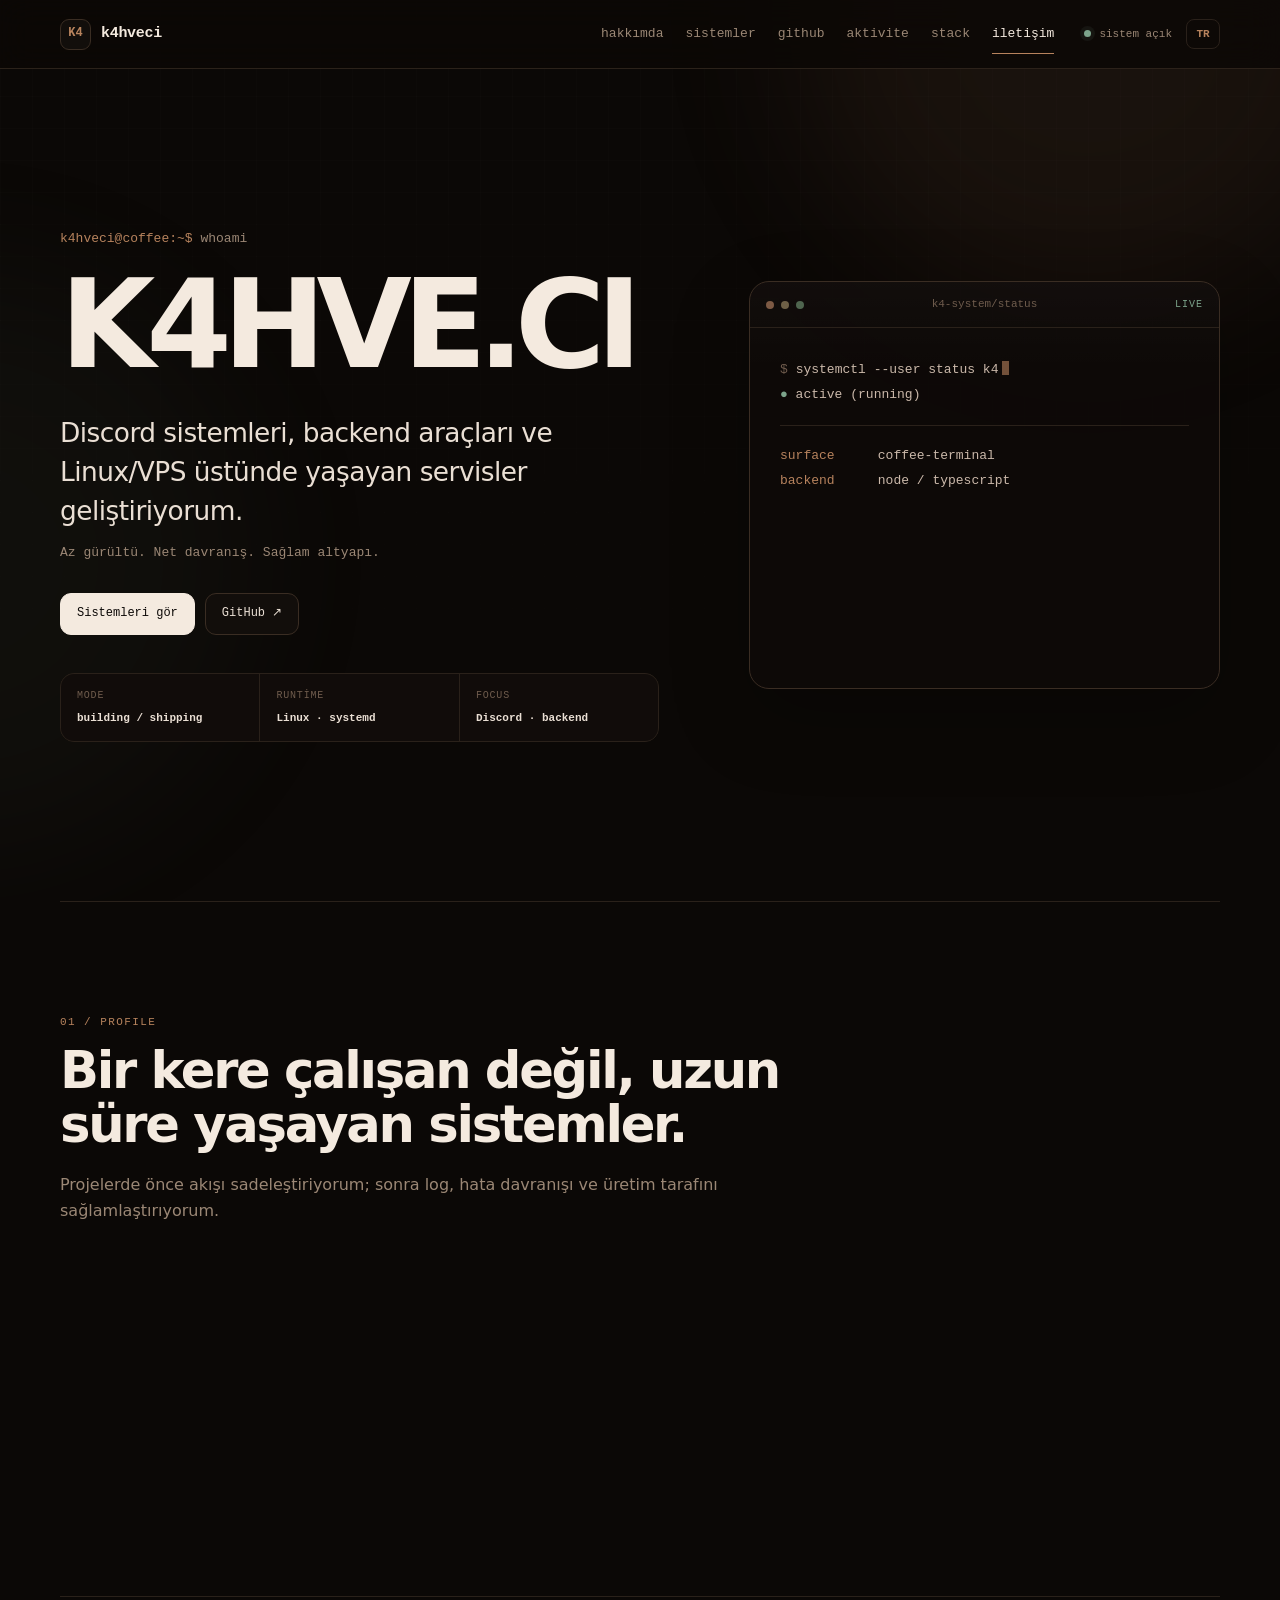
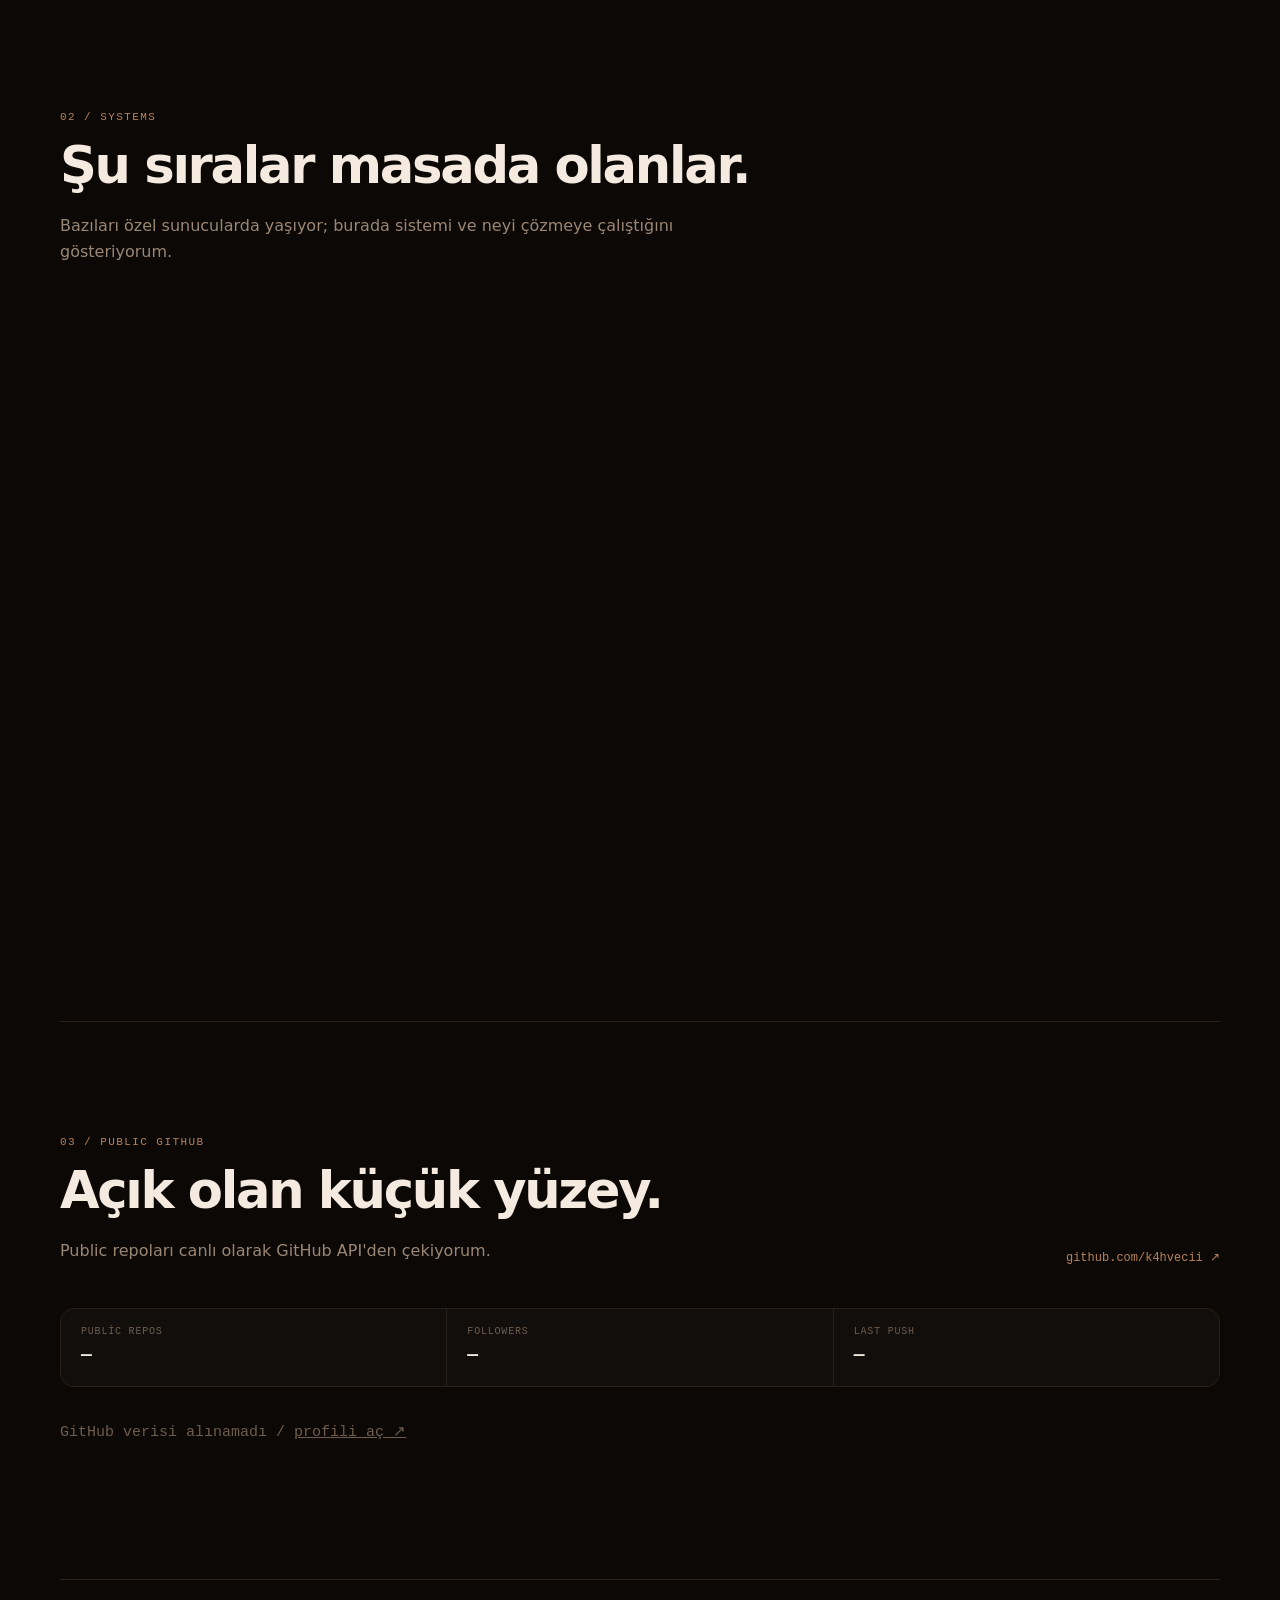
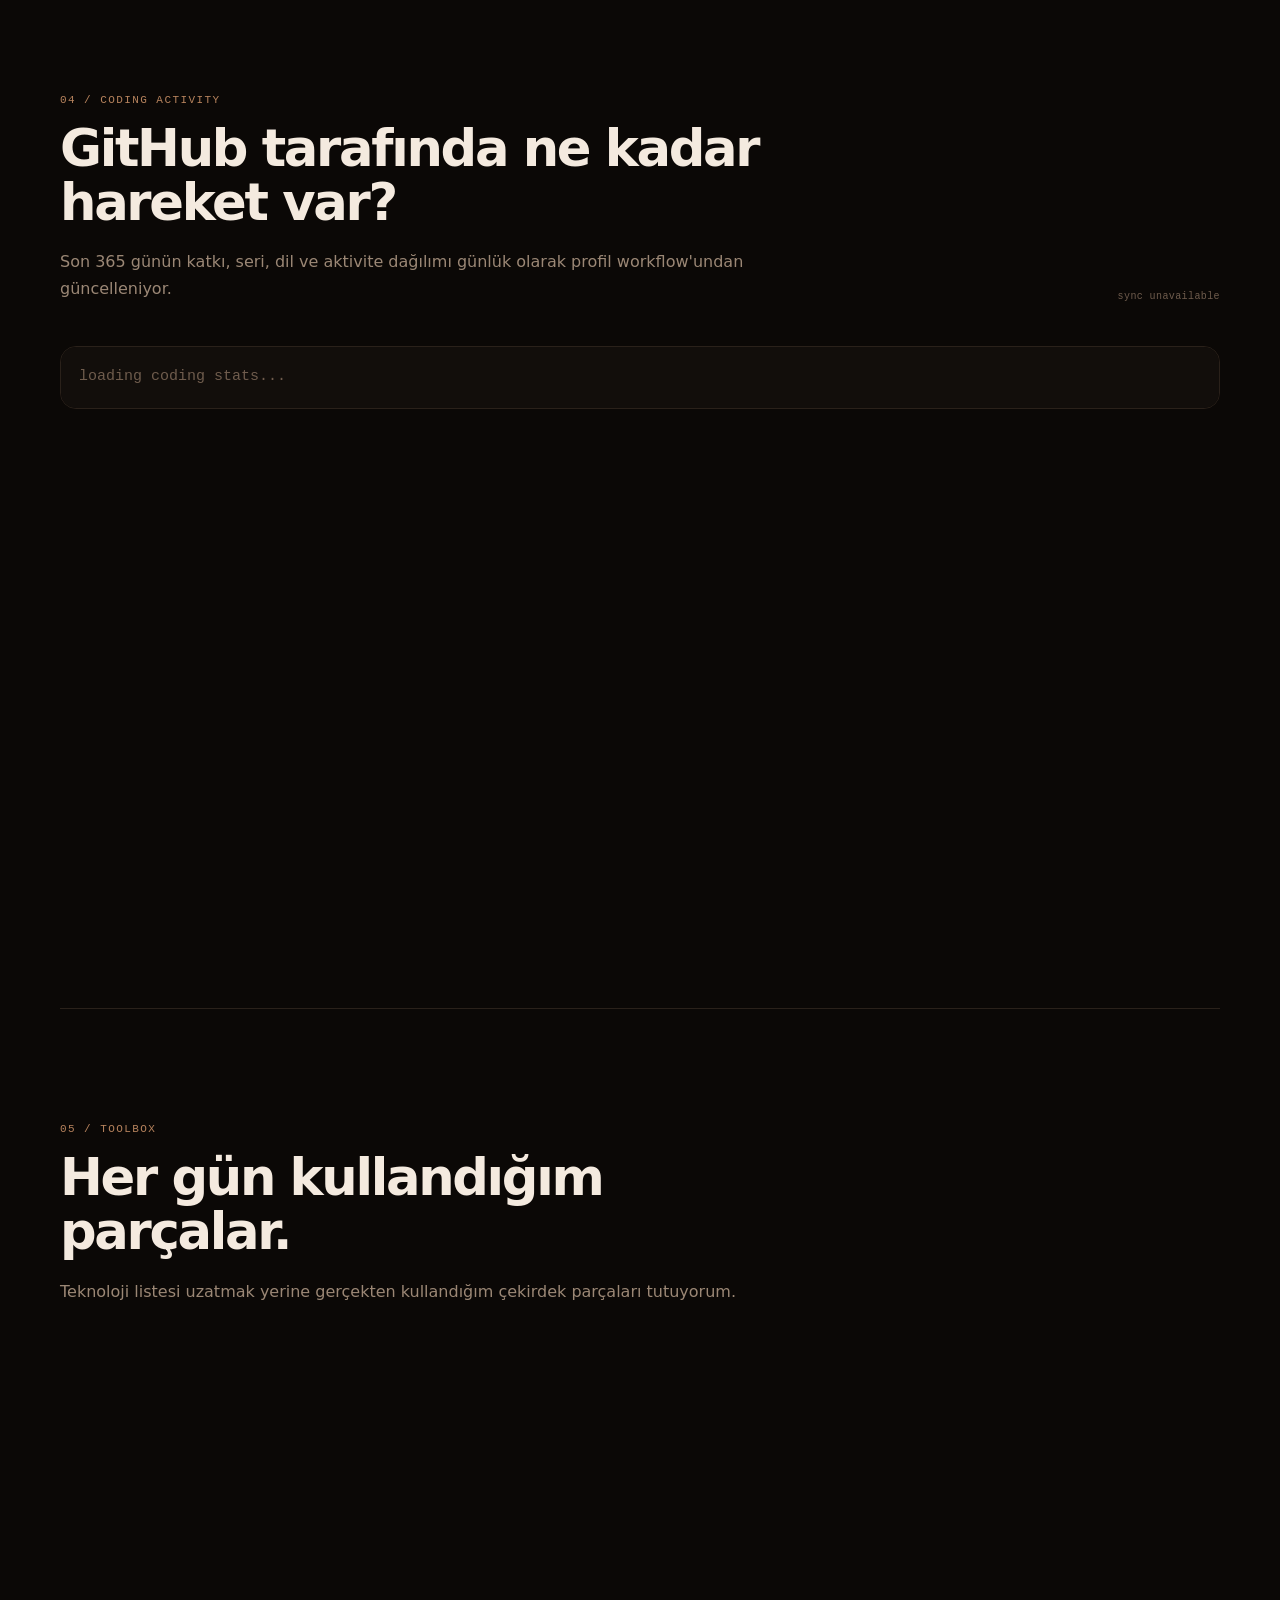
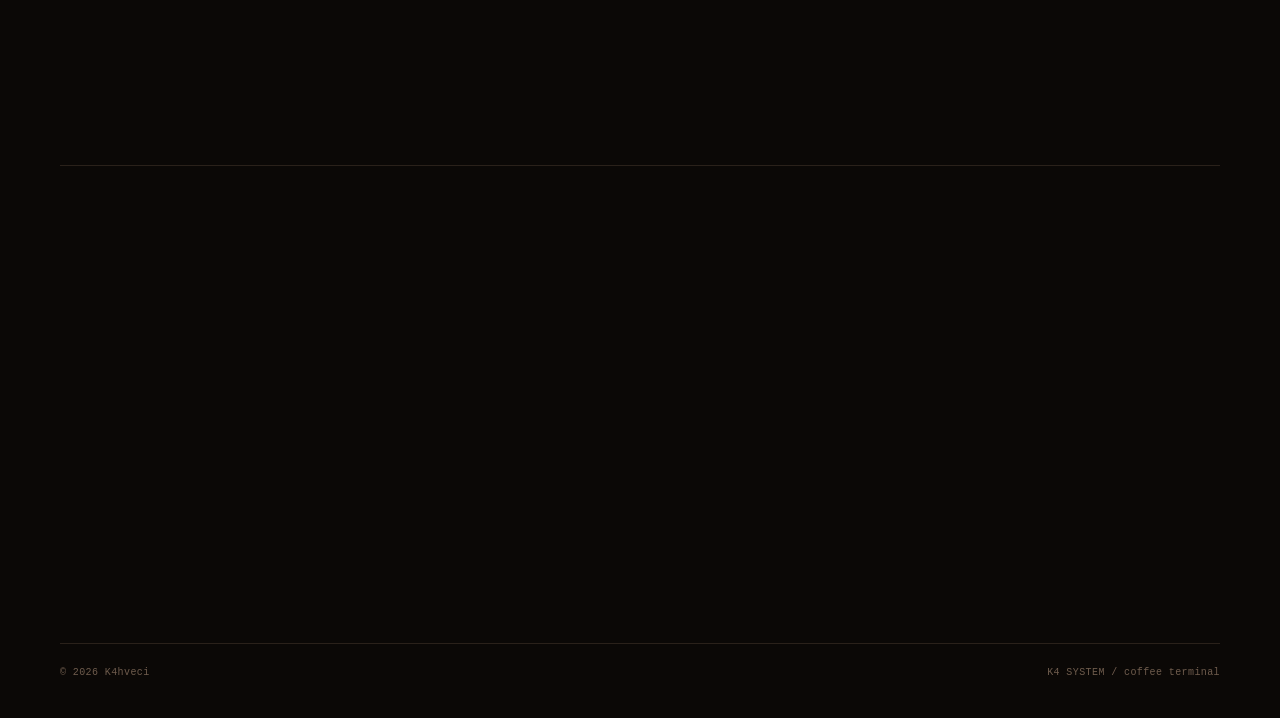
==== index.html @ 1c827a09 "animate K4 System with motion pack v1" ====
<!doctype html>
<html lang="tr">
<head>
  <meta charset="UTF-8" />
  <meta name="viewport" content="width=device-width, initial-scale=1.0" />
  <meta name="theme-color" content="#0b0806" />
  <meta name="color-scheme" content="dark" />
  <meta name="description" content="K4hveci — Discord sistemleri, backend araçları ve Linux/VPS altyapısı." />
  <meta name="author" content="Kıvanç Aydoğdu" />
  <meta name="robots" content="index,follow" />
  <link rel="canonical" href="https://k4hveci.info/" />

  <meta property="og:title" content="K4hveci — coffee terminal" />
  <meta property="og:description" content="Discord systems / backend / Linux. Quiet interfaces, reliable systems." />
  <meta property="og:type" content="website" />
  <meta property="og:url" content="https://k4hveci.info/" />
  <meta property="og:image" content="https://raw.githubusercontent.com/k4hvecii/k4hvecii.github.io/main/assets/images/og-k4-terminal-31.png?rev=20261001a" />
  <meta property="og:image:secure_url" content="https://raw.githubusercontent.com/k4hvecii/k4hvecii.github.io/main/assets/images/og-k4-terminal-31.png?rev=20261001a" />
  <meta property="og:image:type" content="image/png" />
  <meta property="og:image:width" content="1200" />
  <meta property="og:image:height" content="630" />
  <meta property="og:site_name" content="K4hveci" />
  <meta property="og:locale" content="tr_TR" />
  <meta property="og:image:alt" content="K4hveci Coffee Terminal" />

  <meta name="twitter:card" content="summary_large_image" />
  <meta name="twitter:title" content="K4hveci — coffee terminal" />
  <meta name="twitter:description" content="Discord systems / backend / Linux. Quiet interfaces, reliable systems." />
  <meta name="twitter:image" content="https://raw.githubusercontent.com/k4hvecii/k4hvecii.github.io/main/assets/images/og-k4-terminal-31.png?rev=20261001a" />

  <link rel="icon" href="./assets/icons/favicon.svg" type="image/svg+xml" />
  <link rel="apple-touch-icon" href="./assets/icons/apple-touch-icon.png" />
  <link rel="manifest" href="./site.webmanifest" />
  <link rel="stylesheet" href="./assets/css/main.css?v=5.1.0" />
  <title>K4hveci — coffee terminal</title>

  <script type="application/ld+json">
  {
    "@context": "https://schema.org",
    "@type": "Person",
    "name": "K4hveci",
    "url": "https://k4hveci.info/",
    "email": "mailto:contact@k4hveci.info",
    "sameAs": ["https://github.com/k4hvecii"],
    "knowsAbout": ["Node.js", "TypeScript", "Discord.js", "MongoDB", "Linux", "systemd", "Nginx"]
  }
  </script>
</head>

<body>
  <a class="skip" href="#content">İçeriğe geç</a>
  <div class="ambient" aria-hidden="true"></div>

  <header class="topbar">
    <div class="shell topbar__inner">
      <a class="brand" href="#top" aria-label="K4hveci ana sayfa">
        <span class="brand__mark">K4</span>
        <span class="brand__name">k4hveci</span>
      </a>

      <nav class="nav" aria-label="Ana navigasyon">
        <a href="#about" data-tr="hakkımda" data-en="about">hakkımda</a>
        <a href="#systems" data-tr="sistemler" data-en="systems">sistemler</a>
        <a href="#github">github</a>
        <a href="#activity" data-tr="aktivite" data-en="activity">aktivite</a>
        <a href="#stack">stack</a>
        <a href="#contact" data-tr="iletişim" data-en="contact">iletişim</a>
      </nav>

      <div class="topbar__actions">
        <span class="top-status"><i aria-hidden="true"></i><span data-tr="sistem açık" data-en="systems online">sistem açık</span></span>
        <button class="lang" id="lang-toggle" type="button" aria-label="Dili değiştir">TR</button>
      </div>
    </div>
  </header>

  <main id="content">
    <section class="hero shell" id="top">
      <div class="hero__copy" data-hero-reveal>
        <p class="eyebrow"><span>k4hveci@coffee:~$</span> whoami</p>
        <h1>K4HVE.CI</h1>
        <p class="hero__lead"
          data-tr="Discord sistemleri, backend araçları ve Linux/VPS üstünde yaşayan servisler geliştiriyorum."
          data-en="I build Discord systems, backend tooling and services that live on Linux/VPS infrastructure.">
          Discord sistemleri, backend araçları ve Linux/VPS üstünde yaşayan servisler geliştiriyorum.
        </p>
        <p class="hero__sub"
          data-tr="Az gürültü. Net davranış. Sağlam altyapı."
          data-en="Less noise. Clear behavior. Reliable infrastructure.">
          Az gürültü. Net davranış. Sağlam altyapı.
        </p>

        <div class="hero__actions">
          <a class="button button--solid" href="#systems" data-tr="Sistemleri gör" data-en="View systems">Sistemleri gör</a>
          <a class="button" href="https://github.com/k4hvecii" target="_blank" rel="noopener noreferrer">GitHub ↗</a>
        </div>

        <div class="hero__meta" aria-label="K4 system status">
          <div><span>mode</span><strong>building / shipping</strong></div>
          <div><span>runtime</span><strong>Linux · systemd</strong></div>
          <div><span>focus</span><strong>Discord · backend</strong></div>
        </div>
      </div>

      <div class="terminal" data-terminal-reveal aria-label="Terminal durum paneli">
        <div class="terminal__bar">
          <div class="terminal__dots" aria-hidden="true"><i></i><i></i><i></i></div>
          <span>k4-system/status</span>
          <span class="terminal__live">LIVE</span>
        </div>
        <div class="terminal__body">
          <p><span class="t-dim">$</span> systemctl --user status k4</p>
          <p><span class="t-green">●</span> active (running)</p>
          <div class="terminal__rule"></div>
          <p><span class="t-key">surface</span> coffee-terminal</p>
          <p><span class="t-key">backend</span> node / typescript</p>
          <p><span class="t-key">data</span> mongodb</p>
          <p><span class="t-key">ops</span> linux / systemd / nginx</p>
          <div class="terminal__rule"></div>
          <p class="terminal__note">quiet interfaces, reliable systems.<span class="cursor" aria-hidden="true"></span></p>
        </div>
      </div>
    </section>

    <section class="section shell" id="about">
      <div class="section__head" data-reveal>
        <p class="section__index">01 / PROFILE</p>
        <h2 data-tr="Bir kere çalışan değil, uzun süre yaşayan sistemler." data-en="Not just working once — built to keep working.">Bir kere çalışan değil, uzun süre yaşayan sistemler.</h2>
        <p data-tr="Projelerde önce akışı sadeleştiriyorum; sonra log, hata davranışı ve üretim tarafını sağlamlaştırıyorum."
           data-en="I simplify the flow first, then harden logs, failure behavior and the production path.">
           Projelerde önce akışı sadeleştiriyorum; sonra log, hata davranışı ve üretim tarafını sağlamlaştırıyorum.
        </p>
      </div>

      <div class="principles" data-reveal>
        <article>
          <span class="principle__no">01</span>
          <h3 data-tr="Daha az hareketli parça" data-en="Fewer moving parts">Daha az hareketli parça</h3>
          <p data-tr="Gereksiz servis, dosya ve ekran yerine anlaşılır bir ana akış."
             data-en="A clear core flow instead of unnecessary services, files and screens.">
             Gereksiz servis, dosya ve ekran yerine anlaşılır bir ana akış.
          </p>
        </article>
        <article>
          <span class="principle__no">02</span>
          <h3 data-tr="Sessiz ama yararlı loglar" data-en="Quiet, useful logs">Sessiz ama yararlı loglar</h3>
          <p data-tr="Normalde sakin, hata olduğunda ne olduğunu gerçekten anlatan çıktı."
             data-en="Calm in normal operation, genuinely useful when something fails.">
             Normalde sakin, hata olduğunda ne olduğunu gerçekten anlatan çıktı.
          </p>
        </article>
        <article>
          <span class="principle__no">03</span>
          <h3 data-tr="Arayüz sistemin önüne geçmez" data-en="Interface stays out of the system's way">Arayüz sistemin önüne geçmez</h3>
          <p data-tr="Gösterişli olmaktan önce hızlı, okunur ve ilk kez kullanan biri için anlaşılır."
             data-en="Fast, readable and understandable before it tries to be flashy.">
             Gösterişli olmaktan önce hızlı, okunur ve ilk kez kullanan biri için anlaşılır.
          </p>
        </article>
      </div>
    </section>

    <section class="section shell" id="systems">
      <div class="section__head" data-reveal>
        <p class="section__index">02 / SYSTEMS</p>
        <h2 data-tr="Şu sıralar masada olanlar." data-en="What is currently on the desk.">Şu sıralar masada olanlar.</h2>
        <p data-tr="Bazıları özel sunucularda yaşıyor; burada sistemi ve neyi çözmeye çalıştığını gösteriyorum."
           data-en="Some live in private environments; here I show the system and the problem it is built to solve.">
           Bazıları özel sunucularda yaşıyor; burada sistemi ve neyi çözmeye çalıştığını gösteriyorum.
        </p>
      </div>

      <div class="system-grid" id="system-grid">
        <article class="system-card" data-reveal>
          <div class="system-card__top">
            <span class="system-card__id">FLASK / 01</span>
            <span class="status-pill">development</span>
          </div>
          <h3>Flask</h3>
          <p data-tr="Genel amaçlı Discord sistemi: yönetim, topluluk araçları, istatistikler ve native voice müzik altyapısı."
             data-en="General-purpose Discord system: management, community tools, stats and native voice music infrastructure.">
             Genel amaçlı Discord sistemi: yönetim, topluluk araçları, istatistikler ve native voice müzik altyapısı.
          </p>
          <div class="system-card__tags"><span>TypeScript</span><span>discord.js</span><span>MongoDB</span><span>Voice</span></div>
        </article>

        <article class="system-card" data-reveal>
          <div class="system-card__top">
            <span class="system-card__id">YHMOD / 02</span>
            <span class="status-pill">active</span>
          </div>
          <h3>YHMod</h3>
          <p data-tr="Yazılım Hub için moderasyon, güvenlik, loglama ve yönetim akışını tek merkezde tutan sistem."
             data-en="A moderation system for Yazılım Hub that keeps security, logging and management in one place.">
             Yazılım Hub için moderasyon, güvenlik, loglama ve yönetim akışını tek merkezde tutan sistem.
          </p>
          <div class="system-card__tags"><span>TypeScript</span><span>Moderation</span><span>MongoDB</span><span>Linux</span></div>
        </article>

        <article class="system-card" data-reveal>
          <div class="system-card__top">
            <span class="system-card__id">YH-TICKET / 03</span>
            <span class="status-pill">building</span>
          </div>
          <h3>YH Ticket</h3>
          <p data-tr="Kuyruk, claim, private thread, transcript ve kategori bazlı ayarlarla panel odaklı destek sistemi."
             data-en="Panel-first support system with queueing, claim flow, private threads, transcripts and category settings.">
             Kuyruk, claim, private thread, transcript ve kategori bazlı ayarlarla panel odaklı destek sistemi.
          </p>
          <div class="system-card__tags"><span>Threads</span><span>Components</span><span>MongoDB</span><span>HTML transcript</span></div>
        </article>

        <article class="system-card" data-reveal>
          <div class="system-card__top">
            <span class="system-card__id">CONTROL / 04</span>
            <span class="status-pill">private</span>
          </div>
          <h3>VPS Control</h3>
          <p data-tr="Servisler, sağlık, veritabanı ve operasyon akışları için kişisel Linux yönetim paneli."
             data-en="A private Linux control panel for services, health, databases and operational workflows.">
             Servisler, sağlık, veritabanı ve operasyon akışları için kişisel Linux yönetim paneli.
          </p>
          <div class="system-card__tags"><span>Node.js</span><span>Nginx</span><span>systemd</span><span>Operations</span></div>
        </article>
      </div>
    </section>

    <section class="section shell" id="github">
      <div class="section__head section__head--split" data-reveal>
        <div>
          <p class="section__index">03 / PUBLIC GITHUB</p>
          <h2 data-tr="Açık olan küçük yüzey." data-en="The small public surface.">Açık olan küçük yüzey.</h2>
          <p data-tr="Public repoları canlı olarak GitHub API'den çekiyorum."
             data-en="Public repositories are pulled live from the GitHub API.">
             Public repoları canlı olarak GitHub API'den çekiyorum.
          </p>
        </div>
        <a class="text-link" href="https://github.com/k4hvecii" target="_blank" rel="noopener noreferrer">github.com/k4hvecii ↗</a>
      </div>

      <div class="github-stats" id="github-stats" data-reveal aria-live="polite">
        <div><span>public repos</span><strong id="stat-repos">—</strong></div>
        <div><span>followers</span><strong id="stat-followers">—</strong></div>
        <div><span>last push</span><strong id="stat-push">—</strong></div>
      </div>

      <div class="repo-grid" id="repo-list" aria-live="polite">
        <div class="repo-loading">fetching github...</div>
      </div>
    </section>

    <section class="section shell" id="activity">
      <div class="section__head section__head--split" data-reveal>
        <div>
          <p class="section__index">04 / CODING ACTIVITY</p>
          <h2 data-tr="GitHub tarafında ne kadar hareket var?" data-en="What is moving on GitHub?">GitHub tarafında ne kadar hareket var?</h2>
          <p data-tr="Son 365 günün katkı, seri, dil ve aktivite dağılımı günlük olarak profil workflow'undan güncelleniyor."
             data-en="Contribution, streak, language and activity data for the last 365 days is refreshed daily by the profile workflow.">
             Son 365 günün katkı, seri, dil ve aktivite dağılımı günlük olarak profil workflow'undan güncelleniyor.
          </p>
        </div>
        <span class="activity-updated" id="activity-updated">syncing...</span>
      </div>

      <div class="activity-stat-grid" id="activity-stat-grid" data-reveal aria-live="polite">
        <div class="activity-loading">loading coding stats...</div>
      </div>

      <div class="activity-layout" data-reveal>
        <div class="activity-panel activity-panel--wide">
          <div class="activity-panel__head">
            <div>
              <span class="activity-kicker">CONTRIBUTION MAP</span>
              <strong data-tr="Son 365 gün" data-en="Last 365 days">Son 365 gün</strong>
            </div>
            <div class="heatmap-legend" aria-hidden="true"><span>less</span><i data-level="0"></i><i data-level="1"></i><i data-level="2"></i><i data-level="3"></i><i data-level="4"></i><span>more</span></div>
          </div>
          <div class="heatmap-scroll"><div class="heatmap" id="activity-heatmap"></div></div>
        </div>

        <div class="activity-panel">
          <div class="activity-panel__head">
            <div>
              <span class="activity-kicker">VELOCITY</span>
              <strong data-tr="Son 28 gün" data-en="Last 28 days">Son 28 gün</strong>
            </div>
          </div>
          <div class="velocity" id="activity-velocity">—</div>
          <div class="activity-mini" id="activity-mini"></div>
        </div>
      </div>

      <div class="activity-layout activity-layout--equal" data-reveal>
        <div class="activity-panel">
          <div class="activity-panel__head">
            <div>
              <span class="activity-kicker">LANGUAGES</span>
              <strong data-tr="Public repolarda" data-en="Across public repos">Public repolarda</strong>
            </div>
          </div>
          <div class="language-bars" id="activity-languages"></div>
        </div>

        <div class="activity-panel">
          <div class="activity-panel__head">
            <div>
              <span class="activity-kicker">WEEKDAY ACTIVITY</span>
              <strong data-tr="En aktif gün" data-en="Most active day">En aktif gün</strong>
            </div>
          </div>
          <div class="weekday-chart" id="activity-weekdays"></div>
        </div>
      </div>
    </section>

    <section class="section shell" id="stack">
      <div class="section__head" data-reveal>
        <p class="section__index">05 / TOOLBOX</p>
        <h2 data-tr="Her gün kullandığım parçalar." data-en="The pieces I use every day.">Her gün kullandığım parçalar.</h2>
        <p data-tr="Teknoloji listesi uzatmak yerine gerçekten kullandığım çekirdek parçaları tutuyorum."
           data-en="Instead of a long technology wall, I keep the core pieces I actually use.">
           Teknoloji listesi uzatmak yerine gerçekten kullandığım çekirdek parçaları tutuyorum.
        </p>
      </div>

      <div class="stack-board" id="stack-board" data-reveal>
        <div class="stack-line"><span>runtime</span><div><b>Node.js</b><b>TypeScript</b><b>JavaScript</b></div></div>
        <div class="stack-line"><span>discord</span><div><b>discord.js</b><b>@discordjs/voice</b><b>Components</b></div></div>
        <div class="stack-line"><span>data</span><div><b>MongoDB</b><b>SQLite</b><b>JSON stores</b></div></div>
        <div class="stack-line"><span>ops</span><div><b>Linux</b><b>systemd</b><b>Nginx</b><b>FFmpeg</b></div></div>
        <div class="stack-line"><span>workflow</span><div><b>Git</b><b>GitHub Actions</b><b>Bash</b><b>VS Code</b></div></div>
      </div>
    </section>

    <section class="section shell contact" id="contact">
      <div class="contact__panel" data-reveal>
        <div>
          <p class="section__index">06 / CONTACT</p>
          <h2 data-tr="Bir şey inşa ediyorsan konuşabiliriz." data-en="If you're building something, we can talk.">Bir şey inşa ediyorsan konuşabiliriz.</h2>
          <p data-tr="Proje, sistem tasarımı, Discord, Linux veya sadece teknik bir fikir."
             data-en="Projects, system design, Discord, Linux or just a technical idea.">
             Proje, sistem tasarımı, Discord, Linux veya sadece teknik bir fikir.
          </p>
        </div>
        <div class="contact__actions">
          <a class="button button--solid" href="mailto:contact@k4hveci.info">contact@k4hveci.info</a>
          <a class="button" href="https://github.com/k4hvecii" target="_blank" rel="noopener noreferrer">GitHub ↗</a>
        </div>
      </div>
    </section>
  </main>

  <footer class="footer shell">
    <span>© <span id="year"></span> K4hveci</span>
    <span>K4 SYSTEM / coffee terminal</span>
  </footer>

  <script type="module" src="./assets/js/main.js?v=5.1.0"></script>
</body>
</html>
---- assets/css/main.css ----
:root {
  --bg: #0b0806;
  --bg-soft: #100c09;
  --panel: #120e0b;
  --panel-2: #17110d;
  --text: #eadfd4;
  --cream: #f4eadf;
  --muted: #9b8775;
  --dim: #6f5c4d;
  --line: #2a211a;
  --line-strong: #3a2d23;
  --coffee: #b7835d;
  --coffee-soft: #7d5b43;
  --green: #7ca48b;
  --green-bg: rgba(124,164,139,.08);
  --shadow: 0 28px 80px rgba(0,0,0,.24);
  --mono: ui-monospace, SFMono-Regular, Menlo, Monaco, Consolas, "Liberation Mono", "Courier New", monospace;
  --sans: Inter, ui-sans-serif, system-ui, -apple-system, BlinkMacSystemFont, "Segoe UI", sans-serif;
}

* { box-sizing: border-box; }
html { scroll-behavior: smooth; scroll-padding-top: 78px; }
body {
  margin: 0;
  min-width: 320px;
  background: var(--bg);
  color: var(--text);
  font-family: var(--sans);
  font-size: 15px;
  line-height: 1.65;
  -webkit-font-smoothing: antialiased;
  text-rendering: optimizeLegibility;
}

body::before {
  content: "";
  position: fixed;
  inset: 0;
  z-index: -3;
  pointer-events: none;
  background-image:
    linear-gradient(rgba(255,255,255,.012) 1px, transparent 1px),
    linear-gradient(90deg, rgba(255,255,255,.01) 1px, transparent 1px);
  background-size: 32px 32px;
  mask-image: linear-gradient(to bottom, #000 0%, rgba(0,0,0,.75) 36%, transparent 86%);
}

.ambient {
  position: fixed;
  inset: 0;
  z-index: -2;
  pointer-events: none;
  overflow: hidden;
}
.ambient::before,
.ambient::after {
  content: "";
  position: absolute;
  width: 46vw;
  height: 46vw;
  min-width: 420px;
  min-height: 420px;
  border-radius: 50%;
  filter: blur(80px);
  opacity: .1;
}
.ambient::before { top: -22vw; right: -8vw; background: #9c6c4d; }
.ambient::after { bottom: 5vh; left: -26vw; background: #6d8c78; opacity: .055; }

::selection { background: var(--coffee); color: var(--bg); }
a { color: inherit; }
button, a { -webkit-tap-highlight-color: transparent; }

.shell { width: min(1160px, calc(100% - 48px)); margin-inline: auto; }
.skip {
  position: fixed;
  top: -80px;
  left: 18px;
  z-index: 100;
  padding: 9px 12px;
  border-radius: 8px;
  background: var(--cream);
  color: var(--bg);
  text-decoration: none;
  font-family: var(--mono);
}
.skip:focus { top: 18px; }

.topbar {
  position: sticky;
  top: 0;
  z-index: 40;
  border-bottom: 1px solid rgba(58,45,35,.72);
  background: rgba(11,8,6,.82);
  backdrop-filter: blur(16px) saturate(110%);
}
.topbar__inner {
  min-height: 68px;
  display: flex;
  align-items: center;
  gap: 30px;
}
.brand {
  display: inline-flex;
  align-items: center;
  gap: 10px;
  text-decoration: none;
  white-space: nowrap;
}
.brand__mark {
  display: grid;
  place-items: center;
  width: 31px;
  height: 31px;
  border: 1px solid var(--line-strong);
  border-radius: 9px;
  background: var(--panel);
  color: var(--coffee);
  font-family: var(--mono);
  font-size: 12px;
  font-weight: 700;
}
.brand__name {
  color: var(--cream);
  font-family: var(--mono);
  font-weight: 650;
  letter-spacing: -.02em;
}
.nav {
  display: flex;
  gap: 22px;
  margin-left: auto;
  font-family: var(--mono);
  font-size: 13px;
}
.nav a {
  position: relative;
  color: var(--muted);
  text-decoration: none;
  transition: color .18s ease;
}
.nav a:hover,
.nav a.is-active { color: var(--cream); }
.nav a.is-active::after {
  content: "";
  position: absolute;
  left: 0;
  right: 0;
  bottom: -9px;
  height: 1px;
  background: var(--coffee);
}
.topbar__actions { display: flex; align-items: center; gap: 14px; }
.top-status {
  display: inline-flex;
  align-items: center;
  gap: 8px;
  color: var(--muted);
  font-family: var(--mono);
  font-size: 11px;
  white-space: nowrap;
}
.top-status i {
  width: 7px;
  height: 7px;
  border-radius: 50%;
  background: var(--green);
  box-shadow: 0 0 0 4px rgba(124,164,139,.08);
}
.lang {
  min-width: 34px;
  height: 30px;
  border: 1px solid var(--line);
  border-radius: 8px;
  background: transparent;
  color: var(--coffee);
  cursor: pointer;
  font: 700 11px/1 var(--mono);
}

.hero {
  min-height: calc(100svh - 68px);
  display: grid;
  grid-template-columns: minmax(0, 1.12fr) minmax(360px, .88fr);
  align-items: center;
  gap: clamp(48px, 7vw, 96px);
  padding-block: clamp(74px, 10vw, 128px);
}
.eyebrow {
  margin: 0 0 24px;
  color: var(--muted);
  font-family: var(--mono);
  font-size: 13px;
}
.eyebrow span { color: var(--coffee); }
h1, h2, h3, p { overflow-wrap: anywhere; }
h1 {
  margin: 0;
  color: var(--cream);
  font-size: clamp(4rem, 10vw, 7.7rem);
  font-weight: 820;
  line-height: .82;
  letter-spacing: -.075em;
}
.hero__lead {
  max-width: 760px;
  margin: 38px 0 0;
  color: var(--text);
  font-size: clamp(1.2rem, 2.1vw, 1.65rem);
  line-height: 1.48;
  letter-spacing: -.02em;
}
.hero__sub {
  margin: 12px 0 0;
  color: var(--muted);
  font-family: var(--mono);
  font-size: 13px;
}
.hero__actions,
.contact__actions {
  display: flex;
  flex-wrap: wrap;
  gap: 10px;
  margin-top: 30px;
}
.button {
  display: inline-flex;
  min-height: 42px;
  align-items: center;
  justify-content: center;
  padding: 0 16px;
  border: 1px solid var(--line-strong);
  border-radius: 11px;
  background: var(--panel);
  color: var(--text);
  text-decoration: none;
  font-family: var(--mono);
  font-size: 12px;
  transition: transform .18s ease, border-color .18s ease, background .18s ease;
}
.button:hover {
  transform: translateY(-2px);
  border-color: var(--coffee-soft);
  background: var(--panel-2);
}
.button--solid {
  background: var(--cream);
  border-color: var(--cream);
  color: var(--bg);
}
.button--solid:hover {
  background: #fff7ef;
  border-color: #fff7ef;
}
.hero__meta {
  display: grid;
  grid-template-columns: repeat(3, minmax(0,1fr));
  gap: 1px;
  margin-top: 38px;
  overflow: hidden;
  border: 1px solid var(--line);
  border-radius: 14px;
  background: var(--line);
}
.hero__meta > div {
  min-width: 0;
  padding: 14px 16px;
  background: rgba(15,11,8,.9);
}
.hero__meta span {
  display: block;
  margin-bottom: 4px;
  color: var(--dim);
  font-family: var(--mono);
  font-size: 10px;
  text-transform: uppercase;
  letter-spacing: .08em;
}
.hero__meta strong {
  display: block;
  color: var(--text);
  font-family: var(--mono);
  font-size: 11px;
  font-weight: 550;
}

.terminal {
  overflow: hidden;
  border: 1px solid var(--line-strong);
  border-radius: 20px;
  background:
    linear-gradient(180deg, rgba(255,255,255,.018), transparent 22%),
    rgba(14,10,8,.88);
  box-shadow: var(--shadow);
}
.terminal__bar {
  min-height: 46px;
  display: grid;
  grid-template-columns: 1fr auto 1fr;
  align-items: center;
  padding: 0 16px;
  border-bottom: 1px solid var(--line);
  color: var(--dim);
  font: 11px/1 var(--mono);
}
.terminal__dots { display: flex; gap: 7px; }
.terminal__dots i {
  width: 8px;
  height: 8px;
  border-radius: 50%;
  background: #49372b;
}
.terminal__dots i:first-child { background: #7d5a44; }
.terminal__dots i:nth-child(2) { background: #6e6047; }
.terminal__dots i:last-child { background: #4f654f; }
.terminal__live {
  justify-self: end;
  color: var(--green);
  font-size: 10px;
  letter-spacing: .1em;
}
.terminal__body {
  min-height: 360px;
  padding: 30px;
  color: #cbb9aa;
  font: 13px/1.9 var(--mono);
}
.terminal__body p { margin: 0; }
.terminal__rule { height: 1px; margin: 18px 0; background: var(--line); }
.t-dim { color: var(--dim); }
.t-green { color: var(--green); }
.t-key { display: inline-block; min-width: 90px; color: var(--coffee); }
.terminal__note { color: var(--muted); }
.cursor {
  display: inline-block;
  width: 7px;
  height: 14px;
  margin-left: 6px;
  vertical-align: -2px;
  background: var(--coffee);
  animation: blink 1.1s step-end infinite;
}
@keyframes blink { 50% { opacity: 0; } }

.section {
  padding-block: clamp(78px, 9vw, 118px);
  border-top: 1px solid var(--line);
  scroll-margin-top: 76px;
}
.section__head {
  max-width: 780px;
  margin-bottom: 44px;
}
.section__head--split {
  max-width: none;
  display: flex;
  align-items: end;
  justify-content: space-between;
  gap: 34px;
}
.section__head--split > div { max-width: 780px; }
.section__index {
  margin: 0 0 16px;
  color: var(--coffee);
  font: 11px/1 var(--mono);
  letter-spacing: .13em;
}
.section__head h2,
.contact__panel h2 {
  margin: 0;
  color: var(--cream);
  font-size: clamp(2rem, 4vw, 3.55rem);
  line-height: 1.05;
  letter-spacing: -.045em;
}
.section__head > p:last-child,
.section__head > div > p:last-child,
.contact__panel p {
  max-width: 720px;
  margin: 20px 0 0;
  color: var(--muted);
  font-size: 1rem;
}
.text-link {
  flex: 0 0 auto;
  color: var(--coffee);
  text-decoration: none;
  font: 12px/1 var(--mono);
}
.text-link:hover { color: var(--cream); }

.principles {
  display: grid;
  grid-template-columns: repeat(3, 1fr);
  gap: 1px;
  overflow: hidden;
  border: 1px solid var(--line);
  border-radius: 18px;
  background: var(--line);
}
.principles article {
  min-height: 210px;
  padding: 26px;
  background: var(--panel);
}
.principle__no {
  color: var(--dim);
  font: 11px/1 var(--mono);
}
.principles h3 {
  margin: 34px 0 10px;
  color: var(--cream);
  font-size: 1rem;
}
.principles p {
  margin: 0;
  color: var(--muted);
  font-size: .92rem;
}

.system-grid,
.repo-grid {
  display: grid;
  grid-template-columns: repeat(2, minmax(0,1fr));
  gap: 16px;
}
.system-card,
.repo-card {
  position: relative;
  min-width: 0;
  overflow: hidden;
  border: 1px solid var(--line);
  border-radius: 18px;
  background: linear-gradient(180deg, rgba(255,255,255,.012), transparent 36%), var(--panel);
  transition: border-color .2s ease, transform .2s ease, background .2s ease;
}
.system-card:hover,
.repo-card:hover {
  transform: translateY(-3px);
  border-color: var(--line-strong);
  background-color: var(--panel-2);
}
.system-card { min-height: 290px; padding: 26px; }
.system-card::after,
.repo-card::after {
  content: "";
  position: absolute;
  inset: auto 0 0;
  height: 1px;
  background: linear-gradient(90deg, transparent, rgba(183,131,93,.5), transparent);
  opacity: 0;
  transition: opacity .2s ease;
}
.system-card:hover::after,
.repo-card:hover::after { opacity: 1; }
.system-card__top {
  display: flex;
  align-items: center;
  justify-content: space-between;
  gap: 18px;
}
.system-card__id {
  color: var(--dim);
  font: 10px/1 var(--mono);
  letter-spacing: .08em;
}
.status-pill {
  padding: 5px 8px;
  border: 1px solid rgba(124,164,139,.18);
  border-radius: 999px;
  background: var(--green-bg);
  color: var(--green);
  font: 10px/1 var(--mono);
}
.system-card h3 {
  margin: 42px 0 12px;
  color: var(--cream);
  font-size: 1.45rem;
  letter-spacing: -.025em;
}
.system-card p {
  min-height: 76px;
  margin: 0;
  color: var(--muted);
  font-size: .94rem;
}
.system-card__tags,
.repo-card__meta {
  display: flex;
  flex-wrap: wrap;
  gap: 7px;
  margin-top: 22px;
}
.system-card__tags span,
.repo-card__meta span {
  padding: 5px 8px;
  border: 1px solid var(--line);
  border-radius: 7px;
  color: var(--dim);
  font: 10px/1 var(--mono);
}

.github-stats {
  display: grid;
  grid-template-columns: repeat(3, 1fr);
  gap: 1px;
  margin-bottom: 16px;
  overflow: hidden;
  border: 1px solid var(--line);
  border-radius: 14px;
  background: var(--line);
}
.github-stats > div {
  padding: 18px 20px;
  background: var(--panel);
}
.github-stats span {
  display: block;
  margin-bottom: 6px;
  color: var(--dim);
  font: 10px/1 var(--mono);
  text-transform: uppercase;
  letter-spacing: .08em;
}
.github-stats strong {
  color: var(--cream);
  font: 600 18px/1.2 var(--mono);
}

.repo-card {
  min-height: 205px;
  padding: 24px;
  text-decoration: none;
}
.repo-card__top {
  display: flex;
  align-items: start;
  justify-content: space-between;
  gap: 18px;
}
.repo-card__name {
  color: var(--cream);
  font: 650 16px/1.25 var(--mono);
}
.repo-card__arrow {
  color: var(--dim);
  transition: color .18s ease, transform .18s ease;
}
.repo-card:hover .repo-card__arrow { color: var(--coffee); transform: translate(2px,-2px); }
.repo-card__desc {
  margin: 17px 0 0;
  color: var(--muted);
  font-size: .9rem;
}
.repo-card__foot {
  display: flex;
  justify-content: space-between;
  gap: 16px;
  margin-top: 24px;
  color: var(--dim);
  font: 10px/1.3 var(--mono);
}
.repo-loading {
  grid-column: 1 / -1;
  padding: 18px 0;
  color: var(--dim);
  font-family: var(--mono);
}

.stack-board {
  overflow: hidden;
  border: 1px solid var(--line);
  border-radius: 18px;
  background: var(--panel);
}
.stack-line {
  display: grid;
  grid-template-columns: 160px 1fr;
  gap: 28px;
  padding: 19px 22px;
  border-bottom: 1px solid var(--line);
}
.stack-line:last-child { border-bottom: 0; }
.stack-line > span {
  color: var(--coffee);
  font: 11px/1.7 var(--mono);
}
.stack-line > div { display: flex; flex-wrap: wrap; gap: 8px; }
.stack-line b {
  padding: 5px 9px;
  border-radius: 7px;
  background: rgba(255,255,255,.025);
  color: var(--text);
  font: 500 11px/1 var(--mono);
}

.contact { padding-bottom: 62px; }
.contact__panel {
  display: grid;
  grid-template-columns: 1fr auto;
  align-items: end;
  gap: 44px;
  padding: clamp(30px, 5vw, 54px);
  border: 1px solid var(--line-strong);
  border-radius: 22px;
  background:
    radial-gradient(circle at 86% 14%, rgba(183,131,93,.09), transparent 30%),
    var(--panel);
}
.contact__panel > div:first-child { max-width: 760px; }
.contact__actions { justify-content: end; }

.footer {
  display: flex;
  justify-content: space-between;
  gap: 20px;
  padding: 22px 0 38px;
  border-top: 1px solid var(--line);
  color: var(--dim);
  font: 10px/1.4 var(--mono);
  letter-spacing: .04em;
}

[data-reveal] {
  opacity: 0;
  transform: translateY(16px);
  transition: opacity .55s ease, transform .55s cubic-bezier(.2,.7,.2,1);
}
[data-reveal].is-visible {
  opacity: 1;
  transform: none;
}

:focus-visible {
  outline: 2px solid var(--coffee);
  outline-offset: 4px;
}

@media (max-width: 980px) {
  .top-status { display: none; }
  .hero {
    min-height: auto;
    grid-template-columns: 1fr;
    gap: 58px;
    padding-top: 88px;
  }
  .terminal { max-width: 720px; }
  .principles { grid-template-columns: 1fr; }
  .principles article { min-height: 0; }
  .system-grid,
  .repo-grid { grid-template-columns: 1fr; }
  .system-card { min-height: 0; }
  .system-card p { min-height: 0; }
}

@media (max-width: 760px) {
  .shell { width: min(100% - 28px, 1160px); }
  .topbar__inner { min-height: auto; padding: 12px 0 10px; flex-wrap: wrap; gap: 12px; }
  .brand { order: 1; }
  .topbar__actions { order: 2; margin-left: auto; }
  .nav {
    order: 3;
    width: 100%;
    margin-left: 0;
    gap: 18px;
    overflow-x: auto;
    padding: 7px 0 2px;
    scrollbar-width: none;
  }
  .nav::-webkit-scrollbar { display: none; }
  .nav a { white-space: nowrap; }
  .nav a.is-active::after { bottom: -4px; }

  .hero { padding-top: 68px; gap: 42px; }
  h1 { font-size: clamp(3.65rem, 21vw, 6rem); }
  .hero__lead { margin-top: 30px; }
  .hero__meta { grid-template-columns: 1fr; }
  .terminal__body { min-height: 0; padding: 24px 20px; font-size: 12px; }
  .terminal__bar { grid-template-columns: auto 1fr auto; gap: 12px; }
  .terminal__bar > span:nth-child(2) { text-align: center; }

  .section { padding-block: 72px; }
  .section__head--split { align-items: start; flex-direction: column; }
  .github-stats { grid-template-columns: 1fr; }
  .stack-line { grid-template-columns: 1fr; gap: 10px; }

  .contact__panel { grid-template-columns: 1fr; align-items: start; }
  .contact__actions { justify-content: start; margin-top: 0; }
}

@media (max-width: 520px) {
  .hero__actions .button,
  .contact__actions .button { width: 100%; }
  .terminal__live { display: none; }
  .terminal__bar { grid-template-columns: auto 1fr; }
  .terminal__bar > span:nth-child(2) { text-align: right; }
  .system-card,
  .repo-card { padding: 21px; }
  .footer { flex-direction: column; }
}

@media (prefers-reduced-motion: reduce) {
  html { scroll-behavior: auto; }
  *,
  *::before,
  *::after {
    animation-duration: .01ms !important;
    animation-iteration-count: 1 !important;
    transition-duration: .01ms !important;
  }
  [data-reveal] { opacity: 1; transform: none; }
  .button:hover,
  .system-card:hover,
  .repo-card:hover { transform: none; }
}

@supports not (backdrop-filter: blur(16px)) {
  .topbar { background: var(--bg); }
}

/* ===== K4 System v5 / GitHub activity ===== */
.activity-updated {
  flex: 0 0 auto;
  color: var(--dim);
  font: 10px/1 var(--mono);
  letter-spacing: .04em;
}
.activity-stat-grid {
  display: grid;
  grid-template-columns: repeat(6, minmax(0, 1fr));
  gap: 1px;
  overflow: hidden;
  margin-bottom: 16px;
  border: 1px solid var(--line);
  border-radius: 16px;
  background: var(--line);
}
.activity-stat {
  min-width: 0;
  padding: 18px 16px;
  background: var(--panel);
}
.activity-stat > span {
  display: block;
  margin-bottom: 8px;
  color: var(--dim);
  font: 9px/1.2 var(--mono);
  text-transform: uppercase;
  letter-spacing: .08em;
}
.activity-stat > strong {
  display: block;
  color: var(--cream);
  font: 650 20px/1.1 var(--mono);
}
.activity-stat > small {
  display: block;
  margin-top: 7px;
  color: var(--dim);
  font: 9px/1.2 var(--mono);
}
.activity-loading {
  grid-column: 1 / -1;
  padding: 18px;
  background: var(--panel);
  color: var(--dim);
  font-family: var(--mono);
}
.activity-layout {
  display: grid;
  grid-template-columns: minmax(0, 1.7fr) minmax(280px, .7fr);
  gap: 16px;
  margin-top: 16px;
}
.activity-layout--equal {
  grid-template-columns: repeat(2, minmax(0, 1fr));
}
.activity-panel {
  min-width: 0;
  padding: 22px;
  border: 1px solid var(--line);
  border-radius: 18px;
  background: var(--panel);
}
.activity-panel__head {
  display: flex;
  align-items: end;
  justify-content: space-between;
  gap: 18px;
  margin-bottom: 22px;
}
.activity-panel__head strong {
  display: block;
  margin-top: 7px;
  color: var(--cream);
  font-size: .95rem;
}
.activity-kicker {
  display: block;
  color: var(--coffee);
  font: 9px/1 var(--mono);
  letter-spacing: .1em;
}
.heatmap-scroll {
  overflow-x: auto;
  padding-bottom: 4px;
  scrollbar-width: thin;
  scrollbar-color: var(--line-strong) transparent;
}
.heatmap {
  display: flex;
  gap: 4px;
  width: max-content;
  min-width: 100%;
}
.heatmap-week {
  display: grid;
  grid-template-rows: repeat(7, 10px);
  gap: 4px;
}
.heatmap-cell,
.heatmap-legend i {
  width: 10px;
  height: 10px;
  border-radius: 2px;
  background: #17110d;
}
.heatmap-cell[data-level="1"],
.heatmap-legend i[data-level="1"] { background: #463226; }
.heatmap-cell[data-level="2"],
.heatmap-legend i[data-level="2"] { background: #6a4935; }
.heatmap-cell[data-level="3"],
.heatmap-legend i[data-level="3"] { background: #936342; }
.heatmap-cell[data-level="4"],
.heatmap-legend i[data-level="4"] { background: #c18458; }
.heatmap-legend {
  display: flex;
  align-items: center;
  gap: 4px;
  color: var(--dim);
  font: 9px/1 var(--mono);
}
.velocity {
  display: flex;
  align-items: baseline;
  justify-content: space-between;
  gap: 16px;
  padding-bottom: 18px;
  border-bottom: 1px solid var(--line);
}
.velocity strong {
  color: var(--cream);
  font: 700 28px/1 var(--mono);
}
.velocity span {
  color: var(--dim);
  font: 10px/1 var(--mono);
}
.activity-mini {
  display: grid;
  grid-template-columns: repeat(2, minmax(0,1fr));
  gap: 1px;
  margin-top: 18px;
  background: var(--line);
  border-radius: 12px;
  overflow: hidden;
}
.activity-mini .activity-stat { padding: 14px; }
.activity-mini .activity-stat > strong { font-size: 16px; }
.language-bars {
  display: grid;
  gap: 15px;
}
.language-row > div:first-child {
  display: flex;
  justify-content: space-between;
  gap: 20px;
  margin-bottom: 7px;
  color: var(--muted);
  font: 10px/1 var(--mono);
}
.language-track {
  height: 6px;
  overflow: hidden;
  border-radius: 999px;
  background: #1b1511;
}
.language-track i {
  display: block;
  height: 100%;
  border-radius: inherit;
  background: var(--language-color, var(--coffee));
}
.weekday-chart {
  height: 172px;
  display: grid;
  grid-template-columns: repeat(7, 1fr);
  gap: 10px;
  align-items: end;
}
.weekday-bar {
  height: 100%;
  display: grid;
  grid-template-rows: 1fr auto;
  gap: 10px;
  align-items: end;
  justify-items: center;
}
.weekday-bar i {
  width: min(24px, 75%);
  min-height: 4px;
  align-self: end;
  border-radius: 5px 5px 2px 2px;
  background: linear-gradient(180deg, var(--coffee), #5f4432);
}
.weekday-bar span {
  color: var(--dim);
  font: 9px/1 var(--mono);
}

@media (max-width: 980px) {
  .activity-stat-grid { grid-template-columns: repeat(3, minmax(0,1fr)); }
  .activity-layout,
  .activity-layout--equal { grid-template-columns: 1fr; }
}

@media (max-width: 560px) {
  .activity-stat-grid { grid-template-columns: repeat(2, minmax(0,1fr)); }
  .activity-panel { padding: 18px; }
  .heatmap { min-width: 720px; }
  .heatmap-legend { display: none; }
}


/* ===== K4 Motion System v1 ===== */
:root {
  --motion-fast: 180ms;
  --motion-base: 420ms;
  --motion-slow: 760ms;
  --motion-ease: cubic-bezier(.16, 1, .3, 1);
}

.scroll-progress {
  position: fixed;
  inset: 0 0 auto;
  z-index: 80;
  height: 2px;
  transform: scaleX(0);
  transform-origin: 0 50%;
  background: linear-gradient(90deg, #6f4f3a, var(--coffee), #d3a47d);
  box-shadow: 0 0 18px rgba(183,131,93,.16);
  pointer-events: none;
  will-change: transform;
}

.pointer-aura {
  position: fixed;
  top: 0;
  left: 0;
  z-index: -1;
  width: 300px;
  height: 300px;
  border-radius: 50%;
  opacity: 0;
  pointer-events: none;
  background: radial-gradient(circle, rgba(183,131,93,.065), rgba(183,131,93,.018) 42%, transparent 72%);
  filter: blur(2px);
  transition: opacity .35s ease;
  will-change: transform;
}
.pointer-aura.is-visible { opacity: 1; }

body::before {
  animation: grid-drift 30s linear infinite;
}
@keyframes grid-drift {
  from { background-position: 0 0, 0 0; }
  to { background-position: 32px 32px, 32px 32px; }
}

.ambient::before {
  animation: ambient-coffee 18s ease-in-out infinite alternate;
}
.ambient::after {
  animation: ambient-green 24s ease-in-out infinite alternate-reverse;
}
@keyframes ambient-coffee {
  0% { transform: translate3d(0,0,0) scale(1); opacity: .075; }
  45% { transform: translate3d(-6vw,5vh,0) scale(1.12); opacity: .12; }
  100% { transform: translate3d(4vw,9vh,0) scale(.96); opacity: .085; }
}
@keyframes ambient-green {
  0% { transform: translate3d(0,0,0) scale(.94); opacity: .04; }
  100% { transform: translate3d(12vw,-8vh,0) scale(1.16); opacity: .07; }
}

.brand__mark {
  position: relative;
  overflow: hidden;
  animation: brand-breathe 6s ease-in-out infinite;
}
.brand__mark::after {
  content: "";
  position: absolute;
  inset: -30% auto -30% -65%;
  width: 45%;
  transform: skewX(-18deg);
  background: linear-gradient(90deg, transparent, rgba(244,234,223,.12), transparent);
  animation: brand-sweep 7s ease-in-out infinite;
}
@keyframes brand-breathe {
  0%, 100% { box-shadow: 0 0 0 rgba(183,131,93,0); }
  50% { box-shadow: 0 0 22px rgba(183,131,93,.075); }
}
@keyframes brand-sweep {
  0%, 68% { left: -65%; opacity: 0; }
  76% { opacity: 1; }
  92%, 100% { left: 125%; opacity: 0; }
}

.top-status i {
  animation: status-pulse 2.8s ease-out infinite;
}
@keyframes status-pulse {
  0% { box-shadow: 0 0 0 0 rgba(124,164,139,.22); }
  70% { box-shadow: 0 0 0 8px rgba(124,164,139,0); }
  100% { box-shadow: 0 0 0 0 rgba(124,164,139,0); }
}

.nav a::after {
  content: "";
  position: absolute;
  left: 0;
  right: 0;
  bottom: -9px;
  height: 1px;
  background: var(--coffee);
  transform: scaleX(0);
  transform-origin: left;
  transition: transform 320ms var(--motion-ease);
}
.nav a.is-active::after,
.nav a:hover::after {
  transform: scaleX(1);
}

html.motion-ready .hero__copy > * {
  opacity: 0;
  transform: translate3d(0, 20px, 0);
  animation: hero-item-in 720ms var(--motion-ease) forwards;
}
html.motion-ready .hero__copy .eyebrow { animation-delay: 70ms; }
html.motion-ready .hero__copy h1 { animation-delay: 140ms; }
html.motion-ready .hero__copy .hero__lead { animation-delay: 230ms; }
html.motion-ready .hero__copy .hero__sub { animation-delay: 305ms; }
html.motion-ready .hero__copy .hero__actions { animation-delay: 380ms; }
html.motion-ready .hero__copy .hero__meta { animation-delay: 455ms; }

@keyframes hero-item-in {
  0% { opacity: 0; transform: translate3d(0, 20px, 0); filter: blur(5px); }
  100% { opacity: 1; transform: translate3d(0,0,0); filter: blur(0); }
}

html.motion-ready [data-terminal-reveal] {
  opacity: 0;
  --terminal-rx: 0deg;
  --terminal-ry: 0deg;
  --terminal-shift-x: 0px;
  --terminal-shift-y: 0px;
  animation: terminal-enter 880ms 260ms var(--motion-ease) forwards;
  transform-style: preserve-3d;
  will-change: transform;
}
@keyframes terminal-enter {
  0% {
    opacity: 0;
    transform: perspective(900px) translate3d(24px,20px,0) rotateX(2deg) rotateY(-3deg) scale(.985);
    filter: blur(6px);
  }
  100% {
    opacity: 1;
    transform:
      perspective(900px)
      translate3d(var(--terminal-shift-x), var(--terminal-shift-y), 0)
      rotateX(var(--terminal-rx))
      rotateY(var(--terminal-ry))
      scale(1);
    filter: blur(0);
  }
}
html.motion-ready [data-terminal-reveal] {
  transition: transform 300ms var(--motion-ease), border-color 250ms ease, box-shadow 250ms ease;
}
html.motion-ready [data-terminal-reveal]:hover {
  border-color: #4a3528;
  box-shadow: 0 34px 90px rgba(0,0,0,.29), 0 0 42px rgba(183,131,93,.035);
}

.terminal {
  position: relative;
}
.terminal::after {
  content: "";
  position: absolute;
  inset: 46px 0 auto;
  height: 42px;
  pointer-events: none;
  opacity: 0;
  background: linear-gradient(180deg, transparent, rgba(183,131,93,.028), transparent);
  animation: terminal-scan 7s 1.4s linear infinite;
}
@keyframes terminal-scan {
  0% { transform: translateY(0); opacity: 0; }
  8% { opacity: .8; }
  80% { opacity: .45; }
  100% { transform: translateY(310px); opacity: 0; }
}

.terminal-seq-item {
  opacity: 0;
  transform: translate3d(0,7px,0);
  transition: opacity 340ms ease, transform 420ms var(--motion-ease);
}
.terminal-seq-item.is-shown {
  opacity: 1;
  transform: none;
}
.typing-caret {
  display: inline-block;
  width: 7px;
  height: 14px;
  margin-left: 4px;
  vertical-align: -2px;
  background: var(--coffee);
  animation: blink .78s step-end infinite;
}
.typing-caret.is-done {
  opacity: .6;
}

[data-reveal] {
  opacity: 0;
  transform: translate3d(0,24px,0) scale(.992);
  filter: blur(3px);
  transition:
    opacity 650ms var(--motion-ease) var(--reveal-delay, 0ms),
    transform 760ms var(--motion-ease) var(--reveal-delay, 0ms),
    filter 620ms ease var(--reveal-delay, 0ms);
}
[data-reveal].is-visible {
  opacity: 1;
  transform: none;
  filter: blur(0);
}

.motion-card {
  position: relative;
  isolation: isolate;
}
.motion-card::before {
  content: "";
  position: absolute;
  z-index: -1;
  inset: 0;
  border-radius: inherit;
  opacity: 0;
  pointer-events: none;
  background:
    radial-gradient(
      320px circle at var(--pointer-x, 50%) var(--pointer-y, 50%),
      rgba(183,131,93,.095),
      rgba(183,131,93,.025) 32%,
      transparent 68%
    );
  transition: opacity 260ms ease;
}
.motion-card:hover::before {
  opacity: 1;
}
.system-card,
.repo-card,
.principles article,
.activity-panel,
.activity-stat,
.stack-line,
.contact__panel {
  animation: card-settle 560ms var(--motion-ease) both;
  animation-delay: var(--card-delay, 0ms);
}
@keyframes card-settle {
  from { opacity: .35; transform: translate3d(0,9px,0); }
  to { opacity: 1; transform: none; }
}

.system-card:hover,
.repo-card:hover {
  transform: translateY(-5px);
}
.system-card,
.repo-card {
  transition:
    transform 300ms var(--motion-ease),
    border-color 260ms ease,
    background 260ms ease,
    box-shadow 300ms ease;
}
.system-card:hover,
.repo-card:hover {
  box-shadow: 0 20px 50px rgba(0,0,0,.18);
}

.activity-stat > strong {
  font-variant-numeric: tabular-nums;
}

.heatmap-cell {
  opacity: 0;
  transform: scale(.45);
  transition:
    opacity 280ms ease var(--heat-delay,0ms),
    transform 420ms var(--motion-ease) var(--heat-delay,0ms),
    filter 220ms ease;
}
#activity-heatmap.is-animated .heatmap-cell,
.heatmap-cell.is-lit {
  opacity: 1;
  transform: scale(1);
}
.heatmap-cell:hover {
  filter: brightness(1.45);
  transform: scale(1.34) !important;
}

.language-track i {
  transition:
    width 850ms var(--motion-ease) var(--bar-delay,0ms),
    filter 220ms ease;
}
#activity-languages.is-animated .language-track i {
  width: var(--target-width) !important;
}
.language-row:hover .language-track i {
  filter: brightness(1.18);
}

.weekday-bar i {
  transition:
    height 800ms var(--motion-ease) var(--bar-delay,0ms),
    filter 220ms ease;
  transform-origin: bottom;
}
#activity-weekdays.is-animated .weekday-bar i {
  height: var(--target-height) !important;
}
.weekday-bar:hover i {
  filter: brightness(1.22);
}

.velocity strong {
  animation: velocity-pulse 3.8s ease-in-out infinite;
}
@keyframes velocity-pulse {
  0%, 100% { text-shadow: 0 0 0 rgba(183,131,93,0); }
  50% { text-shadow: 0 0 22px rgba(183,131,93,.12); }
}

.button {
  position: relative;
  overflow: hidden;
}
.button::after {
  content: "";
  position: absolute;
  inset: 0;
  transform: translateX(-115%);
  background: linear-gradient(100deg, transparent 20%, rgba(255,255,255,.12), transparent 80%);
  transition: transform 560ms var(--motion-ease);
}
.button:hover::after {
  transform: translateX(115%);
}

@media (prefers-reduced-motion: reduce) {
  body::before,
  .ambient::before,
  .ambient::after,
  .brand__mark,
  .brand__mark::after,
  .top-status i,
  .terminal::after,
  .velocity strong {
    animation: none !important;
  }

  html.motion-ready .hero__copy > *,
  html.motion-ready [data-terminal-reveal],
  .terminal-seq-item,
  .heatmap-cell,
  .system-card,
  .repo-card,
  .principles article,
  .activity-panel,
  .activity-stat,
  .stack-line,
  .contact__panel {
    opacity: 1 !important;
    transform: none !important;
    filter: none !important;
    animation: none !important;
    transition: none !important;
  }

  .language-track i {
    width: var(--target-width, auto) !important;
    transition: none !important;
  }

  .weekday-bar i {
    height: var(--target-height, auto) !important;
    transition: none !important;
  }

  .pointer-aura,
  .scroll-progress {
    display: none;
  }
}
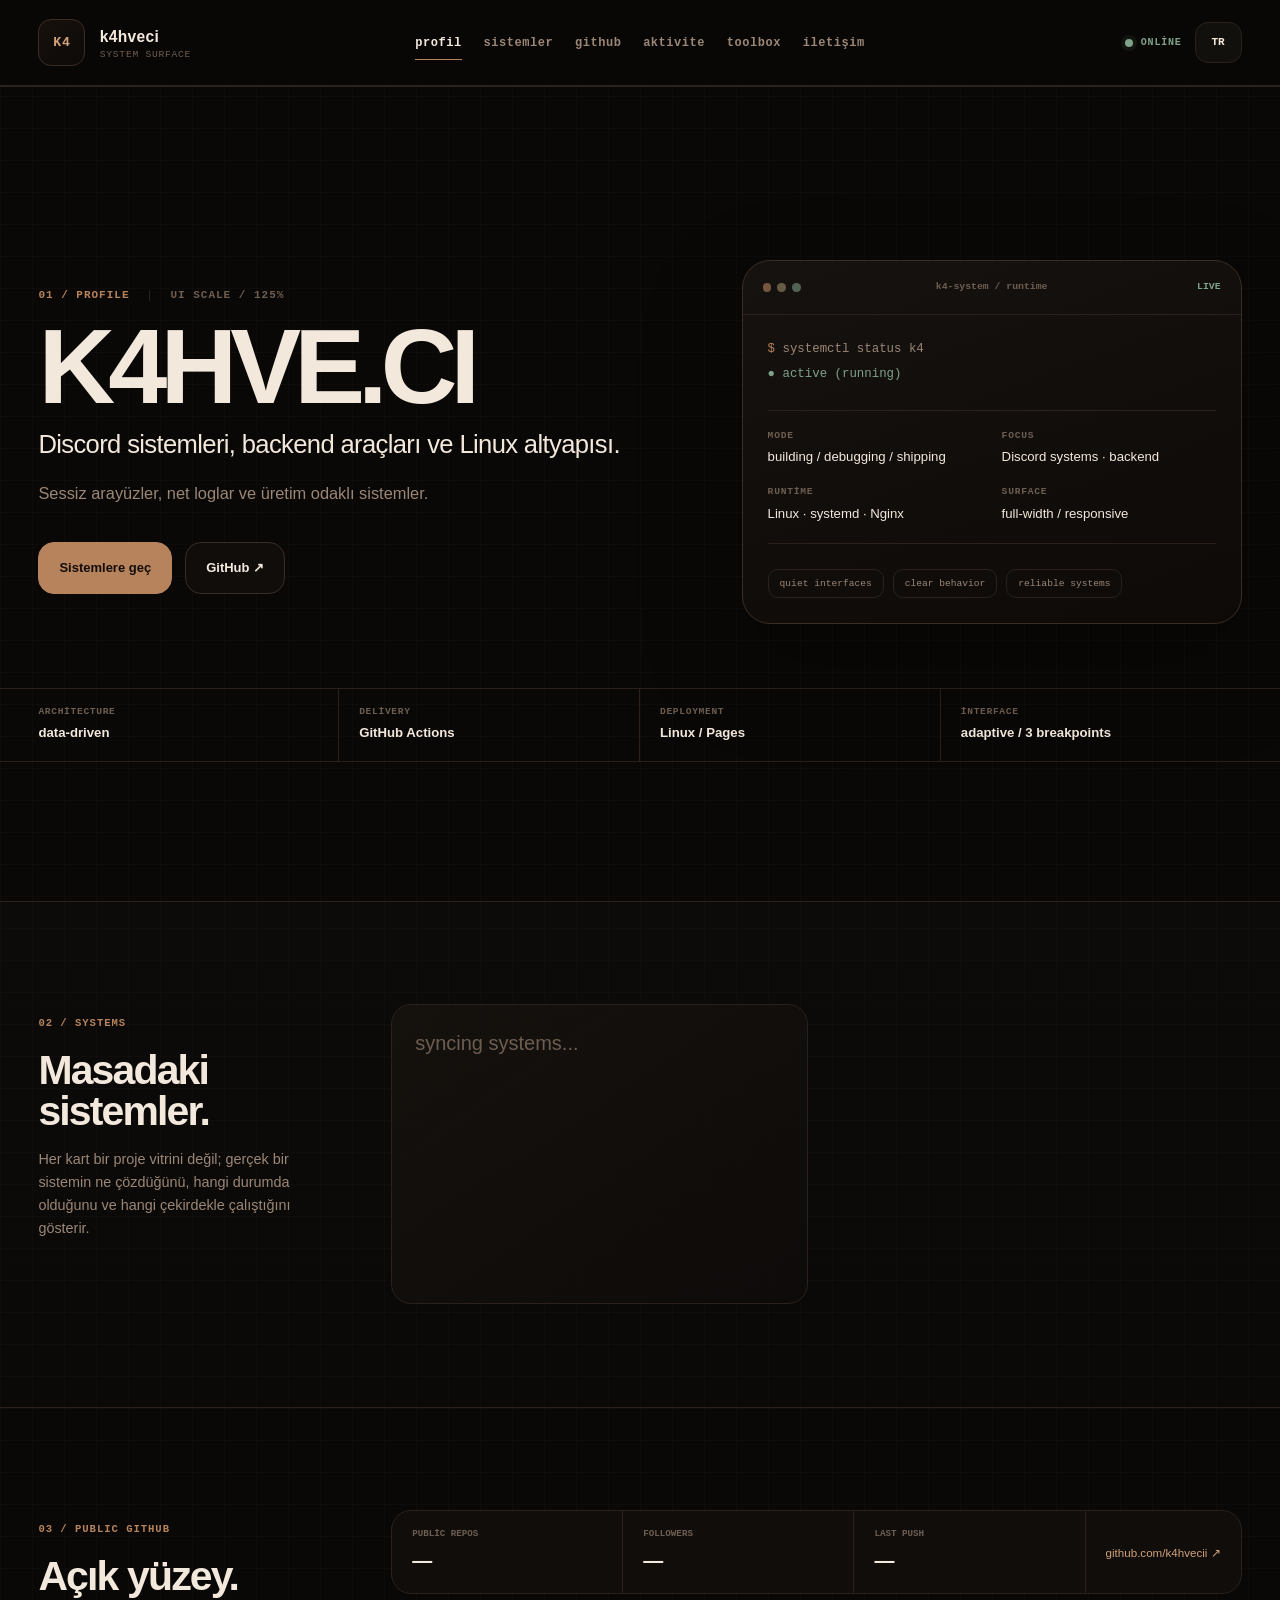
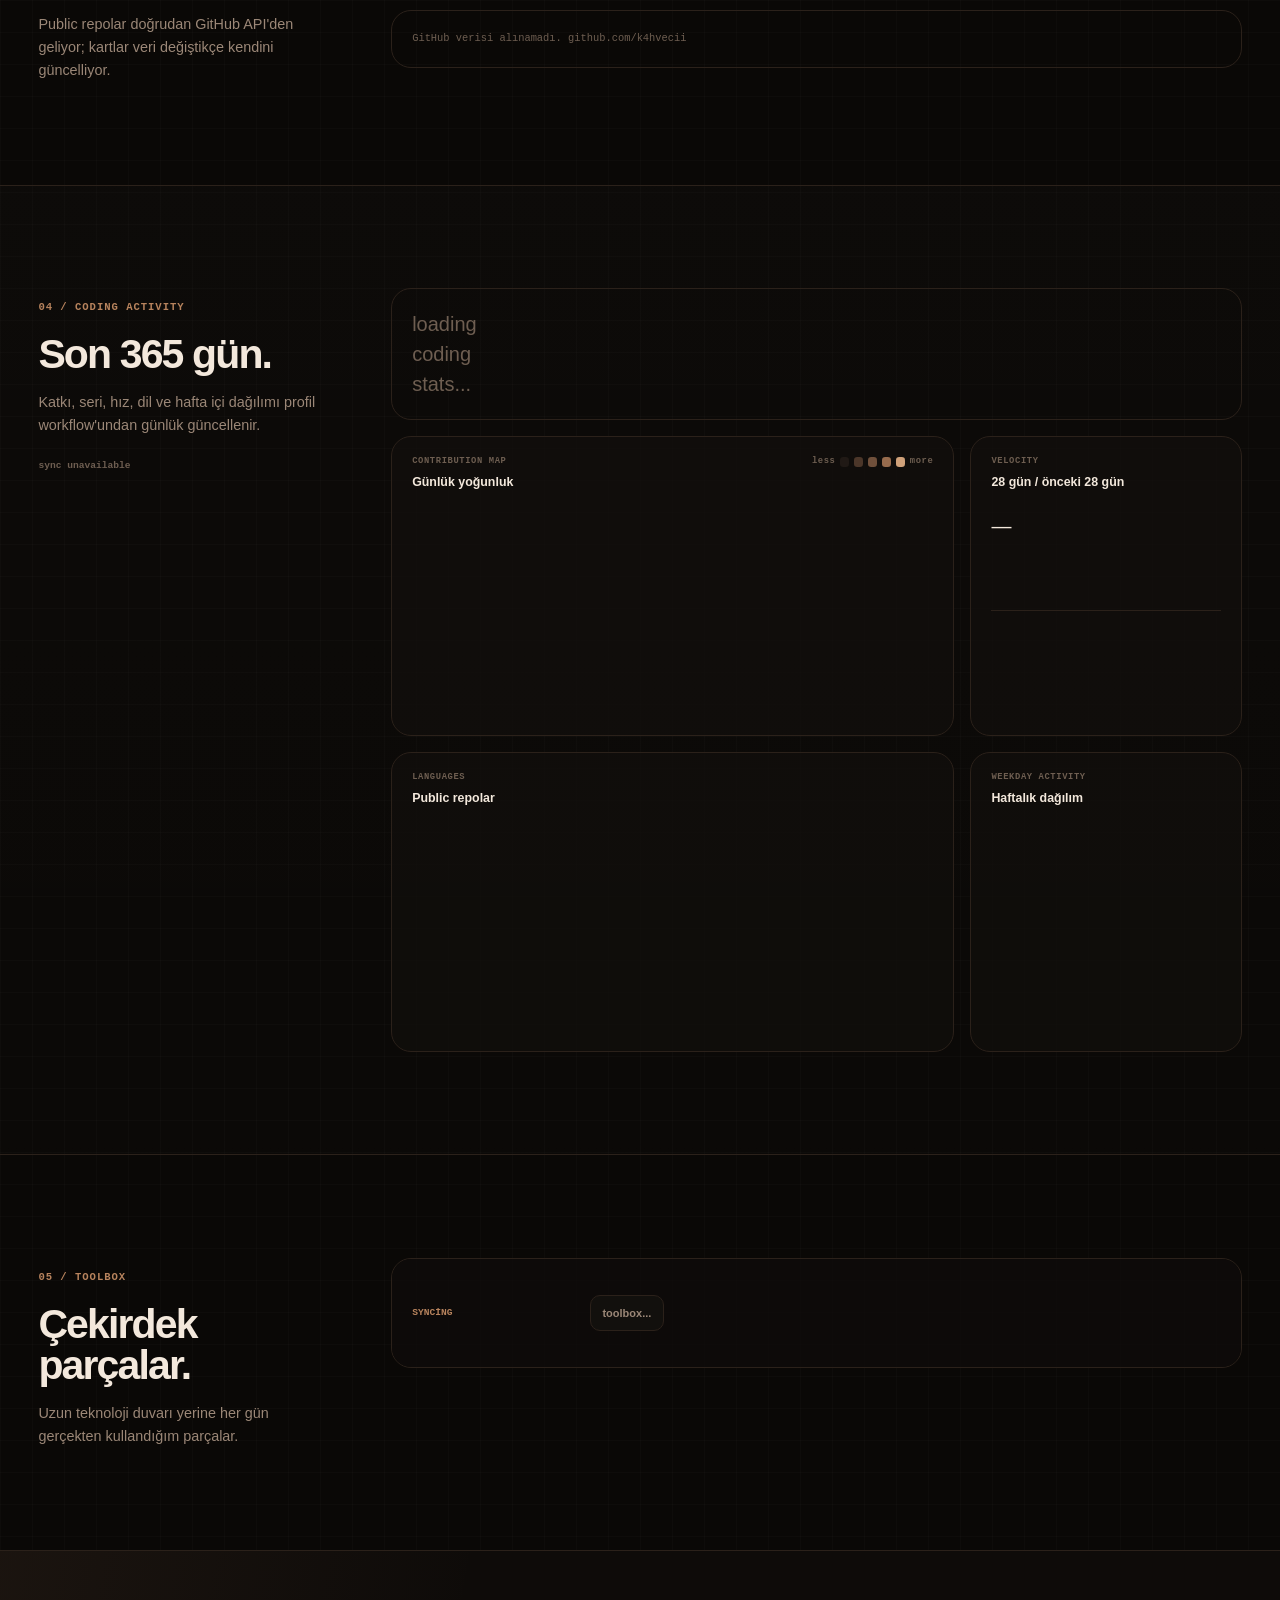
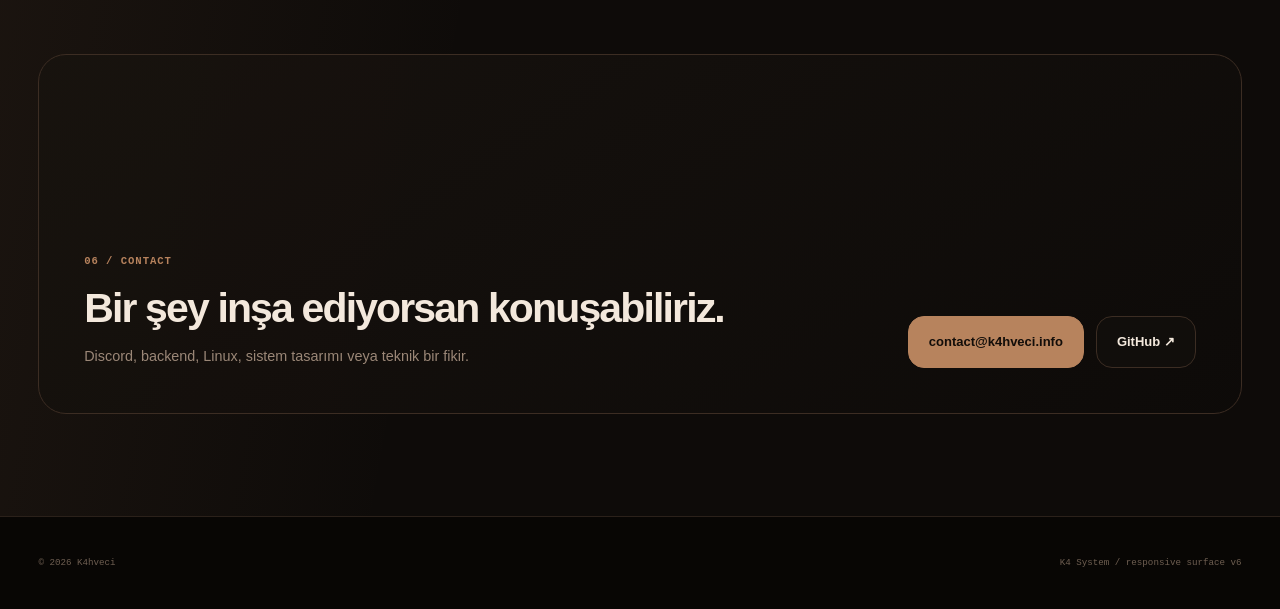
==== commit b5e2200d: "rebuild K4 System responsive surface v6" ====
--- a/index.html
+++ b/index.html
@@ -2,359 +2,208 @@
 <html lang="tr">
 <head>
   <meta charset="UTF-8" />
-  <meta name="viewport" content="width=device-width, initial-scale=1.0" />
-  <meta name="theme-color" content="#0b0806" />
+  <meta name="viewport" content="width=device-width, initial-scale=1, viewport-fit=cover" />
+  <meta name="theme-color" content="#0a0806" />
   <meta name="color-scheme" content="dark" />
   <meta name="description" content="K4hveci — Discord sistemleri, backend araçları ve Linux/VPS altyapısı." />
-  <meta name="author" content="Kıvanç Aydoğdu" />
+  <meta name="author" content="K4hveci" />
   <meta name="robots" content="index,follow" />
   <link rel="canonical" href="https://k4hveci.info/" />
 
-  <meta property="og:title" content="K4hveci — coffee terminal" />
+  <meta property="og:title" content="K4hveci — K4 System" />
   <meta property="og:description" content="Discord systems / backend / Linux. Quiet interfaces, reliable systems." />
   <meta property="og:type" content="website" />
   <meta property="og:url" content="https://k4hveci.info/" />
-  <meta property="og:image" content="https://raw.githubusercontent.com/k4hvecii/k4hvecii.github.io/main/assets/images/og-k4-terminal-31.png?rev=20261001a" />
-  <meta property="og:image:secure_url" content="https://raw.githubusercontent.com/k4hvecii/k4hvecii.github.io/main/assets/images/og-k4-terminal-31.png?rev=20261001a" />
-  <meta property="og:image:type" content="image/png" />
-  <meta property="og:image:width" content="1200" />
-  <meta property="og:image:height" content="630" />
+  <meta property="og:image" content="https://raw.githubusercontent.com/k4hvecii/k4hvecii.github.io/main/assets/images/og-k4-terminal-31.png?rev=20261003a" />
   <meta property="og:site_name" content="K4hveci" />
   <meta property="og:locale" content="tr_TR" />
-  <meta property="og:image:alt" content="K4hveci Coffee Terminal" />
 
   <meta name="twitter:card" content="summary_large_image" />
-  <meta name="twitter:title" content="K4hveci — coffee terminal" />
+  <meta name="twitter:title" content="K4hveci — K4 System" />
   <meta name="twitter:description" content="Discord systems / backend / Linux. Quiet interfaces, reliable systems." />
-  <meta name="twitter:image" content="https://raw.githubusercontent.com/k4hvecii/k4hvecii.github.io/main/assets/images/og-k4-terminal-31.png?rev=20261001a" />
+  <meta name="twitter:image" content="https://raw.githubusercontent.com/k4hvecii/k4hvecii.github.io/main/assets/images/og-k4-terminal-31.png?rev=20261003a" />
 
   <link rel="icon" href="./assets/icons/favicon.svg" type="image/svg+xml" />
   <link rel="apple-touch-icon" href="./assets/icons/apple-touch-icon.png" />
   <link rel="manifest" href="./site.webmanifest" />
-  <link rel="stylesheet" href="./assets/css/main.css?v=5.1.0" />
-  <title>K4hveci — coffee terminal</title>
-
-  <script type="application/ld+json">
-  {
-    "@context": "https://schema.org",
-    "@type": "Person",
-    "name": "K4hveci",
-    "url": "https://k4hveci.info/",
-    "email": "mailto:contact@k4hveci.info",
-    "sameAs": ["https://github.com/k4hvecii"],
-    "knowsAbout": ["Node.js", "TypeScript", "Discord.js", "MongoDB", "Linux", "systemd", "Nginx"]
-  }
-  </script>
+  <link rel="stylesheet" href="./assets/css/main.css?v=6.0.0" />
+  <title>K4hveci — K4 System</title>
 </head>
 
 <body>
   <a class="skip" href="#content">İçeriğe geç</a>
-  <div class="ambient" aria-hidden="true"></div>
-
-  <header class="topbar">
-    <div class="shell topbar__inner">
+  <div class="page-glow" aria-hidden="true"></div>
+  <div class="scroll-progress" id="scroll-progress" aria-hidden="true"></div>
+
+  <header class="topbar" id="top">
+    <div class="frame topbar__row">
       <a class="brand" href="#top" aria-label="K4hveci ana sayfa">
         <span class="brand__mark">K4</span>
-        <span class="brand__name">k4hveci</span>
+        <span class="brand__copy"><strong>k4hveci</strong><small>system surface</small></span>
       </a>
 
       <nav class="nav" aria-label="Ana navigasyon">
-        <a href="#about" data-tr="hakkımda" data-en="about">hakkımda</a>
+        <a href="#profile" data-tr="profil" data-en="profile">profil</a>
         <a href="#systems" data-tr="sistemler" data-en="systems">sistemler</a>
         <a href="#github">github</a>
         <a href="#activity" data-tr="aktivite" data-en="activity">aktivite</a>
-        <a href="#stack">stack</a>
+        <a href="#toolbox">toolbox</a>
         <a href="#contact" data-tr="iletişim" data-en="contact">iletişim</a>
       </nav>
 
       <div class="topbar__actions">
-        <span class="top-status"><i aria-hidden="true"></i><span data-tr="sistem açık" data-en="systems online">sistem açık</span></span>
+        <span class="live-chip"><i></i><span data-tr="online" data-en="online">online</span></span>
         <button class="lang" id="lang-toggle" type="button" aria-label="Dili değiştir">TR</button>
       </div>
     </div>
   </header>
 
   <main id="content">
-    <section class="hero shell" id="top">
-      <div class="hero__copy" data-hero-reveal>
-        <p class="eyebrow"><span>k4hveci@coffee:~$</span> whoami</p>
-        <h1>K4HVE.CI</h1>
-        <p class="hero__lead"
-          data-tr="Discord sistemleri, backend araçları ve Linux/VPS üstünde yaşayan servisler geliştiriyorum."
-          data-en="I build Discord systems, backend tooling and services that live on Linux/VPS infrastructure.">
-          Discord sistemleri, backend araçları ve Linux/VPS üstünde yaşayan servisler geliştiriyorum.
-        </p>
-        <p class="hero__sub"
-          data-tr="Az gürültü. Net davranış. Sağlam altyapı."
-          data-en="Less noise. Clear behavior. Reliable infrastructure.">
-          Az gürültü. Net davranış. Sağlam altyapı.
-        </p>
-
-        <div class="hero__actions">
-          <a class="button button--solid" href="#systems" data-tr="Sistemleri gör" data-en="View systems">Sistemleri gör</a>
-          <a class="button" href="https://github.com/k4hvecii" target="_blank" rel="noopener noreferrer">GitHub ↗</a>
-        </div>
-
-        <div class="hero__meta" aria-label="K4 system status">
-          <div><span>mode</span><strong>building / shipping</strong></div>
-          <div><span>runtime</span><strong>Linux · systemd</strong></div>
-          <div><span>focus</span><strong>Discord · backend</strong></div>
-        </div>
-      </div>
-
-      <div class="terminal" data-terminal-reveal aria-label="Terminal durum paneli">
-        <div class="terminal__bar">
-          <div class="terminal__dots" aria-hidden="true"><i></i><i></i><i></i></div>
-          <span>k4-system/status</span>
-          <span class="terminal__live">LIVE</span>
-        </div>
-        <div class="terminal__body">
-          <p><span class="t-dim">$</span> systemctl --user status k4</p>
-          <p><span class="t-green">●</span> active (running)</p>
-          <div class="terminal__rule"></div>
-          <p><span class="t-key">surface</span> coffee-terminal</p>
-          <p><span class="t-key">backend</span> node / typescript</p>
-          <p><span class="t-key">data</span> mongodb</p>
-          <p><span class="t-key">ops</span> linux / systemd / nginx</p>
-          <div class="terminal__rule"></div>
-          <p class="terminal__note">quiet interfaces, reliable systems.<span class="cursor" aria-hidden="true"></span></p>
-        </div>
-      </div>
-    </section>
-
-    <section class="section shell" id="about">
-      <div class="section__head" data-reveal>
-        <p class="section__index">01 / PROFILE</p>
-        <h2 data-tr="Bir kere çalışan değil, uzun süre yaşayan sistemler." data-en="Not just working once — built to keep working.">Bir kere çalışan değil, uzun süre yaşayan sistemler.</h2>
-        <p data-tr="Projelerde önce akışı sadeleştiriyorum; sonra log, hata davranışı ve üretim tarafını sağlamlaştırıyorum."
-           data-en="I simplify the flow first, then harden logs, failure behavior and the production path.">
-           Projelerde önce akışı sadeleştiriyorum; sonra log, hata davranışı ve üretim tarafını sağlamlaştırıyorum.
-        </p>
-      </div>
-
-      <div class="principles" data-reveal>
-        <article>
-          <span class="principle__no">01</span>
-          <h3 data-tr="Daha az hareketli parça" data-en="Fewer moving parts">Daha az hareketli parça</h3>
-          <p data-tr="Gereksiz servis, dosya ve ekran yerine anlaşılır bir ana akış."
-             data-en="A clear core flow instead of unnecessary services, files and screens.">
-             Gereksiz servis, dosya ve ekran yerine anlaşılır bir ana akış.
-          </p>
-        </article>
-        <article>
-          <span class="principle__no">02</span>
-          <h3 data-tr="Sessiz ama yararlı loglar" data-en="Quiet, useful logs">Sessiz ama yararlı loglar</h3>
-          <p data-tr="Normalde sakin, hata olduğunda ne olduğunu gerçekten anlatan çıktı."
-             data-en="Calm in normal operation, genuinely useful when something fails.">
-             Normalde sakin, hata olduğunda ne olduğunu gerçekten anlatan çıktı.
-          </p>
-        </article>
-        <article>
-          <span class="principle__no">03</span>
-          <h3 data-tr="Arayüz sistemin önüne geçmez" data-en="Interface stays out of the system's way">Arayüz sistemin önüne geçmez</h3>
-          <p data-tr="Gösterişli olmaktan önce hızlı, okunur ve ilk kez kullanan biri için anlaşılır."
-             data-en="Fast, readable and understandable before it tries to be flashy.">
-             Gösterişli olmaktan önce hızlı, okunur ve ilk kez kullanan biri için anlaşılır.
-          </p>
-        </article>
-      </div>
-    </section>
-
-    <section class="section shell" id="systems">
-      <div class="section__head" data-reveal>
-        <p class="section__index">02 / SYSTEMS</p>
-        <h2 data-tr="Şu sıralar masada olanlar." data-en="What is currently on the desk.">Şu sıralar masada olanlar.</h2>
-        <p data-tr="Bazıları özel sunucularda yaşıyor; burada sistemi ve neyi çözmeye çalıştığını gösteriyorum."
-           data-en="Some live in private environments; here I show the system and the problem it is built to solve.">
-           Bazıları özel sunucularda yaşıyor; burada sistemi ve neyi çözmeye çalıştığını gösteriyorum.
-        </p>
-      </div>
-
-      <div class="system-grid" id="system-grid">
-        <article class="system-card" data-reveal>
-          <div class="system-card__top">
-            <span class="system-card__id">FLASK / 01</span>
-            <span class="status-pill">development</span>
-          </div>
-          <h3>Flask</h3>
-          <p data-tr="Genel amaçlı Discord sistemi: yönetim, topluluk araçları, istatistikler ve native voice müzik altyapısı."
-             data-en="General-purpose Discord system: management, community tools, stats and native voice music infrastructure.">
-             Genel amaçlı Discord sistemi: yönetim, topluluk araçları, istatistikler ve native voice müzik altyapısı.
-          </p>
-          <div class="system-card__tags"><span>TypeScript</span><span>discord.js</span><span>MongoDB</span><span>Voice</span></div>
-        </article>
-
-        <article class="system-card" data-reveal>
-          <div class="system-card__top">
-            <span class="system-card__id">YHMOD / 02</span>
-            <span class="status-pill">active</span>
-          </div>
-          <h3>YHMod</h3>
-          <p data-tr="Yazılım Hub için moderasyon, güvenlik, loglama ve yönetim akışını tek merkezde tutan sistem."
-             data-en="A moderation system for Yazılım Hub that keeps security, logging and management in one place.">
-             Yazılım Hub için moderasyon, güvenlik, loglama ve yönetim akışını tek merkezde tutan sistem.
-          </p>
-          <div class="system-card__tags"><span>TypeScript</span><span>Moderation</span><span>MongoDB</span><span>Linux</span></div>
-        </article>
-
-        <article class="system-card" data-reveal>
-          <div class="system-card__top">
-            <span class="system-card__id">YH-TICKET / 03</span>
-            <span class="status-pill">building</span>
-          </div>
-          <h3>YH Ticket</h3>
-          <p data-tr="Kuyruk, claim, private thread, transcript ve kategori bazlı ayarlarla panel odaklı destek sistemi."
-             data-en="Panel-first support system with queueing, claim flow, private threads, transcripts and category settings.">
-             Kuyruk, claim, private thread, transcript ve kategori bazlı ayarlarla panel odaklı destek sistemi.
-          </p>
-          <div class="system-card__tags"><span>Threads</span><span>Components</span><span>MongoDB</span><span>HTML transcript</span></div>
-        </article>
-
-        <article class="system-card" data-reveal>
-          <div class="system-card__top">
-            <span class="system-card__id">CONTROL / 04</span>
-            <span class="status-pill">private</span>
-          </div>
-          <h3>VPS Control</h3>
-          <p data-tr="Servisler, sağlık, veritabanı ve operasyon akışları için kişisel Linux yönetim paneli."
-             data-en="A private Linux control panel for services, health, databases and operational workflows.">
-             Servisler, sağlık, veritabanı ve operasyon akışları için kişisel Linux yönetim paneli.
-          </p>
-          <div class="system-card__tags"><span>Node.js</span><span>Nginx</span><span>systemd</span><span>Operations</span></div>
-        </article>
-      </div>
-    </section>
-
-    <section class="section shell" id="github">
-      <div class="section__head section__head--split" data-reveal>
-        <div>
-          <p class="section__index">03 / PUBLIC GITHUB</p>
-          <h2 data-tr="Açık olan küçük yüzey." data-en="The small public surface.">Açık olan küçük yüzey.</h2>
-          <p data-tr="Public repoları canlı olarak GitHub API'den çekiyorum."
-             data-en="Public repositories are pulled live from the GitHub API.">
-             Public repoları canlı olarak GitHub API'den çekiyorum.
-          </p>
-        </div>
-        <a class="text-link" href="https://github.com/k4hvecii" target="_blank" rel="noopener noreferrer">github.com/k4hvecii ↗</a>
-      </div>
-
-      <div class="github-stats" id="github-stats" data-reveal aria-live="polite">
-        <div><span>public repos</span><strong id="stat-repos">—</strong></div>
-        <div><span>followers</span><strong id="stat-followers">—</strong></div>
-        <div><span>last push</span><strong id="stat-push">—</strong></div>
-      </div>
-
-      <div class="repo-grid" id="repo-list" aria-live="polite">
-        <div class="repo-loading">fetching github...</div>
-      </div>
-    </section>
-
-    <section class="section shell" id="activity">
-      <div class="section__head section__head--split" data-reveal>
-        <div>
-          <p class="section__index">04 / CODING ACTIVITY</p>
-          <h2 data-tr="GitHub tarafında ne kadar hareket var?" data-en="What is moving on GitHub?">GitHub tarafında ne kadar hareket var?</h2>
-          <p data-tr="Son 365 günün katkı, seri, dil ve aktivite dağılımı günlük olarak profil workflow'undan güncelleniyor."
-             data-en="Contribution, streak, language and activity data for the last 365 days is refreshed daily by the profile workflow.">
-             Son 365 günün katkı, seri, dil ve aktivite dağılımı günlük olarak profil workflow'undan güncelleniyor.
-          </p>
-        </div>
-        <span class="activity-updated" id="activity-updated">syncing...</span>
-      </div>
-
-      <div class="activity-stat-grid" id="activity-stat-grid" data-reveal aria-live="polite">
-        <div class="activity-loading">loading coding stats...</div>
-      </div>
-
-      <div class="activity-layout" data-reveal>
-        <div class="activity-panel activity-panel--wide">
-          <div class="activity-panel__head">
-            <div>
-              <span class="activity-kicker">CONTRIBUTION MAP</span>
-              <strong data-tr="Son 365 gün" data-en="Last 365 days">Son 365 gün</strong>
-            </div>
-            <div class="heatmap-legend" aria-hidden="true"><span>less</span><i data-level="0"></i><i data-level="1"></i><i data-level="2"></i><i data-level="3"></i><i data-level="4"></i><span>more</span></div>
-          </div>
-          <div class="heatmap-scroll"><div class="heatmap" id="activity-heatmap"></div></div>
-        </div>
-
-        <div class="activity-panel">
-          <div class="activity-panel__head">
-            <div>
-              <span class="activity-kicker">VELOCITY</span>
-              <strong data-tr="Son 28 gün" data-en="Last 28 days">Son 28 gün</strong>
-            </div>
-          </div>
-          <div class="velocity" id="activity-velocity">—</div>
-          <div class="activity-mini" id="activity-mini"></div>
-        </div>
-      </div>
-
-      <div class="activity-layout activity-layout--equal" data-reveal>
-        <div class="activity-panel">
-          <div class="activity-panel__head">
-            <div>
-              <span class="activity-kicker">LANGUAGES</span>
-              <strong data-tr="Public repolarda" data-en="Across public repos">Public repolarda</strong>
-            </div>
-          </div>
-          <div class="language-bars" id="activity-languages"></div>
-        </div>
-
-        <div class="activity-panel">
-          <div class="activity-panel__head">
-            <div>
-              <span class="activity-kicker">WEEKDAY ACTIVITY</span>
-              <strong data-tr="En aktif gün" data-en="Most active day">En aktif gün</strong>
-            </div>
-          </div>
-          <div class="weekday-chart" id="activity-weekdays"></div>
-        </div>
-      </div>
-    </section>
-
-    <section class="section shell" id="stack">
-      <div class="section__head" data-reveal>
-        <p class="section__index">05 / TOOLBOX</p>
-        <h2 data-tr="Her gün kullandığım parçalar." data-en="The pieces I use every day.">Her gün kullandığım parçalar.</h2>
-        <p data-tr="Teknoloji listesi uzatmak yerine gerçekten kullandığım çekirdek parçaları tutuyorum."
-           data-en="Instead of a long technology wall, I keep the core pieces I actually use.">
-           Teknoloji listesi uzatmak yerine gerçekten kullandığım çekirdek parçaları tutuyorum.
-        </p>
-      </div>
-
-      <div class="stack-board" id="stack-board" data-reveal>
-        <div class="stack-line"><span>runtime</span><div><b>Node.js</b><b>TypeScript</b><b>JavaScript</b></div></div>
-        <div class="stack-line"><span>discord</span><div><b>discord.js</b><b>@discordjs/voice</b><b>Components</b></div></div>
-        <div class="stack-line"><span>data</span><div><b>MongoDB</b><b>SQLite</b><b>JSON stores</b></div></div>
-        <div class="stack-line"><span>ops</span><div><b>Linux</b><b>systemd</b><b>Nginx</b><b>FFmpeg</b></div></div>
-        <div class="stack-line"><span>workflow</span><div><b>Git</b><b>GitHub Actions</b><b>Bash</b><b>VS Code</b></div></div>
-      </div>
-    </section>
-
-    <section class="section shell contact" id="contact">
-      <div class="contact__panel" data-reveal>
-        <div>
-          <p class="section__index">06 / CONTACT</p>
-          <h2 data-tr="Bir şey inşa ediyorsan konuşabiliriz." data-en="If you're building something, we can talk.">Bir şey inşa ediyorsan konuşabiliriz.</h2>
-          <p data-tr="Proje, sistem tasarımı, Discord, Linux veya sadece teknik bir fikir."
-             data-en="Projects, system design, Discord, Linux or just a technical idea.">
-             Proje, sistem tasarımı, Discord, Linux veya sadece teknik bir fikir.
-          </p>
-        </div>
-        <div class="contact__actions">
-          <a class="button button--solid" href="mailto:contact@k4hveci.info">contact@k4hveci.info</a>
-          <a class="button" href="https://github.com/k4hvecii" target="_blank" rel="noopener noreferrer">GitHub ↗</a>
+    <section class="hero section-full" id="profile">
+      <div class="frame hero__grid">
+        <div class="hero__copy reveal">
+          <div class="hero__eyebrow"><span>01 / PROFILE</span><span class="hero__scale">UI SCALE / 125%</span></div>
+          <h1 id="hero-name">K4HVE.CI</h1>
+          <p class="hero__lead" id="hero-tagline" data-tr="Discord sistemleri, backend araçları ve Linux altyapısı." data-en="Discord systems, backend tooling and Linux infrastructure.">Discord sistemleri, backend araçları ve Linux altyapısı.</p>
+          <p class="hero__principle" id="hero-principle" data-tr="Sessiz arayüzler, net loglar ve üretim odaklı sistemler." data-en="Quiet interfaces, clear logs and production-minded systems.">Sessiz arayüzler, net loglar ve üretim odaklı sistemler.</p>
+          <div class="hero__actions">
+            <a class="button button--primary" href="#systems" data-tr="Sistemlere geç" data-en="Explore systems">Sistemlere geç</a>
+            <a class="button" href="https://github.com/k4hvecii" target="_blank" rel="noopener noreferrer">GitHub ↗</a>
+          </div>
+        </div>
+
+        <div class="hero-console reveal" aria-label="K4 sistem durumu">
+          <div class="console__head">
+            <span class="console__dots"><i></i><i></i><i></i></span>
+            <span>k4-system / runtime</span>
+            <span class="console__state">LIVE</span>
+          </div>
+          <div class="console__body">
+            <p class="console__command"><span>$</span> systemctl status k4</p>
+            <p class="console__ok">● active (running)</p>
+            <dl class="console__grid">
+              <div><dt>mode</dt><dd id="hero-mode">building / debugging / shipping</dd></div>
+              <div><dt>focus</dt><dd id="hero-focus">Discord systems · backend</dd></div>
+              <div><dt>runtime</dt><dd id="hero-runtime">Linux · systemd · Nginx</dd></div>
+              <div><dt>surface</dt><dd>full-width / responsive</dd></div>
+            </dl>
+            <div class="console__footer"><span>quiet interfaces</span><span>clear behavior</span><span>reliable systems</span></div>
+          </div>
+        </div>
+      </div>
+
+      <div class="frame hero__rail reveal" aria-label="Hızlı durum">
+        <div><span>architecture</span><strong>data-driven</strong></div>
+        <div><span>delivery</span><strong>GitHub Actions</strong></div>
+        <div><span>deployment</span><strong>Linux / Pages</strong></div>
+        <div><span>interface</span><strong>adaptive / 3 breakpoints</strong></div>
+      </div>
+    </section>
+
+    <section class="section-full section-tone" id="systems">
+      <div class="frame section-layout">
+        <header class="section-intro reveal">
+          <span class="section-kicker">02 / SYSTEMS</span>
+          <h2 data-tr="Masadaki sistemler." data-en="Systems on the desk.">Masadaki sistemler.</h2>
+          <p data-tr="Her kart bir proje vitrini değil; gerçek bir sistemin ne çözdüğünü, hangi durumda olduğunu ve hangi çekirdekle çalıştığını gösterir." data-en="Each surface describes a real system: what it solves, its current state and the core it runs on.">Her kart bir proje vitrini değil; gerçek bir sistemin ne çözdüğünü, hangi durumda olduğunu ve hangi çekirdekle çalıştığını gösterir.</p>
+        </header>
+        <div class="system-grid" id="system-grid" aria-live="polite"><article class="system-card skeleton"><span>syncing systems...</span></article></div>
+      </div>
+    </section>
+
+    <section class="section-full" id="github">
+      <div class="frame section-layout">
+        <header class="section-intro reveal">
+          <span class="section-kicker">03 / PUBLIC GITHUB</span>
+          <h2 data-tr="Açık yüzey." data-en="Public surface.">Açık yüzey.</h2>
+          <p data-tr="Public repolar doğrudan GitHub API'den geliyor; kartlar veri değiştikçe kendini güncelliyor." data-en="Public repositories come directly from the GitHub API and update as the data changes.">Public repolar doğrudan GitHub API'den geliyor; kartlar veri değiştikçe kendini güncelliyor.</p>
+        </header>
+
+        <div class="github-surface reveal">
+          <div class="github-summary" id="github-stats" aria-live="polite">
+            <div><span>public repos</span><strong id="stat-repos">—</strong></div>
+            <div><span>followers</span><strong id="stat-followers">—</strong></div>
+            <div><span>last push</span><strong id="stat-push">—</strong></div>
+            <a href="https://github.com/k4hvecii" target="_blank" rel="noopener noreferrer">github.com/k4hvecii ↗</a>
+          </div>
+          <div class="repo-list" id="repo-list" aria-live="polite"><div class="repo-loading">fetching github...</div></div>
+        </div>
+      </div>
+    </section>
+
+    <section class="section-full section-tone" id="activity">
+      <div class="frame section-layout">
+        <header class="section-intro reveal">
+          <span class="section-kicker">04 / CODING ACTIVITY</span>
+          <h2 data-tr="Son 365 gün." data-en="Last 365 days.">Son 365 gün.</h2>
+          <p data-tr="Katkı, seri, hız, dil ve hafta içi dağılımı profil workflow'undan günlük güncellenir." data-en="Contributions, streaks, velocity, languages and weekday activity refresh daily from the profile workflow.">Katkı, seri, hız, dil ve hafta içi dağılımı profil workflow'undan günlük güncellenir.</p>
+          <span class="sync-state" id="activity-updated">syncing...</span>
+        </header>
+
+        <div class="activity-surface">
+          <div class="activity-stats reveal" id="activity-stat-grid" aria-live="polite"><div class="activity-loading">loading coding stats...</div></div>
+
+          <div class="activity-grid">
+            <article class="panel panel--heatmap reveal">
+              <div class="panel__head">
+                <div><span>CONTRIBUTION MAP</span><strong data-tr="Günlük yoğunluk" data-en="Daily intensity">Günlük yoğunluk</strong></div>
+                <div class="heatmap-legend" aria-hidden="true"><span>less</span><i data-level="0"></i><i data-level="1"></i><i data-level="2"></i><i data-level="3"></i><i data-level="4"></i><span>more</span></div>
+              </div>
+              <div class="heatmap-scroll"><div class="heatmap" id="activity-heatmap"></div></div>
+            </article>
+
+            <article class="panel reveal">
+              <div class="panel__head"><div><span>VELOCITY</span><strong data-tr="28 gün / önceki 28 gün" data-en="28 days / previous 28 days">28 gün / önceki 28 gün</strong></div></div>
+              <div class="velocity" id="activity-velocity">—</div>
+              <div class="activity-mini" id="activity-mini"></div>
+            </article>
+
+            <article class="panel reveal">
+              <div class="panel__head"><div><span>LANGUAGES</span><strong data-tr="Public repolar" data-en="Public repositories">Public repolar</strong></div></div>
+              <div class="language-bars" id="activity-languages"></div>
+            </article>
+
+            <article class="panel reveal">
+              <div class="panel__head"><div><span>WEEKDAY ACTIVITY</span><strong data-tr="Haftalık dağılım" data-en="Weekly distribution">Haftalık dağılım</strong></div></div>
+              <div class="weekday-chart" id="activity-weekdays"></div>
+            </article>
+          </div>
+        </div>
+      </div>
+    </section>
+
+    <section class="section-full" id="toolbox">
+      <div class="frame section-layout">
+        <header class="section-intro reveal">
+          <span class="section-kicker">05 / TOOLBOX</span>
+          <h2 data-tr="Çekirdek parçalar." data-en="Core pieces.">Çekirdek parçalar.</h2>
+          <p data-tr="Uzun teknoloji duvarı yerine her gün gerçekten kullandığım parçalar." data-en="The tools I actually use every day instead of a long technology wall.">Uzun teknoloji duvarı yerine her gün gerçekten kullandığım parçalar.</p>
+        </header>
+        <div class="stack-board reveal" id="stack-board"><div class="stack-line"><span>syncing</span><div><b>toolbox...</b></div></div></div>
+      </div>
+    </section>
+
+    <section class="section-full contact-section" id="contact">
+      <div class="frame">
+        <div class="contact-panel reveal">
+          <div class="contact-panel__copy">
+            <span class="section-kicker">06 / CONTACT</span>
+            <h2 data-tr="Bir şey inşa ediyorsan konuşabiliriz." data-en="If you're building something, we can talk.">Bir şey inşa ediyorsan konuşabiliriz.</h2>
+            <p data-tr="Discord, backend, Linux, sistem tasarımı veya teknik bir fikir." data-en="Discord, backend, Linux, system design or a technical idea.">Discord, backend, Linux, sistem tasarımı veya teknik bir fikir.</p>
+          </div>
+          <div class="contact-panel__actions">
+            <a class="button button--primary" id="contact-mail" href="mailto:contact@k4hveci.info">contact@k4hveci.info</a>
+            <a class="button" href="https://github.com/k4hvecii" target="_blank" rel="noopener noreferrer">GitHub ↗</a>
+          </div>
         </div>
       </div>
     </section>
   </main>
 
-  <footer class="footer shell">
-    <span>© <span id="year"></span> K4hveci</span>
-    <span>K4 SYSTEM / coffee terminal</span>
+  <footer class="footer section-full">
+    <div class="frame footer__row"><span>© <span id="year"></span> K4hveci</span><span>K4 System / responsive surface v6</span></div>
   </footer>
 
-  <script type="module" src="./assets/js/main.js?v=5.1.0"></script>
+  <script src="./assets/js/main.js?v=6.0.0" defer></script>
 </body>
-</html>+</html>
--- a/assets/css/main.css
+++ b/assets/css/main.css
@@ -1,1327 +1,20 @@
-:root {
-  --bg: #0b0806;
-  --bg-soft: #100c09;
-  --panel: #120e0b;
-  --panel-2: #17110d;
-  --text: #eadfd4;
-  --cream: #f4eadf;
-  --muted: #9b8775;
-  --dim: #6f5c4d;
-  --line: #2a211a;
-  --line-strong: #3a2d23;
-  --coffee: #b7835d;
-  --coffee-soft: #7d5b43;
-  --green: #7ca48b;
-  --green-bg: rgba(124,164,139,.08);
-  --shadow: 0 28px 80px rgba(0,0,0,.24);
-  --mono: ui-monospace, SFMono-Regular, Menlo, Monaco, Consolas, "Liberation Mono", "Courier New", monospace;
-  --sans: Inter, ui-sans-serif, system-ui, -apple-system, BlinkMacSystemFont, "Segoe UI", sans-serif;
-}
-
-* { box-sizing: border-box; }
-html { scroll-behavior: smooth; scroll-padding-top: 78px; }
-body {
-  margin: 0;
-  min-width: 320px;
-  background: var(--bg);
-  color: var(--text);
-  font-family: var(--sans);
-  font-size: 15px;
-  line-height: 1.65;
-  -webkit-font-smoothing: antialiased;
-  text-rendering: optimizeLegibility;
-}
-
-body::before {
-  content: "";
-  position: fixed;
-  inset: 0;
-  z-index: -3;
-  pointer-events: none;
-  background-image:
-    linear-gradient(rgba(255,255,255,.012) 1px, transparent 1px),
-    linear-gradient(90deg, rgba(255,255,255,.01) 1px, transparent 1px);
-  background-size: 32px 32px;
-  mask-image: linear-gradient(to bottom, #000 0%, rgba(0,0,0,.75) 36%, transparent 86%);
-}
-
-.ambient {
-  position: fixed;
-  inset: 0;
-  z-index: -2;
-  pointer-events: none;
-  overflow: hidden;
-}
-.ambient::before,
-.ambient::after {
-  content: "";
-  position: absolute;
-  width: 46vw;
-  height: 46vw;
-  min-width: 420px;
-  min-height: 420px;
-  border-radius: 50%;
-  filter: blur(80px);
-  opacity: .1;
-}
-.ambient::before { top: -22vw; right: -8vw; background: #9c6c4d; }
-.ambient::after { bottom: 5vh; left: -26vw; background: #6d8c78; opacity: .055; }
-
-::selection { background: var(--coffee); color: var(--bg); }
-a { color: inherit; }
-button, a { -webkit-tap-highlight-color: transparent; }
-
-.shell { width: min(1160px, calc(100% - 48px)); margin-inline: auto; }
-.skip {
-  position: fixed;
-  top: -80px;
-  left: 18px;
-  z-index: 100;
-  padding: 9px 12px;
-  border-radius: 8px;
-  background: var(--cream);
-  color: var(--bg);
-  text-decoration: none;
-  font-family: var(--mono);
-}
-.skip:focus { top: 18px; }
-
-.topbar {
-  position: sticky;
-  top: 0;
-  z-index: 40;
-  border-bottom: 1px solid rgba(58,45,35,.72);
-  background: rgba(11,8,6,.82);
-  backdrop-filter: blur(16px) saturate(110%);
-}
-.topbar__inner {
-  min-height: 68px;
-  display: flex;
-  align-items: center;
-  gap: 30px;
-}
-.brand {
-  display: inline-flex;
-  align-items: center;
-  gap: 10px;
-  text-decoration: none;
-  white-space: nowrap;
-}
-.brand__mark {
-  display: grid;
-  place-items: center;
-  width: 31px;
-  height: 31px;
-  border: 1px solid var(--line-strong);
-  border-radius: 9px;
-  background: var(--panel);
-  color: var(--coffee);
-  font-family: var(--mono);
-  font-size: 12px;
-  font-weight: 700;
-}
-.brand__name {
-  color: var(--cream);
-  font-family: var(--mono);
-  font-weight: 650;
-  letter-spacing: -.02em;
-}
-.nav {
-  display: flex;
-  gap: 22px;
-  margin-left: auto;
-  font-family: var(--mono);
-  font-size: 13px;
-}
-.nav a {
-  position: relative;
-  color: var(--muted);
-  text-decoration: none;
-  transition: color .18s ease;
-}
-.nav a:hover,
-.nav a.is-active { color: var(--cream); }
-.nav a.is-active::after {
-  content: "";
-  position: absolute;
-  left: 0;
-  right: 0;
-  bottom: -9px;
-  height: 1px;
-  background: var(--coffee);
-}
-.topbar__actions { display: flex; align-items: center; gap: 14px; }
-.top-status {
-  display: inline-flex;
-  align-items: center;
-  gap: 8px;
-  color: var(--muted);
-  font-family: var(--mono);
-  font-size: 11px;
-  white-space: nowrap;
-}
-.top-status i {
-  width: 7px;
-  height: 7px;
-  border-radius: 50%;
-  background: var(--green);
-  box-shadow: 0 0 0 4px rgba(124,164,139,.08);
-}
-.lang {
-  min-width: 34px;
-  height: 30px;
-  border: 1px solid var(--line);
-  border-radius: 8px;
-  background: transparent;
-  color: var(--coffee);
-  cursor: pointer;
-  font: 700 11px/1 var(--mono);
-}
-
-.hero {
-  min-height: calc(100svh - 68px);
-  display: grid;
-  grid-template-columns: minmax(0, 1.12fr) minmax(360px, .88fr);
-  align-items: center;
-  gap: clamp(48px, 7vw, 96px);
-  padding-block: clamp(74px, 10vw, 128px);
-}
-.eyebrow {
-  margin: 0 0 24px;
-  color: var(--muted);
-  font-family: var(--mono);
-  font-size: 13px;
-}
-.eyebrow span { color: var(--coffee); }
-h1, h2, h3, p { overflow-wrap: anywhere; }
-h1 {
-  margin: 0;
-  color: var(--cream);
-  font-size: clamp(4rem, 10vw, 7.7rem);
-  font-weight: 820;
-  line-height: .82;
-  letter-spacing: -.075em;
-}
-.hero__lead {
-  max-width: 760px;
-  margin: 38px 0 0;
-  color: var(--text);
-  font-size: clamp(1.2rem, 2.1vw, 1.65rem);
-  line-height: 1.48;
-  letter-spacing: -.02em;
-}
-.hero__sub {
-  margin: 12px 0 0;
-  color: var(--muted);
-  font-family: var(--mono);
-  font-size: 13px;
-}
-.hero__actions,
-.contact__actions {
-  display: flex;
-  flex-wrap: wrap;
-  gap: 10px;
-  margin-top: 30px;
-}
-.button {
-  display: inline-flex;
-  min-height: 42px;
-  align-items: center;
-  justify-content: center;
-  padding: 0 16px;
-  border: 1px solid var(--line-strong);
-  border-radius: 11px;
-  background: var(--panel);
-  color: var(--text);
-  text-decoration: none;
-  font-family: var(--mono);
-  font-size: 12px;
-  transition: transform .18s ease, border-color .18s ease, background .18s ease;
-}
-.button:hover {
-  transform: translateY(-2px);
-  border-color: var(--coffee-soft);
-  background: var(--panel-2);
-}
-.button--solid {
-  background: var(--cream);
-  border-color: var(--cream);
-  color: var(--bg);
-}
-.button--solid:hover {
-  background: #fff7ef;
-  border-color: #fff7ef;
-}
-.hero__meta {
-  display: grid;
-  grid-template-columns: repeat(3, minmax(0,1fr));
-  gap: 1px;
-  margin-top: 38px;
-  overflow: hidden;
-  border: 1px solid var(--line);
-  border-radius: 14px;
-  background: var(--line);
-}
-.hero__meta > div {
-  min-width: 0;
-  padding: 14px 16px;
-  background: rgba(15,11,8,.9);
-}
-.hero__meta span {
-  display: block;
-  margin-bottom: 4px;
-  color: var(--dim);
-  font-family: var(--mono);
-  font-size: 10px;
-  text-transform: uppercase;
-  letter-spacing: .08em;
-}
-.hero__meta strong {
-  display: block;
-  color: var(--text);
-  font-family: var(--mono);
-  font-size: 11px;
-  font-weight: 550;
-}
-
-.terminal {
-  overflow: hidden;
-  border: 1px solid var(--line-strong);
-  border-radius: 20px;
-  background:
-    linear-gradient(180deg, rgba(255,255,255,.018), transparent 22%),
-    rgba(14,10,8,.88);
-  box-shadow: var(--shadow);
-}
-.terminal__bar {
-  min-height: 46px;
-  display: grid;
-  grid-template-columns: 1fr auto 1fr;
-  align-items: center;
-  padding: 0 16px;
-  border-bottom: 1px solid var(--line);
-  color: var(--dim);
-  font: 11px/1 var(--mono);
-}
-.terminal__dots { display: flex; gap: 7px; }
-.terminal__dots i {
-  width: 8px;
-  height: 8px;
-  border-radius: 50%;
-  background: #49372b;
-}
-.terminal__dots i:first-child { background: #7d5a44; }
-.terminal__dots i:nth-child(2) { background: #6e6047; }
-.terminal__dots i:last-child { background: #4f654f; }
-.terminal__live {
-  justify-self: end;
-  color: var(--green);
-  font-size: 10px;
-  letter-spacing: .1em;
-}
-.terminal__body {
-  min-height: 360px;
-  padding: 30px;
-  color: #cbb9aa;
-  font: 13px/1.9 var(--mono);
-}
-.terminal__body p { margin: 0; }
-.terminal__rule { height: 1px; margin: 18px 0; background: var(--line); }
-.t-dim { color: var(--dim); }
-.t-green { color: var(--green); }
-.t-key { display: inline-block; min-width: 90px; color: var(--coffee); }
-.terminal__note { color: var(--muted); }
-.cursor {
-  display: inline-block;
-  width: 7px;
-  height: 14px;
-  margin-left: 6px;
-  vertical-align: -2px;
-  background: var(--coffee);
-  animation: blink 1.1s step-end infinite;
-}
-@keyframes blink { 50% { opacity: 0; } }
-
-.section {
-  padding-block: clamp(78px, 9vw, 118px);
-  border-top: 1px solid var(--line);
-  scroll-margin-top: 76px;
-}
-.section__head {
-  max-width: 780px;
-  margin-bottom: 44px;
-}
-.section__head--split {
-  max-width: none;
-  display: flex;
-  align-items: end;
-  justify-content: space-between;
-  gap: 34px;
-}
-.section__head--split > div { max-width: 780px; }
-.section__index {
-  margin: 0 0 16px;
-  color: var(--coffee);
-  font: 11px/1 var(--mono);
-  letter-spacing: .13em;
-}
-.section__head h2,
-.contact__panel h2 {
-  margin: 0;
-  color: var(--cream);
-  font-size: clamp(2rem, 4vw, 3.55rem);
-  line-height: 1.05;
-  letter-spacing: -.045em;
-}
-.section__head > p:last-child,
-.section__head > div > p:last-child,
-.contact__panel p {
-  max-width: 720px;
-  margin: 20px 0 0;
-  color: var(--muted);
-  font-size: 1rem;
-}
-.text-link {
-  flex: 0 0 auto;
-  color: var(--coffee);
-  text-decoration: none;
-  font: 12px/1 var(--mono);
-}
-.text-link:hover { color: var(--cream); }
-
-.principles {
-  display: grid;
-  grid-template-columns: repeat(3, 1fr);
-  gap: 1px;
-  overflow: hidden;
-  border: 1px solid var(--line);
-  border-radius: 18px;
-  background: var(--line);
-}
-.principles article {
-  min-height: 210px;
-  padding: 26px;
-  background: var(--panel);
-}
-.principle__no {
-  color: var(--dim);
-  font: 11px/1 var(--mono);
-}
-.principles h3 {
-  margin: 34px 0 10px;
-  color: var(--cream);
-  font-size: 1rem;
-}
-.principles p {
-  margin: 0;
-  color: var(--muted);
-  font-size: .92rem;
-}
-
-.system-grid,
-.repo-grid {
-  display: grid;
-  grid-template-columns: repeat(2, minmax(0,1fr));
-  gap: 16px;
-}
-.system-card,
-.repo-card {
-  position: relative;
-  min-width: 0;
-  overflow: hidden;
-  border: 1px solid var(--line);
-  border-radius: 18px;
-  background: linear-gradient(180deg, rgba(255,255,255,.012), transparent 36%), var(--panel);
-  transition: border-color .2s ease, transform .2s ease, background .2s ease;
-}
-.system-card:hover,
-.repo-card:hover {
-  transform: translateY(-3px);
-  border-color: var(--line-strong);
-  background-color: var(--panel-2);
-}
-.system-card { min-height: 290px; padding: 26px; }
-.system-card::after,
-.repo-card::after {
-  content: "";
-  position: absolute;
-  inset: auto 0 0;
-  height: 1px;
-  background: linear-gradient(90deg, transparent, rgba(183,131,93,.5), transparent);
-  opacity: 0;
-  transition: opacity .2s ease;
-}
-.system-card:hover::after,
-.repo-card:hover::after { opacity: 1; }
-.system-card__top {
-  display: flex;
-  align-items: center;
-  justify-content: space-between;
-  gap: 18px;
-}
-.system-card__id {
-  color: var(--dim);
-  font: 10px/1 var(--mono);
-  letter-spacing: .08em;
-}
-.status-pill {
-  padding: 5px 8px;
-  border: 1px solid rgba(124,164,139,.18);
-  border-radius: 999px;
-  background: var(--green-bg);
-  color: var(--green);
-  font: 10px/1 var(--mono);
-}
-.system-card h3 {
-  margin: 42px 0 12px;
-  color: var(--cream);
-  font-size: 1.45rem;
-  letter-spacing: -.025em;
-}
-.system-card p {
-  min-height: 76px;
-  margin: 0;
-  color: var(--muted);
-  font-size: .94rem;
-}
-.system-card__tags,
-.repo-card__meta {
-  display: flex;
-  flex-wrap: wrap;
-  gap: 7px;
-  margin-top: 22px;
-}
-.system-card__tags span,
-.repo-card__meta span {
-  padding: 5px 8px;
-  border: 1px solid var(--line);
-  border-radius: 7px;
-  color: var(--dim);
-  font: 10px/1 var(--mono);
-}
-
-.github-stats {
-  display: grid;
-  grid-template-columns: repeat(3, 1fr);
-  gap: 1px;
-  margin-bottom: 16px;
-  overflow: hidden;
-  border: 1px solid var(--line);
-  border-radius: 14px;
-  background: var(--line);
-}
-.github-stats > div {
-  padding: 18px 20px;
-  background: var(--panel);
-}
-.github-stats span {
-  display: block;
-  margin-bottom: 6px;
-  color: var(--dim);
-  font: 10px/1 var(--mono);
-  text-transform: uppercase;
-  letter-spacing: .08em;
-}
-.github-stats strong {
-  color: var(--cream);
-  font: 600 18px/1.2 var(--mono);
-}
-
-.repo-card {
-  min-height: 205px;
-  padding: 24px;
-  text-decoration: none;
-}
-.repo-card__top {
-  display: flex;
-  align-items: start;
-  justify-content: space-between;
-  gap: 18px;
-}
-.repo-card__name {
-  color: var(--cream);
-  font: 650 16px/1.25 var(--mono);
-}
-.repo-card__arrow {
-  color: var(--dim);
-  transition: color .18s ease, transform .18s ease;
-}
-.repo-card:hover .repo-card__arrow { color: var(--coffee); transform: translate(2px,-2px); }
-.repo-card__desc {
-  margin: 17px 0 0;
-  color: var(--muted);
-  font-size: .9rem;
-}
-.repo-card__foot {
-  display: flex;
-  justify-content: space-between;
-  gap: 16px;
-  margin-top: 24px;
-  color: var(--dim);
-  font: 10px/1.3 var(--mono);
-}
-.repo-loading {
-  grid-column: 1 / -1;
-  padding: 18px 0;
-  color: var(--dim);
-  font-family: var(--mono);
-}
-
-.stack-board {
-  overflow: hidden;
-  border: 1px solid var(--line);
-  border-radius: 18px;
-  background: var(--panel);
-}
-.stack-line {
-  display: grid;
-  grid-template-columns: 160px 1fr;
-  gap: 28px;
-  padding: 19px 22px;
-  border-bottom: 1px solid var(--line);
-}
-.stack-line:last-child { border-bottom: 0; }
-.stack-line > span {
-  color: var(--coffee);
-  font: 11px/1.7 var(--mono);
-}
-.stack-line > div { display: flex; flex-wrap: wrap; gap: 8px; }
-.stack-line b {
-  padding: 5px 9px;
-  border-radius: 7px;
-  background: rgba(255,255,255,.025);
-  color: var(--text);
-  font: 500 11px/1 var(--mono);
-}
-
-.contact { padding-bottom: 62px; }
-.contact__panel {
-  display: grid;
-  grid-template-columns: 1fr auto;
-  align-items: end;
-  gap: 44px;
-  padding: clamp(30px, 5vw, 54px);
-  border: 1px solid var(--line-strong);
-  border-radius: 22px;
-  background:
-    radial-gradient(circle at 86% 14%, rgba(183,131,93,.09), transparent 30%),
-    var(--panel);
-}
-.contact__panel > div:first-child { max-width: 760px; }
-.contact__actions { justify-content: end; }
-
-.footer {
-  display: flex;
-  justify-content: space-between;
-  gap: 20px;
-  padding: 22px 0 38px;
-  border-top: 1px solid var(--line);
-  color: var(--dim);
-  font: 10px/1.4 var(--mono);
-  letter-spacing: .04em;
-}
-
-[data-reveal] {
-  opacity: 0;
-  transform: translateY(16px);
-  transition: opacity .55s ease, transform .55s cubic-bezier(.2,.7,.2,1);
-}
-[data-reveal].is-visible {
-  opacity: 1;
-  transform: none;
-}
-
-:focus-visible {
-  outline: 2px solid var(--coffee);
-  outline-offset: 4px;
-}
-
-@media (max-width: 980px) {
-  .top-status { display: none; }
-  .hero {
-    min-height: auto;
-    grid-template-columns: 1fr;
-    gap: 58px;
-    padding-top: 88px;
-  }
-  .terminal { max-width: 720px; }
-  .principles { grid-template-columns: 1fr; }
-  .principles article { min-height: 0; }
-  .system-grid,
-  .repo-grid { grid-template-columns: 1fr; }
-  .system-card { min-height: 0; }
-  .system-card p { min-height: 0; }
-}
-
-@media (max-width: 760px) {
-  .shell { width: min(100% - 28px, 1160px); }
-  .topbar__inner { min-height: auto; padding: 12px 0 10px; flex-wrap: wrap; gap: 12px; }
-  .brand { order: 1; }
-  .topbar__actions { order: 2; margin-left: auto; }
-  .nav {
-    order: 3;
-    width: 100%;
-    margin-left: 0;
-    gap: 18px;
-    overflow-x: auto;
-    padding: 7px 0 2px;
-    scrollbar-width: none;
-  }
-  .nav::-webkit-scrollbar { display: none; }
-  .nav a { white-space: nowrap; }
-  .nav a.is-active::after { bottom: -4px; }
-
-  .hero { padding-top: 68px; gap: 42px; }
-  h1 { font-size: clamp(3.65rem, 21vw, 6rem); }
-  .hero__lead { margin-top: 30px; }
-  .hero__meta { grid-template-columns: 1fr; }
-  .terminal__body { min-height: 0; padding: 24px 20px; font-size: 12px; }
-  .terminal__bar { grid-template-columns: auto 1fr auto; gap: 12px; }
-  .terminal__bar > span:nth-child(2) { text-align: center; }
-
-  .section { padding-block: 72px; }
-  .section__head--split { align-items: start; flex-direction: column; }
-  .github-stats { grid-template-columns: 1fr; }
-  .stack-line { grid-template-columns: 1fr; gap: 10px; }
-
-  .contact__panel { grid-template-columns: 1fr; align-items: start; }
-  .contact__actions { justify-content: start; margin-top: 0; }
-}
-
-@media (max-width: 520px) {
-  .hero__actions .button,
-  .contact__actions .button { width: 100%; }
-  .terminal__live { display: none; }
-  .terminal__bar { grid-template-columns: auto 1fr; }
-  .terminal__bar > span:nth-child(2) { text-align: right; }
-  .system-card,
-  .repo-card { padding: 21px; }
-  .footer { flex-direction: column; }
-}
-
-@media (prefers-reduced-motion: reduce) {
-  html { scroll-behavior: auto; }
-  *,
-  *::before,
-  *::after {
-    animation-duration: .01ms !important;
-    animation-iteration-count: 1 !important;
-    transition-duration: .01ms !important;
-  }
-  [data-reveal] { opacity: 1; transform: none; }
-  .button:hover,
-  .system-card:hover,
-  .repo-card:hover { transform: none; }
-}
-
-@supports not (backdrop-filter: blur(16px)) {
-  .topbar { background: var(--bg); }
-}
-
-/* ===== K4 System v5 / GitHub activity ===== */
-.activity-updated {
-  flex: 0 0 auto;
-  color: var(--dim);
-  font: 10px/1 var(--mono);
-  letter-spacing: .04em;
-}
-.activity-stat-grid {
-  display: grid;
-  grid-template-columns: repeat(6, minmax(0, 1fr));
-  gap: 1px;
-  overflow: hidden;
-  margin-bottom: 16px;
-  border: 1px solid var(--line);
-  border-radius: 16px;
-  background: var(--line);
-}
-.activity-stat {
-  min-width: 0;
-  padding: 18px 16px;
-  background: var(--panel);
-}
-.activity-stat > span {
-  display: block;
-  margin-bottom: 8px;
-  color: var(--dim);
-  font: 9px/1.2 var(--mono);
-  text-transform: uppercase;
-  letter-spacing: .08em;
-}
-.activity-stat > strong {
-  display: block;
-  color: var(--cream);
-  font: 650 20px/1.1 var(--mono);
-}
-.activity-stat > small {
-  display: block;
-  margin-top: 7px;
-  color: var(--dim);
-  font: 9px/1.2 var(--mono);
-}
-.activity-loading {
-  grid-column: 1 / -1;
-  padding: 18px;
-  background: var(--panel);
-  color: var(--dim);
-  font-family: var(--mono);
-}
-.activity-layout {
-  display: grid;
-  grid-template-columns: minmax(0, 1.7fr) minmax(280px, .7fr);
-  gap: 16px;
-  margin-top: 16px;
-}
-.activity-layout--equal {
-  grid-template-columns: repeat(2, minmax(0, 1fr));
-}
-.activity-panel {
-  min-width: 0;
-  padding: 22px;
-  border: 1px solid var(--line);
-  border-radius: 18px;
-  background: var(--panel);
-}
-.activity-panel__head {
-  display: flex;
-  align-items: end;
-  justify-content: space-between;
-  gap: 18px;
-  margin-bottom: 22px;
-}
-.activity-panel__head strong {
-  display: block;
-  margin-top: 7px;
-  color: var(--cream);
-  font-size: .95rem;
-}
-.activity-kicker {
-  display: block;
-  color: var(--coffee);
-  font: 9px/1 var(--mono);
-  letter-spacing: .1em;
-}
-.heatmap-scroll {
-  overflow-x: auto;
-  padding-bottom: 4px;
-  scrollbar-width: thin;
-  scrollbar-color: var(--line-strong) transparent;
-}
-.heatmap {
-  display: flex;
-  gap: 4px;
-  width: max-content;
-  min-width: 100%;
-}
-.heatmap-week {
-  display: grid;
-  grid-template-rows: repeat(7, 10px);
-  gap: 4px;
-}
-.heatmap-cell,
-.heatmap-legend i {
-  width: 10px;
-  height: 10px;
-  border-radius: 2px;
-  background: #17110d;
-}
-.heatmap-cell[data-level="1"],
-.heatmap-legend i[data-level="1"] { background: #463226; }
-.heatmap-cell[data-level="2"],
-.heatmap-legend i[data-level="2"] { background: #6a4935; }
-.heatmap-cell[data-level="3"],
-.heatmap-legend i[data-level="3"] { background: #936342; }
-.heatmap-cell[data-level="4"],
-.heatmap-legend i[data-level="4"] { background: #c18458; }
-.heatmap-legend {
-  display: flex;
-  align-items: center;
-  gap: 4px;
-  color: var(--dim);
-  font: 9px/1 var(--mono);
-}
-.velocity {
-  display: flex;
-  align-items: baseline;
-  justify-content: space-between;
-  gap: 16px;
-  padding-bottom: 18px;
-  border-bottom: 1px solid var(--line);
-}
-.velocity strong {
-  color: var(--cream);
-  font: 700 28px/1 var(--mono);
-}
-.velocity span {
-  color: var(--dim);
-  font: 10px/1 var(--mono);
-}
-.activity-mini {
-  display: grid;
-  grid-template-columns: repeat(2, minmax(0,1fr));
-  gap: 1px;
-  margin-top: 18px;
-  background: var(--line);
-  border-radius: 12px;
-  overflow: hidden;
-}
-.activity-mini .activity-stat { padding: 14px; }
-.activity-mini .activity-stat > strong { font-size: 16px; }
-.language-bars {
-  display: grid;
-  gap: 15px;
-}
-.language-row > div:first-child {
-  display: flex;
-  justify-content: space-between;
-  gap: 20px;
-  margin-bottom: 7px;
-  color: var(--muted);
-  font: 10px/1 var(--mono);
-}
-.language-track {
-  height: 6px;
-  overflow: hidden;
-  border-radius: 999px;
-  background: #1b1511;
-}
-.language-track i {
-  display: block;
-  height: 100%;
-  border-radius: inherit;
-  background: var(--language-color, var(--coffee));
-}
-.weekday-chart {
-  height: 172px;
-  display: grid;
-  grid-template-columns: repeat(7, 1fr);
-  gap: 10px;
-  align-items: end;
-}
-.weekday-bar {
-  height: 100%;
-  display: grid;
-  grid-template-rows: 1fr auto;
-  gap: 10px;
-  align-items: end;
-  justify-items: center;
-}
-.weekday-bar i {
-  width: min(24px, 75%);
-  min-height: 4px;
-  align-self: end;
-  border-radius: 5px 5px 2px 2px;
-  background: linear-gradient(180deg, var(--coffee), #5f4432);
-}
-.weekday-bar span {
-  color: var(--dim);
-  font: 9px/1 var(--mono);
-}
-
-@media (max-width: 980px) {
-  .activity-stat-grid { grid-template-columns: repeat(3, minmax(0,1fr)); }
-  .activity-layout,
-  .activity-layout--equal { grid-template-columns: 1fr; }
-}
-
-@media (max-width: 560px) {
-  .activity-stat-grid { grid-template-columns: repeat(2, minmax(0,1fr)); }
-  .activity-panel { padding: 18px; }
-  .heatmap { min-width: 720px; }
-  .heatmap-legend { display: none; }
-}
-
-
-/* ===== K4 Motion System v1 ===== */
-:root {
-  --motion-fast: 180ms;
-  --motion-base: 420ms;
-  --motion-slow: 760ms;
-  --motion-ease: cubic-bezier(.16, 1, .3, 1);
-}
-
-.scroll-progress {
-  position: fixed;
-  inset: 0 0 auto;
-  z-index: 80;
-  height: 2px;
-  transform: scaleX(0);
-  transform-origin: 0 50%;
-  background: linear-gradient(90deg, #6f4f3a, var(--coffee), #d3a47d);
-  box-shadow: 0 0 18px rgba(183,131,93,.16);
-  pointer-events: none;
-  will-change: transform;
-}
-
-.pointer-aura {
-  position: fixed;
-  top: 0;
-  left: 0;
-  z-index: -1;
-  width: 300px;
-  height: 300px;
-  border-radius: 50%;
-  opacity: 0;
-  pointer-events: none;
-  background: radial-gradient(circle, rgba(183,131,93,.065), rgba(183,131,93,.018) 42%, transparent 72%);
-  filter: blur(2px);
-  transition: opacity .35s ease;
-  will-change: transform;
-}
-.pointer-aura.is-visible { opacity: 1; }
-
-body::before {
-  animation: grid-drift 30s linear infinite;
-}
-@keyframes grid-drift {
-  from { background-position: 0 0, 0 0; }
-  to { background-position: 32px 32px, 32px 32px; }
-}
-
-.ambient::before {
-  animation: ambient-coffee 18s ease-in-out infinite alternate;
-}
-.ambient::after {
-  animation: ambient-green 24s ease-in-out infinite alternate-reverse;
-}
-@keyframes ambient-coffee {
-  0% { transform: translate3d(0,0,0) scale(1); opacity: .075; }
-  45% { transform: translate3d(-6vw,5vh,0) scale(1.12); opacity: .12; }
-  100% { transform: translate3d(4vw,9vh,0) scale(.96); opacity: .085; }
-}
-@keyframes ambient-green {
-  0% { transform: translate3d(0,0,0) scale(.94); opacity: .04; }
-  100% { transform: translate3d(12vw,-8vh,0) scale(1.16); opacity: .07; }
-}
-
-.brand__mark {
-  position: relative;
-  overflow: hidden;
-  animation: brand-breathe 6s ease-in-out infinite;
-}
-.brand__mark::after {
-  content: "";
-  position: absolute;
-  inset: -30% auto -30% -65%;
-  width: 45%;
-  transform: skewX(-18deg);
-  background: linear-gradient(90deg, transparent, rgba(244,234,223,.12), transparent);
-  animation: brand-sweep 7s ease-in-out infinite;
-}
-@keyframes brand-breathe {
-  0%, 100% { box-shadow: 0 0 0 rgba(183,131,93,0); }
-  50% { box-shadow: 0 0 22px rgba(183,131,93,.075); }
-}
-@keyframes brand-sweep {
-  0%, 68% { left: -65%; opacity: 0; }
-  76% { opacity: 1; }
-  92%, 100% { left: 125%; opacity: 0; }
-}
-
-.top-status i {
-  animation: status-pulse 2.8s ease-out infinite;
-}
-@keyframes status-pulse {
-  0% { box-shadow: 0 0 0 0 rgba(124,164,139,.22); }
-  70% { box-shadow: 0 0 0 8px rgba(124,164,139,0); }
-  100% { box-shadow: 0 0 0 0 rgba(124,164,139,0); }
-}
-
-.nav a::after {
-  content: "";
-  position: absolute;
-  left: 0;
-  right: 0;
-  bottom: -9px;
-  height: 1px;
-  background: var(--coffee);
-  transform: scaleX(0);
-  transform-origin: left;
-  transition: transform 320ms var(--motion-ease);
-}
-.nav a.is-active::after,
-.nav a:hover::after {
-  transform: scaleX(1);
-}
-
-html.motion-ready .hero__copy > * {
-  opacity: 0;
-  transform: translate3d(0, 20px, 0);
-  animation: hero-item-in 720ms var(--motion-ease) forwards;
-}
-html.motion-ready .hero__copy .eyebrow { animation-delay: 70ms; }
-html.motion-ready .hero__copy h1 { animation-delay: 140ms; }
-html.motion-ready .hero__copy .hero__lead { animation-delay: 230ms; }
-html.motion-ready .hero__copy .hero__sub { animation-delay: 305ms; }
-html.motion-ready .hero__copy .hero__actions { animation-delay: 380ms; }
-html.motion-ready .hero__copy .hero__meta { animation-delay: 455ms; }
-
-@keyframes hero-item-in {
-  0% { opacity: 0; transform: translate3d(0, 20px, 0); filter: blur(5px); }
-  100% { opacity: 1; transform: translate3d(0,0,0); filter: blur(0); }
-}
-
-html.motion-ready [data-terminal-reveal] {
-  opacity: 0;
-  --terminal-rx: 0deg;
-  --terminal-ry: 0deg;
-  --terminal-shift-x: 0px;
-  --terminal-shift-y: 0px;
-  animation: terminal-enter 880ms 260ms var(--motion-ease) forwards;
-  transform-style: preserve-3d;
-  will-change: transform;
-}
-@keyframes terminal-enter {
-  0% {
-    opacity: 0;
-    transform: perspective(900px) translate3d(24px,20px,0) rotateX(2deg) rotateY(-3deg) scale(.985);
-    filter: blur(6px);
-  }
-  100% {
-    opacity: 1;
-    transform:
-      perspective(900px)
-      translate3d(var(--terminal-shift-x), var(--terminal-shift-y), 0)
-      rotateX(var(--terminal-rx))
-      rotateY(var(--terminal-ry))
-      scale(1);
-    filter: blur(0);
-  }
-}
-html.motion-ready [data-terminal-reveal] {
-  transition: transform 300ms var(--motion-ease), border-color 250ms ease, box-shadow 250ms ease;
-}
-html.motion-ready [data-terminal-reveal]:hover {
-  border-color: #4a3528;
-  box-shadow: 0 34px 90px rgba(0,0,0,.29), 0 0 42px rgba(183,131,93,.035);
-}
-
-.terminal {
-  position: relative;
-}
-.terminal::after {
-  content: "";
-  position: absolute;
-  inset: 46px 0 auto;
-  height: 42px;
-  pointer-events: none;
-  opacity: 0;
-  background: linear-gradient(180deg, transparent, rgba(183,131,93,.028), transparent);
-  animation: terminal-scan 7s 1.4s linear infinite;
-}
-@keyframes terminal-scan {
-  0% { transform: translateY(0); opacity: 0; }
-  8% { opacity: .8; }
-  80% { opacity: .45; }
-  100% { transform: translateY(310px); opacity: 0; }
-}
-
-.terminal-seq-item {
-  opacity: 0;
-  transform: translate3d(0,7px,0);
-  transition: opacity 340ms ease, transform 420ms var(--motion-ease);
-}
-.terminal-seq-item.is-shown {
-  opacity: 1;
-  transform: none;
-}
-.typing-caret {
-  display: inline-block;
-  width: 7px;
-  height: 14px;
-  margin-left: 4px;
-  vertical-align: -2px;
-  background: var(--coffee);
-  animation: blink .78s step-end infinite;
-}
-.typing-caret.is-done {
-  opacity: .6;
-}
-
-[data-reveal] {
-  opacity: 0;
-  transform: translate3d(0,24px,0) scale(.992);
-  filter: blur(3px);
-  transition:
-    opacity 650ms var(--motion-ease) var(--reveal-delay, 0ms),
-    transform 760ms var(--motion-ease) var(--reveal-delay, 0ms),
-    filter 620ms ease var(--reveal-delay, 0ms);
-}
-[data-reveal].is-visible {
-  opacity: 1;
-  transform: none;
-  filter: blur(0);
-}
-
-.motion-card {
-  position: relative;
-  isolation: isolate;
-}
-.motion-card::before {
-  content: "";
-  position: absolute;
-  z-index: -1;
-  inset: 0;
-  border-radius: inherit;
-  opacity: 0;
-  pointer-events: none;
-  background:
-    radial-gradient(
-      320px circle at var(--pointer-x, 50%) var(--pointer-y, 50%),
-      rgba(183,131,93,.095),
-      rgba(183,131,93,.025) 32%,
-      transparent 68%
-    );
-  transition: opacity 260ms ease;
-}
-.motion-card:hover::before {
-  opacity: 1;
-}
-.system-card,
-.repo-card,
-.principles article,
-.activity-panel,
-.activity-stat,
-.stack-line,
-.contact__panel {
-  animation: card-settle 560ms var(--motion-ease) both;
-  animation-delay: var(--card-delay, 0ms);
-}
-@keyframes card-settle {
-  from { opacity: .35; transform: translate3d(0,9px,0); }
-  to { opacity: 1; transform: none; }
-}
-
-.system-card:hover,
-.repo-card:hover {
-  transform: translateY(-5px);
-}
-.system-card,
-.repo-card {
-  transition:
-    transform 300ms var(--motion-ease),
-    border-color 260ms ease,
-    background 260ms ease,
-    box-shadow 300ms ease;
-}
-.system-card:hover,
-.repo-card:hover {
-  box-shadow: 0 20px 50px rgba(0,0,0,.18);
-}
-
-.activity-stat > strong {
-  font-variant-numeric: tabular-nums;
-}
-
-.heatmap-cell {
-  opacity: 0;
-  transform: scale(.45);
-  transition:
-    opacity 280ms ease var(--heat-delay,0ms),
-    transform 420ms var(--motion-ease) var(--heat-delay,0ms),
-    filter 220ms ease;
-}
-#activity-heatmap.is-animated .heatmap-cell,
-.heatmap-cell.is-lit {
-  opacity: 1;
-  transform: scale(1);
-}
-.heatmap-cell:hover {
-  filter: brightness(1.45);
-  transform: scale(1.34) !important;
-}
-
-.language-track i {
-  transition:
-    width 850ms var(--motion-ease) var(--bar-delay,0ms),
-    filter 220ms ease;
-}
-#activity-languages.is-animated .language-track i {
-  width: var(--target-width) !important;
-}
-.language-row:hover .language-track i {
-  filter: brightness(1.18);
-}
-
-.weekday-bar i {
-  transition:
-    height 800ms var(--motion-ease) var(--bar-delay,0ms),
-    filter 220ms ease;
-  transform-origin: bottom;
-}
-#activity-weekdays.is-animated .weekday-bar i {
-  height: var(--target-height) !important;
-}
-.weekday-bar:hover i {
-  filter: brightness(1.22);
-}
-
-.velocity strong {
-  animation: velocity-pulse 3.8s ease-in-out infinite;
-}
-@keyframes velocity-pulse {
-  0%, 100% { text-shadow: 0 0 0 rgba(183,131,93,0); }
-  50% { text-shadow: 0 0 22px rgba(183,131,93,.12); }
-}
-
-.button {
-  position: relative;
-  overflow: hidden;
-}
-.button::after {
-  content: "";
-  position: absolute;
-  inset: 0;
-  transform: translateX(-115%);
-  background: linear-gradient(100deg, transparent 20%, rgba(255,255,255,.12), transparent 80%);
-  transition: transform 560ms var(--motion-ease);
-}
-.button:hover::after {
-  transform: translateX(115%);
-}
-
-@media (prefers-reduced-motion: reduce) {
-  body::before,
-  .ambient::before,
-  .ambient::after,
-  .brand__mark,
-  .brand__mark::after,
-  .top-status i,
-  .terminal::after,
-  .velocity strong {
-    animation: none !important;
-  }
-
-  html.motion-ready .hero__copy > *,
-  html.motion-ready [data-terminal-reveal],
-  .terminal-seq-item,
-  .heatmap-cell,
-  .system-card,
-  .repo-card,
-  .principles article,
-  .activity-panel,
-  .activity-stat,
-  .stack-line,
-  .contact__panel {
-    opacity: 1 !important;
-    transform: none !important;
-    filter: none !important;
-    animation: none !important;
-    transition: none !important;
-  }
-
-  .language-track i {
-    width: var(--target-width, auto) !important;
-    transition: none !important;
-  }
-
-  .weekday-bar i {
-    height: var(--target-height, auto) !important;
-    transition: none !important;
-  }
-
-  .pointer-aura,
-  .scroll-progress {
-    display: none;
-  }
-}
+:root{--bg:#0a0806;--bg-soft:#0e0b09;--panel:#12100d;--panel-2:#16120f;--line:#2b211a;--line-strong:#3c2d23;--text:#f3e8dc;--muted:#9b8777;--dim:#6e5e51;--coffee:#b7835d;--coffee-soft:#d0a17a;--green:#7fa28a;--base:20px;--gutter:clamp(1.25rem,3vw,3.5rem);--section-y:clamp(4rem,8vw,8rem);--radius:1rem;--radius-lg:1.4rem;--ease:cubic-bezier(.16,1,.3,1)}
+*{box-sizing:border-box}html{scroll-behavior:smooth;font-size:var(--base);background:var(--bg)}body{margin:0;min-width:320px;overflow-x:hidden;color:var(--text);background:linear-gradient(rgba(255,255,255,.014) 1px,transparent 1px),linear-gradient(90deg,rgba(255,255,255,.014) 1px,transparent 1px),var(--bg);background-size:32px 32px;font-family:Inter,ui-sans-serif,-apple-system,BlinkMacSystemFont,"Segoe UI",sans-serif;line-height:1.5;-webkit-font-smoothing:antialiased}a{color:inherit;text-decoration:none}button,input{font:inherit}button{color:inherit}img,svg{display:block;max-width:100%}::selection{background:rgba(183,131,93,.3);color:var(--text)}
+.skip{position:fixed;left:1rem;top:1rem;z-index:1000;padding:.65rem .8rem;border:1px solid var(--line-strong);background:var(--panel);transform:translateY(-180%)}.skip:focus{transform:none}.page-glow{position:fixed;inset:0;pointer-events:none;z-index:-1;background:radial-gradient(50vw 50vw at 90% 12%,rgba(183,131,93,.07),transparent 70%),radial-gradient(40vw 40vw at 8% 60%,rgba(127,162,138,.035),transparent 72%)}.scroll-progress{position:fixed;inset:0 0 auto;height:2px;z-index:100;transform:scaleX(0);transform-origin:0 50%;background:linear-gradient(90deg,var(--coffee),var(--coffee-soft));box-shadow:0 0 18px rgba(183,131,93,.18)}
+.frame{width:100%;padding-inline:var(--gutter)}.section-full{width:100%;border-top:1px solid var(--line)}.section-tone{background:linear-gradient(180deg,rgba(255,255,255,.012),rgba(255,255,255,.004))}
+.topbar{position:sticky;top:0;z-index:80;border-bottom:1px solid rgba(60,45,35,.78);background:rgba(10,8,6,.86);backdrop-filter:blur(18px)}.topbar__row{min-height:4.25rem;display:grid;grid-template-columns:minmax(10rem,1fr) auto minmax(10rem,1fr);align-items:center;gap:1.4rem}.brand{display:inline-flex;align-items:center;gap:.72rem;width:fit-content}.brand__mark{width:2.35rem;aspect-ratio:1;display:grid;place-items:center;border:1px solid var(--line-strong);border-radius:.65rem;color:var(--coffee-soft);background:linear-gradient(145deg,#17110d,#0d0a08);font:700 .66rem/1 ui-monospace,SFMono-Regular,Menlo,Consolas,monospace;letter-spacing:.05em}.brand__copy{display:grid;gap:.05rem}.brand__copy strong{font-size:.78rem;letter-spacing:.02em}.brand__copy small{color:var(--dim);font:500 .48rem/1.2 ui-monospace,SFMono-Regular,Menlo,Consolas,monospace;text-transform:uppercase;letter-spacing:.08em}.nav{display:flex;align-items:center;justify-content:center;gap:clamp(.8rem,1.7vw,1.7rem)}.nav a{position:relative;color:var(--muted);font:600 .6rem/1 ui-monospace,SFMono-Regular,Menlo,Consolas,monospace;letter-spacing:.045em;transition:color .2s ease}.nav a::after{content:"";position:absolute;left:0;right:0;bottom:-.55rem;height:1px;transform:scaleX(0);transform-origin:left;background:var(--coffee);transition:transform .3s var(--ease)}.nav a:hover,.nav a.is-active{color:var(--text)}.nav a:hover::after,.nav a.is-active::after{transform:scaleX(1)}.topbar__actions{justify-self:end;display:flex;align-items:center;gap:.65rem}.live-chip{display:inline-flex;align-items:center;gap:.4rem;color:var(--green);font:600 .5rem/1 ui-monospace,SFMono-Regular,Menlo,Consolas,monospace;text-transform:uppercase;letter-spacing:.08em}.live-chip i{width:.4rem;height:.4rem;border-radius:50%;background:var(--green);box-shadow:0 0 0 4px rgba(127,162,138,.08)}.lang{min-width:2.35rem;min-height:2.05rem;border:1px solid var(--line);border-radius:.65rem;background:var(--panel);cursor:pointer;font:700 .55rem/1 ui-monospace,SFMono-Regular,Menlo,Consolas,monospace;transition:border-color .2s ease,transform .2s var(--ease)}.lang:hover{border-color:var(--coffee);transform:translateY(-1px)}
+.hero{min-height:calc(100svh - 4.25rem);display:flex;flex-direction:column;justify-content:center;padding-block:clamp(2.5rem,5vw,5rem) 1.5rem}.hero__grid{display:grid;grid-template-columns:minmax(0,1.2fr) minmax(25rem,.8fr);align-items:center;gap:clamp(2rem,5vw,6rem)}.hero__copy{min-width:0}.hero__eyebrow{display:flex;align-items:center;gap:1rem;color:var(--coffee);font:600 .55rem/1 ui-monospace,SFMono-Regular,Menlo,Consolas,monospace;letter-spacing:.09em}.hero__scale{color:var(--dim);padding-left:1rem;border-left:1px solid var(--line)}.hero h1{margin:1rem 0 .85rem;font-size:clamp(4rem,8.3vw,8.4rem);line-height:.86;letter-spacing:-.065em;font-weight:800}.hero__lead{max-width:52rem;margin:0;font-size:clamp(1.18rem,2vw,1.8rem);line-height:1.25;letter-spacing:-.025em}.hero__principle{max-width:40rem;margin:1rem 0 0;color:var(--muted);font-size:.82rem}.hero__actions{display:flex;flex-wrap:wrap;gap:.65rem;margin-top:1.8rem}.button{min-height:2.6rem;padding:.72rem 1rem;display:inline-flex;align-items:center;justify-content:center;gap:.45rem;border:1px solid var(--line-strong);border-radius:.8rem;background:rgba(18,16,13,.72);color:var(--text);font-size:.65rem;font-weight:700;transition:transform .25s var(--ease),border-color .2s ease,background .2s ease}.button:hover{transform:translateY(-2px);border-color:#684b38}.button--primary{background:var(--coffee);border-color:var(--coffee);color:#120d09}.button--primary:hover{background:var(--coffee-soft)}
+.hero-console{width:100%;border:1px solid var(--line-strong);border-radius:var(--radius-lg);overflow:hidden;background:linear-gradient(160deg,rgba(22,18,15,.98),rgba(13,10,8,.96));box-shadow:0 2rem 5rem rgba(0,0,0,.28)}.console__head{min-height:2.7rem;padding:0 1rem;display:grid;grid-template-columns:1fr auto 1fr;align-items:center;gap:.8rem;border-bottom:1px solid var(--line);color:var(--dim);font:600 .49rem/1 ui-monospace,SFMono-Regular,Menlo,Consolas,monospace}.console__dots{display:flex;gap:.32rem}.console__dots i{width:.42rem;height:.42rem;border-radius:50%;background:#755440}.console__dots i:nth-child(2){background:#665b45}.console__dots i:nth-child(3){background:#506352}.console__state{justify-self:end;color:var(--green)}.console__body{padding:1.25rem}.console__body p{margin:0;font:500 .62rem/1.55 ui-monospace,SFMono-Regular,Menlo,Consolas,monospace}.console__command{color:var(--muted)}.console__command span{color:var(--coffee)}.console__ok{margin-top:.32rem!important;color:var(--green)}.console__grid{margin:1.25rem 0;padding:1rem 0;display:grid;grid-template-columns:1fr 1fr;gap:1rem;border-block:1px solid var(--line)}.console__grid div{min-width:0}.console__grid dt{color:var(--dim);font:600 .48rem/1 ui-monospace,SFMono-Regular,Menlo,Consolas,monospace;text-transform:uppercase;letter-spacing:.08em}.console__grid dd{margin:.35rem 0 0;color:var(--text);font-size:.66rem;overflow-wrap:anywhere}.console__footer{display:flex;flex-wrap:wrap;gap:.45rem}.console__footer span{padding:.42rem .55rem;border:1px solid var(--line);border-radius:.5rem;color:var(--muted);font:500 .48rem/1 ui-monospace,SFMono-Regular,Menlo,Consolas,monospace}
+.hero__rail{margin-top:clamp(2rem,5vw,4rem);display:grid;grid-template-columns:repeat(4,1fr);border-block:1px solid var(--line)}.hero__rail div{min-width:0;padding:.9rem 1rem;border-right:1px solid var(--line)}.hero__rail div:first-child{padding-left:0}.hero__rail div:last-child{border-right:0}.hero__rail span{display:block;color:var(--dim);font:600 .48rem/1 ui-monospace,SFMono-Regular,Menlo,Consolas,monospace;text-transform:uppercase;letter-spacing:.07em}.hero__rail strong{display:block;margin-top:.35rem;font-size:.66rem;font-weight:650}
+.section-layout{padding-block:var(--section-y);display:grid;grid-template-columns:minmax(14rem,24%) minmax(0,1fr);gap:clamp(2.2rem,5vw,6rem);align-items:start}.section-intro{position:sticky;top:6.2rem;align-self:start}.section-kicker{color:var(--coffee);font:600 .53rem/1 ui-monospace,SFMono-Regular,Menlo,Consolas,monospace;letter-spacing:.09em}.section-intro h2,.contact-panel h2{margin:.8rem 0 .8rem;font-size:clamp(1.8rem,3.2vw,3.2rem);line-height:1;letter-spacing:-.045em}.section-intro p,.contact-panel p{margin:0;color:var(--muted);font-size:.72rem;line-height:1.6}.sync-state{display:inline-block;margin-top:1.2rem;color:var(--dim);font:600 .48rem/1 ui-monospace,SFMono-Regular,Menlo,Consolas,monospace}
+.system-grid{display:grid;grid-template-columns:repeat(2,minmax(0,1fr));gap:.8rem}.system-card{min-height:15rem;padding:1.15rem;display:flex;flex-direction:column;border:1px solid var(--line);border-radius:var(--radius);background:linear-gradient(145deg,rgba(22,18,15,.9),rgba(15,12,10,.82));transition:transform .28s var(--ease),border-color .2s ease,background .2s ease}.system-card:hover{transform:translateY(-4px);border-color:#5c4333;background:linear-gradient(145deg,rgba(25,20,16,.98),rgba(16,13,10,.9))}.system-card__top{display:flex;justify-content:space-between;gap:1rem;color:var(--dim);font:600 .48rem/1 ui-monospace,SFMono-Regular,Menlo,Consolas,monospace;text-transform:uppercase;letter-spacing:.06em}.status-pill{color:var(--green);padding:.35rem .48rem;border:1px solid rgba(127,162,138,.18);border-radius:999px;background:rgba(127,162,138,.05)}.system-card h3{margin:2.2rem 0 .55rem;font-size:1.25rem;letter-spacing:-.03em}.system-card p{margin:0;color:var(--muted);font-size:.67rem;line-height:1.55}.system-card__tags{margin-top:auto;padding-top:1.3rem;display:flex;flex-wrap:wrap;gap:.38rem}.system-card__tags span{padding:.38rem .5rem;border:1px solid var(--line);border-radius:.45rem;color:var(--muted);font:500 .46rem/1 ui-monospace,SFMono-Regular,Menlo,Consolas,monospace}.skeleton{color:var(--dim)}
+.github-surface{min-width:0}.github-summary{display:grid;grid-template-columns:repeat(3,minmax(0,1fr)) auto;border:1px solid var(--line);border-radius:var(--radius);overflow:hidden;background:rgba(18,16,13,.72)}.github-summary>*{min-width:0;padding:.9rem 1rem;border-right:1px solid var(--line)}.github-summary>*:last-child{border-right:0}.github-summary span{display:block;color:var(--dim);font:600 .46rem/1 ui-monospace,SFMono-Regular,Menlo,Consolas,monospace;text-transform:uppercase}.github-summary strong{display:block;margin-top:.35rem;font-size:1rem}.github-summary>a{display:flex;align-items:center;justify-content:flex-end;color:var(--coffee-soft);font-size:.58rem}.repo-list{margin-top:.8rem;border:1px solid var(--line);border-radius:var(--radius);overflow:hidden}.repo-card{width:100%;min-height:6.8rem;padding:1rem 1.1rem;display:grid;grid-template-columns:minmax(11rem,1.1fr) minmax(14rem,2fr) auto;gap:1.4rem;align-items:center;border-bottom:1px solid var(--line);background:rgba(15,12,10,.72);transition:background .2s ease,padding-left .28s var(--ease)}.repo-card:last-child{border-bottom:0}.repo-card:hover{background:rgba(24,19,15,.9);padding-left:1.35rem}.repo-card__title strong{display:block;font-size:.72rem;overflow-wrap:anywhere}.repo-card__title span{display:block;margin-top:.35rem;color:var(--dim);font:500 .45rem/1 ui-monospace,SFMono-Regular,Menlo,Consolas,monospace}.repo-card__desc{margin:0;color:var(--muted);font-size:.6rem}.repo-card__meta{min-width:10rem;display:flex;justify-content:flex-end;flex-wrap:wrap;gap:.35rem}.repo-card__meta span{padding:.35rem .45rem;border:1px solid var(--line);border-radius:.42rem;color:var(--muted);font:500 .43rem/1 ui-monospace,SFMono-Regular,Menlo,Consolas,monospace}.repo-loading{padding:1rem;color:var(--dim);font:500 .52rem/1.5 ui-monospace,SFMono-Regular,Menlo,Consolas,monospace}
+.activity-surface{min-width:0}.activity-stats{display:grid;grid-template-columns:repeat(6,minmax(0,1fr));border:1px solid var(--line);border-radius:var(--radius);overflow:hidden}.activity-stat{min-width:0;min-height:5.8rem;padding:.85rem;border-right:1px solid var(--line);background:rgba(18,16,13,.75)}.activity-stat:last-child{border-right:0}.activity-stat span{display:block;color:var(--dim);font:600 .44rem/1.25 ui-monospace,SFMono-Regular,Menlo,Consolas,monospace;text-transform:uppercase}.activity-stat strong{display:block;margin-top:.5rem;font-size:1.05rem;font-variant-numeric:tabular-nums}.activity-stat small{display:block;margin-top:.25rem;color:var(--dim);font-size:.44rem}.activity-loading{padding:1rem;color:var(--dim)}.activity-grid{margin-top:.8rem;display:grid;grid-template-columns:1.35fr .65fr;gap:.8rem}.panel{min-width:0;min-height:15rem;padding:1rem;border:1px solid var(--line);border-radius:var(--radius);background:rgba(18,16,13,.74)}.panel--heatmap{min-height:15rem}.panel__head{display:flex;justify-content:space-between;gap:1rem;align-items:flex-start;margin-bottom:1rem}.panel__head span{display:block;color:var(--dim);font:600 .44rem/1 ui-monospace,SFMono-Regular,Menlo,Consolas,monospace;letter-spacing:.07em}.panel__head strong{display:block;margin-top:.35rem;font-size:.62rem}.heatmap-legend{display:flex;align-items:center;gap:.22rem;color:var(--dim);font-size:.42rem}.heatmap-legend i,.heatmap-cell{width:.48rem;height:.48rem;border-radius:.16rem;background:#201915}.heatmap-legend i[data-level="1"],.heatmap-cell[data-level="1"]{background:#4b3629}.heatmap-legend i[data-level="2"],.heatmap-cell[data-level="2"]{background:#70503b}.heatmap-legend i[data-level="3"],.heatmap-cell[data-level="3"]{background:#976b4d}.heatmap-legend i[data-level="4"],.heatmap-cell[data-level="4"]{background:var(--coffee-soft)}.heatmap-scroll{overflow-x:auto;padding-bottom:.35rem;scrollbar-width:thin}.heatmap{min-width:max-content;display:flex;gap:.19rem}.heatmap-week{display:grid;gap:.19rem}.heatmap-cell{display:block;transition:transform .18s ease,filter .18s ease}.heatmap-cell:hover{transform:scale(1.45);filter:brightness(1.25)}.velocity{min-height:5rem;display:flex;align-items:baseline;justify-content:space-between;gap:1rem;padding-bottom:.9rem;border-bottom:1px solid var(--line)}.velocity strong{font-size:1.9rem;letter-spacing:-.04em}.velocity span{color:var(--muted);font:600 .5rem/1 ui-monospace,SFMono-Regular,Menlo,Consolas,monospace}.activity-mini{display:grid;grid-template-columns:repeat(2,1fr)}.activity-mini .activity-stat{min-height:4.7rem;padding:.8rem 0;border-right:0;border-bottom:1px solid var(--line);background:transparent}.activity-mini .activity-stat:nth-child(odd){padding-right:.7rem;border-right:1px solid var(--line)}.activity-mini .activity-stat:nth-child(even){padding-left:.7rem}.language-bars{display:grid;gap:.9rem}.language-row>div:first-child{display:flex;justify-content:space-between;gap:1rem;color:var(--muted);font-size:.55rem}.language-track{height:.34rem;margin-top:.35rem;border-radius:999px;overflow:hidden;background:#201915}.language-track i{display:block;height:100%;border-radius:inherit;background:var(--language-color,var(--coffee))}.weekday-chart{min-height:10rem;display:grid;grid-template-columns:repeat(7,1fr);gap:.55rem;align-items:end}.weekday-bar{min-width:0;height:8.4rem;display:flex;flex-direction:column;justify-content:flex-end;gap:.45rem;align-items:center}.weekday-bar i{width:min(1.5rem,66%);min-height:.2rem;border-radius:.35rem .35rem .12rem .12rem;background:linear-gradient(180deg,var(--coffee-soft),#6d4d39)}.weekday-bar span{color:var(--dim);font:600 .42rem/1 ui-monospace,SFMono-Regular,Menlo,Consolas,monospace}
+.stack-board{border:1px solid var(--line);border-radius:var(--radius);overflow:hidden}.stack-line{min-height:5.4rem;padding:.85rem 1rem;display:grid;grid-template-columns:minmax(7rem,.5fr) 2fr;align-items:center;gap:1rem;border-bottom:1px solid var(--line);background:rgba(15,12,10,.72)}.stack-line:last-child{border-bottom:0}.stack-line>span{color:var(--coffee);font:600 .48rem/1 ui-monospace,SFMono-Regular,Menlo,Consolas,monospace;text-transform:uppercase}.stack-line>div{display:flex;flex-wrap:wrap;gap:.45rem}.stack-line b{padding:.45rem .58rem;border:1px solid var(--line);border-radius:.5rem;font-size:.55rem;font-weight:600;color:var(--muted);background:var(--panel)}
+.contact-section{padding-block:var(--section-y);background:linear-gradient(100deg,rgba(183,131,93,.075),transparent 35%),var(--bg-soft)}.contact-panel{min-height:18rem;padding:clamp(1.4rem,3.5vw,3rem);display:grid;grid-template-columns:1.25fr auto;align-items:end;gap:2rem;border:1px solid var(--line-strong);border-radius:var(--radius-lg);background:linear-gradient(145deg,rgba(24,19,15,.94),rgba(14,11,9,.94))}.contact-panel__copy{max-width:52rem}.contact-panel__actions{display:flex;flex-wrap:wrap;justify-content:flex-end;gap:.6rem}.footer{background:#080604}.footer__row{min-height:4.6rem;display:flex;justify-content:space-between;align-items:center;gap:1rem;color:var(--dim);font:500 .46rem/1.4 ui-monospace,SFMono-Regular,Menlo,Consolas,monospace}
+.reveal{opacity:0;transform:translateY(1rem);transition:opacity .65s var(--ease),transform .7s var(--ease)}.reveal.is-visible{opacity:1;transform:none}
+@media (hover:hover) and (pointer:fine){.system-card,.panel,.contact-panel,.hero-console{position:relative}.system-card::after,.panel::after,.contact-panel::after,.hero-console::after{content:"";position:absolute;inset:0;border-radius:inherit;pointer-events:none;opacity:0;background:radial-gradient(28rem circle at var(--mx,50%) var(--my,50%),rgba(183,131,93,.07),transparent 62%);transition:opacity .25s ease}.system-card:hover::after,.panel:hover::after,.contact-panel:hover::after,.hero-console:hover::after{opacity:1}}
+@media (max-width:1199px){:root{--base:18px;--gutter:clamp(1.15rem,4vw,2.4rem);--section-y:clamp(3.4rem,8vw,5.5rem)}.topbar__row{grid-template-columns:auto 1fr auto;gap:1rem}.brand__copy small{display:none}.nav{justify-content:flex-start;overflow-x:auto;padding-block:1rem;scrollbar-width:none}.nav::-webkit-scrollbar{display:none}.nav a{white-space:nowrap}.hero{min-height:auto;padding-top:4rem}.hero__grid{grid-template-columns:1fr;gap:2rem}.hero__copy{max-width:58rem}.hero-console{max-width:none}.hero__rail{grid-template-columns:repeat(2,1fr)}.hero__rail div:nth-child(2){border-right:0}.hero__rail div:nth-child(-n+2){border-bottom:1px solid var(--line)}.section-layout{grid-template-columns:1fr;gap:2rem}.section-intro{position:static;max-width:48rem}.system-grid{grid-template-columns:repeat(2,minmax(0,1fr))}.github-summary{grid-template-columns:repeat(3,1fr)}.github-summary>a{grid-column:1/-1;justify-content:flex-start;border-top:1px solid var(--line);border-right:0}.activity-stats{grid-template-columns:repeat(3,1fr)}.activity-stat:nth-child(3){border-right:0}.activity-stat:nth-child(-n+3){border-bottom:1px solid var(--line)}.activity-grid{grid-template-columns:1fr 1fr}.panel--heatmap{grid-column:1/-1}.contact-panel{grid-template-columns:1fr;min-height:16rem}.contact-panel__actions{justify-content:flex-start}}
+@media (max-width:767px){:root{--base:16.5px;--gutter:1rem;--section-y:3.5rem;--radius:.9rem;--radius-lg:1rem}.topbar__row{min-height:auto;grid-template-columns:1fr auto;padding-top:.72rem;padding-bottom:.2rem}.brand__copy strong{font-size:.75rem}.topbar__actions{gap:.45rem}.live-chip span{display:none}.nav{grid-column:1/-1;order:3;width:calc(100% + 2rem);margin-inline:-1rem;padding:.72rem 1rem .82rem;border-top:1px solid rgba(43,33,26,.68);gap:1rem}.nav a{font-size:.55rem}.hero{min-height:auto;padding-top:3rem}.hero__eyebrow{flex-wrap:wrap;gap:.55rem}.hero__scale{width:100%;padding-left:0;border-left:0;color:var(--dim)}.hero h1{margin-top:1.15rem;font-size:clamp(3.4rem,19vw,5.5rem)}.hero__lead{font-size:1.2rem}.hero__principle{font-size:.76rem}.hero__actions{display:grid;grid-template-columns:1fr 1fr}.button{width:100%;min-height:3rem}.console__grid{grid-template-columns:1fr}.console__head{grid-template-columns:1fr auto}.console__head>span:nth-child(2){display:none}.hero__rail{grid-template-columns:1fr;margin-top:2.2rem}.hero__rail div,.hero__rail div:first-child{padding:.85rem 0;border-right:0;border-bottom:1px solid var(--line)}.hero__rail div:last-child{border-bottom:0}.section-intro h2,.contact-panel h2{font-size:2rem}.section-intro p,.contact-panel p{font-size:.78rem}.system-grid{grid-template-columns:1fr}.system-card{min-height:13rem}.system-card h3{margin-top:1.7rem}.github-summary{grid-template-columns:1fr 1fr}.github-summary>div:nth-child(2){border-right:0}.github-summary>div:nth-child(3){grid-column:1/-1;border-top:1px solid var(--line);border-right:0}.repo-card{min-height:auto;grid-template-columns:1fr;gap:.65rem;padding:1rem}.repo-card:hover{padding-left:1rem}.repo-card__meta{min-width:0;justify-content:flex-start}.activity-stats{grid-template-columns:repeat(2,1fr)}.activity-stat{min-height:5.4rem;border-bottom:1px solid var(--line)}.activity-stat:nth-child(odd){border-right:1px solid var(--line)}.activity-stat:nth-child(even){border-right:0}.activity-stat:nth-last-child(-n+2){border-bottom:0}.activity-grid{grid-template-columns:1fr}.panel--heatmap{grid-column:auto}.panel{min-height:13rem}.panel__head{align-items:flex-start}.heatmap-legend{display:none}.weekday-chart{gap:.25rem}.stack-line{min-height:auto;grid-template-columns:1fr;gap:.7rem;padding-block:1rem}.contact-panel{min-height:0;padding:1.2rem}.contact-panel__actions{display:grid;grid-template-columns:1fr}.footer__row{min-height:5.2rem;flex-direction:column;align-items:flex-start;justify-content:center;gap:.35rem}}
+@media (max-width:420px){.hero__actions{grid-template-columns:1fr}.github-summary{grid-template-columns:1fr}.github-summary>div,.github-summary>div:nth-child(2),.github-summary>div:nth-child(3){grid-column:auto;border-right:0;border-bottom:1px solid var(--line);border-top:0}.github-summary>a{grid-column:auto}.activity-stats{grid-template-columns:1fr}.activity-stat,.activity-stat:nth-child(odd),.activity-stat:nth-child(even){border-right:0;border-bottom:1px solid var(--line)}.activity-stat:last-child{border-bottom:0}}
+@media (prefers-reduced-motion:reduce){html{scroll-behavior:auto}*,*::before,*::after{animation-duration:.001ms!important;animation-iteration-count:1!important;transition-duration:.001ms!important}.reveal{opacity:1;transform:none}}
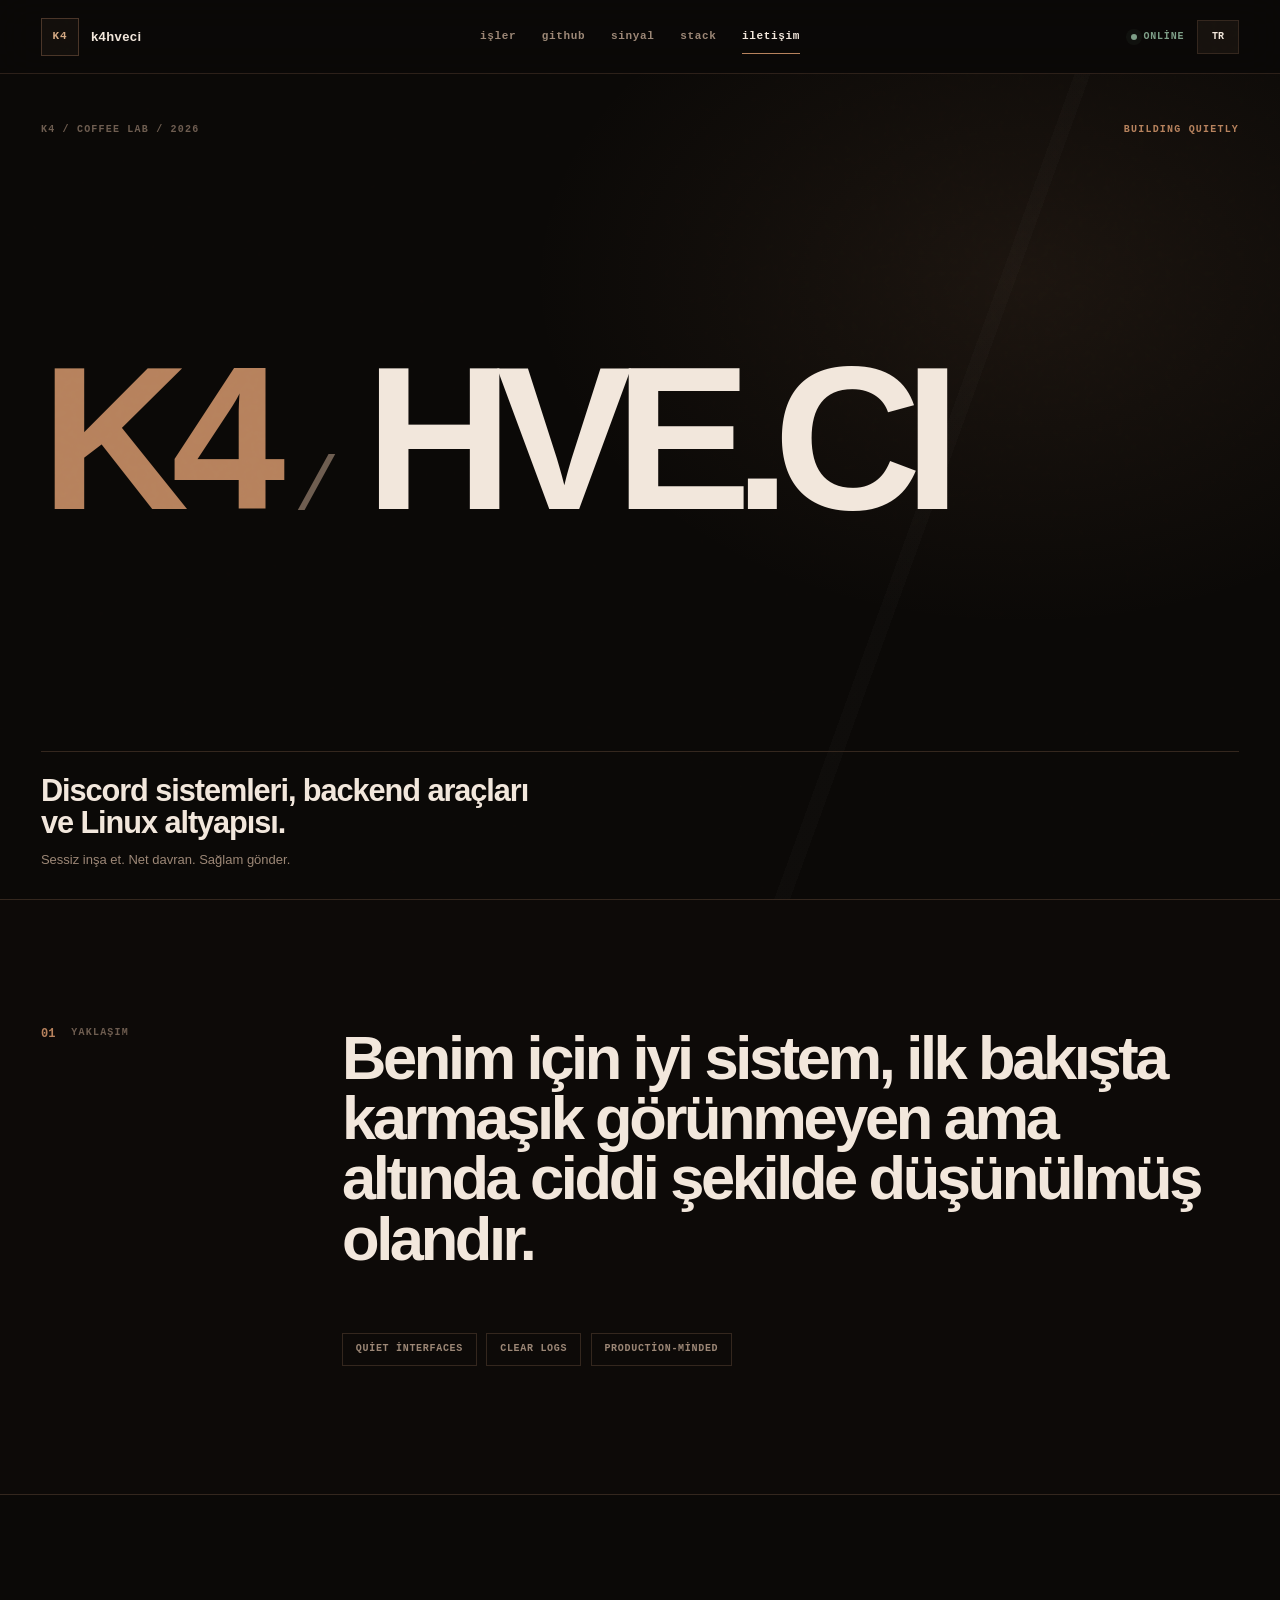
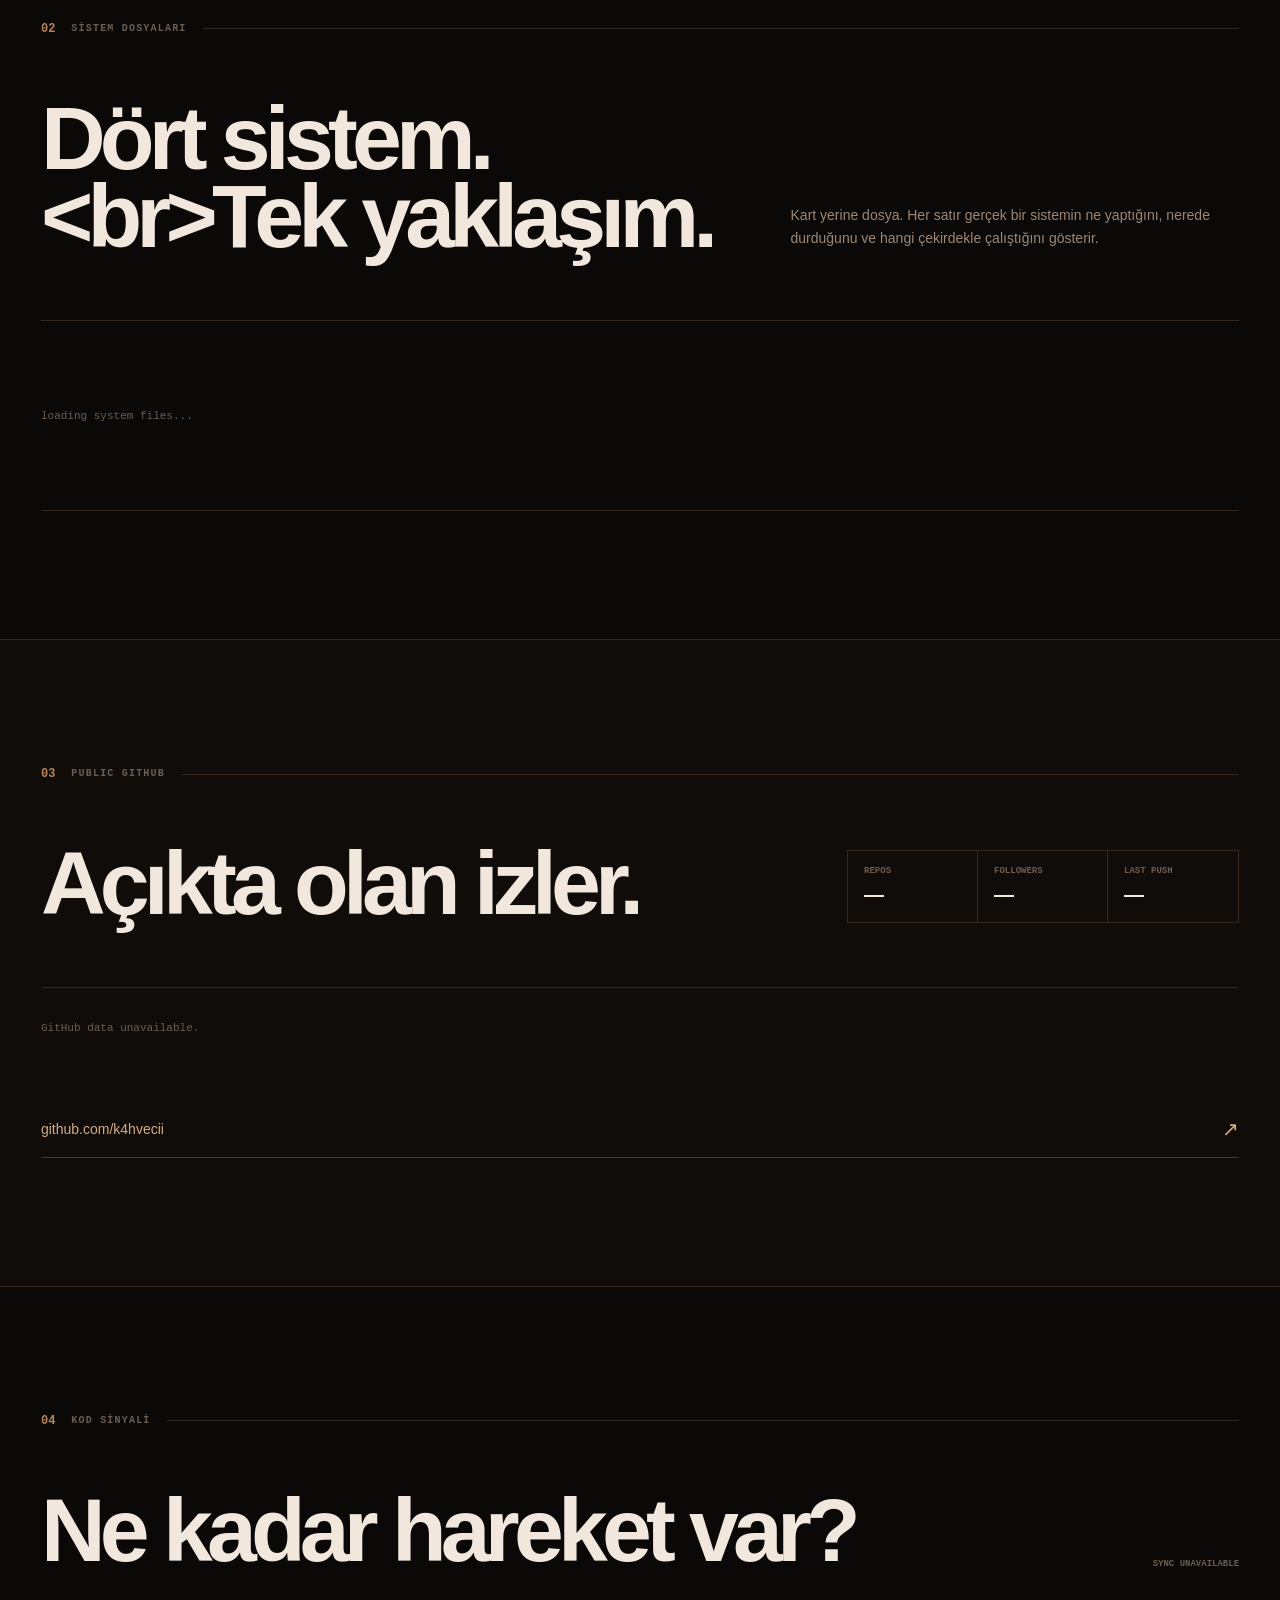
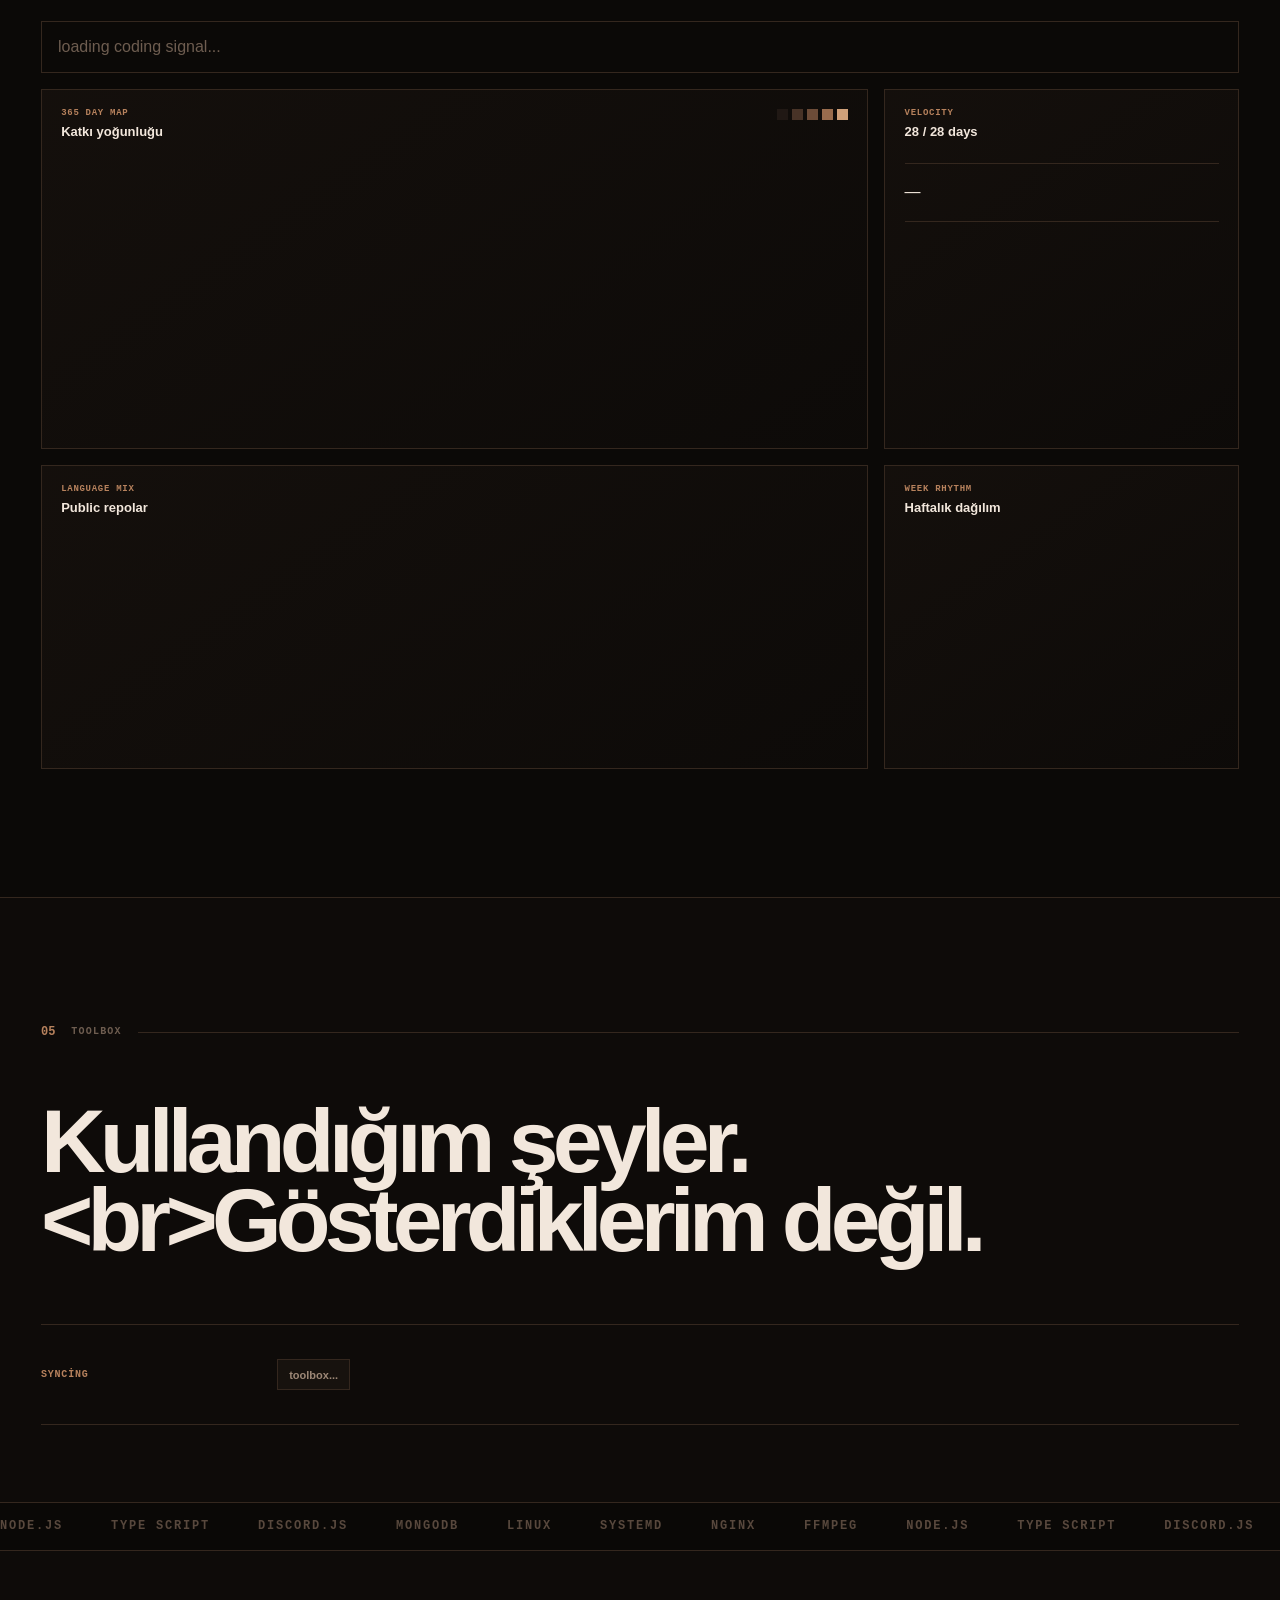
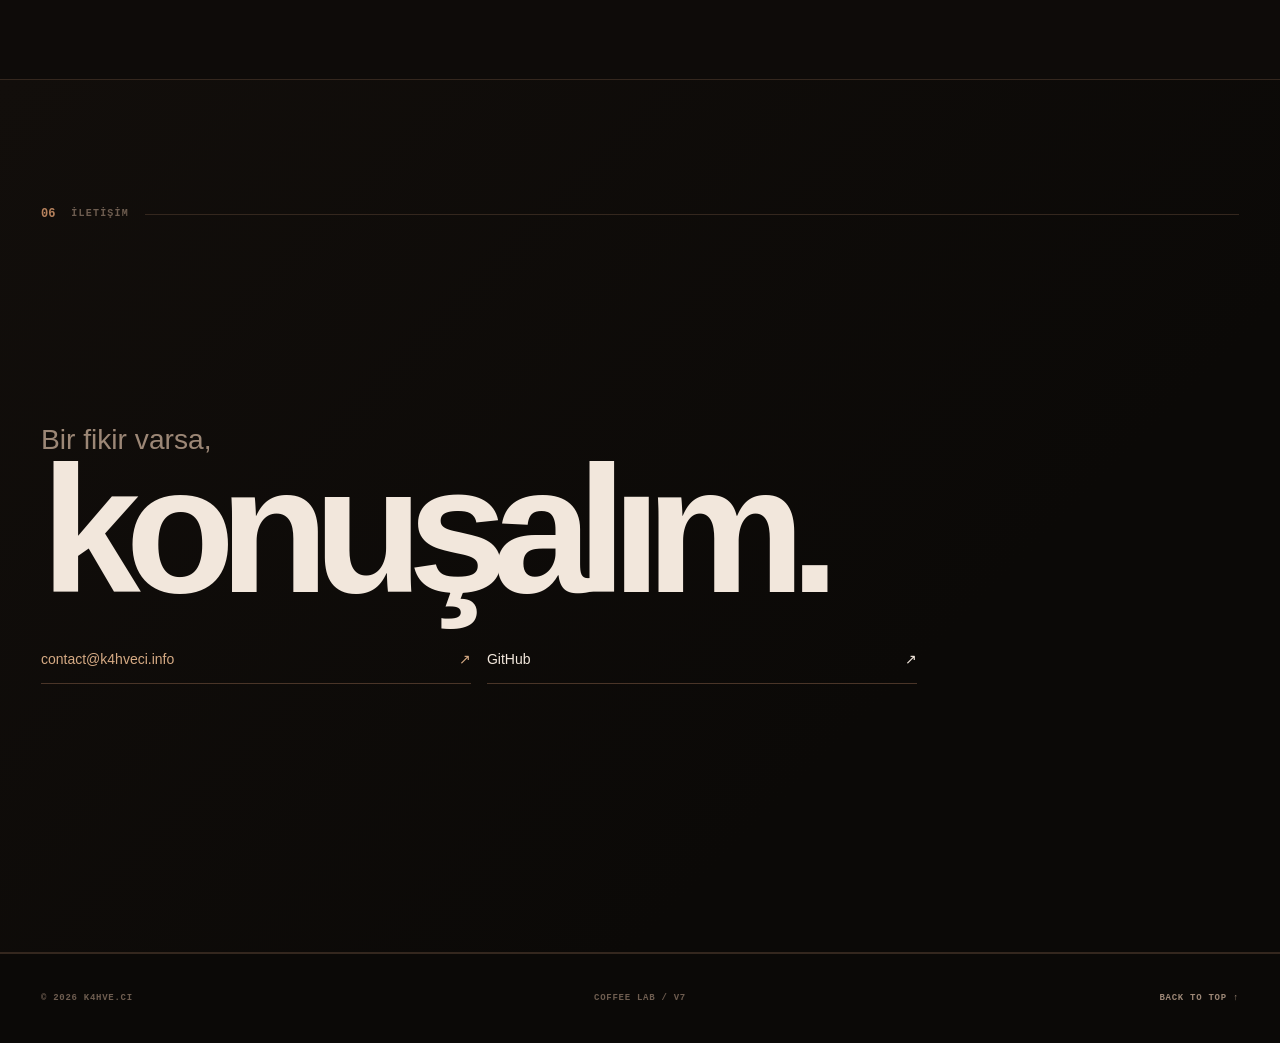
==== commit 2a56510f: "redesign site as K4 Coffee Lab v7" ====
--- a/index.html
+++ b/index.html
@@ -3,207 +3,249 @@
 <head>
   <meta charset="UTF-8" />
   <meta name="viewport" content="width=device-width, initial-scale=1, viewport-fit=cover" />
-  <meta name="theme-color" content="#0a0806" />
+  <meta name="theme-color" content="#0b0907" />
   <meta name="color-scheme" content="dark" />
   <meta name="description" content="K4hveci — Discord sistemleri, backend araçları ve Linux/VPS altyapısı." />
   <meta name="author" content="K4hveci" />
   <meta name="robots" content="index,follow" />
   <link rel="canonical" href="https://k4hveci.info/" />
 
-  <meta property="og:title" content="K4hveci — K4 System" />
-  <meta property="og:description" content="Discord systems / backend / Linux. Quiet interfaces, reliable systems." />
+  <meta property="og:title" content="K4hveci — Coffee Lab" />
+  <meta property="og:description" content="Systems, backend, Discord and Linux — built quietly." />
   <meta property="og:type" content="website" />
   <meta property="og:url" content="https://k4hveci.info/" />
-  <meta property="og:image" content="https://raw.githubusercontent.com/k4hvecii/k4hvecii.github.io/main/assets/images/og-k4-terminal-31.png?rev=20261003a" />
+  <meta property="og:image" content="https://raw.githubusercontent.com/k4hvecii/k4hvecii.github.io/main/assets/images/og-k4-terminal-31.png?rev=20261003b" />
   <meta property="og:site_name" content="K4hveci" />
   <meta property="og:locale" content="tr_TR" />
 
   <meta name="twitter:card" content="summary_large_image" />
-  <meta name="twitter:title" content="K4hveci — K4 System" />
-  <meta name="twitter:description" content="Discord systems / backend / Linux. Quiet interfaces, reliable systems." />
-  <meta name="twitter:image" content="https://raw.githubusercontent.com/k4hvecii/k4hvecii.github.io/main/assets/images/og-k4-terminal-31.png?rev=20261003a" />
+  <meta name="twitter:title" content="K4hveci — Coffee Lab" />
+  <meta name="twitter:description" content="Systems, backend, Discord and Linux — built quietly." />
+  <meta name="twitter:image" content="https://raw.githubusercontent.com/k4hvecii/k4hvecii.github.io/main/assets/images/og-k4-terminal-31.png?rev=20261003b" />
 
   <link rel="icon" href="./assets/icons/favicon.svg" type="image/svg+xml" />
   <link rel="apple-touch-icon" href="./assets/icons/apple-touch-icon.png" />
   <link rel="manifest" href="./site.webmanifest" />
-  <link rel="stylesheet" href="./assets/css/main.css?v=6.0.0" />
-  <title>K4hveci — K4 System</title>
+  <link rel="stylesheet" href="./assets/css/main.css?v=7.0.0" />
+  <title>K4hveci — Coffee Lab</title>
 </head>
-
 <body>
-  <a class="skip" href="#content">İçeriğe geç</a>
-  <div class="page-glow" aria-hidden="true"></div>
-  <div class="scroll-progress" id="scroll-progress" aria-hidden="true"></div>
-
-  <header class="topbar" id="top">
-    <div class="frame topbar__row">
-      <a class="brand" href="#top" aria-label="K4hveci ana sayfa">
-        <span class="brand__mark">K4</span>
-        <span class="brand__copy"><strong>k4hveci</strong><small>system surface</small></span>
-      </a>
-
-      <nav class="nav" aria-label="Ana navigasyon">
-        <a href="#profile" data-tr="profil" data-en="profile">profil</a>
-        <a href="#systems" data-tr="sistemler" data-en="systems">sistemler</a>
-        <a href="#github">github</a>
-        <a href="#activity" data-tr="aktivite" data-en="activity">aktivite</a>
-        <a href="#toolbox">toolbox</a>
-        <a href="#contact" data-tr="iletişim" data-en="contact">iletişim</a>
-      </nav>
-
-      <div class="topbar__actions">
-        <span class="live-chip"><i></i><span data-tr="online" data-en="online">online</span></span>
-        <button class="lang" id="lang-toggle" type="button" aria-label="Dili değiştir">TR</button>
-      </div>
+  <a class="skip" href="#main">İçeriğe geç</a>
+  <div class="cursor-glow" id="cursor-glow" aria-hidden="true"></div>
+  <div class="scroll-line" id="scroll-line" aria-hidden="true"></div>
+
+  <header class="site-head" id="top">
+    <a class="wordmark" href="#top" aria-label="K4hveci ana sayfa">
+      <span class="wordmark__box">K4</span>
+      <span class="wordmark__text">k4hveci</span>
+    </a>
+
+    <nav class="main-nav" aria-label="Ana navigasyon">
+      <a href="#work" data-tr="işler" data-en="work">işler</a>
+      <a href="#public">github</a>
+      <a href="#signal" data-tr="sinyal" data-en="signal">sinyal</a>
+      <a href="#stack">stack</a>
+      <a href="#contact" data-tr="iletişim" data-en="contact">iletişim</a>
+    </nav>
+
+    <div class="head-actions">
+      <span class="online"><i></i> online</span>
+      <button class="lang" id="lang-toggle" type="button" aria-label="Dili değiştir">TR</button>
     </div>
   </header>
 
-  <main id="content">
-    <section class="hero section-full" id="profile">
-      <div class="frame hero__grid">
-        <div class="hero__copy reveal">
-          <div class="hero__eyebrow"><span>01 / PROFILE</span><span class="hero__scale">UI SCALE / 125%</span></div>
-          <h1 id="hero-name">K4HVE.CI</h1>
-          <p class="hero__lead" id="hero-tagline" data-tr="Discord sistemleri, backend araçları ve Linux altyapısı." data-en="Discord systems, backend tooling and Linux infrastructure.">Discord sistemleri, backend araçları ve Linux altyapısı.</p>
-          <p class="hero__principle" id="hero-principle" data-tr="Sessiz arayüzler, net loglar ve üretim odaklı sistemler." data-en="Quiet interfaces, clear logs and production-minded systems.">Sessiz arayüzler, net loglar ve üretim odaklı sistemler.</p>
-          <div class="hero__actions">
-            <a class="button button--primary" href="#systems" data-tr="Sistemlere geç" data-en="Explore systems">Sistemlere geç</a>
-            <a class="button" href="https://github.com/k4hvecii" target="_blank" rel="noopener noreferrer">GitHub ↗</a>
+  <main id="main">
+    <section class="hero">
+      <div class="hero-noise" aria-hidden="true"></div>
+
+      <div class="hero-top reveal">
+        <span class="micro">K4 / COFFEE LAB / 2026</span>
+        <span class="micro hero-status">BUILDING QUIETLY</span>
+      </div>
+
+      <div class="hero-title reveal">
+        <span class="hero-title__k">K4</span>
+        <span class="hero-title__slash">/</span>
+        <span class="hero-title__name" id="hero-name">HVE.CI</span>
+      </div>
+
+      <div class="hero-bottom">
+        <div class="hero-statement reveal">
+          <p id="hero-tagline" data-tr="Discord sistemleri, backend araçları ve Linux altyapısı." data-en="Discord systems, backend tooling and Linux infrastructure.">
+            Discord sistemleri, backend araçları ve Linux altyapısı.
+          </p>
+          <span id="hero-principle" data-tr="Sessiz inşa et. Net davran. Sağlam gönder." data-en="Build quietly. Behave clearly. Ship reliably.">
+            Sessiz inşa et. Net davran. Sağlam gönder.
+          </span>
+        </div>
+
+        <div class="hero-meta reveal">
+          <div><span>MODE</span><strong id="hero-mode">building / debugging / shipping</strong></div>
+          <div><span>FOCUS</span><strong id="hero-focus">Discord systems · backend</strong></div>
+          <div><span>RUNTIME</span><strong id="hero-runtime">Linux · systemd · Nginx</strong></div>
+        </div>
+
+        <a class="hero-scroll reveal" href="#work">
+          <span data-tr="aşağı kaydır" data-en="scroll down">aşağı kaydır</span>
+          <i aria-hidden="true">↓</i>
+        </a>
+      </div>
+    </section>
+
+    <section class="manifesto section-pad">
+      <div class="section-label reveal">
+        <span>01</span>
+        <strong data-tr="YAKLAŞIM" data-en="APPROACH">YAKLAŞIM</strong>
+      </div>
+
+      <div class="manifesto-copy reveal">
+        <p data-tr="Benim için iyi sistem, ilk bakışta karmaşık görünmeyen ama altında ciddi şekilde düşünülmüş olandır."
+           data-en="A good system should look simple at first glance while carrying serious thinking underneath.">
+          Benim için iyi sistem, ilk bakışta karmaşık görünmeyen ama altında ciddi şekilde düşünülmüş olandır.
+        </p>
+        <div class="manifesto-lines">
+          <span>quiet interfaces</span>
+          <span>clear logs</span>
+          <span>production-minded</span>
+        </div>
+      </div>
+    </section>
+
+    <section class="work section-pad" id="work">
+      <div class="section-label reveal">
+        <span>02</span>
+        <strong data-tr="SİSTEM DOSYALARI" data-en="SYSTEM FILES">SİSTEM DOSYALARI</strong>
+      </div>
+
+      <div class="work-head reveal">
+        <h2 data-tr="Dört sistem.<br>Tek yaklaşım." data-en="Four systems.<br>One approach.">Dört sistem.<br>Tek yaklaşım.</h2>
+        <p data-tr="Kart yerine dosya. Her satır gerçek bir sistemin ne yaptığını, nerede durduğunu ve hangi çekirdekle çalıştığını gösterir."
+           data-en="Not cards, but files. Each row shows what a real system does, where it stands and what powers it.">
+          Kart yerine dosya. Her satır gerçek bir sistemin ne yaptığını, nerede durduğunu ve hangi çekirdekle çalıştığını gösterir.
+        </p>
+      </div>
+
+      <div class="case-list" id="system-grid" aria-live="polite">
+        <article class="case-file case-file--loading"><span>loading system files...</span></article>
+      </div>
+    </section>
+
+    <section class="public section-pad" id="public">
+      <div class="section-label reveal">
+        <span>03</span>
+        <strong>PUBLIC GITHUB</strong>
+      </div>
+
+      <div class="public-head reveal">
+        <h2 data-tr="Açıkta olan izler." data-en="Traces left in public.">Açıkta olan izler.</h2>
+        <div class="github-strip" id="github-stats">
+          <div><span>REPOS</span><strong id="stat-repos">—</strong></div>
+          <div><span>FOLLOWERS</span><strong id="stat-followers">—</strong></div>
+          <div><span>LAST PUSH</span><strong id="stat-push">—</strong></div>
+        </div>
+      </div>
+
+      <div class="artifact-list" id="repo-list" aria-live="polite">
+        <div class="artifact-loading">fetching github...</div>
+      </div>
+
+      <a class="public-link reveal" href="https://github.com/k4hvecii" target="_blank" rel="noopener noreferrer">
+        <span>github.com/k4hvecii</span><i>↗</i>
+      </a>
+    </section>
+
+    <section class="signal section-pad" id="signal">
+      <div class="section-label reveal">
+        <span>04</span>
+        <strong data-tr="KOD SİNYALİ" data-en="CODE SIGNAL">KOD SİNYALİ</strong>
+      </div>
+
+      <div class="signal-intro reveal">
+        <h2 data-tr="Ne kadar hareket var?" data-en="How much is moving?">Ne kadar hareket var?</h2>
+        <span class="sync" id="activity-updated">syncing...</span>
+      </div>
+
+      <div class="signal-stats reveal" id="activity-stat-grid">
+        <div class="signal-loading">loading coding signal...</div>
+      </div>
+
+      <div class="signal-grid">
+        <article class="signal-panel signal-panel--map reveal">
+          <div class="signal-panel__head">
+            <div>
+              <span>365 DAY MAP</span>
+              <strong data-tr="Katkı yoğunluğu" data-en="Contribution intensity">Katkı yoğunluğu</strong>
+            </div>
+            <div class="legend" aria-hidden="true"><i data-level="0"></i><i data-level="1"></i><i data-level="2"></i><i data-level="3"></i><i data-level="4"></i></div>
           </div>
-        </div>
-
-        <div class="hero-console reveal" aria-label="K4 sistem durumu">
-          <div class="console__head">
-            <span class="console__dots"><i></i><i></i><i></i></span>
-            <span>k4-system / runtime</span>
-            <span class="console__state">LIVE</span>
+          <div class="heatmap-scroll"><div class="heatmap" id="activity-heatmap"></div></div>
+        </article>
+
+        <article class="signal-panel reveal">
+          <div class="signal-panel__head">
+            <div><span>VELOCITY</span><strong>28 / 28 days</strong></div>
           </div>
-          <div class="console__body">
-            <p class="console__command"><span>$</span> systemctl status k4</p>
-            <p class="console__ok">● active (running)</p>
-            <dl class="console__grid">
-              <div><dt>mode</dt><dd id="hero-mode">building / debugging / shipping</dd></div>
-              <div><dt>focus</dt><dd id="hero-focus">Discord systems · backend</dd></div>
-              <div><dt>runtime</dt><dd id="hero-runtime">Linux · systemd · Nginx</dd></div>
-              <div><dt>surface</dt><dd>full-width / responsive</dd></div>
-            </dl>
-            <div class="console__footer"><span>quiet interfaces</span><span>clear behavior</span><span>reliable systems</span></div>
-          </div>
-        </div>
-      </div>
-
-      <div class="frame hero__rail reveal" aria-label="Hızlı durum">
-        <div><span>architecture</span><strong>data-driven</strong></div>
-        <div><span>delivery</span><strong>GitHub Actions</strong></div>
-        <div><span>deployment</span><strong>Linux / Pages</strong></div>
-        <div><span>interface</span><strong>adaptive / 3 breakpoints</strong></div>
-      </div>
-    </section>
-
-    <section class="section-full section-tone" id="systems">
-      <div class="frame section-layout">
-        <header class="section-intro reveal">
-          <span class="section-kicker">02 / SYSTEMS</span>
-          <h2 data-tr="Masadaki sistemler." data-en="Systems on the desk.">Masadaki sistemler.</h2>
-          <p data-tr="Her kart bir proje vitrini değil; gerçek bir sistemin ne çözdüğünü, hangi durumda olduğunu ve hangi çekirdekle çalıştığını gösterir." data-en="Each surface describes a real system: what it solves, its current state and the core it runs on.">Her kart bir proje vitrini değil; gerçek bir sistemin ne çözdüğünü, hangi durumda olduğunu ve hangi çekirdekle çalıştığını gösterir.</p>
-        </header>
-        <div class="system-grid" id="system-grid" aria-live="polite"><article class="system-card skeleton"><span>syncing systems...</span></article></div>
-      </div>
-    </section>
-
-    <section class="section-full" id="github">
-      <div class="frame section-layout">
-        <header class="section-intro reveal">
-          <span class="section-kicker">03 / PUBLIC GITHUB</span>
-          <h2 data-tr="Açık yüzey." data-en="Public surface.">Açık yüzey.</h2>
-          <p data-tr="Public repolar doğrudan GitHub API'den geliyor; kartlar veri değiştikçe kendini güncelliyor." data-en="Public repositories come directly from the GitHub API and update as the data changes.">Public repolar doğrudan GitHub API'den geliyor; kartlar veri değiştikçe kendini güncelliyor.</p>
-        </header>
-
-        <div class="github-surface reveal">
-          <div class="github-summary" id="github-stats" aria-live="polite">
-            <div><span>public repos</span><strong id="stat-repos">—</strong></div>
-            <div><span>followers</span><strong id="stat-followers">—</strong></div>
-            <div><span>last push</span><strong id="stat-push">—</strong></div>
-            <a href="https://github.com/k4hvecii" target="_blank" rel="noopener noreferrer">github.com/k4hvecii ↗</a>
-          </div>
-          <div class="repo-list" id="repo-list" aria-live="polite"><div class="repo-loading">fetching github...</div></div>
-        </div>
-      </div>
-    </section>
-
-    <section class="section-full section-tone" id="activity">
-      <div class="frame section-layout">
-        <header class="section-intro reveal">
-          <span class="section-kicker">04 / CODING ACTIVITY</span>
-          <h2 data-tr="Son 365 gün." data-en="Last 365 days.">Son 365 gün.</h2>
-          <p data-tr="Katkı, seri, hız, dil ve hafta içi dağılımı profil workflow'undan günlük güncellenir." data-en="Contributions, streaks, velocity, languages and weekday activity refresh daily from the profile workflow.">Katkı, seri, hız, dil ve hafta içi dağılımı profil workflow'undan günlük güncellenir.</p>
-          <span class="sync-state" id="activity-updated">syncing...</span>
-        </header>
-
-        <div class="activity-surface">
-          <div class="activity-stats reveal" id="activity-stat-grid" aria-live="polite"><div class="activity-loading">loading coding stats...</div></div>
-
-          <div class="activity-grid">
-            <article class="panel panel--heatmap reveal">
-              <div class="panel__head">
-                <div><span>CONTRIBUTION MAP</span><strong data-tr="Günlük yoğunluk" data-en="Daily intensity">Günlük yoğunluk</strong></div>
-                <div class="heatmap-legend" aria-hidden="true"><span>less</span><i data-level="0"></i><i data-level="1"></i><i data-level="2"></i><i data-level="3"></i><i data-level="4"></i><span>more</span></div>
-              </div>
-              <div class="heatmap-scroll"><div class="heatmap" id="activity-heatmap"></div></div>
-            </article>
-
-            <article class="panel reveal">
-              <div class="panel__head"><div><span>VELOCITY</span><strong data-tr="28 gün / önceki 28 gün" data-en="28 days / previous 28 days">28 gün / önceki 28 gün</strong></div></div>
-              <div class="velocity" id="activity-velocity">—</div>
-              <div class="activity-mini" id="activity-mini"></div>
-            </article>
-
-            <article class="panel reveal">
-              <div class="panel__head"><div><span>LANGUAGES</span><strong data-tr="Public repolar" data-en="Public repositories">Public repolar</strong></div></div>
-              <div class="language-bars" id="activity-languages"></div>
-            </article>
-
-            <article class="panel reveal">
-              <div class="panel__head"><div><span>WEEKDAY ACTIVITY</span><strong data-tr="Haftalık dağılım" data-en="Weekly distribution">Haftalık dağılım</strong></div></div>
-              <div class="weekday-chart" id="activity-weekdays"></div>
-            </article>
-          </div>
-        </div>
-      </div>
-    </section>
-
-    <section class="section-full" id="toolbox">
-      <div class="frame section-layout">
-        <header class="section-intro reveal">
-          <span class="section-kicker">05 / TOOLBOX</span>
-          <h2 data-tr="Çekirdek parçalar." data-en="Core pieces.">Çekirdek parçalar.</h2>
-          <p data-tr="Uzun teknoloji duvarı yerine her gün gerçekten kullandığım parçalar." data-en="The tools I actually use every day instead of a long technology wall.">Uzun teknoloji duvarı yerine her gün gerçekten kullandığım parçalar.</p>
-        </header>
-        <div class="stack-board reveal" id="stack-board"><div class="stack-line"><span>syncing</span><div><b>toolbox...</b></div></div></div>
-      </div>
-    </section>
-
-    <section class="section-full contact-section" id="contact">
-      <div class="frame">
-        <div class="contact-panel reveal">
-          <div class="contact-panel__copy">
-            <span class="section-kicker">06 / CONTACT</span>
-            <h2 data-tr="Bir şey inşa ediyorsan konuşabiliriz." data-en="If you're building something, we can talk.">Bir şey inşa ediyorsan konuşabiliriz.</h2>
-            <p data-tr="Discord, backend, Linux, sistem tasarımı veya teknik bir fikir." data-en="Discord, backend, Linux, system design or a technical idea.">Discord, backend, Linux, sistem tasarımı veya teknik bir fikir.</p>
-          </div>
-          <div class="contact-panel__actions">
-            <a class="button button--primary" id="contact-mail" href="mailto:contact@k4hveci.info">contact@k4hveci.info</a>
-            <a class="button" href="https://github.com/k4hvecii" target="_blank" rel="noopener noreferrer">GitHub ↗</a>
-          </div>
+          <div class="velocity" id="activity-velocity">—</div>
+          <div class="activity-mini" id="activity-mini"></div>
+        </article>
+
+        <article class="signal-panel reveal">
+          <div class="signal-panel__head"><div><span>LANGUAGE MIX</span><strong data-tr="Public repolar" data-en="Public repositories">Public repolar</strong></div></div>
+          <div class="language-bars" id="activity-languages"></div>
+        </article>
+
+        <article class="signal-panel reveal">
+          <div class="signal-panel__head"><div><span>WEEK RHYTHM</span><strong data-tr="Haftalık dağılım" data-en="Weekly rhythm">Haftalık dağılım</strong></div></div>
+          <div class="weekday-chart" id="activity-weekdays"></div>
+        </article>
+      </div>
+    </section>
+
+    <section class="stack section-pad" id="stack">
+      <div class="section-label reveal">
+        <span>05</span>
+        <strong>TOOLBOX</strong>
+      </div>
+
+      <div class="stack-head reveal">
+        <h2 data-tr="Kullandığım şeyler.<br>Gösterdiklerim değil." data-en="What I use.<br>Not what I collect.">Kullandığım şeyler.<br>Gösterdiklerim değil.</h2>
+      </div>
+
+      <div class="stack-board reveal" id="stack-board">
+        <div class="stack-row"><span>syncing</span><div><b>toolbox...</b></div></div>
+      </div>
+
+      <div class="ticker" aria-hidden="true">
+        <div class="ticker__track">
+          <span>NODE.JS</span><span>TYPE SCRIPT</span><span>DISCORD.JS</span><span>MONGODB</span><span>LINUX</span><span>SYSTEMD</span><span>NGINX</span><span>FFMPEG</span>
+          <span>NODE.JS</span><span>TYPE SCRIPT</span><span>DISCORD.JS</span><span>MONGODB</span><span>LINUX</span><span>SYSTEMD</span><span>NGINX</span><span>FFMPEG</span>
+        </div>
+      </div>
+    </section>
+
+    <section class="contact section-pad" id="contact">
+      <div class="section-label reveal">
+        <span>06</span>
+        <strong data-tr="İLETİŞİM" data-en="CONTACT">İLETİŞİM</strong>
+      </div>
+
+      <div class="contact-stage reveal">
+        <p class="contact-kicker" data-tr="Bir fikir varsa," data-en="If there is an idea,">Bir fikir varsa,</p>
+        <h2 data-tr="konuşalım." data-en="let's talk.">konuşalım.</h2>
+        <div class="contact-actions">
+          <a id="contact-mail" class="contact-mail" href="mailto:contact@k4hveci.info">contact@k4hveci.info <i>↗</i></a>
+          <a class="contact-github" href="https://github.com/k4hvecii" target="_blank" rel="noopener noreferrer">GitHub <i>↗</i></a>
         </div>
       </div>
     </section>
   </main>
 
-  <footer class="footer section-full">
-    <div class="frame footer__row"><span>© <span id="year"></span> K4hveci</span><span>K4 System / responsive surface v6</span></div>
+  <footer class="footer">
+    <span>© <span id="year"></span> K4HVE.CI</span>
+    <span>COFFEE LAB / V7</span>
+    <a href="#top">BACK TO TOP ↑</a>
   </footer>
 
-  <script src="./assets/js/main.js?v=6.0.0" defer></script>
+  <script src="./assets/js/main.js?v=7.0.0" defer></script>
 </body>
 </html>
--- a/assets/css/main.css
+++ b/assets/css/main.css
@@ -1,20 +1,164 @@
-:root{--bg:#0a0806;--bg-soft:#0e0b09;--panel:#12100d;--panel-2:#16120f;--line:#2b211a;--line-strong:#3c2d23;--text:#f3e8dc;--muted:#9b8777;--dim:#6e5e51;--coffee:#b7835d;--coffee-soft:#d0a17a;--green:#7fa28a;--base:20px;--gutter:clamp(1.25rem,3vw,3.5rem);--section-y:clamp(4rem,8vw,8rem);--radius:1rem;--radius-lg:1.4rem;--ease:cubic-bezier(.16,1,.3,1)}
-*{box-sizing:border-box}html{scroll-behavior:smooth;font-size:var(--base);background:var(--bg)}body{margin:0;min-width:320px;overflow-x:hidden;color:var(--text);background:linear-gradient(rgba(255,255,255,.014) 1px,transparent 1px),linear-gradient(90deg,rgba(255,255,255,.014) 1px,transparent 1px),var(--bg);background-size:32px 32px;font-family:Inter,ui-sans-serif,-apple-system,BlinkMacSystemFont,"Segoe UI",sans-serif;line-height:1.5;-webkit-font-smoothing:antialiased}a{color:inherit;text-decoration:none}button,input{font:inherit}button{color:inherit}img,svg{display:block;max-width:100%}::selection{background:rgba(183,131,93,.3);color:var(--text)}
-.skip{position:fixed;left:1rem;top:1rem;z-index:1000;padding:.65rem .8rem;border:1px solid var(--line-strong);background:var(--panel);transform:translateY(-180%)}.skip:focus{transform:none}.page-glow{position:fixed;inset:0;pointer-events:none;z-index:-1;background:radial-gradient(50vw 50vw at 90% 12%,rgba(183,131,93,.07),transparent 70%),radial-gradient(40vw 40vw at 8% 60%,rgba(127,162,138,.035),transparent 72%)}.scroll-progress{position:fixed;inset:0 0 auto;height:2px;z-index:100;transform:scaleX(0);transform-origin:0 50%;background:linear-gradient(90deg,var(--coffee),var(--coffee-soft));box-shadow:0 0 18px rgba(183,131,93,.18)}
-.frame{width:100%;padding-inline:var(--gutter)}.section-full{width:100%;border-top:1px solid var(--line)}.section-tone{background:linear-gradient(180deg,rgba(255,255,255,.012),rgba(255,255,255,.004))}
-.topbar{position:sticky;top:0;z-index:80;border-bottom:1px solid rgba(60,45,35,.78);background:rgba(10,8,6,.86);backdrop-filter:blur(18px)}.topbar__row{min-height:4.25rem;display:grid;grid-template-columns:minmax(10rem,1fr) auto minmax(10rem,1fr);align-items:center;gap:1.4rem}.brand{display:inline-flex;align-items:center;gap:.72rem;width:fit-content}.brand__mark{width:2.35rem;aspect-ratio:1;display:grid;place-items:center;border:1px solid var(--line-strong);border-radius:.65rem;color:var(--coffee-soft);background:linear-gradient(145deg,#17110d,#0d0a08);font:700 .66rem/1 ui-monospace,SFMono-Regular,Menlo,Consolas,monospace;letter-spacing:.05em}.brand__copy{display:grid;gap:.05rem}.brand__copy strong{font-size:.78rem;letter-spacing:.02em}.brand__copy small{color:var(--dim);font:500 .48rem/1.2 ui-monospace,SFMono-Regular,Menlo,Consolas,monospace;text-transform:uppercase;letter-spacing:.08em}.nav{display:flex;align-items:center;justify-content:center;gap:clamp(.8rem,1.7vw,1.7rem)}.nav a{position:relative;color:var(--muted);font:600 .6rem/1 ui-monospace,SFMono-Regular,Menlo,Consolas,monospace;letter-spacing:.045em;transition:color .2s ease}.nav a::after{content:"";position:absolute;left:0;right:0;bottom:-.55rem;height:1px;transform:scaleX(0);transform-origin:left;background:var(--coffee);transition:transform .3s var(--ease)}.nav a:hover,.nav a.is-active{color:var(--text)}.nav a:hover::after,.nav a.is-active::after{transform:scaleX(1)}.topbar__actions{justify-self:end;display:flex;align-items:center;gap:.65rem}.live-chip{display:inline-flex;align-items:center;gap:.4rem;color:var(--green);font:600 .5rem/1 ui-monospace,SFMono-Regular,Menlo,Consolas,monospace;text-transform:uppercase;letter-spacing:.08em}.live-chip i{width:.4rem;height:.4rem;border-radius:50%;background:var(--green);box-shadow:0 0 0 4px rgba(127,162,138,.08)}.lang{min-width:2.35rem;min-height:2.05rem;border:1px solid var(--line);border-radius:.65rem;background:var(--panel);cursor:pointer;font:700 .55rem/1 ui-monospace,SFMono-Regular,Menlo,Consolas,monospace;transition:border-color .2s ease,transform .2s var(--ease)}.lang:hover{border-color:var(--coffee);transform:translateY(-1px)}
-.hero{min-height:calc(100svh - 4.25rem);display:flex;flex-direction:column;justify-content:center;padding-block:clamp(2.5rem,5vw,5rem) 1.5rem}.hero__grid{display:grid;grid-template-columns:minmax(0,1.2fr) minmax(25rem,.8fr);align-items:center;gap:clamp(2rem,5vw,6rem)}.hero__copy{min-width:0}.hero__eyebrow{display:flex;align-items:center;gap:1rem;color:var(--coffee);font:600 .55rem/1 ui-monospace,SFMono-Regular,Menlo,Consolas,monospace;letter-spacing:.09em}.hero__scale{color:var(--dim);padding-left:1rem;border-left:1px solid var(--line)}.hero h1{margin:1rem 0 .85rem;font-size:clamp(4rem,8.3vw,8.4rem);line-height:.86;letter-spacing:-.065em;font-weight:800}.hero__lead{max-width:52rem;margin:0;font-size:clamp(1.18rem,2vw,1.8rem);line-height:1.25;letter-spacing:-.025em}.hero__principle{max-width:40rem;margin:1rem 0 0;color:var(--muted);font-size:.82rem}.hero__actions{display:flex;flex-wrap:wrap;gap:.65rem;margin-top:1.8rem}.button{min-height:2.6rem;padding:.72rem 1rem;display:inline-flex;align-items:center;justify-content:center;gap:.45rem;border:1px solid var(--line-strong);border-radius:.8rem;background:rgba(18,16,13,.72);color:var(--text);font-size:.65rem;font-weight:700;transition:transform .25s var(--ease),border-color .2s ease,background .2s ease}.button:hover{transform:translateY(-2px);border-color:#684b38}.button--primary{background:var(--coffee);border-color:var(--coffee);color:#120d09}.button--primary:hover{background:var(--coffee-soft)}
-.hero-console{width:100%;border:1px solid var(--line-strong);border-radius:var(--radius-lg);overflow:hidden;background:linear-gradient(160deg,rgba(22,18,15,.98),rgba(13,10,8,.96));box-shadow:0 2rem 5rem rgba(0,0,0,.28)}.console__head{min-height:2.7rem;padding:0 1rem;display:grid;grid-template-columns:1fr auto 1fr;align-items:center;gap:.8rem;border-bottom:1px solid var(--line);color:var(--dim);font:600 .49rem/1 ui-monospace,SFMono-Regular,Menlo,Consolas,monospace}.console__dots{display:flex;gap:.32rem}.console__dots i{width:.42rem;height:.42rem;border-radius:50%;background:#755440}.console__dots i:nth-child(2){background:#665b45}.console__dots i:nth-child(3){background:#506352}.console__state{justify-self:end;color:var(--green)}.console__body{padding:1.25rem}.console__body p{margin:0;font:500 .62rem/1.55 ui-monospace,SFMono-Regular,Menlo,Consolas,monospace}.console__command{color:var(--muted)}.console__command span{color:var(--coffee)}.console__ok{margin-top:.32rem!important;color:var(--green)}.console__grid{margin:1.25rem 0;padding:1rem 0;display:grid;grid-template-columns:1fr 1fr;gap:1rem;border-block:1px solid var(--line)}.console__grid div{min-width:0}.console__grid dt{color:var(--dim);font:600 .48rem/1 ui-monospace,SFMono-Regular,Menlo,Consolas,monospace;text-transform:uppercase;letter-spacing:.08em}.console__grid dd{margin:.35rem 0 0;color:var(--text);font-size:.66rem;overflow-wrap:anywhere}.console__footer{display:flex;flex-wrap:wrap;gap:.45rem}.console__footer span{padding:.42rem .55rem;border:1px solid var(--line);border-radius:.5rem;color:var(--muted);font:500 .48rem/1 ui-monospace,SFMono-Regular,Menlo,Consolas,monospace}
-.hero__rail{margin-top:clamp(2rem,5vw,4rem);display:grid;grid-template-columns:repeat(4,1fr);border-block:1px solid var(--line)}.hero__rail div{min-width:0;padding:.9rem 1rem;border-right:1px solid var(--line)}.hero__rail div:first-child{padding-left:0}.hero__rail div:last-child{border-right:0}.hero__rail span{display:block;color:var(--dim);font:600 .48rem/1 ui-monospace,SFMono-Regular,Menlo,Consolas,monospace;text-transform:uppercase;letter-spacing:.07em}.hero__rail strong{display:block;margin-top:.35rem;font-size:.66rem;font-weight:650}
-.section-layout{padding-block:var(--section-y);display:grid;grid-template-columns:minmax(14rem,24%) minmax(0,1fr);gap:clamp(2.2rem,5vw,6rem);align-items:start}.section-intro{position:sticky;top:6.2rem;align-self:start}.section-kicker{color:var(--coffee);font:600 .53rem/1 ui-monospace,SFMono-Regular,Menlo,Consolas,monospace;letter-spacing:.09em}.section-intro h2,.contact-panel h2{margin:.8rem 0 .8rem;font-size:clamp(1.8rem,3.2vw,3.2rem);line-height:1;letter-spacing:-.045em}.section-intro p,.contact-panel p{margin:0;color:var(--muted);font-size:.72rem;line-height:1.6}.sync-state{display:inline-block;margin-top:1.2rem;color:var(--dim);font:600 .48rem/1 ui-monospace,SFMono-Regular,Menlo,Consolas,monospace}
-.system-grid{display:grid;grid-template-columns:repeat(2,minmax(0,1fr));gap:.8rem}.system-card{min-height:15rem;padding:1.15rem;display:flex;flex-direction:column;border:1px solid var(--line);border-radius:var(--radius);background:linear-gradient(145deg,rgba(22,18,15,.9),rgba(15,12,10,.82));transition:transform .28s var(--ease),border-color .2s ease,background .2s ease}.system-card:hover{transform:translateY(-4px);border-color:#5c4333;background:linear-gradient(145deg,rgba(25,20,16,.98),rgba(16,13,10,.9))}.system-card__top{display:flex;justify-content:space-between;gap:1rem;color:var(--dim);font:600 .48rem/1 ui-monospace,SFMono-Regular,Menlo,Consolas,monospace;text-transform:uppercase;letter-spacing:.06em}.status-pill{color:var(--green);padding:.35rem .48rem;border:1px solid rgba(127,162,138,.18);border-radius:999px;background:rgba(127,162,138,.05)}.system-card h3{margin:2.2rem 0 .55rem;font-size:1.25rem;letter-spacing:-.03em}.system-card p{margin:0;color:var(--muted);font-size:.67rem;line-height:1.55}.system-card__tags{margin-top:auto;padding-top:1.3rem;display:flex;flex-wrap:wrap;gap:.38rem}.system-card__tags span{padding:.38rem .5rem;border:1px solid var(--line);border-radius:.45rem;color:var(--muted);font:500 .46rem/1 ui-monospace,SFMono-Regular,Menlo,Consolas,monospace}.skeleton{color:var(--dim)}
-.github-surface{min-width:0}.github-summary{display:grid;grid-template-columns:repeat(3,minmax(0,1fr)) auto;border:1px solid var(--line);border-radius:var(--radius);overflow:hidden;background:rgba(18,16,13,.72)}.github-summary>*{min-width:0;padding:.9rem 1rem;border-right:1px solid var(--line)}.github-summary>*:last-child{border-right:0}.github-summary span{display:block;color:var(--dim);font:600 .46rem/1 ui-monospace,SFMono-Regular,Menlo,Consolas,monospace;text-transform:uppercase}.github-summary strong{display:block;margin-top:.35rem;font-size:1rem}.github-summary>a{display:flex;align-items:center;justify-content:flex-end;color:var(--coffee-soft);font-size:.58rem}.repo-list{margin-top:.8rem;border:1px solid var(--line);border-radius:var(--radius);overflow:hidden}.repo-card{width:100%;min-height:6.8rem;padding:1rem 1.1rem;display:grid;grid-template-columns:minmax(11rem,1.1fr) minmax(14rem,2fr) auto;gap:1.4rem;align-items:center;border-bottom:1px solid var(--line);background:rgba(15,12,10,.72);transition:background .2s ease,padding-left .28s var(--ease)}.repo-card:last-child{border-bottom:0}.repo-card:hover{background:rgba(24,19,15,.9);padding-left:1.35rem}.repo-card__title strong{display:block;font-size:.72rem;overflow-wrap:anywhere}.repo-card__title span{display:block;margin-top:.35rem;color:var(--dim);font:500 .45rem/1 ui-monospace,SFMono-Regular,Menlo,Consolas,monospace}.repo-card__desc{margin:0;color:var(--muted);font-size:.6rem}.repo-card__meta{min-width:10rem;display:flex;justify-content:flex-end;flex-wrap:wrap;gap:.35rem}.repo-card__meta span{padding:.35rem .45rem;border:1px solid var(--line);border-radius:.42rem;color:var(--muted);font:500 .43rem/1 ui-monospace,SFMono-Regular,Menlo,Consolas,monospace}.repo-loading{padding:1rem;color:var(--dim);font:500 .52rem/1.5 ui-monospace,SFMono-Regular,Menlo,Consolas,monospace}
-.activity-surface{min-width:0}.activity-stats{display:grid;grid-template-columns:repeat(6,minmax(0,1fr));border:1px solid var(--line);border-radius:var(--radius);overflow:hidden}.activity-stat{min-width:0;min-height:5.8rem;padding:.85rem;border-right:1px solid var(--line);background:rgba(18,16,13,.75)}.activity-stat:last-child{border-right:0}.activity-stat span{display:block;color:var(--dim);font:600 .44rem/1.25 ui-monospace,SFMono-Regular,Menlo,Consolas,monospace;text-transform:uppercase}.activity-stat strong{display:block;margin-top:.5rem;font-size:1.05rem;font-variant-numeric:tabular-nums}.activity-stat small{display:block;margin-top:.25rem;color:var(--dim);font-size:.44rem}.activity-loading{padding:1rem;color:var(--dim)}.activity-grid{margin-top:.8rem;display:grid;grid-template-columns:1.35fr .65fr;gap:.8rem}.panel{min-width:0;min-height:15rem;padding:1rem;border:1px solid var(--line);border-radius:var(--radius);background:rgba(18,16,13,.74)}.panel--heatmap{min-height:15rem}.panel__head{display:flex;justify-content:space-between;gap:1rem;align-items:flex-start;margin-bottom:1rem}.panel__head span{display:block;color:var(--dim);font:600 .44rem/1 ui-monospace,SFMono-Regular,Menlo,Consolas,monospace;letter-spacing:.07em}.panel__head strong{display:block;margin-top:.35rem;font-size:.62rem}.heatmap-legend{display:flex;align-items:center;gap:.22rem;color:var(--dim);font-size:.42rem}.heatmap-legend i,.heatmap-cell{width:.48rem;height:.48rem;border-radius:.16rem;background:#201915}.heatmap-legend i[data-level="1"],.heatmap-cell[data-level="1"]{background:#4b3629}.heatmap-legend i[data-level="2"],.heatmap-cell[data-level="2"]{background:#70503b}.heatmap-legend i[data-level="3"],.heatmap-cell[data-level="3"]{background:#976b4d}.heatmap-legend i[data-level="4"],.heatmap-cell[data-level="4"]{background:var(--coffee-soft)}.heatmap-scroll{overflow-x:auto;padding-bottom:.35rem;scrollbar-width:thin}.heatmap{min-width:max-content;display:flex;gap:.19rem}.heatmap-week{display:grid;gap:.19rem}.heatmap-cell{display:block;transition:transform .18s ease,filter .18s ease}.heatmap-cell:hover{transform:scale(1.45);filter:brightness(1.25)}.velocity{min-height:5rem;display:flex;align-items:baseline;justify-content:space-between;gap:1rem;padding-bottom:.9rem;border-bottom:1px solid var(--line)}.velocity strong{font-size:1.9rem;letter-spacing:-.04em}.velocity span{color:var(--muted);font:600 .5rem/1 ui-monospace,SFMono-Regular,Menlo,Consolas,monospace}.activity-mini{display:grid;grid-template-columns:repeat(2,1fr)}.activity-mini .activity-stat{min-height:4.7rem;padding:.8rem 0;border-right:0;border-bottom:1px solid var(--line);background:transparent}.activity-mini .activity-stat:nth-child(odd){padding-right:.7rem;border-right:1px solid var(--line)}.activity-mini .activity-stat:nth-child(even){padding-left:.7rem}.language-bars{display:grid;gap:.9rem}.language-row>div:first-child{display:flex;justify-content:space-between;gap:1rem;color:var(--muted);font-size:.55rem}.language-track{height:.34rem;margin-top:.35rem;border-radius:999px;overflow:hidden;background:#201915}.language-track i{display:block;height:100%;border-radius:inherit;background:var(--language-color,var(--coffee))}.weekday-chart{min-height:10rem;display:grid;grid-template-columns:repeat(7,1fr);gap:.55rem;align-items:end}.weekday-bar{min-width:0;height:8.4rem;display:flex;flex-direction:column;justify-content:flex-end;gap:.45rem;align-items:center}.weekday-bar i{width:min(1.5rem,66%);min-height:.2rem;border-radius:.35rem .35rem .12rem .12rem;background:linear-gradient(180deg,var(--coffee-soft),#6d4d39)}.weekday-bar span{color:var(--dim);font:600 .42rem/1 ui-monospace,SFMono-Regular,Menlo,Consolas,monospace}
-.stack-board{border:1px solid var(--line);border-radius:var(--radius);overflow:hidden}.stack-line{min-height:5.4rem;padding:.85rem 1rem;display:grid;grid-template-columns:minmax(7rem,.5fr) 2fr;align-items:center;gap:1rem;border-bottom:1px solid var(--line);background:rgba(15,12,10,.72)}.stack-line:last-child{border-bottom:0}.stack-line>span{color:var(--coffee);font:600 .48rem/1 ui-monospace,SFMono-Regular,Menlo,Consolas,monospace;text-transform:uppercase}.stack-line>div{display:flex;flex-wrap:wrap;gap:.45rem}.stack-line b{padding:.45rem .58rem;border:1px solid var(--line);border-radius:.5rem;font-size:.55rem;font-weight:600;color:var(--muted);background:var(--panel)}
-.contact-section{padding-block:var(--section-y);background:linear-gradient(100deg,rgba(183,131,93,.075),transparent 35%),var(--bg-soft)}.contact-panel{min-height:18rem;padding:clamp(1.4rem,3.5vw,3rem);display:grid;grid-template-columns:1.25fr auto;align-items:end;gap:2rem;border:1px solid var(--line-strong);border-radius:var(--radius-lg);background:linear-gradient(145deg,rgba(24,19,15,.94),rgba(14,11,9,.94))}.contact-panel__copy{max-width:52rem}.contact-panel__actions{display:flex;flex-wrap:wrap;justify-content:flex-end;gap:.6rem}.footer{background:#080604}.footer__row{min-height:4.6rem;display:flex;justify-content:space-between;align-items:center;gap:1rem;color:var(--dim);font:500 .46rem/1.4 ui-monospace,SFMono-Regular,Menlo,Consolas,monospace}
-.reveal{opacity:0;transform:translateY(1rem);transition:opacity .65s var(--ease),transform .7s var(--ease)}.reveal.is-visible{opacity:1;transform:none}
-@media (hover:hover) and (pointer:fine){.system-card,.panel,.contact-panel,.hero-console{position:relative}.system-card::after,.panel::after,.contact-panel::after,.hero-console::after{content:"";position:absolute;inset:0;border-radius:inherit;pointer-events:none;opacity:0;background:radial-gradient(28rem circle at var(--mx,50%) var(--my,50%),rgba(183,131,93,.07),transparent 62%);transition:opacity .25s ease}.system-card:hover::after,.panel:hover::after,.contact-panel:hover::after,.hero-console:hover::after{opacity:1}}
-@media (max-width:1199px){:root{--base:18px;--gutter:clamp(1.15rem,4vw,2.4rem);--section-y:clamp(3.4rem,8vw,5.5rem)}.topbar__row{grid-template-columns:auto 1fr auto;gap:1rem}.brand__copy small{display:none}.nav{justify-content:flex-start;overflow-x:auto;padding-block:1rem;scrollbar-width:none}.nav::-webkit-scrollbar{display:none}.nav a{white-space:nowrap}.hero{min-height:auto;padding-top:4rem}.hero__grid{grid-template-columns:1fr;gap:2rem}.hero__copy{max-width:58rem}.hero-console{max-width:none}.hero__rail{grid-template-columns:repeat(2,1fr)}.hero__rail div:nth-child(2){border-right:0}.hero__rail div:nth-child(-n+2){border-bottom:1px solid var(--line)}.section-layout{grid-template-columns:1fr;gap:2rem}.section-intro{position:static;max-width:48rem}.system-grid{grid-template-columns:repeat(2,minmax(0,1fr))}.github-summary{grid-template-columns:repeat(3,1fr)}.github-summary>a{grid-column:1/-1;justify-content:flex-start;border-top:1px solid var(--line);border-right:0}.activity-stats{grid-template-columns:repeat(3,1fr)}.activity-stat:nth-child(3){border-right:0}.activity-stat:nth-child(-n+3){border-bottom:1px solid var(--line)}.activity-grid{grid-template-columns:1fr 1fr}.panel--heatmap{grid-column:1/-1}.contact-panel{grid-template-columns:1fr;min-height:16rem}.contact-panel__actions{justify-content:flex-start}}
-@media (max-width:767px){:root{--base:16.5px;--gutter:1rem;--section-y:3.5rem;--radius:.9rem;--radius-lg:1rem}.topbar__row{min-height:auto;grid-template-columns:1fr auto;padding-top:.72rem;padding-bottom:.2rem}.brand__copy strong{font-size:.75rem}.topbar__actions{gap:.45rem}.live-chip span{display:none}.nav{grid-column:1/-1;order:3;width:calc(100% + 2rem);margin-inline:-1rem;padding:.72rem 1rem .82rem;border-top:1px solid rgba(43,33,26,.68);gap:1rem}.nav a{font-size:.55rem}.hero{min-height:auto;padding-top:3rem}.hero__eyebrow{flex-wrap:wrap;gap:.55rem}.hero__scale{width:100%;padding-left:0;border-left:0;color:var(--dim)}.hero h1{margin-top:1.15rem;font-size:clamp(3.4rem,19vw,5.5rem)}.hero__lead{font-size:1.2rem}.hero__principle{font-size:.76rem}.hero__actions{display:grid;grid-template-columns:1fr 1fr}.button{width:100%;min-height:3rem}.console__grid{grid-template-columns:1fr}.console__head{grid-template-columns:1fr auto}.console__head>span:nth-child(2){display:none}.hero__rail{grid-template-columns:1fr;margin-top:2.2rem}.hero__rail div,.hero__rail div:first-child{padding:.85rem 0;border-right:0;border-bottom:1px solid var(--line)}.hero__rail div:last-child{border-bottom:0}.section-intro h2,.contact-panel h2{font-size:2rem}.section-intro p,.contact-panel p{font-size:.78rem}.system-grid{grid-template-columns:1fr}.system-card{min-height:13rem}.system-card h3{margin-top:1.7rem}.github-summary{grid-template-columns:1fr 1fr}.github-summary>div:nth-child(2){border-right:0}.github-summary>div:nth-child(3){grid-column:1/-1;border-top:1px solid var(--line);border-right:0}.repo-card{min-height:auto;grid-template-columns:1fr;gap:.65rem;padding:1rem}.repo-card:hover{padding-left:1rem}.repo-card__meta{min-width:0;justify-content:flex-start}.activity-stats{grid-template-columns:repeat(2,1fr)}.activity-stat{min-height:5.4rem;border-bottom:1px solid var(--line)}.activity-stat:nth-child(odd){border-right:1px solid var(--line)}.activity-stat:nth-child(even){border-right:0}.activity-stat:nth-last-child(-n+2){border-bottom:0}.activity-grid{grid-template-columns:1fr}.panel--heatmap{grid-column:auto}.panel{min-height:13rem}.panel__head{align-items:flex-start}.heatmap-legend{display:none}.weekday-chart{gap:.25rem}.stack-line{min-height:auto;grid-template-columns:1fr;gap:.7rem;padding-block:1rem}.contact-panel{min-height:0;padding:1.2rem}.contact-panel__actions{display:grid;grid-template-columns:1fr}.footer__row{min-height:5.2rem;flex-direction:column;align-items:flex-start;justify-content:center;gap:.35rem}}
-@media (max-width:420px){.hero__actions{grid-template-columns:1fr}.github-summary{grid-template-columns:1fr}.github-summary>div,.github-summary>div:nth-child(2),.github-summary>div:nth-child(3){grid-column:auto;border-right:0;border-bottom:1px solid var(--line);border-top:0}.github-summary>a{grid-column:auto}.activity-stats{grid-template-columns:1fr}.activity-stat,.activity-stat:nth-child(odd),.activity-stat:nth-child(even){border-right:0;border-bottom:1px solid var(--line)}.activity-stat:last-child{border-bottom:0}}
-@media (prefers-reduced-motion:reduce){html{scroll-behavior:auto}*,*::before,*::after{animation-duration:.001ms!important;animation-iteration-count:1!important;transition-duration:.001ms!important}.reveal{opacity:1;transform:none}}
+:root{
+  --bg:#0b0907;
+  --bg-2:#100d0a;
+  --paper:#17120e;
+  --paper-2:#1c1611;
+  --line:#34271e;
+  --line-2:#4a3528;
+  --text:#f2e7dc;
+  --muted:#9c8776;
+  --dim:#6e5d50;
+  --coffee:#b7825d;
+  --coffee-light:#d5aa84;
+  --green:#7e9f88;
+  --red:#a76c61;
+  --gutter:clamp(1rem,3.2vw,4rem);
+  --section:clamp(5rem,10vw,10rem);
+  --ease:cubic-bezier(.16,1,.3,1)
+}
+*{box-sizing:border-box}
+html{scroll-behavior:smooth;background:var(--bg)}
+body{margin:0;min-width:320px;overflow-x:hidden;background:var(--bg);color:var(--text);font-family:Inter,ui-sans-serif,-apple-system,BlinkMacSystemFont,"Segoe UI",sans-serif;-webkit-font-smoothing:antialiased}
+body::before{content:"";position:fixed;inset:0;pointer-events:none;z-index:1000;opacity:.18;background-image:url("data:image/svg+xml,%3Csvg viewBox='0 0 180 180' xmlns='http://www.w3.org/2000/svg'%3E%3Cfilter id='n'%3E%3CfeTurbulence type='fractalNoise' baseFrequency='.75' numOctaves='3' stitchTiles='stitch'/%3E%3C/filter%3E%3Crect width='100%25' height='100%25' filter='url(%23n)' opacity='.18'/%3E%3C/svg%3E");mix-blend-mode:soft-light}
+a{color:inherit;text-decoration:none}
+button{font:inherit;color:inherit}
+::selection{background:rgba(183,130,93,.28);color:var(--text)}
+.skip{position:fixed;top:1rem;left:1rem;z-index:2000;padding:.7rem 1rem;background:var(--paper);border:1px solid var(--line-2);transform:translateY(-180%)}.skip:focus{transform:none}
+.cursor-glow{position:fixed;width:360px;height:360px;border-radius:50%;pointer-events:none;z-index:-1;opacity:0;background:radial-gradient(circle,rgba(183,130,93,.08),rgba(183,130,93,.02) 42%,transparent 70%);filter:blur(8px);transition:opacity .25s ease;will-change:transform}
+.cursor-glow.is-visible{opacity:1}
+.scroll-line{position:fixed;left:0;top:0;width:100%;height:2px;z-index:1100;background:var(--coffee-light);transform:scaleX(0);transform-origin:0 50%}
+
+.site-head{height:74px;padding:0 var(--gutter);display:grid;grid-template-columns:1fr auto 1fr;align-items:center;gap:2rem;position:sticky;top:0;z-index:100;border-bottom:1px solid rgba(52,39,30,.82);background:rgba(11,9,7,.86);backdrop-filter:blur(18px)}
+.wordmark{display:flex;align-items:center;gap:.75rem;width:max-content}
+.wordmark__box{width:38px;height:38px;display:grid;place-items:center;border:1px solid var(--line-2);background:#130f0c;font:700 11px/1 ui-monospace,SFMono-Regular,Menlo,monospace;letter-spacing:.08em;color:var(--coffee-light)}
+.wordmark__text{font-size:13px;font-weight:700;letter-spacing:.03em}
+.main-nav{display:flex;align-items:center;gap:clamp(1rem,2vw,2rem)}
+.main-nav a{position:relative;color:var(--muted);font:600 11px/1 ui-monospace,SFMono-Regular,Menlo,monospace;letter-spacing:.06em}
+.main-nav a::after{content:"";position:absolute;left:0;right:0;bottom:-12px;height:1px;background:var(--coffee);transform:scaleX(0);transform-origin:left;transition:transform .28s var(--ease)}
+.main-nav a:hover,.main-nav a.is-active{color:var(--text)}
+.main-nav a:hover::after,.main-nav a.is-active::after{transform:scaleX(1)}
+.head-actions{justify-self:end;display:flex;align-items:center;gap:.8rem}
+.online{display:flex;align-items:center;gap:.4rem;color:var(--green);font:600 10px/1 ui-monospace,SFMono-Regular,Menlo,monospace;text-transform:uppercase;letter-spacing:.08em}.online i{width:6px;height:6px;border-radius:50%;background:var(--green);box-shadow:0 0 0 5px rgba(126,159,136,.06)}
+.lang{width:42px;height:34px;border:1px solid var(--line);background:var(--paper);cursor:pointer;font:700 10px/1 ui-monospace,SFMono-Regular,Menlo,monospace;transition:border-color .2s ease}.lang:hover{border-color:var(--coffee)}
+
+.hero{min-height:calc(100svh - 74px);padding:clamp(2rem,4vw,4rem) var(--gutter) 2rem;position:relative;display:grid;grid-template-rows:auto 1fr auto;overflow:hidden;border-bottom:1px solid var(--line)}
+.hero-noise{position:absolute;inset:0;pointer-events:none;background:radial-gradient(55% 60% at 80% 25%,rgba(183,130,93,.10),transparent 70%),linear-gradient(110deg,transparent 0 68%,rgba(255,255,255,.015) 68% 69%,transparent 69% 100%)}
+.hero-top{display:flex;justify-content:space-between;align-items:center;position:relative;z-index:1}
+.micro{color:var(--dim);font:600 10px/1 ui-monospace,SFMono-Regular,Menlo,monospace;letter-spacing:.12em}
+.hero-status{color:var(--coffee)}
+.hero-title{position:relative;z-index:1;align-self:center;display:flex;align-items:baseline;gap:clamp(.8rem,2vw,2rem);white-space:nowrap}
+.hero-title__k,.hero-title__name{font-size:clamp(5.8rem,16vw,16rem);line-height:.78;font-weight:800;letter-spacing:-.085em}
+.hero-title__k{color:var(--coffee)}
+.hero-title__slash{font:300 clamp(2.5rem,6vw,6rem)/1 ui-monospace,SFMono-Regular,Menlo,monospace;color:var(--dim)}
+.hero-bottom{position:relative;z-index:1;display:grid;grid-template-columns:1.1fr 1fr auto;gap:clamp(2rem,5vw,6rem);align-items:end;border-top:1px solid var(--line);padding-top:1.4rem}
+.hero-statement p{max-width:640px;margin:0;font-size:clamp(1.35rem,2.4vw,2.4rem);line-height:1.05;letter-spacing:-.035em;font-weight:650}
+.hero-statement span{display:block;margin-top:.8rem;color:var(--muted);font-size:13px}
+.hero-meta{display:grid;grid-template-columns:repeat(3,minmax(0,1fr));gap:1rem}
+.hero-meta div{min-width:0}
+.hero-meta span{display:block;color:var(--dim);font:600 9px/1 ui-monospace,SFMono-Regular,Menlo,monospace;letter-spacing:.08em}
+.hero-meta strong{display:block;margin-top:.45rem;color:var(--muted);font-size:12px;font-weight:600;overflow-wrap:anywhere}
+.hero-scroll{display:flex;align-items:center;gap:.7rem;color:var(--coffee-light);font:600 10px/1 ui-monospace,SFMono-Regular,Menlo,monospace;white-space:nowrap}.hero-scroll i{font-style:normal;font-size:18px;animation:bob 1.8s ease-in-out infinite}
+@keyframes bob{0%,100%{transform:translateY(0)}50%{transform:translateY(5px)}}
+
+.section-pad{padding:var(--section) var(--gutter);border-bottom:1px solid var(--line)}
+.section-label{display:flex;align-items:center;gap:1rem;margin-bottom:clamp(2.5rem,5vw,5rem)}
+.section-label span{color:var(--coffee);font:700 12px/1 ui-monospace,SFMono-Regular,Menlo,monospace}
+.section-label strong{color:var(--dim);font:600 10px/1 ui-monospace,SFMono-Regular,Menlo,monospace;letter-spacing:.12em}
+.section-label::after{content:"";height:1px;flex:1;background:var(--line)}
+
+.manifesto{display:grid;grid-template-columns:minmax(180px,.5fr) 2fr;gap:clamp(2rem,6vw,8rem);background:#0d0a08}
+.manifesto .section-label{margin:0;align-items:flex-start}.manifesto .section-label::after{display:none}
+.manifesto-copy>p{max-width:1200px;margin:0;font-size:clamp(2rem,4.8vw,5rem);line-height:.98;letter-spacing:-.055em;font-weight:630}
+.manifesto-lines{margin-top:clamp(2rem,5vw,4rem);display:flex;flex-wrap:wrap;gap:.6rem}
+.manifesto-lines span{padding:.65rem .8rem;border:1px solid var(--line);color:var(--muted);font:600 10px/1 ui-monospace,SFMono-Regular,Menlo,monospace;text-transform:uppercase;letter-spacing:.07em}
+
+.work{background:var(--bg)}
+.work-head{display:grid;grid-template-columns:1.2fr .8fr;gap:clamp(2rem,6vw,8rem);align-items:end;margin-bottom:clamp(2.5rem,5vw,5rem)}
+.work-head h2,.public-head h2,.signal-intro h2,.stack-head h2{margin:0;font-size:clamp(3rem,7vw,7.2rem);line-height:.88;letter-spacing:-.065em}
+.work-head p{max-width:580px;margin:0 0 .4rem;color:var(--muted);font-size:14px;line-height:1.65}
+.case-list{border-top:1px solid var(--line)}
+.case-file{display:grid;grid-template-columns:110px minmax(180px,.75fr) minmax(260px,1.25fr) auto;gap:clamp(1.3rem,3vw,3rem);align-items:center;min-height:190px;padding:1.5rem 0;border-bottom:1px solid var(--line);transition:background .25s ease,padding .35s var(--ease)}
+.case-file:hover{padding-inline:1rem;background:linear-gradient(90deg,rgba(183,130,93,.06),transparent 70%)}
+.case-index{color:var(--dim);font:600 11px/1 ui-monospace,SFMono-Regular,Menlo,monospace}
+.case-title h3{margin:0;font-size:clamp(1.6rem,3vw,3.2rem);line-height:1;letter-spacing:-.04em}.case-title span{display:inline-block;margin-top:.6rem;color:var(--green);font:600 9px/1 ui-monospace,SFMono-Regular,Menlo,monospace;text-transform:uppercase;letter-spacing:.08em}
+.case-copy p{margin:0;color:var(--muted);font-size:14px;line-height:1.6}
+.case-tags{display:flex;flex-wrap:wrap;justify-content:flex-end;gap:.35rem;max-width:330px}.case-tags span{padding:.42rem .55rem;border:1px solid var(--line);color:var(--dim);font:500 9px/1 ui-monospace,SFMono-Regular,Menlo,monospace}
+.case-file--loading{grid-template-columns:1fr;color:var(--dim);font:500 11px/1.5 ui-monospace,SFMono-Regular,Menlo,monospace}
+
+.public{background:#0f0c09}
+.public-head{display:grid;grid-template-columns:1fr auto;gap:2rem;align-items:end;margin-bottom:clamp(2.5rem,5vw,5rem)}
+.public-head h2{max-width:900px}
+.github-strip{display:grid;grid-template-columns:repeat(3,auto);border:1px solid var(--line)}
+.github-strip div{min-width:130px;padding:1rem;border-right:1px solid var(--line)}.github-strip div:last-child{border-right:0}.github-strip span{display:block;color:var(--dim);font:600 9px/1 ui-monospace,SFMono-Regular,Menlo,monospace}.github-strip strong{display:block;margin-top:.45rem;font-size:20px}
+.artifact-list{border-top:1px solid var(--line)}
+.artifact{display:grid;grid-template-columns:minmax(180px,.7fr) minmax(280px,1.5fr) auto;gap:clamp(1.2rem,3vw,3rem);align-items:center;min-height:120px;border-bottom:1px solid var(--line);transition:padding .32s var(--ease),background .2s ease}
+.artifact:hover{padding-inline:1rem;background:rgba(183,130,93,.045)}
+.artifact-name strong{display:block;font-size:18px}.artifact-name span{display:block;margin-top:.45rem;color:var(--dim);font:600 9px/1 ui-monospace,SFMono-Regular,Menlo,monospace}
+.artifact p{margin:0;color:var(--muted);font-size:13px;line-height:1.55}
+.artifact-meta{display:flex;justify-content:flex-end;gap:.4rem;flex-wrap:wrap}.artifact-meta span{padding:.4rem .5rem;border:1px solid var(--line);color:var(--dim);font:500 9px/1 ui-monospace,SFMono-Regular,Menlo,monospace}
+.artifact-loading{padding:2rem 0;color:var(--dim);font:500 11px/1.5 ui-monospace,SFMono-Regular,Menlo,monospace}
+.public-link{margin-top:2rem;display:flex;justify-content:space-between;align-items:center;padding:1rem 0;border-bottom:1px solid var(--line-2);color:var(--coffee-light);font-size:14px}.public-link i{font-style:normal;font-size:20px}
+
+.signal{background:var(--bg)}
+.signal-intro{display:flex;justify-content:space-between;align-items:end;gap:2rem;margin-bottom:clamp(2rem,4vw,4rem)}
+.sync{color:var(--dim);font:600 9px/1 ui-monospace,SFMono-Regular,Menlo,monospace}
+.signal-stats{display:grid;grid-template-columns:repeat(6,minmax(0,1fr));border:1px solid var(--line);margin-bottom:1rem}
+.signal-stat{min-width:0;min-height:115px;padding:1rem;border-right:1px solid var(--line)}.signal-stat:last-child{border-right:0}.signal-stat span{display:block;color:var(--dim);font:600 9px/1.2 ui-monospace,SFMono-Regular,Menlo,monospace;text-transform:uppercase}.signal-stat strong{display:block;margin-top:.7rem;font-size:clamp(1.5rem,2.5vw,2.7rem);line-height:1;font-variant-numeric:tabular-nums}.signal-stat small{display:block;margin-top:.45rem;color:var(--dim);font-size:9px}
+.signal-loading{padding:1rem;color:var(--dim)}
+.signal-grid{display:grid;grid-template-columns:1.4fr .6fr;gap:1rem}
+.signal-panel{min-width:0;min-height:300px;padding:1.2rem;border:1px solid var(--line);background:linear-gradient(145deg,rgba(24,18,14,.7),rgba(14,11,9,.7))}
+.signal-panel--map{min-height:360px}
+.signal-panel__head{display:flex;justify-content:space-between;align-items:flex-start;gap:1rem;margin-bottom:1.5rem}.signal-panel__head span{display:block;color:var(--coffee);font:600 9px/1 ui-monospace,SFMono-Regular,Menlo,monospace;letter-spacing:.08em}.signal-panel__head strong{display:block;margin-top:.4rem;font-size:13px}
+.legend{display:flex;gap:4px}.legend i,.heatmap-cell{width:11px;height:11px;background:#201814}.legend i[data-level="1"],.heatmap-cell[data-level="1"]{background:#483327}.legend i[data-level="2"],.heatmap-cell[data-level="2"]{background:#6d4c38}.legend i[data-level="3"],.heatmap-cell[data-level="3"]{background:#996c4d}.legend i[data-level="4"],.heatmap-cell[data-level="4"]{background:#d0a17a}
+.heatmap-scroll{overflow-x:auto;padding-bottom:.5rem;scrollbar-width:thin}.heatmap{min-width:max-content;display:flex;gap:4px}.heatmap-week{display:grid;gap:4px}.heatmap-cell{display:block;transition:transform .18s ease,filter .18s ease}.heatmap-cell:hover{transform:scale(1.5);filter:brightness(1.25)}
+.velocity{display:flex;justify-content:space-between;align-items:baseline;padding:1.2rem 0;border-block:1px solid var(--line)}.velocity strong{font-size:clamp(2.4rem,5vw,5rem);letter-spacing:-.06em}.velocity span{color:var(--muted);font:600 11px/1 ui-monospace,SFMono-Regular,Menlo,monospace}
+.activity-mini{display:grid;grid-template-columns:1fr 1fr}.activity-mini .signal-stat{min-height:100px;border-bottom:1px solid var(--line);border-right:0;padding:1rem 0}.activity-mini .signal-stat:nth-child(odd){border-right:1px solid var(--line);padding-right:1rem}.activity-mini .signal-stat:nth-child(even){padding-left:1rem}
+.language-bars{display:grid;gap:1.2rem}.language-row>div:first-child{display:flex;justify-content:space-between;color:var(--muted);font-size:12px}.language-track{height:6px;margin-top:.55rem;background:#211914;overflow:hidden}.language-track i{display:block;height:100%;background:var(--language-color,var(--coffee))}
+.weekday-chart{height:210px;display:grid;grid-template-columns:repeat(7,1fr);gap:.6rem;align-items:end}.weekday-bar{height:100%;display:flex;flex-direction:column;justify-content:flex-end;align-items:center;gap:.55rem}.weekday-bar i{width:min(30px,60%);min-height:4px;background:linear-gradient(180deg,var(--coffee-light),#6c4b37)}.weekday-bar span{color:var(--dim);font:600 9px/1 ui-monospace,SFMono-Regular,Menlo,monospace}
+
+.stack{background:#0e0b09;overflow:hidden}.stack-head{margin-bottom:clamp(2.5rem,5vw,5rem)}.stack-board{border-top:1px solid var(--line)}.stack-row{display:grid;grid-template-columns:minmax(130px,.35fr) 1.65fr;gap:2rem;align-items:center;min-height:100px;border-bottom:1px solid var(--line)}.stack-row>span{color:var(--coffee);font:600 10px/1 ui-monospace,SFMono-Regular,Menlo,monospace;text-transform:uppercase;letter-spacing:.08em}.stack-row>div{display:flex;flex-wrap:wrap;gap:.45rem}.stack-row b{padding:.55rem .7rem;border:1px solid var(--line);background:var(--paper);color:var(--muted);font-size:11px;font-weight:600}
+.ticker{width:calc(100% + (var(--gutter) * 2));margin-left:calc(var(--gutter) * -1);margin-top:clamp(3rem,6vw,6rem);overflow:hidden;border-block:1px solid var(--line);background:#0a0806}.ticker__track{width:max-content;display:flex;gap:3rem;padding:1.1rem 0;animation:ticker 30s linear infinite}.ticker__track span{color:#58483d;font:700 12px/1 ui-monospace,SFMono-Regular,Menlo,monospace;letter-spacing:.15em;white-space:nowrap}@keyframes ticker{to{transform:translateX(-50%)}}
+
+.contact{background:linear-gradient(135deg,#120e0b,#0b0907 70%)}.contact-stage{min-height:60vh;display:flex;flex-direction:column;justify-content:center}.contact-kicker{margin:0;color:var(--muted);font-size:clamp(1.2rem,2.2vw,2rem)}.contact-stage h2{margin:.2rem 0 2rem;font-size:clamp(5rem,14vw,14rem);line-height:.8;letter-spacing:-.085em}.contact-actions{display:flex;flex-wrap:wrap;gap:1rem}.contact-mail,.contact-github{display:flex;align-items:center;justify-content:space-between;gap:4rem;min-width:min(100%,430px);padding:1rem 0;border-bottom:1px solid var(--line-2);font-size:14px}.contact-mail{color:var(--coffee-light)}.contact-actions i{font-style:normal}
+.footer{min-height:90px;padding:0 var(--gutter);display:grid;grid-template-columns:1fr auto 1fr;align-items:center;gap:2rem;border-top:1px solid var(--line);color:var(--dim);font:600 9px/1 ui-monospace,SFMono-Regular,Menlo,monospace;letter-spacing:.08em}.footer span:nth-child(2){justify-self:center}.footer a{justify-self:end;color:var(--muted)}
+
+.reveal{opacity:0;transform:translateY(24px);filter:blur(4px);transition:opacity .7s var(--ease),transform .8s var(--ease),filter .7s ease}.reveal.is-visible{opacity:1;transform:none;filter:none}
+@media (hover:hover) and (pointer:fine){.case-file,.artifact,.signal-panel{position:relative}.case-file::before,.artifact::before,.signal-panel::before{content:"";position:absolute;inset:0;pointer-events:none;opacity:0;background:radial-gradient(500px circle at var(--mx,50%) var(--my,50%),rgba(183,130,93,.055),transparent 65%);transition:opacity .25s ease}.case-file:hover::before,.artifact:hover::before,.signal-panel:hover::before{opacity:1}}
+
+@media (max-width:1180px){
+  .site-head{grid-template-columns:auto 1fr auto}.main-nav{justify-content:flex-start;overflow-x:auto;scrollbar-width:none}.main-nav::-webkit-scrollbar{display:none}
+  .hero-title__k,.hero-title__name{font-size:clamp(5rem,17vw,11rem)}
+  .hero-bottom{grid-template-columns:1fr 1fr}.hero-scroll{grid-column:1/-1;justify-self:end}
+  .manifesto{grid-template-columns:1fr}.manifesto .section-label{margin-bottom:1.5rem}.manifesto-copy>p{font-size:clamp(2rem,6vw,4.7rem)}
+  .work-head{grid-template-columns:1fr}.work-head p{max-width:700px}
+  .case-file{grid-template-columns:70px .75fr 1.25fr}.case-tags{grid-column:2/-1;justify-content:flex-start;max-width:none;margin-top:-.5rem}
+  .public-head{grid-template-columns:1fr}.github-strip{width:max-content}
+  .signal-stats{grid-template-columns:repeat(3,1fr)}.signal-stat:nth-child(3){border-right:0}.signal-stat:nth-child(-n+3){border-bottom:1px solid var(--line)}
+  .signal-grid{grid-template-columns:1fr 1fr}.signal-panel--map{grid-column:1/-1}
+}
+@media (max-width:760px){
+  :root{--gutter:1rem;--section:4rem}
+  .site-head{height:auto;min-height:68px;grid-template-columns:1fr auto;padding-top:.7rem}.wordmark__text{font-size:12px}.head-actions{gap:.5rem}.online{display:none}
+  .main-nav{grid-column:1/-1;order:3;width:calc(100% + 2rem);margin-left:-1rem;padding:.8rem 1rem .9rem;border-top:1px solid var(--line);gap:1.2rem}.main-nav a{white-space:nowrap}
+  .hero{min-height:calc(100svh - 110px);padding-top:2rem}.hero-status{display:none}.hero-title{white-space:normal;align-items:flex-end;gap:.5rem;flex-wrap:wrap}.hero-title__k{width:100%;font-size:28vw}.hero-title__slash{display:none}.hero-title__name{font-size:22vw;margin-top:-.5rem}
+  .hero-bottom{grid-template-columns:1fr;gap:1.6rem}.hero-meta{grid-template-columns:1fr;border-top:1px solid var(--line);padding-top:1rem}.hero-scroll{grid-column:auto;justify-self:start}
+  .section-label{margin-bottom:2.5rem}
+  .manifesto-copy>p{font-size:2rem;line-height:1.03}
+  .work-head h2,.public-head h2,.signal-intro h2,.stack-head h2{font-size:3.3rem}
+  .case-file{grid-template-columns:1fr;gap:.8rem;min-height:0;padding:1.4rem 0}.case-index{order:0}.case-title{order:1}.case-copy{order:2}.case-tags{order:3;grid-column:auto;margin:0}.case-file:hover{padding-inline:0;background:transparent}
+  .github-strip{width:100%;grid-template-columns:repeat(3,1fr)}.github-strip div{min-width:0;padding:.8rem}.github-strip strong{font-size:16px}
+  .artifact{grid-template-columns:1fr;gap:.7rem;min-height:0;padding:1.2rem 0}.artifact:hover{padding-inline:0;background:transparent}.artifact-meta{justify-content:flex-start}
+  .signal-intro{align-items:flex-start;flex-direction:column}.signal-stats{grid-template-columns:repeat(2,1fr)}.signal-stat:nth-child(n){border-right:1px solid var(--line);border-bottom:1px solid var(--line)}.signal-stat:nth-child(even){border-right:0}.signal-stat:nth-last-child(-n+2){border-bottom:0}
+  .signal-grid{grid-template-columns:1fr}.signal-panel--map{grid-column:auto}.legend{display:none}.signal-panel{min-height:260px;padding:1rem}.velocity strong{font-size:3rem}
+  .stack-row{grid-template-columns:1fr;gap:.8rem;padding:1rem 0;min-height:0}
+  .contact-stage{min-height:50vh}.contact-stage h2{font-size:20vw}.contact-actions{display:grid}.contact-mail,.contact-github{min-width:0;width:100%;gap:1rem}
+  .footer{min-height:120px;grid-template-columns:1fr;gap:.5rem;align-content:center}.footer span:nth-child(2),.footer a{justify-self:start}
+}
+@media (max-width:420px){
+  .github-strip{grid-template-columns:1fr}.github-strip div{border-right:0;border-bottom:1px solid var(--line)}.github-strip div:last-child{border-bottom:0}
+  .signal-stats{grid-template-columns:1fr}.signal-stat:nth-child(n){border-right:0;border-bottom:1px solid var(--line)}.signal-stat:last-child{border-bottom:0}
+  .activity-mini{grid-template-columns:1fr}.activity-mini .signal-stat:nth-child(n){padding:1rem 0;border-right:0}
+}
+@media (prefers-reduced-motion:reduce){
+  html{scroll-behavior:auto}.reveal{opacity:1;transform:none;filter:none}.ticker__track,.hero-scroll i{animation:none}.cursor-glow{display:none}*,*::before,*::after{transition-duration:.001ms!important}
+}
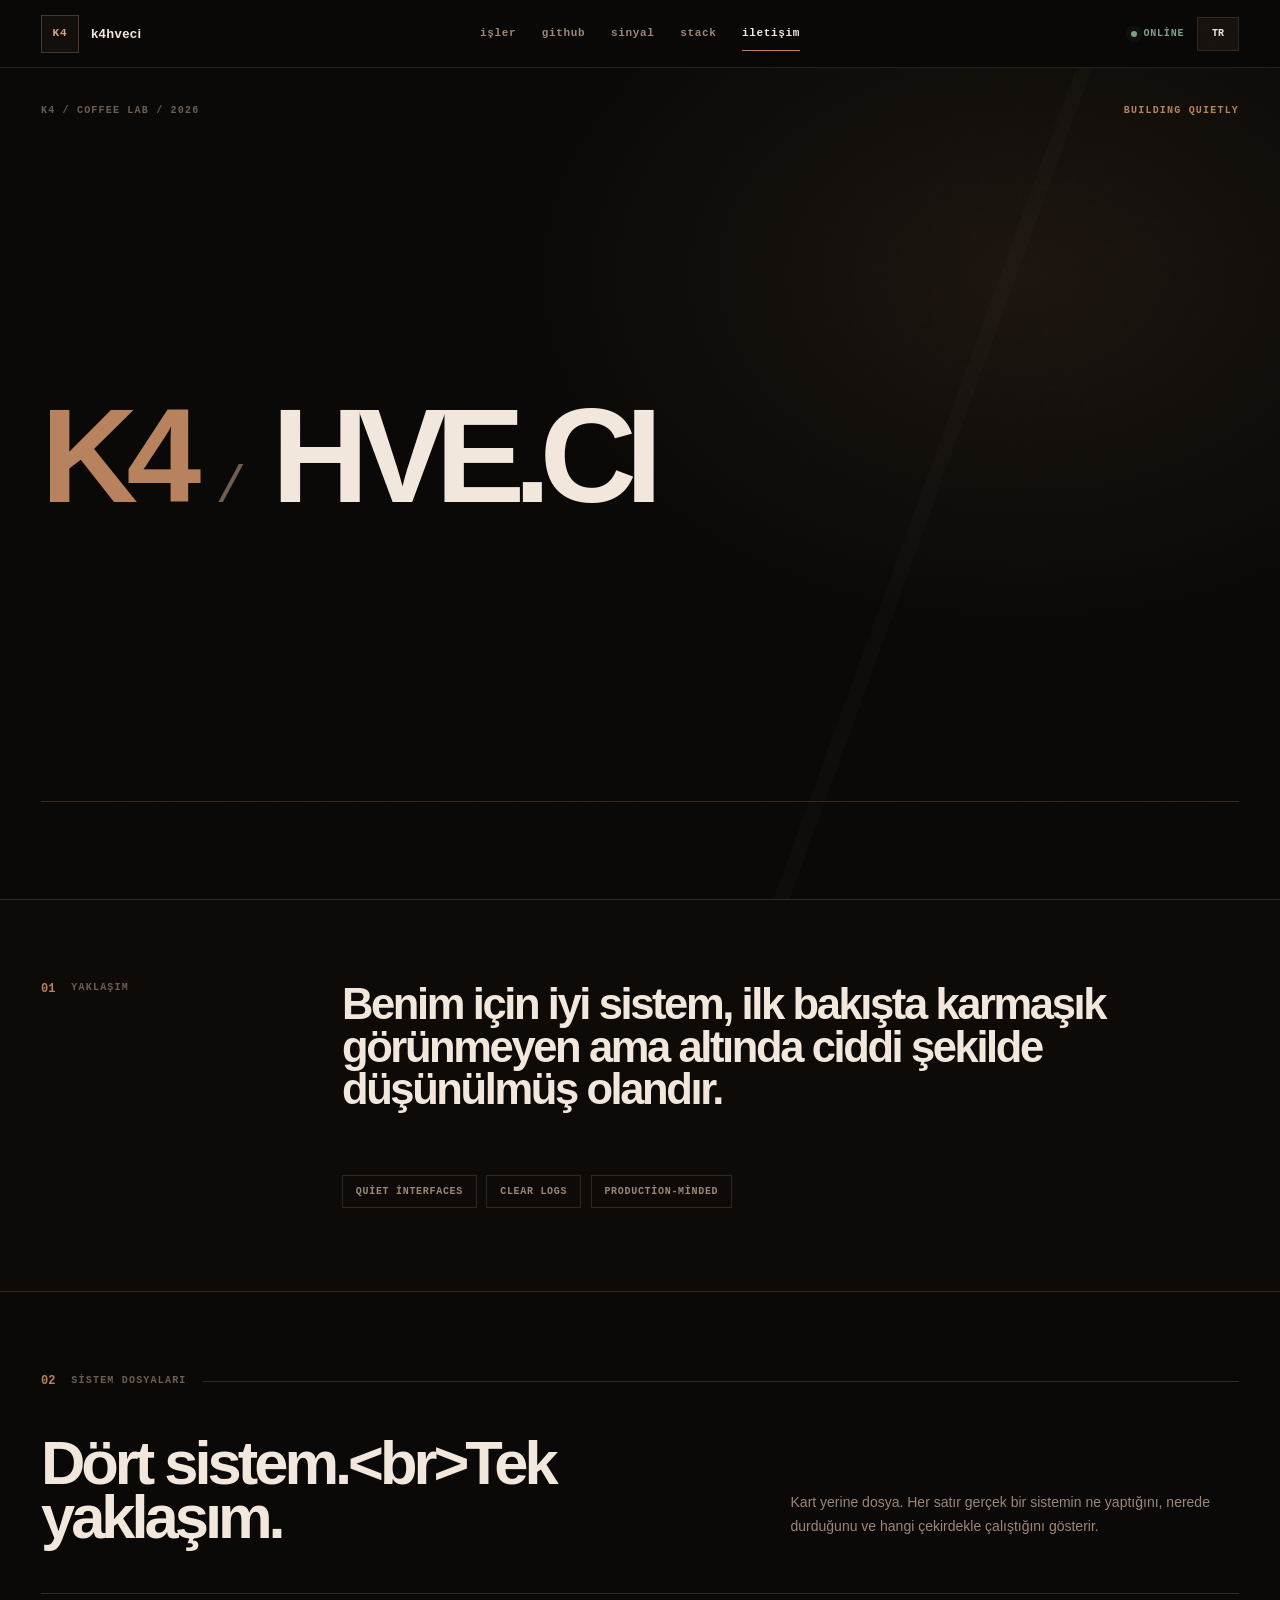
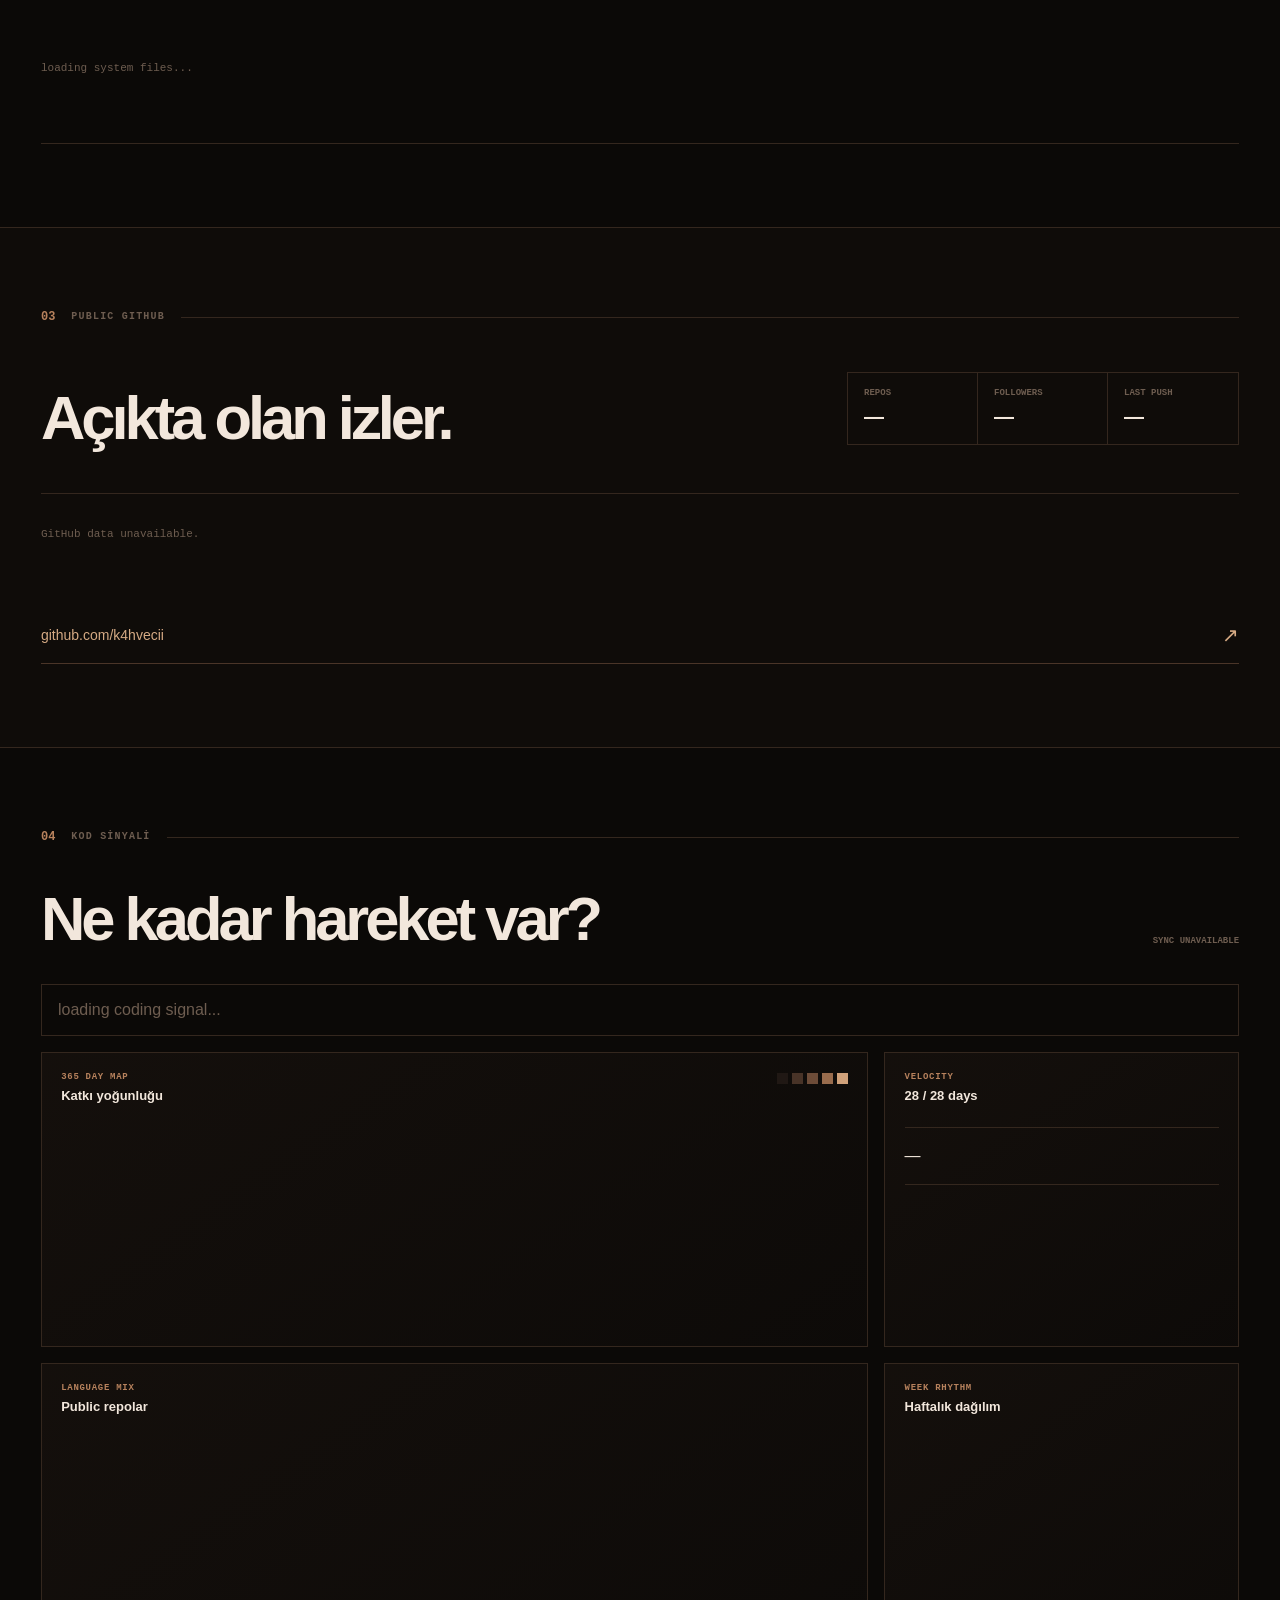
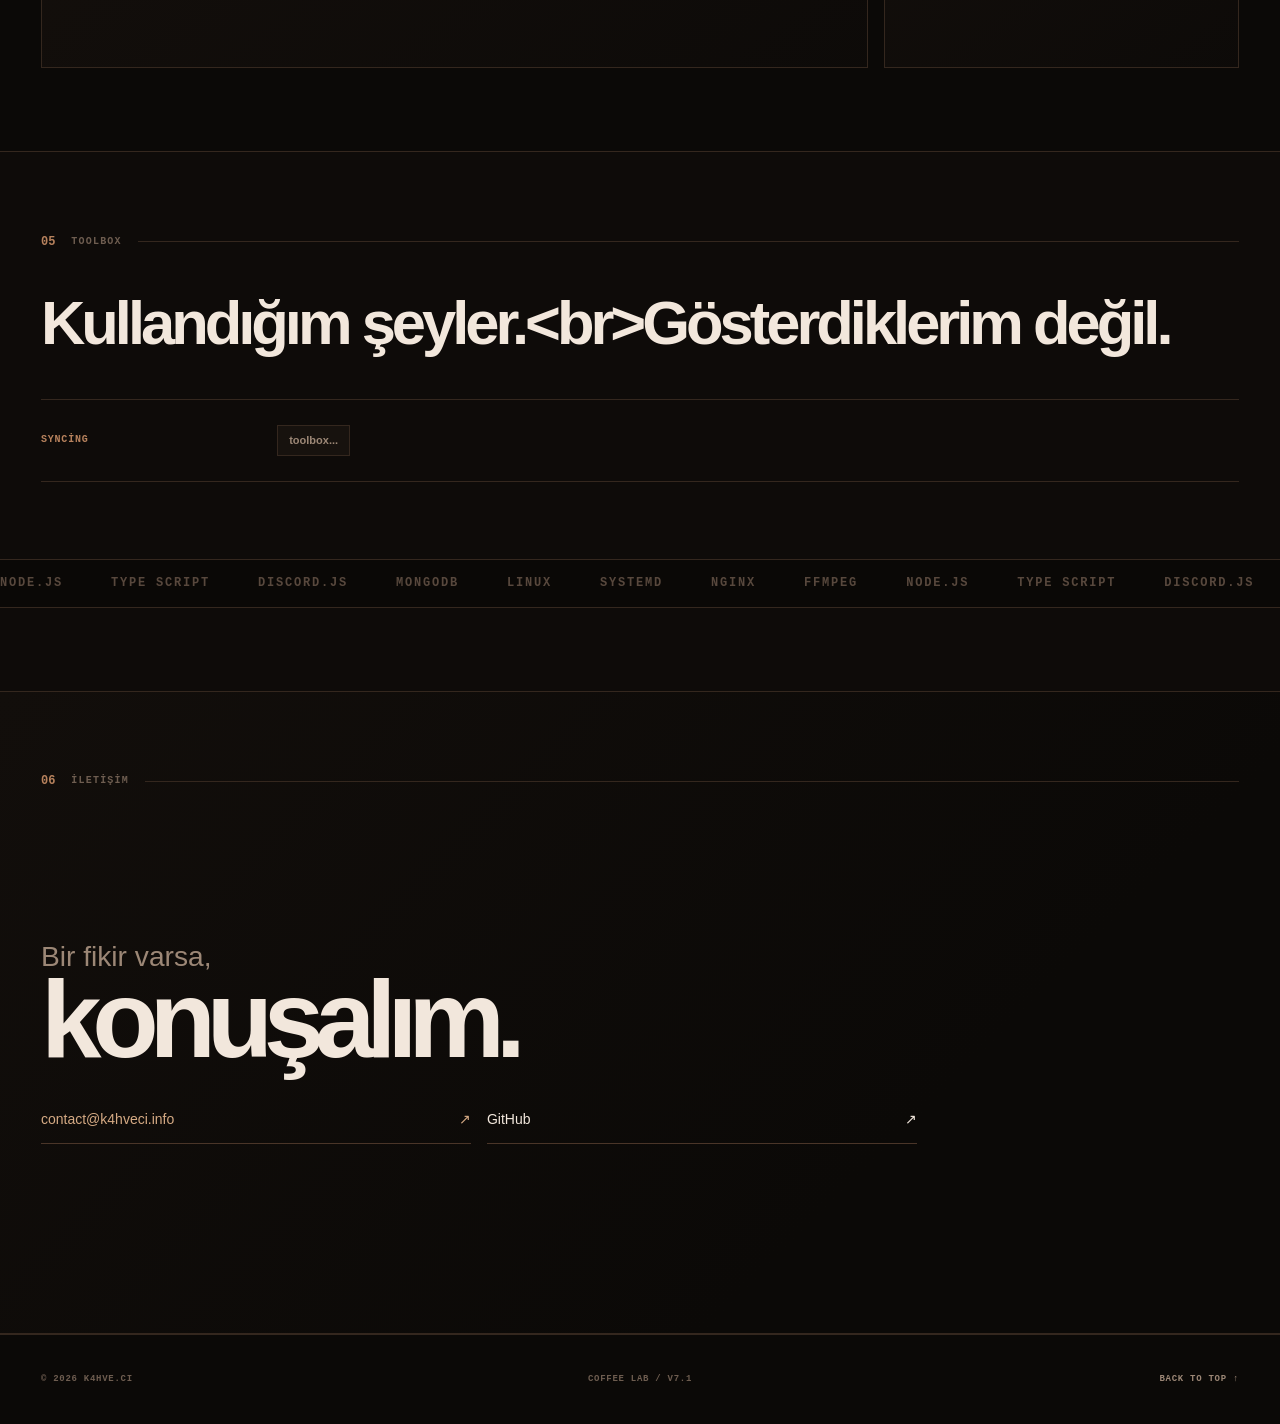
==== commit dfcd02ce: "rebalance Coffee Lab scale and density" ====
--- a/index.html
+++ b/index.html
@@ -26,7 +26,7 @@
   <link rel="icon" href="./assets/icons/favicon.svg" type="image/svg+xml" />
   <link rel="apple-touch-icon" href="./assets/icons/apple-touch-icon.png" />
   <link rel="manifest" href="./site.webmanifest" />
-  <link rel="stylesheet" href="./assets/css/main.css?v=7.0.0" />
+  <link rel="stylesheet" href="./assets/css/main.css?v=7.1.0" />
   <title>K4hveci — Coffee Lab</title>
 </head>
 <body>
@@ -242,10 +242,10 @@
 
   <footer class="footer">
     <span>© <span id="year"></span> K4HVE.CI</span>
-    <span>COFFEE LAB / V7</span>
+    <span>COFFEE LAB / V7.1</span>
     <a href="#top">BACK TO TOP ↑</a>
   </footer>
 
-  <script src="./assets/js/main.js?v=7.0.0" defer></script>
+  <script src="./assets/js/main.js?v=7.1.0" defer></script>
 </body>
 </html>
--- a/assets/css/main.css
+++ b/assets/css/main.css
@@ -13,7 +13,7 @@
   --green:#7e9f88;
   --red:#a76c61;
   --gutter:clamp(1rem,3.2vw,4rem);
-  --section:clamp(5rem,10vw,10rem);
+  --section:clamp(3.8rem,6.5vw,6.2rem);
   --ease:cubic-bezier(.16,1,.3,1)
 }
 *{box-sizing:border-box}
@@ -28,7 +28,7 @@
 .cursor-glow.is-visible{opacity:1}
 .scroll-line{position:fixed;left:0;top:0;width:100%;height:2px;z-index:1100;background:var(--coffee-light);transform:scaleX(0);transform-origin:0 50%}
 
-.site-head{height:74px;padding:0 var(--gutter);display:grid;grid-template-columns:1fr auto 1fr;align-items:center;gap:2rem;position:sticky;top:0;z-index:100;border-bottom:1px solid rgba(52,39,30,.82);background:rgba(11,9,7,.86);backdrop-filter:blur(18px)}
+.site-head{height:68px;padding:0 var(--gutter);display:grid;grid-template-columns:1fr auto 1fr;align-items:center;gap:2rem;position:sticky;top:0;z-index:100;border-bottom:1px solid rgba(52,39,30,.82);background:rgba(11,9,7,.86);backdrop-filter:blur(18px)}
 .wordmark{display:flex;align-items:center;gap:.75rem;width:max-content}
 .wordmark__box{width:38px;height:38px;display:grid;place-items:center;border:1px solid var(--line-2);background:#130f0c;font:700 11px/1 ui-monospace,SFMono-Regular,Menlo,monospace;letter-spacing:.08em;color:var(--coffee-light)}
 .wordmark__text{font-size:13px;font-weight:700;letter-spacing:.03em}
@@ -41,17 +41,17 @@
 .online{display:flex;align-items:center;gap:.4rem;color:var(--green);font:600 10px/1 ui-monospace,SFMono-Regular,Menlo,monospace;text-transform:uppercase;letter-spacing:.08em}.online i{width:6px;height:6px;border-radius:50%;background:var(--green);box-shadow:0 0 0 5px rgba(126,159,136,.06)}
 .lang{width:42px;height:34px;border:1px solid var(--line);background:var(--paper);cursor:pointer;font:700 10px/1 ui-monospace,SFMono-Regular,Menlo,monospace;transition:border-color .2s ease}.lang:hover{border-color:var(--coffee)}
 
-.hero{min-height:calc(100svh - 74px);padding:clamp(2rem,4vw,4rem) var(--gutter) 2rem;position:relative;display:grid;grid-template-rows:auto 1fr auto;overflow:hidden;border-bottom:1px solid var(--line)}
+.hero{min-height:calc(100svh - 68px);padding:clamp(2rem,4vw,4rem) var(--gutter) 2rem;position:relative;display:grid;grid-template-rows:auto 1fr auto;overflow:hidden;border-bottom:1px solid var(--line)}
 .hero-noise{position:absolute;inset:0;pointer-events:none;background:radial-gradient(55% 60% at 80% 25%,rgba(183,130,93,.10),transparent 70%),linear-gradient(110deg,transparent 0 68%,rgba(255,255,255,.015) 68% 69%,transparent 69% 100%)}
 .hero-top{display:flex;justify-content:space-between;align-items:center;position:relative;z-index:1}
 .micro{color:var(--dim);font:600 10px/1 ui-monospace,SFMono-Regular,Menlo,monospace;letter-spacing:.12em}
 .hero-status{color:var(--coffee)}
 .hero-title{position:relative;z-index:1;align-self:center;display:flex;align-items:baseline;gap:clamp(.8rem,2vw,2rem);white-space:nowrap}
-.hero-title__k,.hero-title__name{font-size:clamp(5.8rem,16vw,16rem);line-height:.78;font-weight:800;letter-spacing:-.085em}
+.hero-title__k,.hero-title__name{font-size:clamp(4rem,10.5vw,9.5rem);line-height:.78;font-weight:800;letter-spacing:-.085em}
 .hero-title__k{color:var(--coffee)}
-.hero-title__slash{font:300 clamp(2.5rem,6vw,6rem)/1 ui-monospace,SFMono-Regular,Menlo,monospace;color:var(--dim)}
+.hero-title__slash{font:300 clamp(2rem,4vw,4rem)/1 ui-monospace,SFMono-Regular,Menlo,monospace;color:var(--dim)}
 .hero-bottom{position:relative;z-index:1;display:grid;grid-template-columns:1.1fr 1fr auto;gap:clamp(2rem,5vw,6rem);align-items:end;border-top:1px solid var(--line);padding-top:1.4rem}
-.hero-statement p{max-width:640px;margin:0;font-size:clamp(1.35rem,2.4vw,2.4rem);line-height:1.05;letter-spacing:-.035em;font-weight:650}
+.hero-statement p{max-width:640px;margin:0;font-size:clamp(1.1rem,1.7vw,1.75rem);line-height:1.05;letter-spacing:-.035em;font-weight:650}
 .hero-statement span{display:block;margin-top:.8rem;color:var(--muted);font-size:13px}
 .hero-meta{display:grid;grid-template-columns:repeat(3,minmax(0,1fr));gap:1rem}
 .hero-meta div{min-width:0}
@@ -68,19 +68,19 @@
 
 .manifesto{display:grid;grid-template-columns:minmax(180px,.5fr) 2fr;gap:clamp(2rem,6vw,8rem);background:#0d0a08}
 .manifesto .section-label{margin:0;align-items:flex-start}.manifesto .section-label::after{display:none}
-.manifesto-copy>p{max-width:1200px;margin:0;font-size:clamp(2rem,4.8vw,5rem);line-height:.98;letter-spacing:-.055em;font-weight:630}
+.manifesto-copy>p{max-width:1200px;margin:0;font-size:clamp(1.7rem,3.4vw,3.6rem);line-height:.98;letter-spacing:-.055em;font-weight:630}
 .manifesto-lines{margin-top:clamp(2rem,5vw,4rem);display:flex;flex-wrap:wrap;gap:.6rem}
 .manifesto-lines span{padding:.65rem .8rem;border:1px solid var(--line);color:var(--muted);font:600 10px/1 ui-monospace,SFMono-Regular,Menlo,monospace;text-transform:uppercase;letter-spacing:.07em}
 
 .work{background:var(--bg)}
 .work-head{display:grid;grid-template-columns:1.2fr .8fr;gap:clamp(2rem,6vw,8rem);align-items:end;margin-bottom:clamp(2.5rem,5vw,5rem)}
-.work-head h2,.public-head h2,.signal-intro h2,.stack-head h2{margin:0;font-size:clamp(3rem,7vw,7.2rem);line-height:.88;letter-spacing:-.065em}
+.work-head h2,.public-head h2,.signal-intro h2,.stack-head h2{margin:0;font-size:clamp(2.35rem,4.8vw,5rem);line-height:.88;letter-spacing:-.065em}
 .work-head p{max-width:580px;margin:0 0 .4rem;color:var(--muted);font-size:14px;line-height:1.65}
 .case-list{border-top:1px solid var(--line)}
-.case-file{display:grid;grid-template-columns:110px minmax(180px,.75fr) minmax(260px,1.25fr) auto;gap:clamp(1.3rem,3vw,3rem);align-items:center;min-height:190px;padding:1.5rem 0;border-bottom:1px solid var(--line);transition:background .25s ease,padding .35s var(--ease)}
+.case-file{display:grid;grid-template-columns:110px minmax(180px,.75fr) minmax(260px,1.25fr) auto;gap:clamp(1.3rem,3vw,3rem);align-items:center;min-height:150px;padding:1.5rem 0;border-bottom:1px solid var(--line);transition:background .25s ease,padding .35s var(--ease)}
 .case-file:hover{padding-inline:1rem;background:linear-gradient(90deg,rgba(183,130,93,.06),transparent 70%)}
 .case-index{color:var(--dim);font:600 11px/1 ui-monospace,SFMono-Regular,Menlo,monospace}
-.case-title h3{margin:0;font-size:clamp(1.6rem,3vw,3.2rem);line-height:1;letter-spacing:-.04em}.case-title span{display:inline-block;margin-top:.6rem;color:var(--green);font:600 9px/1 ui-monospace,SFMono-Regular,Menlo,monospace;text-transform:uppercase;letter-spacing:.08em}
+.case-title h3{margin:0;font-size:clamp(1.35rem,2.2vw,2.35rem);line-height:1;letter-spacing:-.04em}.case-title span{display:inline-block;margin-top:.6rem;color:var(--green);font:600 9px/1 ui-monospace,SFMono-Regular,Menlo,monospace;text-transform:uppercase;letter-spacing:.08em}
 .case-copy p{margin:0;color:var(--muted);font-size:14px;line-height:1.6}
 .case-tags{display:flex;flex-wrap:wrap;justify-content:flex-end;gap:.35rem;max-width:330px}.case-tags span{padding:.42rem .55rem;border:1px solid var(--line);color:var(--dim);font:500 9px/1 ui-monospace,SFMono-Regular,Menlo,monospace}
 .case-file--loading{grid-template-columns:1fr;color:var(--dim);font:500 11px/1.5 ui-monospace,SFMono-Regular,Menlo,monospace}
@@ -103,23 +103,23 @@
 .signal-intro{display:flex;justify-content:space-between;align-items:end;gap:2rem;margin-bottom:clamp(2rem,4vw,4rem)}
 .sync{color:var(--dim);font:600 9px/1 ui-monospace,SFMono-Regular,Menlo,monospace}
 .signal-stats{display:grid;grid-template-columns:repeat(6,minmax(0,1fr));border:1px solid var(--line);margin-bottom:1rem}
-.signal-stat{min-width:0;min-height:115px;padding:1rem;border-right:1px solid var(--line)}.signal-stat:last-child{border-right:0}.signal-stat span{display:block;color:var(--dim);font:600 9px/1.2 ui-monospace,SFMono-Regular,Menlo,monospace;text-transform:uppercase}.signal-stat strong{display:block;margin-top:.7rem;font-size:clamp(1.5rem,2.5vw,2.7rem);line-height:1;font-variant-numeric:tabular-nums}.signal-stat small{display:block;margin-top:.45rem;color:var(--dim);font-size:9px}
+.signal-stat{min-width:0;min-height:96px;padding:1rem;border-right:1px solid var(--line)}.signal-stat:last-child{border-right:0}.signal-stat span{display:block;color:var(--dim);font:600 9px/1.2 ui-monospace,SFMono-Regular,Menlo,monospace;text-transform:uppercase}.signal-stat strong{display:block;margin-top:.7rem;font-size:clamp(1.3rem,1.9vw,2rem);line-height:1;font-variant-numeric:tabular-nums}.signal-stat small{display:block;margin-top:.45rem;color:var(--dim);font-size:9px}
 .signal-loading{padding:1rem;color:var(--dim)}
 .signal-grid{display:grid;grid-template-columns:1.4fr .6fr;gap:1rem}
-.signal-panel{min-width:0;min-height:300px;padding:1.2rem;border:1px solid var(--line);background:linear-gradient(145deg,rgba(24,18,14,.7),rgba(14,11,9,.7))}
-.signal-panel--map{min-height:360px}
+.signal-panel{min-width:0;min-height:250px;padding:1.2rem;border:1px solid var(--line);background:linear-gradient(145deg,rgba(24,18,14,.7),rgba(14,11,9,.7))}
+.signal-panel--map{min-height:295px}
 .signal-panel__head{display:flex;justify-content:space-between;align-items:flex-start;gap:1rem;margin-bottom:1.5rem}.signal-panel__head span{display:block;color:var(--coffee);font:600 9px/1 ui-monospace,SFMono-Regular,Menlo,monospace;letter-spacing:.08em}.signal-panel__head strong{display:block;margin-top:.4rem;font-size:13px}
 .legend{display:flex;gap:4px}.legend i,.heatmap-cell{width:11px;height:11px;background:#201814}.legend i[data-level="1"],.heatmap-cell[data-level="1"]{background:#483327}.legend i[data-level="2"],.heatmap-cell[data-level="2"]{background:#6d4c38}.legend i[data-level="3"],.heatmap-cell[data-level="3"]{background:#996c4d}.legend i[data-level="4"],.heatmap-cell[data-level="4"]{background:#d0a17a}
 .heatmap-scroll{overflow-x:auto;padding-bottom:.5rem;scrollbar-width:thin}.heatmap{min-width:max-content;display:flex;gap:4px}.heatmap-week{display:grid;gap:4px}.heatmap-cell{display:block;transition:transform .18s ease,filter .18s ease}.heatmap-cell:hover{transform:scale(1.5);filter:brightness(1.25)}
-.velocity{display:flex;justify-content:space-between;align-items:baseline;padding:1.2rem 0;border-block:1px solid var(--line)}.velocity strong{font-size:clamp(2.4rem,5vw,5rem);letter-spacing:-.06em}.velocity span{color:var(--muted);font:600 11px/1 ui-monospace,SFMono-Regular,Menlo,monospace}
-.activity-mini{display:grid;grid-template-columns:1fr 1fr}.activity-mini .signal-stat{min-height:100px;border-bottom:1px solid var(--line);border-right:0;padding:1rem 0}.activity-mini .signal-stat:nth-child(odd){border-right:1px solid var(--line);padding-right:1rem}.activity-mini .signal-stat:nth-child(even){padding-left:1rem}
+.velocity{display:flex;justify-content:space-between;align-items:baseline;padding:1.2rem 0;border-block:1px solid var(--line)}.velocity strong{font-size:clamp(2rem,3.4vw,3.5rem);letter-spacing:-.06em}.velocity span{color:var(--muted);font:600 11px/1 ui-monospace,SFMono-Regular,Menlo,monospace}
+.activity-mini{display:grid;grid-template-columns:1fr 1fr}.activity-mini .signal-stat{min-height:82px;border-bottom:1px solid var(--line);border-right:0;padding:1rem 0}.activity-mini .signal-stat:nth-child(odd){border-right:1px solid var(--line);padding-right:1rem}.activity-mini .signal-stat:nth-child(even){padding-left:1rem}
 .language-bars{display:grid;gap:1.2rem}.language-row>div:first-child{display:flex;justify-content:space-between;color:var(--muted);font-size:12px}.language-track{height:6px;margin-top:.55rem;background:#211914;overflow:hidden}.language-track i{display:block;height:100%;background:var(--language-color,var(--coffee))}
 .weekday-chart{height:210px;display:grid;grid-template-columns:repeat(7,1fr);gap:.6rem;align-items:end}.weekday-bar{height:100%;display:flex;flex-direction:column;justify-content:flex-end;align-items:center;gap:.55rem}.weekday-bar i{width:min(30px,60%);min-height:4px;background:linear-gradient(180deg,var(--coffee-light),#6c4b37)}.weekday-bar span{color:var(--dim);font:600 9px/1 ui-monospace,SFMono-Regular,Menlo,monospace}
 
-.stack{background:#0e0b09;overflow:hidden}.stack-head{margin-bottom:clamp(2.5rem,5vw,5rem)}.stack-board{border-top:1px solid var(--line)}.stack-row{display:grid;grid-template-columns:minmax(130px,.35fr) 1.65fr;gap:2rem;align-items:center;min-height:100px;border-bottom:1px solid var(--line)}.stack-row>span{color:var(--coffee);font:600 10px/1 ui-monospace,SFMono-Regular,Menlo,monospace;text-transform:uppercase;letter-spacing:.08em}.stack-row>div{display:flex;flex-wrap:wrap;gap:.45rem}.stack-row b{padding:.55rem .7rem;border:1px solid var(--line);background:var(--paper);color:var(--muted);font-size:11px;font-weight:600}
+.stack{background:#0e0b09;overflow:hidden}.stack-head{margin-bottom:clamp(2.5rem,5vw,5rem)}.stack-board{border-top:1px solid var(--line)}.stack-row{display:grid;grid-template-columns:minmax(130px,.35fr) 1.65fr;gap:2rem;align-items:center;min-height:82px;border-bottom:1px solid var(--line)}.stack-row>span{color:var(--coffee);font:600 10px/1 ui-monospace,SFMono-Regular,Menlo,monospace;text-transform:uppercase;letter-spacing:.08em}.stack-row>div{display:flex;flex-wrap:wrap;gap:.45rem}.stack-row b{padding:.55rem .7rem;border:1px solid var(--line);background:var(--paper);color:var(--muted);font-size:11px;font-weight:600}
 .ticker{width:calc(100% + (var(--gutter) * 2));margin-left:calc(var(--gutter) * -1);margin-top:clamp(3rem,6vw,6rem);overflow:hidden;border-block:1px solid var(--line);background:#0a0806}.ticker__track{width:max-content;display:flex;gap:3rem;padding:1.1rem 0;animation:ticker 30s linear infinite}.ticker__track span{color:#58483d;font:700 12px/1 ui-monospace,SFMono-Regular,Menlo,monospace;letter-spacing:.15em;white-space:nowrap}@keyframes ticker{to{transform:translateX(-50%)}}
 
-.contact{background:linear-gradient(135deg,#120e0b,#0b0907 70%)}.contact-stage{min-height:60vh;display:flex;flex-direction:column;justify-content:center}.contact-kicker{margin:0;color:var(--muted);font-size:clamp(1.2rem,2.2vw,2rem)}.contact-stage h2{margin:.2rem 0 2rem;font-size:clamp(5rem,14vw,14rem);line-height:.8;letter-spacing:-.085em}.contact-actions{display:flex;flex-wrap:wrap;gap:1rem}.contact-mail,.contact-github{display:flex;align-items:center;justify-content:space-between;gap:4rem;min-width:min(100%,430px);padding:1rem 0;border-bottom:1px solid var(--line-2);font-size:14px}.contact-mail{color:var(--coffee-light)}.contact-actions i{font-style:normal}
+.contact{background:linear-gradient(135deg,#120e0b,#0b0907 70%)}.contact-stage{min-height:46vh;display:flex;flex-direction:column;justify-content:center}.contact-kicker{margin:0;color:var(--muted);font-size:clamp(1.2rem,2.2vw,2rem)}.contact-stage h2{margin:.2rem 0 2rem;font-size:clamp(3.8rem,8.5vw,8rem);line-height:.8;letter-spacing:-.085em}.contact-actions{display:flex;flex-wrap:wrap;gap:1rem}.contact-mail,.contact-github{display:flex;align-items:center;justify-content:space-between;gap:4rem;min-width:min(100%,430px);padding:1rem 0;border-bottom:1px solid var(--line-2);font-size:14px}.contact-mail{color:var(--coffee-light)}.contact-actions i{font-style:normal}
 .footer{min-height:90px;padding:0 var(--gutter);display:grid;grid-template-columns:1fr auto 1fr;align-items:center;gap:2rem;border-top:1px solid var(--line);color:var(--dim);font:600 9px/1 ui-monospace,SFMono-Regular,Menlo,monospace;letter-spacing:.08em}.footer span:nth-child(2){justify-self:center}.footer a{justify-self:end;color:var(--muted)}
 
 .reveal{opacity:0;transform:translateY(24px);filter:blur(4px);transition:opacity .7s var(--ease),transform .8s var(--ease),filter .7s ease}.reveal.is-visible{opacity:1;transform:none;filter:none}
@@ -127,9 +127,9 @@
 
 @media (max-width:1180px){
   .site-head{grid-template-columns:auto 1fr auto}.main-nav{justify-content:flex-start;overflow-x:auto;scrollbar-width:none}.main-nav::-webkit-scrollbar{display:none}
-  .hero-title__k,.hero-title__name{font-size:clamp(5rem,17vw,11rem)}
+  .hero-title__k,.hero-title__name{font-size:clamp(4rem,11vw,7.6rem)}
   .hero-bottom{grid-template-columns:1fr 1fr}.hero-scroll{grid-column:1/-1;justify-self:end}
-  .manifesto{grid-template-columns:1fr}.manifesto .section-label{margin-bottom:1.5rem}.manifesto-copy>p{font-size:clamp(2rem,6vw,4.7rem)}
+  .manifesto{grid-template-columns:1fr}.manifesto .section-label{margin-bottom:1.5rem}.manifesto-copy>p{font-size:clamp(1.8rem,4.8vw,3.4rem)}
   .work-head{grid-template-columns:1fr}.work-head p{max-width:700px}
   .case-file{grid-template-columns:70px .75fr 1.25fr}.case-tags{grid-column:2/-1;justify-content:flex-start;max-width:none;margin-top:-.5rem}
   .public-head{grid-template-columns:1fr}.github-strip{width:max-content}
@@ -140,18 +140,18 @@
   :root{--gutter:1rem;--section:4rem}
   .site-head{height:auto;min-height:68px;grid-template-columns:1fr auto;padding-top:.7rem}.wordmark__text{font-size:12px}.head-actions{gap:.5rem}.online{display:none}
   .main-nav{grid-column:1/-1;order:3;width:calc(100% + 2rem);margin-left:-1rem;padding:.8rem 1rem .9rem;border-top:1px solid var(--line);gap:1.2rem}.main-nav a{white-space:nowrap}
-  .hero{min-height:calc(100svh - 110px);padding-top:2rem}.hero-status{display:none}.hero-title{white-space:normal;align-items:flex-end;gap:.5rem;flex-wrap:wrap}.hero-title__k{width:100%;font-size:28vw}.hero-title__slash{display:none}.hero-title__name{font-size:22vw;margin-top:-.5rem}
+  .hero{min-height:calc(100svh - 110px);padding-top:2rem}.hero-status{display:none}.hero-title{white-space:normal;align-items:flex-end;gap:.5rem;flex-wrap:wrap}.hero-title__k{width:100%;font-size:18vw}.hero-title__slash{display:none}.hero-title__name{font-size:16vw;margin-top:-.5rem}
   .hero-bottom{grid-template-columns:1fr;gap:1.6rem}.hero-meta{grid-template-columns:1fr;border-top:1px solid var(--line);padding-top:1rem}.hero-scroll{grid-column:auto;justify-self:start}
   .section-label{margin-bottom:2.5rem}
-  .manifesto-copy>p{font-size:2rem;line-height:1.03}
-  .work-head h2,.public-head h2,.signal-intro h2,.stack-head h2{font-size:3.3rem}
+  .manifesto-copy>p{font-size:1.65rem;line-height:1.08}
+  .work-head h2,.public-head h2,.signal-intro h2,.stack-head h2{font-size:2.45rem}
   .case-file{grid-template-columns:1fr;gap:.8rem;min-height:0;padding:1.4rem 0}.case-index{order:0}.case-title{order:1}.case-copy{order:2}.case-tags{order:3;grid-column:auto;margin:0}.case-file:hover{padding-inline:0;background:transparent}
   .github-strip{width:100%;grid-template-columns:repeat(3,1fr)}.github-strip div{min-width:0;padding:.8rem}.github-strip strong{font-size:16px}
   .artifact{grid-template-columns:1fr;gap:.7rem;min-height:0;padding:1.2rem 0}.artifact:hover{padding-inline:0;background:transparent}.artifact-meta{justify-content:flex-start}
   .signal-intro{align-items:flex-start;flex-direction:column}.signal-stats{grid-template-columns:repeat(2,1fr)}.signal-stat:nth-child(n){border-right:1px solid var(--line);border-bottom:1px solid var(--line)}.signal-stat:nth-child(even){border-right:0}.signal-stat:nth-last-child(-n+2){border-bottom:0}
   .signal-grid{grid-template-columns:1fr}.signal-panel--map{grid-column:auto}.legend{display:none}.signal-panel{min-height:260px;padding:1rem}.velocity strong{font-size:3rem}
   .stack-row{grid-template-columns:1fr;gap:.8rem;padding:1rem 0;min-height:0}
-  .contact-stage{min-height:50vh}.contact-stage h2{font-size:20vw}.contact-actions{display:grid}.contact-mail,.contact-github{min-width:0;width:100%;gap:1rem}
+  .contact-stage{min-height:50vh}.contact-stage h2{font-size:15vw}.contact-actions{display:grid}.contact-mail,.contact-github{min-width:0;width:100%;gap:1rem}
   .footer{min-height:120px;grid-template-columns:1fr;gap:.5rem;align-content:center}.footer span:nth-child(2),.footer a{justify-self:start}
 }
 @media (max-width:420px){
@@ -162,3 +162,16 @@
 @media (prefers-reduced-motion:reduce){
   html{scroll-behavior:auto}.reveal{opacity:1;transform:none;filter:none}.ticker__track,.hero-scroll i{animation:none}.cursor-glow{display:none}*,*::before,*::after{transition-duration:.001ms!important}
 }
+
+
+/* v7.1 density correction — keep the Coffee Lab identity without oversized display UI */
+@media (min-width:1181px){
+  .hero{padding-top:2.4rem;padding-bottom:1.5rem}
+  .hero-bottom{gap:clamp(1.5rem,3.5vw,4rem)}
+  .section-label{margin-bottom:clamp(2rem,3.8vw,3.4rem)}
+  .work-head,.public-head,.stack-head{margin-bottom:clamp(2rem,3.8vw,3.6rem)}
+  .signal-intro{margin-bottom:clamp(1.6rem,3vw,2.8rem)}
+  .case-file{padding-block:1.15rem}
+  .artifact{min-height:100px}
+  .contact-stage{justify-content:center}
+}
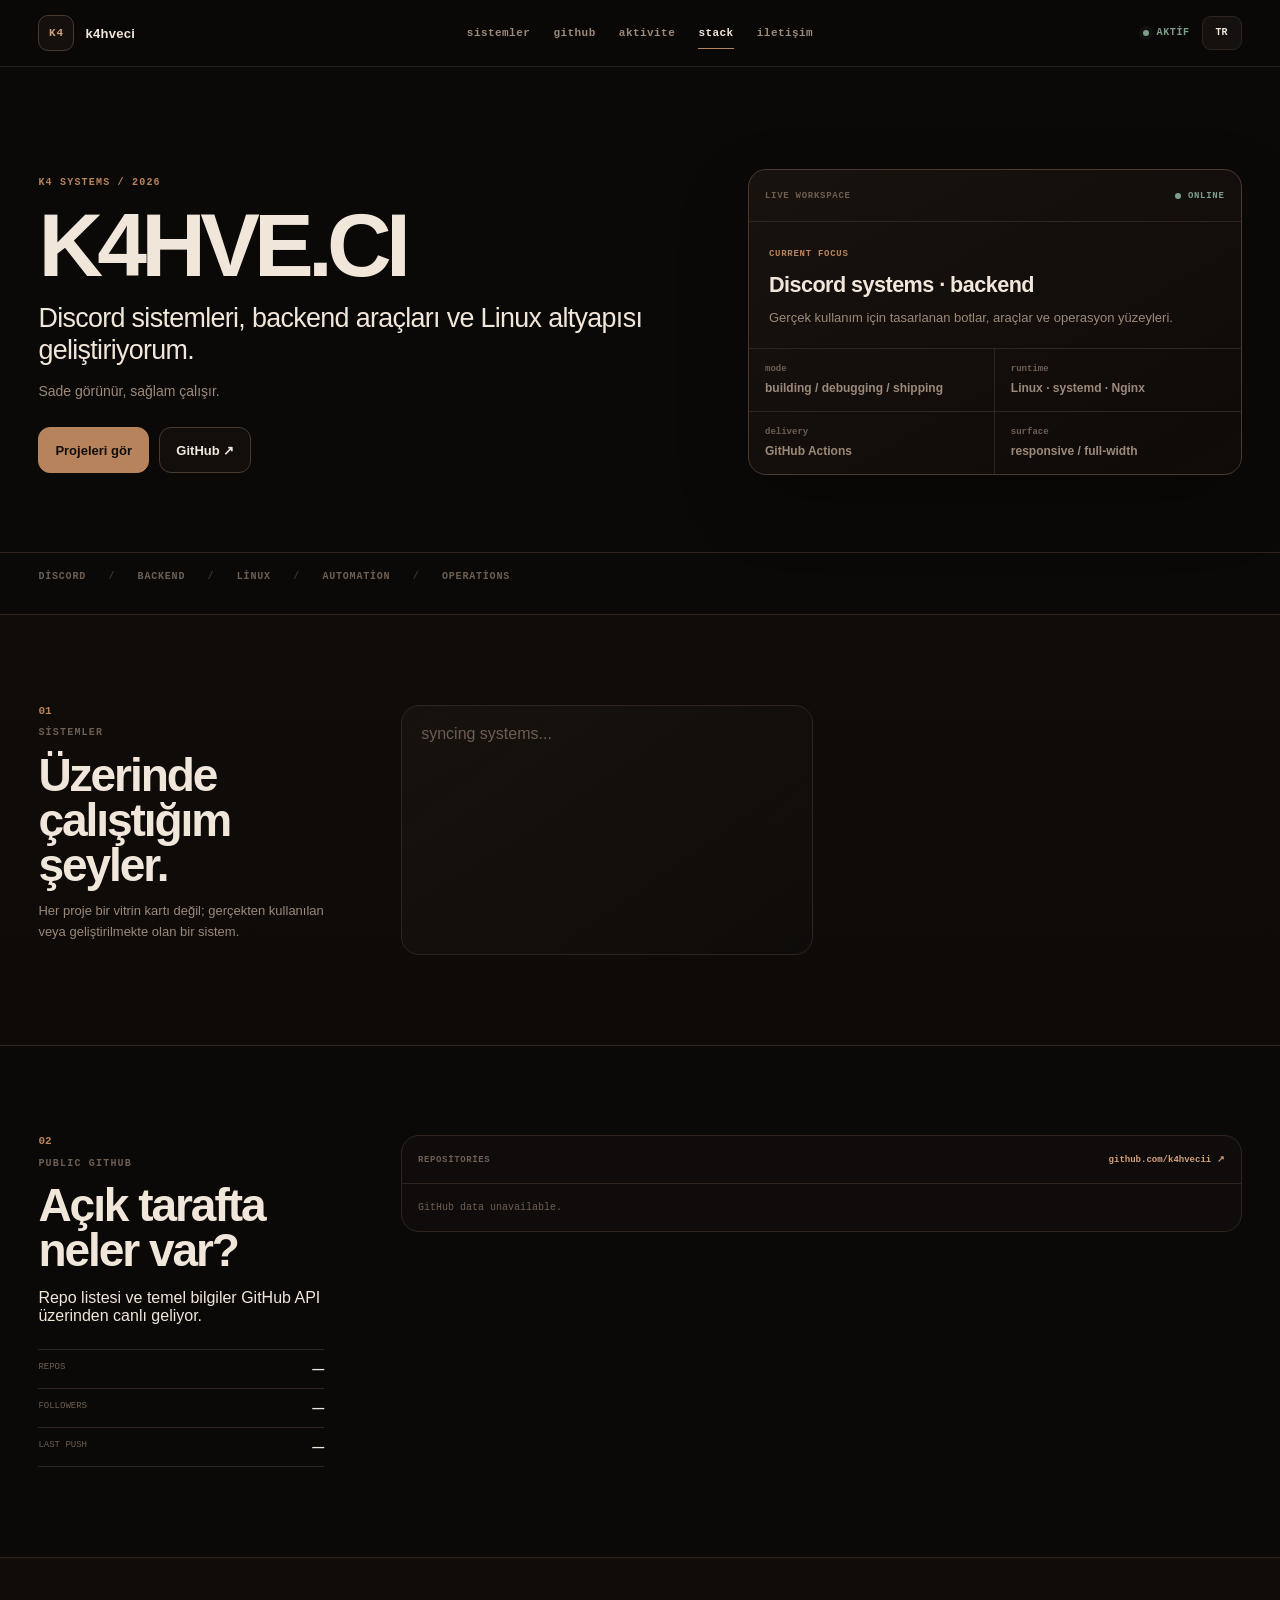
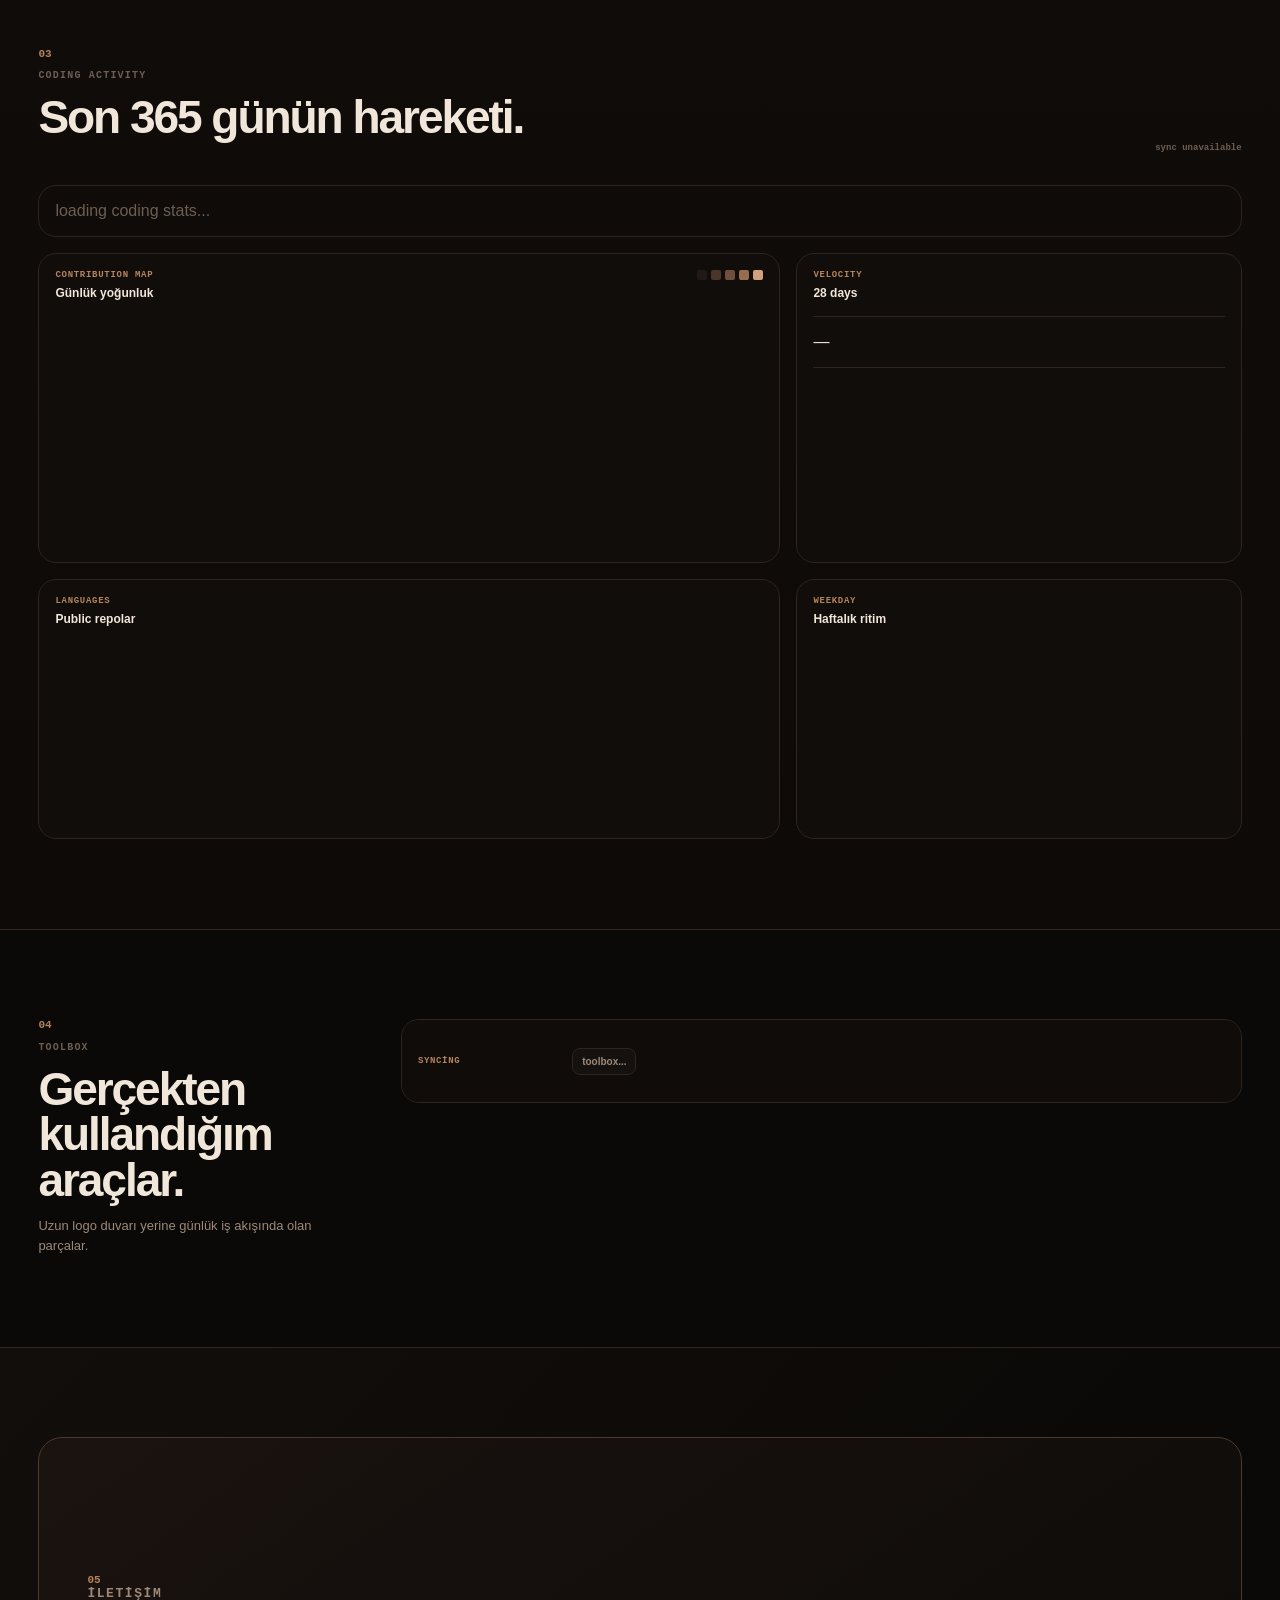
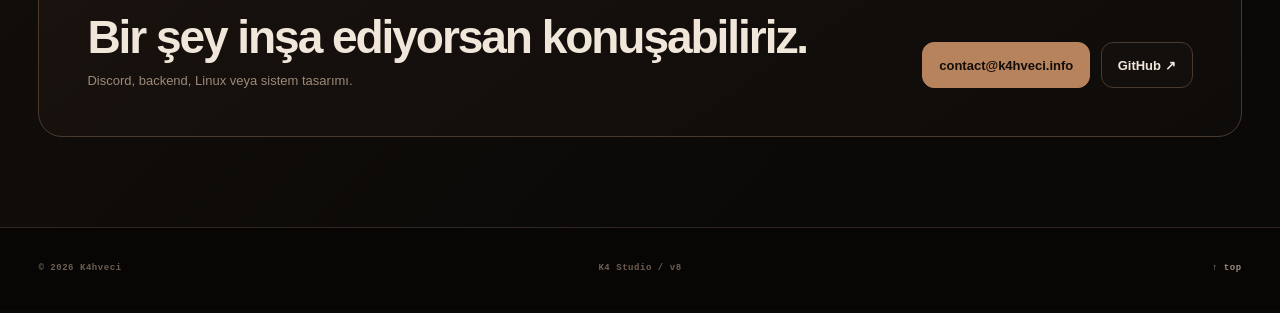
==== commit 2723c7f2: "replace Coffee Lab with balanced K4 Studio v8" ====
--- a/index.html
+++ b/index.html
@@ -5,247 +5,270 @@
   <meta name="viewport" content="width=device-width, initial-scale=1, viewport-fit=cover" />
   <meta name="theme-color" content="#0b0907" />
   <meta name="color-scheme" content="dark" />
-  <meta name="description" content="K4hveci — Discord sistemleri, backend araçları ve Linux/VPS altyapısı." />
+  <meta name="description" content="K4hveci — Discord sistemleri, backend araçları ve Linux altyapısı." />
   <meta name="author" content="K4hveci" />
   <meta name="robots" content="index,follow" />
   <link rel="canonical" href="https://k4hveci.info/" />
 
-  <meta property="og:title" content="K4hveci — Coffee Lab" />
-  <meta property="og:description" content="Systems, backend, Discord and Linux — built quietly." />
+  <meta property="og:title" content="K4hveci — Systems & Software" />
+  <meta property="og:description" content="Discord systems, backend tooling and Linux infrastructure." />
   <meta property="og:type" content="website" />
   <meta property="og:url" content="https://k4hveci.info/" />
-  <meta property="og:image" content="https://raw.githubusercontent.com/k4hvecii/k4hvecii.github.io/main/assets/images/og-k4-terminal-31.png?rev=20261003b" />
-  <meta property="og:site_name" content="K4hveci" />
-  <meta property="og:locale" content="tr_TR" />
+  <meta property="og:image" content="https://raw.githubusercontent.com/k4hvecii/k4hvecii.github.io/main/assets/images/og-k4-terminal-31.png?rev=20261003c" />
 
   <meta name="twitter:card" content="summary_large_image" />
-  <meta name="twitter:title" content="K4hveci — Coffee Lab" />
-  <meta name="twitter:description" content="Systems, backend, Discord and Linux — built quietly." />
-  <meta name="twitter:image" content="https://raw.githubusercontent.com/k4hvecii/k4hvecii.github.io/main/assets/images/og-k4-terminal-31.png?rev=20261003b" />
+  <meta name="twitter:title" content="K4hveci — Systems & Software" />
+  <meta name="twitter:description" content="Discord systems, backend tooling and Linux infrastructure." />
+  <meta name="twitter:image" content="https://raw.githubusercontent.com/k4hvecii/k4hvecii.github.io/main/assets/images/og-k4-terminal-31.png?rev=20261003c" />
 
   <link rel="icon" href="./assets/icons/favicon.svg" type="image/svg+xml" />
   <link rel="apple-touch-icon" href="./assets/icons/apple-touch-icon.png" />
   <link rel="manifest" href="./site.webmanifest" />
-  <link rel="stylesheet" href="./assets/css/main.css?v=7.1.0" />
-  <title>K4hveci — Coffee Lab</title>
+  <link rel="stylesheet" href="./assets/css/main.css?v=8.0.0" />
+  <title>K4hveci — Systems & Software</title>
 </head>
 <body>
   <a class="skip" href="#main">İçeriğe geç</a>
-  <div class="cursor-glow" id="cursor-glow" aria-hidden="true"></div>
-  <div class="scroll-line" id="scroll-line" aria-hidden="true"></div>
-
-  <header class="site-head" id="top">
-    <a class="wordmark" href="#top" aria-label="K4hveci ana sayfa">
-      <span class="wordmark__box">K4</span>
-      <span class="wordmark__text">k4hveci</span>
-    </a>
-
-    <nav class="main-nav" aria-label="Ana navigasyon">
-      <a href="#work" data-tr="işler" data-en="work">işler</a>
-      <a href="#public">github</a>
-      <a href="#signal" data-tr="sinyal" data-en="signal">sinyal</a>
-      <a href="#stack">stack</a>
-      <a href="#contact" data-tr="iletişim" data-en="contact">iletişim</a>
-    </nav>
-
-    <div class="head-actions">
-      <span class="online"><i></i> online</span>
-      <button class="lang" id="lang-toggle" type="button" aria-label="Dili değiştir">TR</button>
+  <div class="ambient ambient--one" aria-hidden="true"></div>
+  <div class="ambient ambient--two" aria-hidden="true"></div>
+  <div class="scroll-progress" id="scroll-progress" aria-hidden="true"></div>
+
+  <header class="site-header">
+    <div class="shell header-inner">
+      <a class="brand" href="#top" aria-label="K4hveci ana sayfa">
+        <span class="brand-mark">K4</span>
+        <span class="brand-name">k4hveci</span>
+      </a>
+
+      <nav class="nav" aria-label="Ana navigasyon">
+        <a href="#systems" data-tr="sistemler" data-en="systems">sistemler</a>
+        <a href="#github">github</a>
+        <a href="#activity" data-tr="aktivite" data-en="activity">aktivite</a>
+        <a href="#stack">stack</a>
+        <a href="#contact" data-tr="iletişim" data-en="contact">iletişim</a>
+      </nav>
+
+      <div class="header-actions">
+        <span class="status"><i></i><span data-tr="aktif" data-en="online">aktif</span></span>
+        <button class="lang" id="lang-toggle" type="button" aria-label="Dili değiştir">TR</button>
+      </div>
     </div>
   </header>
 
   <main id="main">
-    <section class="hero">
-      <div class="hero-noise" aria-hidden="true"></div>
-
-      <div class="hero-top reveal">
-        <span class="micro">K4 / COFFEE LAB / 2026</span>
-        <span class="micro hero-status">BUILDING QUIETLY</span>
-      </div>
-
-      <div class="hero-title reveal">
-        <span class="hero-title__k">K4</span>
-        <span class="hero-title__slash">/</span>
-        <span class="hero-title__name" id="hero-name">HVE.CI</span>
-      </div>
-
-      <div class="hero-bottom">
-        <div class="hero-statement reveal">
-          <p id="hero-tagline" data-tr="Discord sistemleri, backend araçları ve Linux altyapısı." data-en="Discord systems, backend tooling and Linux infrastructure.">
-            Discord sistemleri, backend araçları ve Linux altyapısı.
-          </p>
-          <span id="hero-principle" data-tr="Sessiz inşa et. Net davran. Sağlam gönder." data-en="Build quietly. Behave clearly. Ship reliably.">
-            Sessiz inşa et. Net davran. Sağlam gönder.
-          </span>
-        </div>
-
-        <div class="hero-meta reveal">
-          <div><span>MODE</span><strong id="hero-mode">building / debugging / shipping</strong></div>
-          <div><span>FOCUS</span><strong id="hero-focus">Discord systems · backend</strong></div>
-          <div><span>RUNTIME</span><strong id="hero-runtime">Linux · systemd · Nginx</strong></div>
-        </div>
-
-        <a class="hero-scroll reveal" href="#work">
-          <span data-tr="aşağı kaydır" data-en="scroll down">aşağı kaydır</span>
-          <i aria-hidden="true">↓</i>
-        </a>
-      </div>
-    </section>
-
-    <section class="manifesto section-pad">
-      <div class="section-label reveal">
-        <span>01</span>
-        <strong data-tr="YAKLAŞIM" data-en="APPROACH">YAKLAŞIM</strong>
-      </div>
-
-      <div class="manifesto-copy reveal">
-        <p data-tr="Benim için iyi sistem, ilk bakışta karmaşık görünmeyen ama altında ciddi şekilde düşünülmüş olandır."
-           data-en="A good system should look simple at first glance while carrying serious thinking underneath.">
-          Benim için iyi sistem, ilk bakışta karmaşık görünmeyen ama altında ciddi şekilde düşünülmüş olandır.
-        </p>
-        <div class="manifesto-lines">
-          <span>quiet interfaces</span>
-          <span>clear logs</span>
-          <span>production-minded</span>
-        </div>
-      </div>
-    </section>
-
-    <section class="work section-pad" id="work">
-      <div class="section-label reveal">
-        <span>02</span>
-        <strong data-tr="SİSTEM DOSYALARI" data-en="SYSTEM FILES">SİSTEM DOSYALARI</strong>
-      </div>
-
-      <div class="work-head reveal">
-        <h2 data-tr="Dört sistem.<br>Tek yaklaşım." data-en="Four systems.<br>One approach.">Dört sistem.<br>Tek yaklaşım.</h2>
-        <p data-tr="Kart yerine dosya. Her satır gerçek bir sistemin ne yaptığını, nerede durduğunu ve hangi çekirdekle çalıştığını gösterir."
-           data-en="Not cards, but files. Each row shows what a real system does, where it stands and what powers it.">
-          Kart yerine dosya. Her satır gerçek bir sistemin ne yaptığını, nerede durduğunu ve hangi çekirdekle çalıştığını gösterir.
-        </p>
-      </div>
-
-      <div class="case-list" id="system-grid" aria-live="polite">
-        <article class="case-file case-file--loading"><span>loading system files...</span></article>
-      </div>
-    </section>
-
-    <section class="public section-pad" id="public">
-      <div class="section-label reveal">
-        <span>03</span>
-        <strong>PUBLIC GITHUB</strong>
-      </div>
-
-      <div class="public-head reveal">
-        <h2 data-tr="Açıkta olan izler." data-en="Traces left in public.">Açıkta olan izler.</h2>
-        <div class="github-strip" id="github-stats">
-          <div><span>REPOS</span><strong id="stat-repos">—</strong></div>
-          <div><span>FOLLOWERS</span><strong id="stat-followers">—</strong></div>
-          <div><span>LAST PUSH</span><strong id="stat-push">—</strong></div>
-        </div>
-      </div>
-
-      <div class="artifact-list" id="repo-list" aria-live="polite">
-        <div class="artifact-loading">fetching github...</div>
-      </div>
-
-      <a class="public-link reveal" href="https://github.com/k4hvecii" target="_blank" rel="noopener noreferrer">
-        <span>github.com/k4hvecii</span><i>↗</i>
-      </a>
-    </section>
-
-    <section class="signal section-pad" id="signal">
-      <div class="section-label reveal">
-        <span>04</span>
-        <strong data-tr="KOD SİNYALİ" data-en="CODE SIGNAL">KOD SİNYALİ</strong>
-      </div>
-
-      <div class="signal-intro reveal">
-        <h2 data-tr="Ne kadar hareket var?" data-en="How much is moving?">Ne kadar hareket var?</h2>
-        <span class="sync" id="activity-updated">syncing...</span>
-      </div>
-
-      <div class="signal-stats reveal" id="activity-stat-grid">
-        <div class="signal-loading">loading coding signal...</div>
-      </div>
-
-      <div class="signal-grid">
-        <article class="signal-panel signal-panel--map reveal">
-          <div class="signal-panel__head">
-            <div>
-              <span>365 DAY MAP</span>
-              <strong data-tr="Katkı yoğunluğu" data-en="Contribution intensity">Katkı yoğunluğu</strong>
-            </div>
-            <div class="legend" aria-hidden="true"><i data-level="0"></i><i data-level="1"></i><i data-level="2"></i><i data-level="3"></i><i data-level="4"></i></div>
-          </div>
-          <div class="heatmap-scroll"><div class="heatmap" id="activity-heatmap"></div></div>
-        </article>
-
-        <article class="signal-panel reveal">
-          <div class="signal-panel__head">
-            <div><span>VELOCITY</span><strong>28 / 28 days</strong></div>
-          </div>
-          <div class="velocity" id="activity-velocity">—</div>
-          <div class="activity-mini" id="activity-mini"></div>
-        </article>
-
-        <article class="signal-panel reveal">
-          <div class="signal-panel__head"><div><span>LANGUAGE MIX</span><strong data-tr="Public repolar" data-en="Public repositories">Public repolar</strong></div></div>
-          <div class="language-bars" id="activity-languages"></div>
-        </article>
-
-        <article class="signal-panel reveal">
-          <div class="signal-panel__head"><div><span>WEEK RHYTHM</span><strong data-tr="Haftalık dağılım" data-en="Weekly rhythm">Haftalık dağılım</strong></div></div>
-          <div class="weekday-chart" id="activity-weekdays"></div>
-        </article>
-      </div>
-    </section>
-
-    <section class="stack section-pad" id="stack">
-      <div class="section-label reveal">
-        <span>05</span>
-        <strong>TOOLBOX</strong>
-      </div>
-
-      <div class="stack-head reveal">
-        <h2 data-tr="Kullandığım şeyler.<br>Gösterdiklerim değil." data-en="What I use.<br>Not what I collect.">Kullandığım şeyler.<br>Gösterdiklerim değil.</h2>
-      </div>
-
-      <div class="stack-board reveal" id="stack-board">
-        <div class="stack-row"><span>syncing</span><div><b>toolbox...</b></div></div>
-      </div>
-
-      <div class="ticker" aria-hidden="true">
-        <div class="ticker__track">
-          <span>NODE.JS</span><span>TYPE SCRIPT</span><span>DISCORD.JS</span><span>MONGODB</span><span>LINUX</span><span>SYSTEMD</span><span>NGINX</span><span>FFMPEG</span>
-          <span>NODE.JS</span><span>TYPE SCRIPT</span><span>DISCORD.JS</span><span>MONGODB</span><span>LINUX</span><span>SYSTEMD</span><span>NGINX</span><span>FFMPEG</span>
-        </div>
-      </div>
-    </section>
-
-    <section class="contact section-pad" id="contact">
-      <div class="section-label reveal">
-        <span>06</span>
-        <strong data-tr="İLETİŞİM" data-en="CONTACT">İLETİŞİM</strong>
-      </div>
-
-      <div class="contact-stage reveal">
-        <p class="contact-kicker" data-tr="Bir fikir varsa," data-en="If there is an idea,">Bir fikir varsa,</p>
-        <h2 data-tr="konuşalım." data-en="let's talk.">konuşalım.</h2>
-        <div class="contact-actions">
-          <a id="contact-mail" class="contact-mail" href="mailto:contact@k4hveci.info">contact@k4hveci.info <i>↗</i></a>
-          <a class="contact-github" href="https://github.com/k4hvecii" target="_blank" rel="noopener noreferrer">GitHub <i>↗</i></a>
+    <section class="hero" id="top">
+      <div class="shell hero-grid">
+        <div class="hero-copy reveal">
+          <span class="eyebrow">K4 SYSTEMS / 2026</span>
+          <h1 id="hero-name">K4HVE.CI</h1>
+          <p class="hero-lead" id="hero-tagline"
+             data-tr="Discord sistemleri, backend araçları ve Linux altyapısı geliştiriyorum."
+             data-en="I build Discord systems, backend tooling and Linux infrastructure.">
+            Discord sistemleri, backend araçları ve Linux altyapısı geliştiriyorum.
+          </p>
+          <p class="hero-sub" id="hero-principle"
+             data-tr="Sade görünür, sağlam çalışır."
+             data-en="Simple on the surface, solid underneath.">
+            Sade görünür, sağlam çalışır.
+          </p>
+          <div class="hero-actions">
+            <a class="button button--primary" href="#systems" data-tr="Projeleri gör" data-en="View systems">Projeleri gör</a>
+            <a class="button" href="https://github.com/k4hvecii" target="_blank" rel="noopener noreferrer">GitHub ↗</a>
+          </div>
+        </div>
+
+        <div class="hero-board reveal">
+          <div class="board-head">
+            <span>LIVE WORKSPACE</span>
+            <span class="board-live"><i></i> ONLINE</span>
+          </div>
+
+          <div class="board-feature">
+            <span class="board-label">CURRENT FOCUS</span>
+            <strong id="hero-focus">Discord systems · backend</strong>
+            <p data-tr="Gerçek kullanım için tasarlanan botlar, araçlar ve operasyon yüzeyleri."
+               data-en="Bots, tooling and operational surfaces designed for real use.">
+              Gerçek kullanım için tasarlanan botlar, araçlar ve operasyon yüzeyleri.
+            </p>
+          </div>
+
+          <div class="board-grid">
+            <div>
+              <span>mode</span>
+              <strong id="hero-mode">building / debugging / shipping</strong>
+            </div>
+            <div>
+              <span>runtime</span>
+              <strong id="hero-runtime">Linux · systemd · Nginx</strong>
+            </div>
+            <div>
+              <span>delivery</span>
+              <strong>GitHub Actions</strong>
+            </div>
+            <div>
+              <span>surface</span>
+              <strong>responsive / full-width</strong>
+            </div>
+          </div>
+        </div>
+      </div>
+
+      <div class="shell hero-strip reveal">
+        <span>Discord</span>
+        <span>Backend</span>
+        <span>Linux</span>
+        <span>Automation</span>
+        <span>Operations</span>
+      </div>
+    </section>
+
+    <section class="section section--soft" id="systems">
+      <div class="shell section-grid">
+        <aside class="section-side reveal">
+          <span class="section-no">01</span>
+          <p class="section-kicker" data-tr="SİSTEMLER" data-en="SYSTEMS">SİSTEMLER</p>
+          <h2 data-tr="Üzerinde çalıştığım şeyler." data-en="What I’m working on.">Üzerinde çalıştığım şeyler.</h2>
+          <p data-tr="Her proje bir vitrin kartı değil; gerçekten kullanılan veya geliştirilmekte olan bir sistem."
+             data-en="Each project is a real system in use or active development, not just a showcase card.">
+            Her proje bir vitrin kartı değil; gerçekten kullanılan veya geliştirilmekte olan bir sistem.
+          </p>
+        </aside>
+
+        <div class="system-grid" id="system-grid" aria-live="polite">
+          <article class="system-card skeleton">syncing systems...</article>
+        </div>
+      </div>
+    </section>
+
+    <section class="section" id="github">
+      <div class="shell section-grid">
+        <aside class="section-side reveal">
+          <span class="section-no">02</span>
+          <p class="section-kicker">PUBLIC GITHUB</p>
+          <h2 data-tr="Açık tarafta neler var?" data-en="What’s public?">Açık tarafta neler var?</h2>
+          <p data-tr="Repo listesi ve temel bilgiler GitHub API üzerinden canlı geliyor."
+             data-en="Repository list and basic metadata are loaded live from GitHub.">
+            Repo listesi ve temel bilgiler GitHub API üzerinden canlı geliyor.
+          </p>
+
+          <div class="github-mini" id="github-stats">
+            <div><span>repos</span><strong id="stat-repos">—</strong></div>
+            <div><span>followers</span><strong id="stat-followers">—</strong></div>
+            <div><span>last push</span><strong id="stat-push">—</strong></div>
+          </div>
+        </aside>
+
+        <div class="repo-panel reveal">
+          <div class="repo-panel-head">
+            <span>repositories</span>
+            <a href="https://github.com/k4hvecii" target="_blank" rel="noopener noreferrer">github.com/k4hvecii ↗</a>
+          </div>
+          <div class="repo-list" id="repo-list" aria-live="polite">
+            <div class="repo-loading">fetching github...</div>
+          </div>
+        </div>
+      </div>
+    </section>
+
+    <section class="section section--soft" id="activity">
+      <div class="shell">
+        <div class="activity-head reveal">
+          <div>
+            <span class="section-no">03</span>
+            <p class="section-kicker" data-tr="CODING ACTIVITY" data-en="CODING ACTIVITY">CODING ACTIVITY</p>
+            <h2 data-tr="Son 365 günün hareketi." data-en="The last 365 days.">Son 365 günün hareketi.</h2>
+          </div>
+          <span class="sync" id="activity-updated">syncing...</span>
+        </div>
+
+        <div class="activity-stats reveal" id="activity-stat-grid">
+          <div class="activity-loading">loading coding stats...</div>
+        </div>
+
+        <div class="activity-layout">
+          <article class="activity-card activity-card--wide reveal">
+            <div class="card-head">
+              <div>
+                <span>CONTRIBUTION MAP</span>
+                <strong data-tr="Günlük yoğunluk" data-en="Daily intensity">Günlük yoğunluk</strong>
+              </div>
+              <div class="legend" aria-hidden="true"><i data-level="0"></i><i data-level="1"></i><i data-level="2"></i><i data-level="3"></i><i data-level="4"></i></div>
+            </div>
+            <div class="heatmap-scroll"><div class="heatmap" id="activity-heatmap"></div></div>
+          </article>
+
+          <article class="activity-card reveal">
+            <div class="card-head">
+              <div><span>VELOCITY</span><strong>28 days</strong></div>
+            </div>
+            <div class="velocity" id="activity-velocity">—</div>
+            <div class="activity-mini" id="activity-mini"></div>
+          </article>
+
+          <article class="activity-card reveal">
+            <div class="card-head">
+              <div><span>LANGUAGES</span><strong data-tr="Public repolar" data-en="Public repos">Public repolar</strong></div>
+            </div>
+            <div class="language-bars" id="activity-languages"></div>
+          </article>
+
+          <article class="activity-card reveal">
+            <div class="card-head">
+              <div><span>WEEKDAY</span><strong data-tr="Haftalık ritim" data-en="Weekly rhythm">Haftalık ritim</strong></div>
+            </div>
+            <div class="weekday-chart" id="activity-weekdays"></div>
+          </article>
+        </div>
+      </div>
+    </section>
+
+    <section class="section" id="stack">
+      <div class="shell section-grid">
+        <aside class="section-side reveal">
+          <span class="section-no">04</span>
+          <p class="section-kicker">TOOLBOX</p>
+          <h2 data-tr="Gerçekten kullandığım araçlar." data-en="Tools I actually use.">Gerçekten kullandığım araçlar.</h2>
+          <p data-tr="Uzun logo duvarı yerine günlük iş akışında olan parçalar."
+             data-en="The pieces that actually exist in my daily workflow, not a wall of logos.">
+            Uzun logo duvarı yerine günlük iş akışında olan parçalar.
+          </p>
+        </aside>
+
+        <div class="stack-panel reveal" id="stack-board">
+          <div class="stack-row"><span>syncing</span><div><b>toolbox...</b></div></div>
+        </div>
+      </div>
+    </section>
+
+    <section class="section contact-section" id="contact">
+      <div class="shell">
+        <div class="contact-card reveal">
+          <div>
+            <span class="section-no">05</span>
+            <p class="section-kicker" data-tr="İLETİŞİM" data-en="CONTACT">İLETİŞİM</p>
+            <h2 data-tr="Bir şey inşa ediyorsan konuşabiliriz." data-en="If you’re building something, we can talk.">Bir şey inşa ediyorsan konuşabiliriz.</h2>
+            <p data-tr="Discord, backend, Linux veya sistem tasarımı."
+               data-en="Discord, backend, Linux or system design.">
+              Discord, backend, Linux veya sistem tasarımı.
+            </p>
+          </div>
+          <div class="contact-actions">
+            <a class="button button--primary" id="contact-mail" href="mailto:contact@k4hveci.info">contact@k4hveci.info</a>
+            <a class="button" href="https://github.com/k4hvecii" target="_blank" rel="noopener noreferrer">GitHub ↗</a>
+          </div>
         </div>
       </div>
     </section>
   </main>
 
   <footer class="footer">
-    <span>© <span id="year"></span> K4HVE.CI</span>
-    <span>COFFEE LAB / V7.1</span>
-    <a href="#top">BACK TO TOP ↑</a>
+    <div class="shell footer-inner">
+      <span>© <span id="year"></span> K4hveci</span>
+      <span>K4 Studio / v8</span>
+      <a href="#top">↑ top</a>
+    </div>
   </footer>
 
-  <script src="./assets/js/main.js?v=7.1.0" defer></script>
+  <script src="./assets/js/main.js?v=8.0.0" defer></script>
 </body>
-</html>
+</html>
--- a/assets/css/main.css
+++ b/assets/css/main.css
@@ -1,177 +1,96 @@
 :root{
   --bg:#0b0907;
-  --bg-2:#100d0a;
-  --paper:#17120e;
-  --paper-2:#1c1611;
-  --line:#34271e;
-  --line-2:#4a3528;
-  --text:#f2e7dc;
-  --muted:#9c8776;
-  --dim:#6e5d50;
-  --coffee:#b7825d;
-  --coffee-light:#d5aa84;
-  --green:#7e9f88;
-  --red:#a76c61;
-  --gutter:clamp(1rem,3.2vw,4rem);
-  --section:clamp(3.8rem,6.5vw,6.2rem);
+  --bg-soft:#100d0a;
+  --panel:#15110e;
+  --panel-2:#19130f;
+  --line:#2f251e;
+  --line-2:#4b392d;
+  --text:#f1e6da;
+  --muted:#9c8979;
+  --dim:#6d5e52;
+  --coffee:#b7835d;
+  --coffee-2:#d1a17c;
+  --green:#7f9e89;
+  --shell:1480px;
+  --gutter:clamp(1rem,3vw,2.5rem);
+  --radius:18px;
   --ease:cubic-bezier(.16,1,.3,1)
 }
 *{box-sizing:border-box}
-html{scroll-behavior:smooth;background:var(--bg)}
+html{scroll-behavior:smooth;background:var(--bg);font-size:16px}
 body{margin:0;min-width:320px;overflow-x:hidden;background:var(--bg);color:var(--text);font-family:Inter,ui-sans-serif,-apple-system,BlinkMacSystemFont,"Segoe UI",sans-serif;-webkit-font-smoothing:antialiased}
-body::before{content:"";position:fixed;inset:0;pointer-events:none;z-index:1000;opacity:.18;background-image:url("data:image/svg+xml,%3Csvg viewBox='0 0 180 180' xmlns='http://www.w3.org/2000/svg'%3E%3Cfilter id='n'%3E%3CfeTurbulence type='fractalNoise' baseFrequency='.75' numOctaves='3' stitchTiles='stitch'/%3E%3C/filter%3E%3Crect width='100%25' height='100%25' filter='url(%23n)' opacity='.18'/%3E%3C/svg%3E");mix-blend-mode:soft-light}
 a{color:inherit;text-decoration:none}
 button{font:inherit;color:inherit}
-::selection{background:rgba(183,130,93,.28);color:var(--text)}
-.skip{position:fixed;top:1rem;left:1rem;z-index:2000;padding:.7rem 1rem;background:var(--paper);border:1px solid var(--line-2);transform:translateY(-180%)}.skip:focus{transform:none}
-.cursor-glow{position:fixed;width:360px;height:360px;border-radius:50%;pointer-events:none;z-index:-1;opacity:0;background:radial-gradient(circle,rgba(183,130,93,.08),rgba(183,130,93,.02) 42%,transparent 70%);filter:blur(8px);transition:opacity .25s ease;will-change:transform}
-.cursor-glow.is-visible{opacity:1}
-.scroll-line{position:fixed;left:0;top:0;width:100%;height:2px;z-index:1100;background:var(--coffee-light);transform:scaleX(0);transform-origin:0 50%}
+::selection{background:rgba(183,131,93,.28);color:var(--text)}
+.shell{width:min(100%,var(--shell));margin-inline:auto;padding-inline:var(--gutter)}
+.skip{position:fixed;top:1rem;left:1rem;z-index:9999;padding:.7rem 1rem;border:1px solid var(--line-2);background:var(--panel);transform:translateY(-180%)}.skip:focus{transform:none}
+.ambient{position:fixed;border-radius:50%;pointer-events:none;z-index:-1;filter:blur(80px);opacity:.18}.ambient--one{width:36vw;height:36vw;right:-12vw;top:8vh;background:#593e2d}.ambient--two{width:26vw;height:26vw;left:-10vw;bottom:8vh;background:#253629}
+.scroll-progress{position:fixed;top:0;left:0;width:100%;height:2px;z-index:1000;background:var(--coffee-2);transform:scaleX(0);transform-origin:left}
 
-.site-head{height:68px;padding:0 var(--gutter);display:grid;grid-template-columns:1fr auto 1fr;align-items:center;gap:2rem;position:sticky;top:0;z-index:100;border-bottom:1px solid rgba(52,39,30,.82);background:rgba(11,9,7,.86);backdrop-filter:blur(18px)}
-.wordmark{display:flex;align-items:center;gap:.75rem;width:max-content}
-.wordmark__box{width:38px;height:38px;display:grid;place-items:center;border:1px solid var(--line-2);background:#130f0c;font:700 11px/1 ui-monospace,SFMono-Regular,Menlo,monospace;letter-spacing:.08em;color:var(--coffee-light)}
-.wordmark__text{font-size:13px;font-weight:700;letter-spacing:.03em}
-.main-nav{display:flex;align-items:center;gap:clamp(1rem,2vw,2rem)}
-.main-nav a{position:relative;color:var(--muted);font:600 11px/1 ui-monospace,SFMono-Regular,Menlo,monospace;letter-spacing:.06em}
-.main-nav a::after{content:"";position:absolute;left:0;right:0;bottom:-12px;height:1px;background:var(--coffee);transform:scaleX(0);transform-origin:left;transition:transform .28s var(--ease)}
-.main-nav a:hover,.main-nav a.is-active{color:var(--text)}
-.main-nav a:hover::after,.main-nav a.is-active::after{transform:scaleX(1)}
-.head-actions{justify-self:end;display:flex;align-items:center;gap:.8rem}
-.online{display:flex;align-items:center;gap:.4rem;color:var(--green);font:600 10px/1 ui-monospace,SFMono-Regular,Menlo,monospace;text-transform:uppercase;letter-spacing:.08em}.online i{width:6px;height:6px;border-radius:50%;background:var(--green);box-shadow:0 0 0 5px rgba(126,159,136,.06)}
-.lang{width:42px;height:34px;border:1px solid var(--line);background:var(--paper);cursor:pointer;font:700 10px/1 ui-monospace,SFMono-Regular,Menlo,monospace;transition:border-color .2s ease}.lang:hover{border-color:var(--coffee)}
+.site-header{position:sticky;top:0;z-index:100;border-bottom:1px solid rgba(47,37,30,.85);background:rgba(11,9,7,.88);backdrop-filter:blur(18px)}
+.header-inner{min-height:66px;display:grid;grid-template-columns:1fr auto 1fr;align-items:center;gap:1.5rem}
+.brand{display:flex;align-items:center;gap:.7rem;width:max-content}.brand-mark{width:36px;height:36px;display:grid;place-items:center;border:1px solid var(--line-2);border-radius:10px;background:#15100d;color:var(--coffee-2);font:700 11px/1 ui-monospace,SFMono-Regular,Menlo,monospace;letter-spacing:.08em}.brand-name{font-size:13px;font-weight:700;letter-spacing:.02em}
+.nav{display:flex;align-items:center;gap:1.45rem}.nav a{position:relative;color:var(--muted);font:600 11px/1 ui-monospace,SFMono-Regular,Menlo,monospace;letter-spacing:.04em}.nav a::after{content:"";position:absolute;left:0;right:0;bottom:-10px;height:1px;background:var(--coffee);transform:scaleX(0);transform-origin:left;transition:transform .28s var(--ease)}.nav a:hover,.nav a.is-active{color:var(--text)}.nav a:hover::after,.nav a.is-active::after{transform:scaleX(1)}
+.header-actions{justify-self:end;display:flex;align-items:center;gap:.75rem}.status{display:flex;align-items:center;gap:.45rem;color:var(--green);font:600 10px/1 ui-monospace,SFMono-Regular,Menlo,monospace;text-transform:uppercase;letter-spacing:.06em}.status i{width:6px;height:6px;border-radius:50%;background:var(--green);box-shadow:0 0 0 4px rgba(127,158,137,.07)}.lang{width:40px;height:34px;border:1px solid var(--line);border-radius:9px;background:var(--panel);cursor:pointer;font:700 10px/1 ui-monospace,SFMono-Regular,Menlo,monospace}.lang:hover{border-color:var(--coffee)}
 
-.hero{min-height:calc(100svh - 68px);padding:clamp(2rem,4vw,4rem) var(--gutter) 2rem;position:relative;display:grid;grid-template-rows:auto 1fr auto;overflow:hidden;border-bottom:1px solid var(--line)}
-.hero-noise{position:absolute;inset:0;pointer-events:none;background:radial-gradient(55% 60% at 80% 25%,rgba(183,130,93,.10),transparent 70%),linear-gradient(110deg,transparent 0 68%,rgba(255,255,255,.015) 68% 69%,transparent 69% 100%)}
-.hero-top{display:flex;justify-content:space-between;align-items:center;position:relative;z-index:1}
-.micro{color:var(--dim);font:600 10px/1 ui-monospace,SFMono-Regular,Menlo,monospace;letter-spacing:.12em}
-.hero-status{color:var(--coffee)}
-.hero-title{position:relative;z-index:1;align-self:center;display:flex;align-items:baseline;gap:clamp(.8rem,2vw,2rem);white-space:nowrap}
-.hero-title__k,.hero-title__name{font-size:clamp(4rem,10.5vw,9.5rem);line-height:.78;font-weight:800;letter-spacing:-.085em}
-.hero-title__k{color:var(--coffee)}
-.hero-title__slash{font:300 clamp(2rem,4vw,4rem)/1 ui-monospace,SFMono-Regular,Menlo,monospace;color:var(--dim)}
-.hero-bottom{position:relative;z-index:1;display:grid;grid-template-columns:1.1fr 1fr auto;gap:clamp(2rem,5vw,6rem);align-items:end;border-top:1px solid var(--line);padding-top:1.4rem}
-.hero-statement p{max-width:640px;margin:0;font-size:clamp(1.1rem,1.7vw,1.75rem);line-height:1.05;letter-spacing:-.035em;font-weight:650}
-.hero-statement span{display:block;margin-top:.8rem;color:var(--muted);font-size:13px}
-.hero-meta{display:grid;grid-template-columns:repeat(3,minmax(0,1fr));gap:1rem}
-.hero-meta div{min-width:0}
-.hero-meta span{display:block;color:var(--dim);font:600 9px/1 ui-monospace,SFMono-Regular,Menlo,monospace;letter-spacing:.08em}
-.hero-meta strong{display:block;margin-top:.45rem;color:var(--muted);font-size:12px;font-weight:600;overflow-wrap:anywhere}
-.hero-scroll{display:flex;align-items:center;gap:.7rem;color:var(--coffee-light);font:600 10px/1 ui-monospace,SFMono-Regular,Menlo,monospace;white-space:nowrap}.hero-scroll i{font-style:normal;font-size:18px;animation:bob 1.8s ease-in-out infinite}
-@keyframes bob{0%,100%{transform:translateY(0)}50%{transform:translateY(5px)}}
+.hero{padding:clamp(4rem,8vw,7rem) 0 2rem;border-bottom:1px solid var(--line)}
+.hero-grid{display:grid;grid-template-columns:minmax(0,1fr) minmax(420px,.78fr);gap:clamp(2.5rem,6vw,6rem);align-items:center}
+.eyebrow,.section-kicker,.section-no,.board-label,.board-head,.card-head span,.github-mini span,.repo-panel-head,.stack-row>span{font-family:ui-monospace,SFMono-Regular,Menlo,monospace}
+.eyebrow{display:inline-block;color:var(--coffee);font-size:10px;font-weight:700;letter-spacing:.12em}
+.hero h1{margin:1rem 0 1rem;font-size:clamp(4rem,7vw,7rem);line-height:.9;letter-spacing:-.065em}
+.hero-lead{max-width:780px;margin:0;font-size:clamp(1.3rem,2.1vw,2rem);line-height:1.2;letter-spacing:-.025em}
+.hero-sub{margin:1rem 0 0;color:var(--muted);font-size:14px}
+.hero-actions{display:flex;flex-wrap:wrap;gap:.65rem;margin-top:1.8rem}.button{min-height:46px;padding:.75rem 1rem;display:inline-flex;align-items:center;justify-content:center;border:1px solid var(--line-2);border-radius:12px;background:rgba(21,17,14,.75);font-size:13px;font-weight:700;transition:transform .24s var(--ease),border-color .2s ease,background .2s ease}.button:hover{transform:translateY(-2px);border-color:#6a4d39}.button--primary{background:var(--coffee);border-color:var(--coffee);color:#120d09}.button--primary:hover{background:var(--coffee-2)}
+.hero-board{border:1px solid var(--line-2);border-radius:var(--radius);background:linear-gradient(150deg,rgba(25,19,15,.97),rgba(14,11,9,.94));overflow:hidden;box-shadow:0 28px 70px rgba(0,0,0,.22)}
+.board-head{min-height:52px;padding:0 1rem;display:flex;justify-content:space-between;align-items:center;border-bottom:1px solid var(--line);color:var(--dim);font-size:9px;font-weight:700;letter-spacing:.08em}.board-live{display:flex;align-items:center;gap:.4rem;color:var(--green)}.board-live i{width:6px;height:6px;border-radius:50%;background:var(--green)}
+.board-feature{padding:1.25rem}.board-label{color:var(--coffee);font-size:9px;font-weight:700;letter-spacing:.08em}.board-feature strong{display:block;margin-top:.7rem;font-size:1.35rem;letter-spacing:-.025em}.board-feature p{margin:.65rem 0 0;color:var(--muted);font-size:13px;line-height:1.55}
+.board-grid{display:grid;grid-template-columns:1fr 1fr;border-top:1px solid var(--line)}.board-grid div{padding:1rem;border-right:1px solid var(--line);border-bottom:1px solid var(--line)}.board-grid div:nth-child(2n){border-right:0}.board-grid div:nth-last-child(-n+2){border-bottom:0}.board-grid span{display:block;color:var(--dim);font:600 9px/1 ui-monospace,SFMono-Regular,Menlo,monospace}.board-grid strong{display:block;margin-top:.45rem;color:var(--muted);font-size:12px;font-weight:650}
+.hero-strip{margin-top:clamp(3rem,6vw,5rem);padding-top:1.2rem;display:flex;flex-wrap:wrap;gap:1.4rem;border-top:1px solid var(--line);color:var(--dim);font:600 10px/1 ui-monospace,SFMono-Regular,Menlo,monospace;text-transform:uppercase;letter-spacing:.08em}.hero-strip span:not(:last-child)::after{content:"/";margin-left:1.4rem;color:#43342a}
 
-.section-pad{padding:var(--section) var(--gutter);border-bottom:1px solid var(--line)}
-.section-label{display:flex;align-items:center;gap:1rem;margin-bottom:clamp(2.5rem,5vw,5rem)}
-.section-label span{color:var(--coffee);font:700 12px/1 ui-monospace,SFMono-Regular,Menlo,monospace}
-.section-label strong{color:var(--dim);font:600 10px/1 ui-monospace,SFMono-Regular,Menlo,monospace;letter-spacing:.12em}
-.section-label::after{content:"";height:1px;flex:1;background:var(--line)}
+.section{padding:clamp(4rem,7vw,6.5rem) 0;border-bottom:1px solid var(--line)}.section--soft{background:linear-gradient(180deg,#0f0c09,#0d0a08)}
+.section-grid{display:grid;grid-template-columns:minmax(240px,.34fr) minmax(0,1fr);gap:clamp(2.5rem,6vw,6rem);align-items:start}
+.section-side{position:sticky;top:100px}.section-no{display:block;color:var(--coffee);font-size:11px;font-weight:700}.section-kicker{margin:.65rem 0 0;color:var(--dim);font-size:10px;font-weight:700;letter-spacing:.12em}.section-side h2,.activity-head h2,.contact-card h2{margin:.9rem 0 .8rem;font-size:clamp(2rem,3.6vw,3.6rem);line-height:.98;letter-spacing:-.045em}.section-side>p:last-child{max-width:380px;margin:0;color:var(--muted);font-size:13px;line-height:1.6}
 
-.manifesto{display:grid;grid-template-columns:minmax(180px,.5fr) 2fr;gap:clamp(2rem,6vw,8rem);background:#0d0a08}
-.manifesto .section-label{margin:0;align-items:flex-start}.manifesto .section-label::after{display:none}
-.manifesto-copy>p{max-width:1200px;margin:0;font-size:clamp(1.7rem,3.4vw,3.6rem);line-height:.98;letter-spacing:-.055em;font-weight:630}
-.manifesto-lines{margin-top:clamp(2rem,5vw,4rem);display:flex;flex-wrap:wrap;gap:.6rem}
-.manifesto-lines span{padding:.65rem .8rem;border:1px solid var(--line);color:var(--muted);font:600 10px/1 ui-monospace,SFMono-Regular,Menlo,monospace;text-transform:uppercase;letter-spacing:.07em}
+.system-grid{display:grid;grid-template-columns:repeat(2,minmax(0,1fr));gap:1rem}.system-card{min-height:250px;padding:1.2rem;display:flex;flex-direction:column;border:1px solid var(--line);border-radius:var(--radius);background:linear-gradient(145deg,rgba(24,19,15,.92),rgba(15,12,10,.88));transition:transform .26s var(--ease),border-color .2s ease}.system-card:hover{transform:translateY(-4px);border-color:#5c4434}.system-card-top{display:flex;justify-content:space-between;gap:1rem}.system-id{color:var(--dim);font:700 9px/1 ui-monospace,SFMono-Regular,Menlo,monospace;text-transform:uppercase;letter-spacing:.06em}.status-pill{padding:.35rem .48rem;border:1px solid rgba(127,158,137,.18);border-radius:999px;background:rgba(127,158,137,.05);color:var(--green);font:600 9px/1 ui-monospace,SFMono-Regular,Menlo,monospace}.system-card h3{margin:2.2rem 0 .65rem;font-size:1.45rem;letter-spacing:-.03em}.system-card p{margin:0;color:var(--muted);font-size:13px;line-height:1.55}.system-tags{margin-top:auto;padding-top:1.2rem;display:flex;flex-wrap:wrap;gap:.4rem}.system-tags span{padding:.4rem .5rem;border:1px solid var(--line);border-radius:8px;color:var(--dim);font:500 9px/1 ui-monospace,SFMono-Regular,Menlo,monospace}.skeleton{color:var(--dim)}
 
-.work{background:var(--bg)}
-.work-head{display:grid;grid-template-columns:1.2fr .8fr;gap:clamp(2rem,6vw,8rem);align-items:end;margin-bottom:clamp(2.5rem,5vw,5rem)}
-.work-head h2,.public-head h2,.signal-intro h2,.stack-head h2{margin:0;font-size:clamp(2.35rem,4.8vw,5rem);line-height:.88;letter-spacing:-.065em}
-.work-head p{max-width:580px;margin:0 0 .4rem;color:var(--muted);font-size:14px;line-height:1.65}
-.case-list{border-top:1px solid var(--line)}
-.case-file{display:grid;grid-template-columns:110px minmax(180px,.75fr) minmax(260px,1.25fr) auto;gap:clamp(1.3rem,3vw,3rem);align-items:center;min-height:150px;padding:1.5rem 0;border-bottom:1px solid var(--line);transition:background .25s ease,padding .35s var(--ease)}
-.case-file:hover{padding-inline:1rem;background:linear-gradient(90deg,rgba(183,130,93,.06),transparent 70%)}
-.case-index{color:var(--dim);font:600 11px/1 ui-monospace,SFMono-Regular,Menlo,monospace}
-.case-title h3{margin:0;font-size:clamp(1.35rem,2.2vw,2.35rem);line-height:1;letter-spacing:-.04em}.case-title span{display:inline-block;margin-top:.6rem;color:var(--green);font:600 9px/1 ui-monospace,SFMono-Regular,Menlo,monospace;text-transform:uppercase;letter-spacing:.08em}
-.case-copy p{margin:0;color:var(--muted);font-size:14px;line-height:1.6}
-.case-tags{display:flex;flex-wrap:wrap;justify-content:flex-end;gap:.35rem;max-width:330px}.case-tags span{padding:.42rem .55rem;border:1px solid var(--line);color:var(--dim);font:500 9px/1 ui-monospace,SFMono-Regular,Menlo,monospace}
-.case-file--loading{grid-template-columns:1fr;color:var(--dim);font:500 11px/1.5 ui-monospace,SFMono-Regular,Menlo,monospace}
+.github-mini{margin-top:1.5rem;border-top:1px solid var(--line)}.github-mini div{padding:.75rem 0;display:flex;justify-content:space-between;gap:1rem;border-bottom:1px solid var(--line)}.github-mini span{color:var(--dim);font-size:9px;text-transform:uppercase}.github-mini strong{font-size:12px}
+.repo-panel{border:1px solid var(--line);border-radius:var(--radius);overflow:hidden;background:rgba(20,16,13,.62)}.repo-panel-head{min-height:48px;padding:0 1rem;display:flex;align-items:center;justify-content:space-between;border-bottom:1px solid var(--line);color:var(--dim);font-size:9px;font-weight:700;text-transform:uppercase;letter-spacing:.07em}.repo-panel-head a{color:var(--coffee-2);text-transform:none;letter-spacing:0}
+.repo-item{min-height:104px;padding:1rem;display:grid;grid-template-columns:minmax(150px,.8fr) minmax(220px,1.4fr) auto;gap:1rem;align-items:center;border-bottom:1px solid var(--line);transition:background .2s ease}.repo-item:last-child{border-bottom:0}.repo-item:hover{background:rgba(183,131,93,.045)}.repo-title strong{display:block;font-size:14px;overflow-wrap:anywhere}.repo-title span{display:block;margin-top:.4rem;color:var(--dim);font:600 9px/1 ui-monospace,SFMono-Regular,Menlo,monospace}.repo-desc{margin:0;color:var(--muted);font-size:12px;line-height:1.5}.repo-meta{display:flex;justify-content:flex-end;flex-wrap:wrap;gap:.35rem}.repo-meta span{padding:.35rem .45rem;border:1px solid var(--line);border-radius:7px;color:var(--dim);font:500 9px/1 ui-monospace,SFMono-Regular,Menlo,monospace}.repo-loading{padding:1rem;color:var(--dim);font:500 10px/1.5 ui-monospace,SFMono-Regular,Menlo,monospace}
 
-.public{background:#0f0c09}
-.public-head{display:grid;grid-template-columns:1fr auto;gap:2rem;align-items:end;margin-bottom:clamp(2.5rem,5vw,5rem)}
-.public-head h2{max-width:900px}
-.github-strip{display:grid;grid-template-columns:repeat(3,auto);border:1px solid var(--line)}
-.github-strip div{min-width:130px;padding:1rem;border-right:1px solid var(--line)}.github-strip div:last-child{border-right:0}.github-strip span{display:block;color:var(--dim);font:600 9px/1 ui-monospace,SFMono-Regular,Menlo,monospace}.github-strip strong{display:block;margin-top:.45rem;font-size:20px}
-.artifact-list{border-top:1px solid var(--line)}
-.artifact{display:grid;grid-template-columns:minmax(180px,.7fr) minmax(280px,1.5fr) auto;gap:clamp(1.2rem,3vw,3rem);align-items:center;min-height:120px;border-bottom:1px solid var(--line);transition:padding .32s var(--ease),background .2s ease}
-.artifact:hover{padding-inline:1rem;background:rgba(183,130,93,.045)}
-.artifact-name strong{display:block;font-size:18px}.artifact-name span{display:block;margin-top:.45rem;color:var(--dim);font:600 9px/1 ui-monospace,SFMono-Regular,Menlo,monospace}
-.artifact p{margin:0;color:var(--muted);font-size:13px;line-height:1.55}
-.artifact-meta{display:flex;justify-content:flex-end;gap:.4rem;flex-wrap:wrap}.artifact-meta span{padding:.4rem .5rem;border:1px solid var(--line);color:var(--dim);font:500 9px/1 ui-monospace,SFMono-Regular,Menlo,monospace}
-.artifact-loading{padding:2rem 0;color:var(--dim);font:500 11px/1.5 ui-monospace,SFMono-Regular,Menlo,monospace}
-.public-link{margin-top:2rem;display:flex;justify-content:space-between;align-items:center;padding:1rem 0;border-bottom:1px solid var(--line-2);color:var(--coffee-light);font-size:14px}.public-link i{font-style:normal;font-size:20px}
+.activity-head{display:flex;justify-content:space-between;gap:2rem;align-items:end;margin-bottom:2rem}.activity-head>div{max-width:700px}.sync{color:var(--dim);font:600 9px/1 ui-monospace,SFMono-Regular,Menlo,monospace}
+.activity-stats{display:grid;grid-template-columns:repeat(6,minmax(0,1fr));border:1px solid var(--line);border-radius:var(--radius);overflow:hidden;margin-bottom:1rem}.activity-stat{min-width:0;min-height:100px;padding:1rem;border-right:1px solid var(--line);background:rgba(19,15,12,.72)}.activity-stat:last-child{border-right:0}.activity-stat span{display:block;color:var(--dim);font:600 9px/1.2 ui-monospace,SFMono-Regular,Menlo,monospace;text-transform:uppercase}.activity-stat strong{display:block;margin-top:.55rem;font-size:1.55rem;line-height:1;font-variant-numeric:tabular-nums}.activity-stat small{display:block;margin-top:.35rem;color:var(--dim);font-size:9px}.activity-loading{padding:1rem;color:var(--dim)}
+.activity-layout{display:grid;grid-template-columns:1.25fr .75fr;gap:1rem}.activity-card{min-width:0;min-height:260px;padding:1rem;border:1px solid var(--line);border-radius:var(--radius);background:rgba(19,15,12,.68)}.activity-card--wide{min-height:310px}.card-head{display:flex;justify-content:space-between;gap:1rem;align-items:flex-start;margin-bottom:1rem}.card-head span{display:block;color:var(--coffee);font-size:9px;font-weight:700;letter-spacing:.08em}.card-head strong{display:block;margin-top:.35rem;font-size:12px}
+.legend{display:flex;gap:4px}.legend i,.heatmap-cell{width:10px;height:10px;border-radius:2px;background:#211915}.legend i[data-level="1"],.heatmap-cell[data-level="1"]{background:#49352a}.legend i[data-level="2"],.heatmap-cell[data-level="2"]{background:#6f4f3b}.legend i[data-level="3"],.heatmap-cell[data-level="3"]{background:#986c4f}.legend i[data-level="4"],.heatmap-cell[data-level="4"]{background:var(--coffee-2)}.heatmap-scroll{overflow-x:auto;padding-bottom:.45rem;scrollbar-width:thin}.heatmap{min-width:max-content;display:flex;gap:4px}.heatmap-week{display:grid;gap:4px}.heatmap-cell{display:block;transition:transform .18s ease,filter .18s ease}.heatmap-cell:hover{transform:scale(1.45);filter:brightness(1.25)}
+.velocity{display:flex;align-items:baseline;justify-content:space-between;gap:1rem;padding:1rem 0;border-block:1px solid var(--line)}.velocity strong{font-size:2.6rem;letter-spacing:-.05em}.velocity span{color:var(--muted);font:600 10px/1 ui-monospace,SFMono-Regular,Menlo,monospace}.activity-mini{display:grid;grid-template-columns:1fr 1fr}.activity-mini .activity-stat{min-height:84px;padding:.8rem 0;border-right:0;border-bottom:1px solid var(--line);background:transparent}.activity-mini .activity-stat:nth-child(odd){padding-right:.8rem;border-right:1px solid var(--line)}.activity-mini .activity-stat:nth-child(even){padding-left:.8rem}.language-bars{display:grid;gap:1rem}.language-row>div:first-child{display:flex;justify-content:space-between;color:var(--muted);font-size:11px}.language-track{height:5px;margin-top:.45rem;border-radius:999px;background:#211915;overflow:hidden}.language-track i{display:block;height:100%;background:var(--language-color,var(--coffee));border-radius:inherit}.weekday-chart{height:180px;display:grid;grid-template-columns:repeat(7,1fr);gap:.5rem;align-items:end}.weekday-bar{height:100%;display:flex;flex-direction:column;justify-content:flex-end;align-items:center;gap:.5rem}.weekday-bar i{width:min(26px,58%);min-height:4px;border-radius:5px 5px 2px 2px;background:linear-gradient(180deg,var(--coffee-2),#6a4a37)}.weekday-bar span{color:var(--dim);font:600 9px/1 ui-monospace,SFMono-Regular,Menlo,monospace}
 
-.signal{background:var(--bg)}
-.signal-intro{display:flex;justify-content:space-between;align-items:end;gap:2rem;margin-bottom:clamp(2rem,4vw,4rem)}
-.sync{color:var(--dim);font:600 9px/1 ui-monospace,SFMono-Regular,Menlo,monospace}
-.signal-stats{display:grid;grid-template-columns:repeat(6,minmax(0,1fr));border:1px solid var(--line);margin-bottom:1rem}
-.signal-stat{min-width:0;min-height:96px;padding:1rem;border-right:1px solid var(--line)}.signal-stat:last-child{border-right:0}.signal-stat span{display:block;color:var(--dim);font:600 9px/1.2 ui-monospace,SFMono-Regular,Menlo,monospace;text-transform:uppercase}.signal-stat strong{display:block;margin-top:.7rem;font-size:clamp(1.3rem,1.9vw,2rem);line-height:1;font-variant-numeric:tabular-nums}.signal-stat small{display:block;margin-top:.45rem;color:var(--dim);font-size:9px}
-.signal-loading{padding:1rem;color:var(--dim)}
-.signal-grid{display:grid;grid-template-columns:1.4fr .6fr;gap:1rem}
-.signal-panel{min-width:0;min-height:250px;padding:1.2rem;border:1px solid var(--line);background:linear-gradient(145deg,rgba(24,18,14,.7),rgba(14,11,9,.7))}
-.signal-panel--map{min-height:295px}
-.signal-panel__head{display:flex;justify-content:space-between;align-items:flex-start;gap:1rem;margin-bottom:1.5rem}.signal-panel__head span{display:block;color:var(--coffee);font:600 9px/1 ui-monospace,SFMono-Regular,Menlo,monospace;letter-spacing:.08em}.signal-panel__head strong{display:block;margin-top:.4rem;font-size:13px}
-.legend{display:flex;gap:4px}.legend i,.heatmap-cell{width:11px;height:11px;background:#201814}.legend i[data-level="1"],.heatmap-cell[data-level="1"]{background:#483327}.legend i[data-level="2"],.heatmap-cell[data-level="2"]{background:#6d4c38}.legend i[data-level="3"],.heatmap-cell[data-level="3"]{background:#996c4d}.legend i[data-level="4"],.heatmap-cell[data-level="4"]{background:#d0a17a}
-.heatmap-scroll{overflow-x:auto;padding-bottom:.5rem;scrollbar-width:thin}.heatmap{min-width:max-content;display:flex;gap:4px}.heatmap-week{display:grid;gap:4px}.heatmap-cell{display:block;transition:transform .18s ease,filter .18s ease}.heatmap-cell:hover{transform:scale(1.5);filter:brightness(1.25)}
-.velocity{display:flex;justify-content:space-between;align-items:baseline;padding:1.2rem 0;border-block:1px solid var(--line)}.velocity strong{font-size:clamp(2rem,3.4vw,3.5rem);letter-spacing:-.06em}.velocity span{color:var(--muted);font:600 11px/1 ui-monospace,SFMono-Regular,Menlo,monospace}
-.activity-mini{display:grid;grid-template-columns:1fr 1fr}.activity-mini .signal-stat{min-height:82px;border-bottom:1px solid var(--line);border-right:0;padding:1rem 0}.activity-mini .signal-stat:nth-child(odd){border-right:1px solid var(--line);padding-right:1rem}.activity-mini .signal-stat:nth-child(even){padding-left:1rem}
-.language-bars{display:grid;gap:1.2rem}.language-row>div:first-child{display:flex;justify-content:space-between;color:var(--muted);font-size:12px}.language-track{height:6px;margin-top:.55rem;background:#211914;overflow:hidden}.language-track i{display:block;height:100%;background:var(--language-color,var(--coffee))}
-.weekday-chart{height:210px;display:grid;grid-template-columns:repeat(7,1fr);gap:.6rem;align-items:end}.weekday-bar{height:100%;display:flex;flex-direction:column;justify-content:flex-end;align-items:center;gap:.55rem}.weekday-bar i{width:min(30px,60%);min-height:4px;background:linear-gradient(180deg,var(--coffee-light),#6c4b37)}.weekday-bar span{color:var(--dim);font:600 9px/1 ui-monospace,SFMono-Regular,Menlo,monospace}
+.stack-panel{border:1px solid var(--line);border-radius:var(--radius);overflow:hidden}.stack-row{min-height:82px;padding:.9rem 1rem;display:grid;grid-template-columns:minmax(100px,.35fr) 1.65fr;gap:1rem;align-items:center;border-bottom:1px solid var(--line);background:rgba(19,15,12,.66)}.stack-row:last-child{border-bottom:0}.stack-row>span{color:var(--coffee);font-size:9px;font-weight:700;text-transform:uppercase;letter-spacing:.07em}.stack-row>div{display:flex;flex-wrap:wrap;gap:.45rem}.stack-row b{padding:.45rem .55rem;border:1px solid var(--line);border-radius:8px;background:var(--panel);color:var(--muted);font-size:10px;font-weight:600}
 
-.stack{background:#0e0b09;overflow:hidden}.stack-head{margin-bottom:clamp(2.5rem,5vw,5rem)}.stack-board{border-top:1px solid var(--line)}.stack-row{display:grid;grid-template-columns:minmax(130px,.35fr) 1.65fr;gap:2rem;align-items:center;min-height:82px;border-bottom:1px solid var(--line)}.stack-row>span{color:var(--coffee);font:600 10px/1 ui-monospace,SFMono-Regular,Menlo,monospace;text-transform:uppercase;letter-spacing:.08em}.stack-row>div{display:flex;flex-wrap:wrap;gap:.45rem}.stack-row b{padding:.55rem .7rem;border:1px solid var(--line);background:var(--paper);color:var(--muted);font-size:11px;font-weight:600}
-.ticker{width:calc(100% + (var(--gutter) * 2));margin-left:calc(var(--gutter) * -1);margin-top:clamp(3rem,6vw,6rem);overflow:hidden;border-block:1px solid var(--line);background:#0a0806}.ticker__track{width:max-content;display:flex;gap:3rem;padding:1.1rem 0;animation:ticker 30s linear infinite}.ticker__track span{color:#58483d;font:700 12px/1 ui-monospace,SFMono-Regular,Menlo,monospace;letter-spacing:.15em;white-space:nowrap}@keyframes ticker{to{transform:translateX(-50%)}}
+.contact-section{background:linear-gradient(135deg,#120e0b,#0b0907 70%)}.contact-card{min-height:300px;padding:clamp(1.5rem,4vw,3rem);display:grid;grid-template-columns:1fr auto;gap:2rem;align-items:end;border:1px solid var(--line-2);border-radius:24px;background:linear-gradient(145deg,rgba(27,20,16,.94),rgba(15,12,10,.94))}.contact-card>div:first-child{max-width:820px}.contact-card p{margin:0;color:var(--muted);font-size:13px}.contact-actions{display:flex;gap:.65rem;flex-wrap:wrap;justify-content:flex-end}
+.footer{background:#080604}.footer-inner{min-height:82px;display:grid;grid-template-columns:1fr auto 1fr;align-items:center;gap:1rem;color:var(--dim);font:600 9px/1 ui-monospace,SFMono-Regular,Menlo,monospace;letter-spacing:.06em}.footer-inner span:nth-child(2){justify-self:center}.footer-inner a{justify-self:end;color:var(--muted)}
 
-.contact{background:linear-gradient(135deg,#120e0b,#0b0907 70%)}.contact-stage{min-height:46vh;display:flex;flex-direction:column;justify-content:center}.contact-kicker{margin:0;color:var(--muted);font-size:clamp(1.2rem,2.2vw,2rem)}.contact-stage h2{margin:.2rem 0 2rem;font-size:clamp(3.8rem,8.5vw,8rem);line-height:.8;letter-spacing:-.085em}.contact-actions{display:flex;flex-wrap:wrap;gap:1rem}.contact-mail,.contact-github{display:flex;align-items:center;justify-content:space-between;gap:4rem;min-width:min(100%,430px);padding:1rem 0;border-bottom:1px solid var(--line-2);font-size:14px}.contact-mail{color:var(--coffee-light)}.contact-actions i{font-style:normal}
-.footer{min-height:90px;padding:0 var(--gutter);display:grid;grid-template-columns:1fr auto 1fr;align-items:center;gap:2rem;border-top:1px solid var(--line);color:var(--dim);font:600 9px/1 ui-monospace,SFMono-Regular,Menlo,monospace;letter-spacing:.08em}.footer span:nth-child(2){justify-self:center}.footer a{justify-self:end;color:var(--muted)}
+.reveal{opacity:0;transform:translateY(18px);transition:opacity .62s var(--ease),transform .72s var(--ease)}.reveal.is-visible{opacity:1;transform:none}
+@media (hover:hover) and (pointer:fine){.system-card,.activity-card,.hero-board,.contact-card{position:relative;isolation:isolate}.system-card::after,.activity-card::after,.hero-board::after,.contact-card::after{content:"";position:absolute;inset:0;border-radius:inherit;pointer-events:none;z-index:-1;opacity:0;background:radial-gradient(420px circle at var(--mx,50%) var(--my,50%),rgba(183,131,93,.08),transparent 62%);transition:opacity .25s ease}.system-card:hover::after,.activity-card:hover::after,.hero-board:hover::after,.contact-card:hover::after{opacity:1}}
 
-.reveal{opacity:0;transform:translateY(24px);filter:blur(4px);transition:opacity .7s var(--ease),transform .8s var(--ease),filter .7s ease}.reveal.is-visible{opacity:1;transform:none;filter:none}
-@media (hover:hover) and (pointer:fine){.case-file,.artifact,.signal-panel{position:relative}.case-file::before,.artifact::before,.signal-panel::before{content:"";position:absolute;inset:0;pointer-events:none;opacity:0;background:radial-gradient(500px circle at var(--mx,50%) var(--my,50%),rgba(183,130,93,.055),transparent 65%);transition:opacity .25s ease}.case-file:hover::before,.artifact:hover::before,.signal-panel:hover::before{opacity:1}}
-
-@media (max-width:1180px){
-  .site-head{grid-template-columns:auto 1fr auto}.main-nav{justify-content:flex-start;overflow-x:auto;scrollbar-width:none}.main-nav::-webkit-scrollbar{display:none}
-  .hero-title__k,.hero-title__name{font-size:clamp(4rem,11vw,7.6rem)}
-  .hero-bottom{grid-template-columns:1fr 1fr}.hero-scroll{grid-column:1/-1;justify-self:end}
-  .manifesto{grid-template-columns:1fr}.manifesto .section-label{margin-bottom:1.5rem}.manifesto-copy>p{font-size:clamp(1.8rem,4.8vw,3.4rem)}
-  .work-head{grid-template-columns:1fr}.work-head p{max-width:700px}
-  .case-file{grid-template-columns:70px .75fr 1.25fr}.case-tags{grid-column:2/-1;justify-content:flex-start;max-width:none;margin-top:-.5rem}
-  .public-head{grid-template-columns:1fr}.github-strip{width:max-content}
-  .signal-stats{grid-template-columns:repeat(3,1fr)}.signal-stat:nth-child(3){border-right:0}.signal-stat:nth-child(-n+3){border-bottom:1px solid var(--line)}
-  .signal-grid{grid-template-columns:1fr 1fr}.signal-panel--map{grid-column:1/-1}
+@media(max-width:1180px){
+  :root{--shell:100%}
+  .header-inner{grid-template-columns:auto 1fr auto}.nav{justify-content:flex-start;overflow-x:auto;scrollbar-width:none}.nav::-webkit-scrollbar{display:none}.nav a{white-space:nowrap}
+  .hero-grid{grid-template-columns:1fr;gap:2rem}.hero-board{max-width:none}
+  .section-grid{grid-template-columns:1fr;gap:2rem}.section-side{position:static;max-width:700px}.github-mini{max-width:420px}
+  .activity-stats{grid-template-columns:repeat(3,1fr)}.activity-stat:nth-child(3){border-right:0}.activity-stat:nth-child(-n+3){border-bottom:1px solid var(--line)}
+  .activity-layout{grid-template-columns:1fr 1fr}.activity-card--wide{grid-column:1/-1}
 }
-@media (max-width:760px){
-  :root{--gutter:1rem;--section:4rem}
-  .site-head{height:auto;min-height:68px;grid-template-columns:1fr auto;padding-top:.7rem}.wordmark__text{font-size:12px}.head-actions{gap:.5rem}.online{display:none}
-  .main-nav{grid-column:1/-1;order:3;width:calc(100% + 2rem);margin-left:-1rem;padding:.8rem 1rem .9rem;border-top:1px solid var(--line);gap:1.2rem}.main-nav a{white-space:nowrap}
-  .hero{min-height:calc(100svh - 110px);padding-top:2rem}.hero-status{display:none}.hero-title{white-space:normal;align-items:flex-end;gap:.5rem;flex-wrap:wrap}.hero-title__k{width:100%;font-size:18vw}.hero-title__slash{display:none}.hero-title__name{font-size:16vw;margin-top:-.5rem}
-  .hero-bottom{grid-template-columns:1fr;gap:1.6rem}.hero-meta{grid-template-columns:1fr;border-top:1px solid var(--line);padding-top:1rem}.hero-scroll{grid-column:auto;justify-self:start}
-  .section-label{margin-bottom:2.5rem}
-  .manifesto-copy>p{font-size:1.65rem;line-height:1.08}
-  .work-head h2,.public-head h2,.signal-intro h2,.stack-head h2{font-size:2.45rem}
-  .case-file{grid-template-columns:1fr;gap:.8rem;min-height:0;padding:1.4rem 0}.case-index{order:0}.case-title{order:1}.case-copy{order:2}.case-tags{order:3;grid-column:auto;margin:0}.case-file:hover{padding-inline:0;background:transparent}
-  .github-strip{width:100%;grid-template-columns:repeat(3,1fr)}.github-strip div{min-width:0;padding:.8rem}.github-strip strong{font-size:16px}
-  .artifact{grid-template-columns:1fr;gap:.7rem;min-height:0;padding:1.2rem 0}.artifact:hover{padding-inline:0;background:transparent}.artifact-meta{justify-content:flex-start}
-  .signal-intro{align-items:flex-start;flex-direction:column}.signal-stats{grid-template-columns:repeat(2,1fr)}.signal-stat:nth-child(n){border-right:1px solid var(--line);border-bottom:1px solid var(--line)}.signal-stat:nth-child(even){border-right:0}.signal-stat:nth-last-child(-n+2){border-bottom:0}
-  .signal-grid{grid-template-columns:1fr}.signal-panel--map{grid-column:auto}.legend{display:none}.signal-panel{min-height:260px;padding:1rem}.velocity strong{font-size:3rem}
-  .stack-row{grid-template-columns:1fr;gap:.8rem;padding:1rem 0;min-height:0}
-  .contact-stage{min-height:50vh}.contact-stage h2{font-size:15vw}.contact-actions{display:grid}.contact-mail,.contact-github{min-width:0;width:100%;gap:1rem}
-  .footer{min-height:120px;grid-template-columns:1fr;gap:.5rem;align-content:center}.footer span:nth-child(2),.footer a{justify-self:start}
+@media(max-width:760px){
+  :root{--gutter:1rem}
+  .header-inner{min-height:auto;grid-template-columns:1fr auto;padding-top:.7rem}.brand-name{font-size:12px}.status{display:none}.nav{grid-column:1/-1;order:3;width:calc(100% + 2rem);margin-left:-1rem;padding:.75rem 1rem .85rem;border-top:1px solid var(--line);gap:1.1rem}.nav a{font-size:10px}
+  .hero{padding-top:3.5rem}.hero h1{font-size:clamp(3.2rem,15vw,5rem)}.hero-lead{font-size:1.25rem}.hero-actions{display:grid;grid-template-columns:1fr 1fr}.button{width:100%}.board-grid{grid-template-columns:1fr}.board-grid div{border-right:0}.board-grid div:nth-last-child(-n+2){border-bottom:1px solid var(--line)}.board-grid div:last-child{border-bottom:0}.hero-strip{gap:.8rem}.hero-strip span:not(:last-child)::after{margin-left:.8rem}
+  .section{padding:3.5rem 0}.section-side h2,.activity-head h2,.contact-card h2{font-size:2rem}.system-grid{grid-template-columns:1fr}.system-card{min-height:220px}
+  .repo-item{grid-template-columns:1fr;gap:.55rem;min-height:0}.repo-meta{justify-content:flex-start}
+  .activity-head{align-items:flex-start;flex-direction:column}.activity-stats{grid-template-columns:repeat(2,1fr)}.activity-stat:nth-child(n){border-right:1px solid var(--line);border-bottom:1px solid var(--line)}.activity-stat:nth-child(even){border-right:0}.activity-stat:nth-last-child(-n+2){border-bottom:0}
+  .activity-layout{grid-template-columns:1fr}.activity-card--wide{grid-column:auto}.legend{display:none}.velocity strong{font-size:2.2rem}
+  .stack-row{grid-template-columns:1fr;gap:.65rem;min-height:0;padding:1rem}
+  .contact-card{grid-template-columns:1fr;min-height:0;padding:1.25rem}.contact-actions{justify-content:flex-start;display:grid}.footer-inner{min-height:110px;grid-template-columns:1fr;gap:.35rem;align-content:center}.footer-inner span:nth-child(2),.footer-inner a{justify-self:start}
 }
-@media (max-width:420px){
-  .github-strip{grid-template-columns:1fr}.github-strip div{border-right:0;border-bottom:1px solid var(--line)}.github-strip div:last-child{border-bottom:0}
-  .signal-stats{grid-template-columns:1fr}.signal-stat:nth-child(n){border-right:0;border-bottom:1px solid var(--line)}.signal-stat:last-child{border-bottom:0}
-  .activity-mini{grid-template-columns:1fr}.activity-mini .signal-stat:nth-child(n){padding:1rem 0;border-right:0}
+@media(max-width:430px){
+  .hero-actions{grid-template-columns:1fr}.activity-stats{grid-template-columns:1fr}.activity-stat:nth-child(n){border-right:0;border-bottom:1px solid var(--line)}.activity-stat:last-child{border-bottom:0}.activity-mini{grid-template-columns:1fr}.activity-mini .activity-stat:nth-child(n){padding:.8rem 0;border-right:0}
 }
-@media (prefers-reduced-motion:reduce){
-  html{scroll-behavior:auto}.reveal{opacity:1;transform:none;filter:none}.ticker__track,.hero-scroll i{animation:none}.cursor-glow{display:none}*,*::before,*::after{transition-duration:.001ms!important}
-}
-
-
-/* v7.1 density correction — keep the Coffee Lab identity without oversized display UI */
-@media (min-width:1181px){
-  .hero{padding-top:2.4rem;padding-bottom:1.5rem}
-  .hero-bottom{gap:clamp(1.5rem,3.5vw,4rem)}
-  .section-label{margin-bottom:clamp(2rem,3.8vw,3.4rem)}
-  .work-head,.public-head,.stack-head{margin-bottom:clamp(2rem,3.8vw,3.6rem)}
-  .signal-intro{margin-bottom:clamp(1.6rem,3vw,2.8rem)}
-  .case-file{padding-block:1.15rem}
-  .artifact{min-height:100px}
-  .contact-stage{justify-content:center}
-}
+@media(prefers-reduced-motion:reduce){html{scroll-behavior:auto}.reveal{opacity:1;transform:none}*,*::before,*::after{transition-duration:.001ms!important;animation-duration:.001ms!important}}
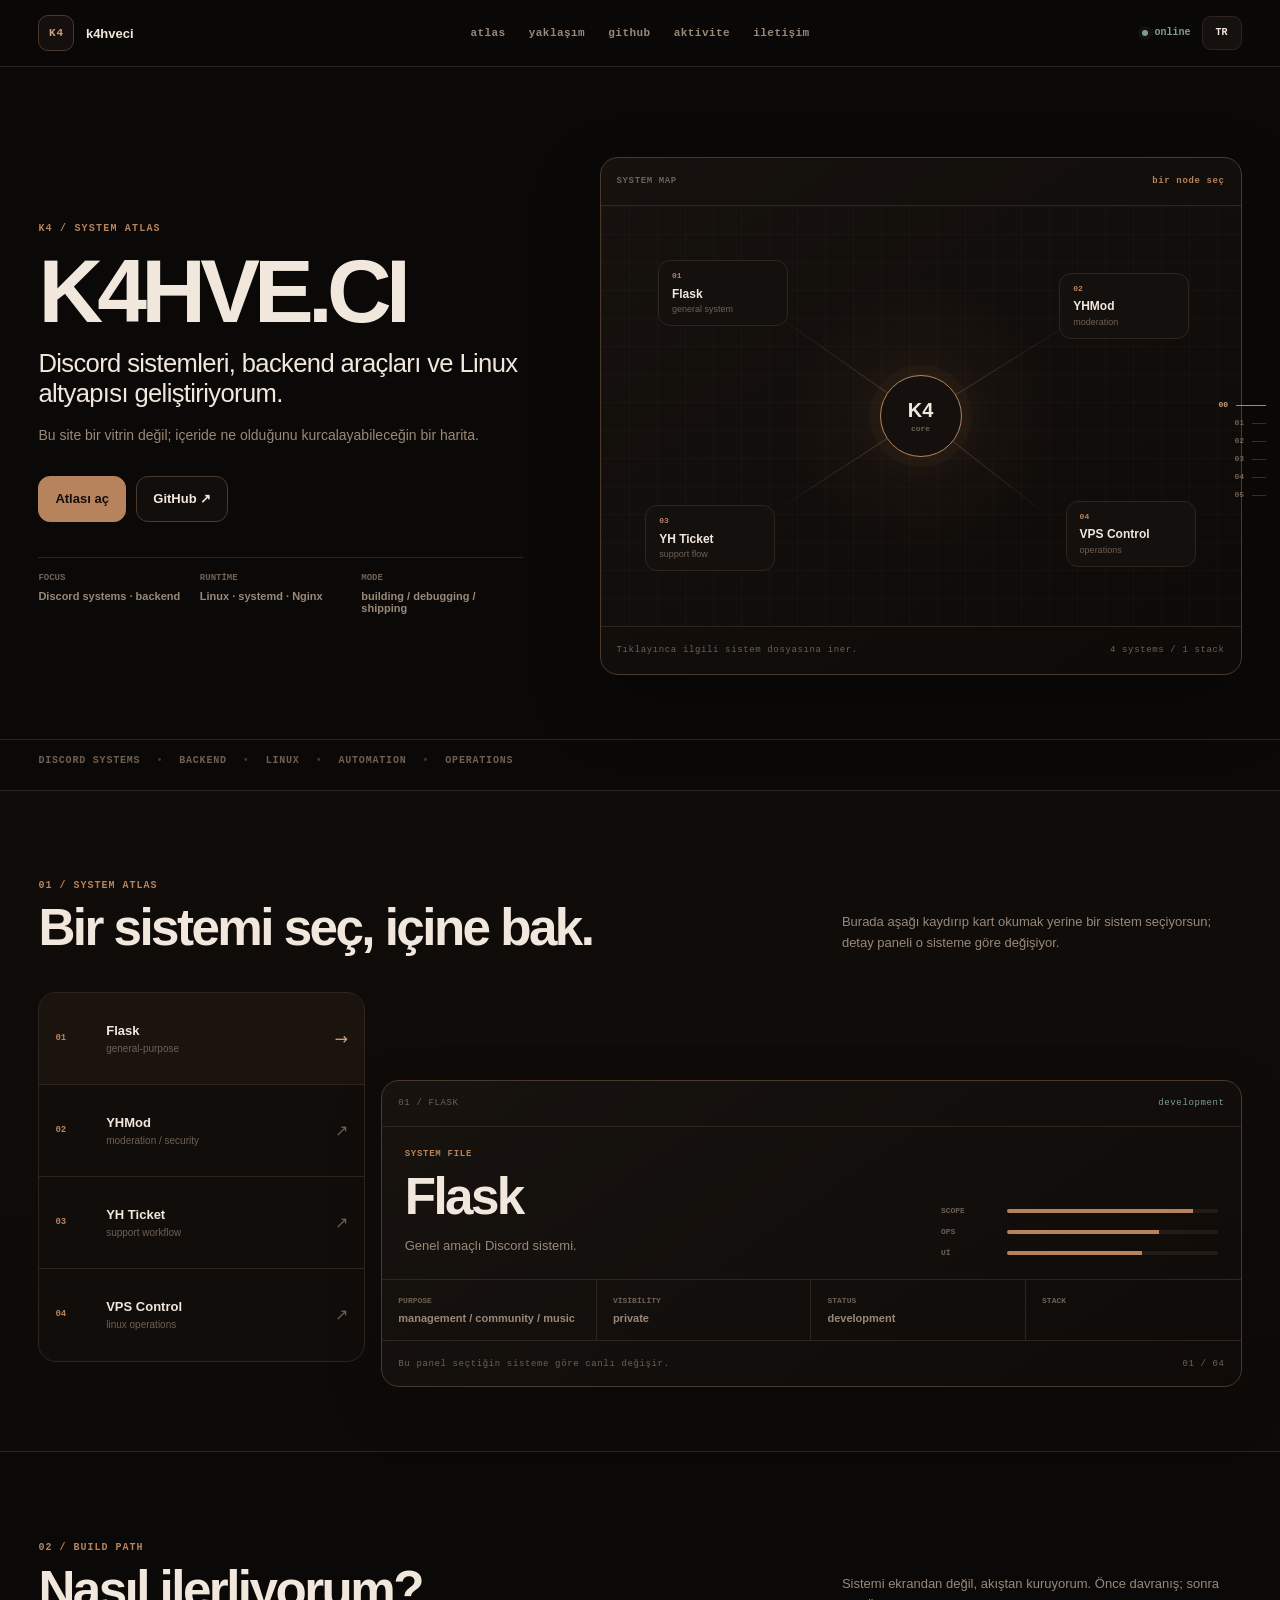
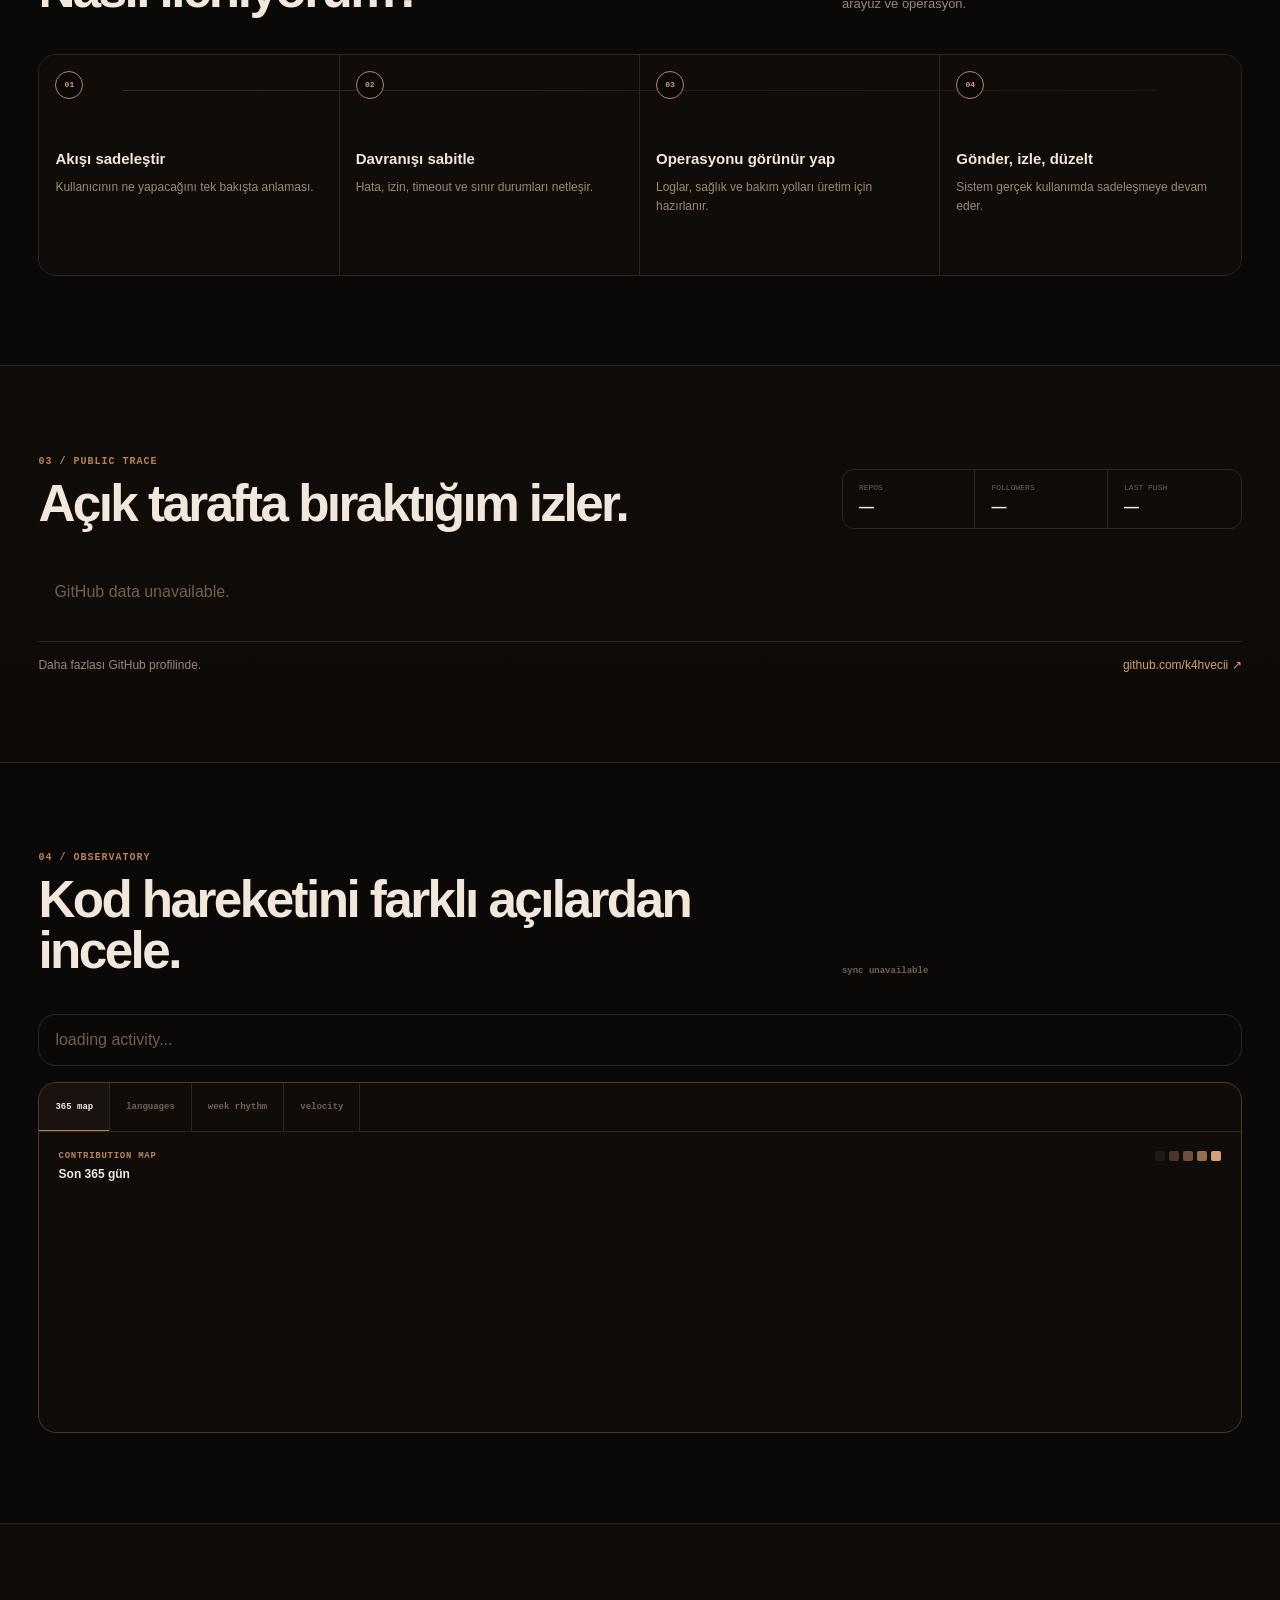
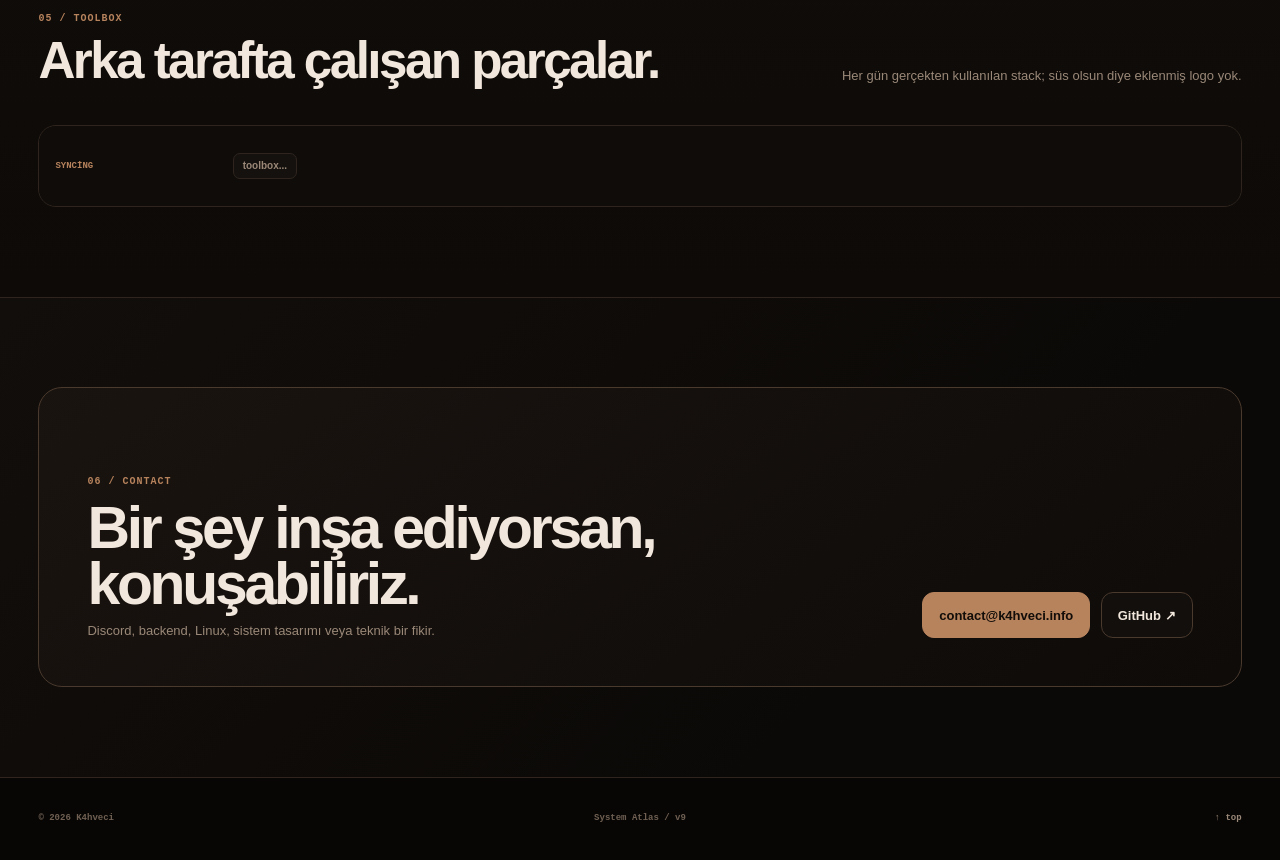
==== commit 26afb220: "rebuild site structure as interactive System Atlas v9" ====
--- a/index.html
+++ b/index.html
@@ -10,27 +10,27 @@
   <meta name="robots" content="index,follow" />
   <link rel="canonical" href="https://k4hveci.info/" />
 
-  <meta property="og:title" content="K4hveci — Systems & Software" />
-  <meta property="og:description" content="Discord systems, backend tooling and Linux infrastructure." />
+  <meta property="og:title" content="K4hveci — System Atlas" />
+  <meta property="og:description" content="Explore the systems, public work and activity behind K4hveci." />
   <meta property="og:type" content="website" />
   <meta property="og:url" content="https://k4hveci.info/" />
-  <meta property="og:image" content="https://raw.githubusercontent.com/k4hvecii/k4hvecii.github.io/main/assets/images/og-k4-terminal-31.png?rev=20261003c" />
+  <meta property="og:image" content="https://raw.githubusercontent.com/k4hvecii/k4hvecii.github.io/main/assets/images/og-k4-terminal-31.png?rev=20261003d" />
 
   <meta name="twitter:card" content="summary_large_image" />
-  <meta name="twitter:title" content="K4hveci — Systems & Software" />
-  <meta name="twitter:description" content="Discord systems, backend tooling and Linux infrastructure." />
-  <meta name="twitter:image" content="https://raw.githubusercontent.com/k4hvecii/k4hvecii.github.io/main/assets/images/og-k4-terminal-31.png?rev=20261003c" />
+  <meta name="twitter:title" content="K4hveci — System Atlas" />
+  <meta name="twitter:description" content="Explore the systems, public work and activity behind K4hveci." />
+  <meta name="twitter:image" content="https://raw.githubusercontent.com/k4hvecii/k4hvecii.github.io/main/assets/images/og-k4-terminal-31.png?rev=20261003d" />
 
   <link rel="icon" href="./assets/icons/favicon.svg" type="image/svg+xml" />
   <link rel="apple-touch-icon" href="./assets/icons/apple-touch-icon.png" />
   <link rel="manifest" href="./site.webmanifest" />
-  <link rel="stylesheet" href="./assets/css/main.css?v=8.0.0" />
-  <title>K4hveci — Systems & Software</title>
+  <link rel="stylesheet" href="./assets/css/main.css?v=9.0.0" />
+  <title>K4hveci — System Atlas</title>
 </head>
 <body>
   <a class="skip" href="#main">İçeriğe geç</a>
-  <div class="ambient ambient--one" aria-hidden="true"></div>
-  <div class="ambient ambient--two" aria-hidden="true"></div>
+  <div class="page-grid" aria-hidden="true"></div>
+  <div class="cursor-aura" id="cursor-aura" aria-hidden="true"></div>
   <div class="scroll-progress" id="scroll-progress" aria-hidden="true"></div>
 
   <header class="site-header">
@@ -41,25 +41,34 @@
       </a>
 
       <nav class="nav" aria-label="Ana navigasyon">
-        <a href="#systems" data-tr="sistemler" data-en="systems">sistemler</a>
-        <a href="#github">github</a>
+        <a href="#atlas" data-tr="atlas" data-en="atlas">atlas</a>
+        <a href="#process" data-tr="yaklaşım" data-en="process">yaklaşım</a>
+        <a href="#public">github</a>
         <a href="#activity" data-tr="aktivite" data-en="activity">aktivite</a>
-        <a href="#stack">stack</a>
         <a href="#contact" data-tr="iletişim" data-en="contact">iletişim</a>
       </nav>
 
       <div class="header-actions">
-        <span class="status"><i></i><span data-tr="aktif" data-en="online">aktif</span></span>
+        <span class="status-chip"><i></i><span data-tr="online" data-en="online">online</span></span>
         <button class="lang" id="lang-toggle" type="button" aria-label="Dili değiştir">TR</button>
       </div>
     </div>
   </header>
+
+  <aside class="chapter-rail" aria-label="Bölümler">
+    <a href="#top"><span>00</span><i></i></a>
+    <a href="#atlas"><span>01</span><i></i></a>
+    <a href="#process"><span>02</span><i></i></a>
+    <a href="#public"><span>03</span><i></i></a>
+    <a href="#activity"><span>04</span><i></i></a>
+    <a href="#contact"><span>05</span><i></i></a>
+  </aside>
 
   <main id="main">
     <section class="hero" id="top">
       <div class="shell hero-grid">
         <div class="hero-copy reveal">
-          <span class="eyebrow">K4 SYSTEMS / 2026</span>
+          <span class="eyebrow">K4 / SYSTEM ATLAS</span>
           <h1 id="hero-name">K4HVE.CI</h1>
           <p class="hero-lead" id="hero-tagline"
              data-tr="Discord sistemleri, backend araçları ve Linux altyapısı geliştiriyorum."
@@ -67,189 +76,278 @@
             Discord sistemleri, backend araçları ve Linux altyapısı geliştiriyorum.
           </p>
           <p class="hero-sub" id="hero-principle"
-             data-tr="Sade görünür, sağlam çalışır."
-             data-en="Simple on the surface, solid underneath.">
-            Sade görünür, sağlam çalışır.
-          </p>
+             data-tr="Bu site bir vitrin değil; içeride ne olduğunu kurcalayabileceğin bir harita."
+             data-en="This is not a showcase page; it is a map you can explore.">
+            Bu site bir vitrin değil; içeride ne olduğunu kurcalayabileceğin bir harita.
+          </p>
+
           <div class="hero-actions">
-            <a class="button button--primary" href="#systems" data-tr="Projeleri gör" data-en="View systems">Projeleri gör</a>
+            <a class="button button--primary" href="#atlas" data-tr="Atlası aç" data-en="Open atlas">Atlası aç</a>
             <a class="button" href="https://github.com/k4hvecii" target="_blank" rel="noopener noreferrer">GitHub ↗</a>
           </div>
-        </div>
-
-        <div class="hero-board reveal">
-          <div class="board-head">
-            <span>LIVE WORKSPACE</span>
-            <span class="board-live"><i></i> ONLINE</span>
-          </div>
-
-          <div class="board-feature">
-            <span class="board-label">CURRENT FOCUS</span>
-            <strong id="hero-focus">Discord systems · backend</strong>
-            <p data-tr="Gerçek kullanım için tasarlanan botlar, araçlar ve operasyon yüzeyleri."
-               data-en="Bots, tooling and operational surfaces designed for real use.">
-              Gerçek kullanım için tasarlanan botlar, araçlar ve operasyon yüzeyleri.
-            </p>
-          </div>
-
-          <div class="board-grid">
-            <div>
-              <span>mode</span>
-              <strong id="hero-mode">building / debugging / shipping</strong>
-            </div>
-            <div>
-              <span>runtime</span>
-              <strong id="hero-runtime">Linux · systemd · Nginx</strong>
-            </div>
-            <div>
-              <span>delivery</span>
-              <strong>GitHub Actions</strong>
-            </div>
-            <div>
-              <span>surface</span>
-              <strong>responsive / full-width</strong>
-            </div>
-          </div>
-        </div>
-      </div>
-
-      <div class="shell hero-strip reveal">
-        <span>Discord</span>
-        <span>Backend</span>
-        <span>Linux</span>
-        <span>Automation</span>
-        <span>Operations</span>
-      </div>
-    </section>
-
-    <section class="section section--soft" id="systems">
-      <div class="shell section-grid">
-        <aside class="section-side reveal">
-          <span class="section-no">01</span>
-          <p class="section-kicker" data-tr="SİSTEMLER" data-en="SYSTEMS">SİSTEMLER</p>
-          <h2 data-tr="Üzerinde çalıştığım şeyler." data-en="What I’m working on.">Üzerinde çalıştığım şeyler.</h2>
-          <p data-tr="Her proje bir vitrin kartı değil; gerçekten kullanılan veya geliştirilmekte olan bir sistem."
-             data-en="Each project is a real system in use or active development, not just a showcase card.">
-            Her proje bir vitrin kartı değil; gerçekten kullanılan veya geliştirilmekte olan bir sistem.
-          </p>
-        </aside>
-
-        <div class="system-grid" id="system-grid" aria-live="polite">
-          <article class="system-card skeleton">syncing systems...</article>
-        </div>
-      </div>
-    </section>
-
-    <section class="section" id="github">
-      <div class="shell section-grid">
-        <aside class="section-side reveal">
-          <span class="section-no">02</span>
-          <p class="section-kicker">PUBLIC GITHUB</p>
-          <h2 data-tr="Açık tarafta neler var?" data-en="What’s public?">Açık tarafta neler var?</h2>
-          <p data-tr="Repo listesi ve temel bilgiler GitHub API üzerinden canlı geliyor."
-             data-en="Repository list and basic metadata are loaded live from GitHub.">
-            Repo listesi ve temel bilgiler GitHub API üzerinden canlı geliyor.
-          </p>
-
-          <div class="github-mini" id="github-stats">
+
+          <div class="hero-facts">
+            <div><span>focus</span><strong id="hero-focus">Discord systems · backend</strong></div>
+            <div><span>runtime</span><strong id="hero-runtime">Linux · systemd · Nginx</strong></div>
+            <div><span>mode</span><strong id="hero-mode">building / debugging / shipping</strong></div>
+          </div>
+        </div>
+
+        <div class="atlas-map reveal" aria-label="Sistem haritası">
+          <div class="atlas-map__top">
+            <span>SYSTEM MAP</span>
+            <span class="atlas-map__hint" data-tr="bir node seç" data-en="pick a node">bir node seç</span>
+          </div>
+
+          <div class="map-canvas" id="map-canvas">
+            <div class="map-core">
+              <span>K4</span>
+              <small>core</small>
+            </div>
+
+            <span class="map-line map-line--1" aria-hidden="true"></span>
+            <span class="map-line map-line--2" aria-hidden="true"></span>
+            <span class="map-line map-line--3" aria-hidden="true"></span>
+            <span class="map-line map-line--4" aria-hidden="true"></span>
+
+            <button class="map-node map-node--1" type="button" data-system-target="flask">
+              <span>01</span><strong>Flask</strong><small>general system</small>
+            </button>
+            <button class="map-node map-node--2" type="button" data-system-target="yhmod">
+              <span>02</span><strong>YHMod</strong><small>moderation</small>
+            </button>
+            <button class="map-node map-node--3" type="button" data-system-target="yh-ticket">
+              <span>03</span><strong>YH Ticket</strong><small>support flow</small>
+            </button>
+            <button class="map-node map-node--4" type="button" data-system-target="vps-control">
+              <span>04</span><strong>VPS Control</strong><small>operations</small>
+            </button>
+          </div>
+
+          <div class="atlas-map__bottom">
+            <span data-tr="Tıklayınca ilgili sistem dosyasına iner." data-en="Click a node to open its system file.">Tıklayınca ilgili sistem dosyasına iner.</span>
+            <span>4 systems / 1 stack</span>
+          </div>
+        </div>
+      </div>
+
+      <div class="shell hero-marquee reveal" aria-hidden="true">
+        <span>DISCORD SYSTEMS</span><i>•</i><span>BACKEND</span><i>•</i><span>LINUX</span><i>•</i><span>AUTOMATION</span><i>•</i><span>OPERATIONS</span>
+      </div>
+    </section>
+
+    <section class="section section--soft" id="atlas">
+      <div class="shell">
+        <div class="section-head reveal">
+          <div>
+            <span class="section-index">01 / SYSTEM ATLAS</span>
+            <h2 data-tr="Bir sistemi seç, içine bak." data-en="Pick a system. Open it up.">Bir sistemi seç, içine bak.</h2>
+          </div>
+          <p data-tr="Burada aşağı kaydırıp kart okumak yerine bir sistem seçiyorsun; detay paneli o sisteme göre değişiyor."
+             data-en="Instead of scrolling through generic cards, choose a system and inspect its live detail panel.">
+            Burada aşağı kaydırıp kart okumak yerine bir sistem seçiyorsun; detay paneli o sisteme göre değişiyor.
+          </p>
+        </div>
+
+        <div class="explorer reveal">
+          <div class="explorer-list" id="system-list" role="tablist" aria-label="Sistem seç">
+            <button type="button" class="system-tab is-active" data-system-id="flask" role="tab" aria-selected="true">
+              <span>01</span><div><strong>Flask</strong><small>general-purpose</small></div><i>↗</i>
+            </button>
+            <button type="button" class="system-tab" data-system-id="yhmod" role="tab" aria-selected="false">
+              <span>02</span><div><strong>YHMod</strong><small>moderation / security</small></div><i>↗</i>
+            </button>
+            <button type="button" class="system-tab" data-system-id="yh-ticket" role="tab" aria-selected="false">
+              <span>03</span><div><strong>YH Ticket</strong><small>support workflow</small></div><i>↗</i>
+            </button>
+            <button type="button" class="system-tab" data-system-id="vps-control" role="tab" aria-selected="false">
+              <span>04</span><div><strong>VPS Control</strong><small>linux operations</small></div><i>↗</i>
+            </button>
+          </div>
+
+          <article class="inspector" id="system-inspector" role="tabpanel">
+            <div class="inspector-head">
+              <span id="inspector-index">01 / FLASK</span>
+              <span class="inspector-status" id="inspector-status">development</span>
+            </div>
+
+            <div class="inspector-main">
+              <div>
+                <p class="inspector-label">SYSTEM FILE</p>
+                <h3 id="inspector-title">Flask</h3>
+                <p id="inspector-description">Genel amaçlı Discord sistemi.</p>
+              </div>
+
+              <div class="inspector-meter" aria-hidden="true">
+                <div><span>scope</span><i style="--meter:88%"></i></div>
+                <div><span>ops</span><i style="--meter:72%"></i></div>
+                <div><span>ui</span><i style="--meter:64%"></i></div>
+              </div>
+            </div>
+
+            <div class="inspector-grid">
+              <div>
+                <span>purpose</span>
+                <strong id="inspector-purpose">management / community / music</strong>
+              </div>
+              <div>
+                <span>visibility</span>
+                <strong id="inspector-visibility">private</strong>
+              </div>
+              <div>
+                <span>status</span>
+                <strong id="inspector-status-text">development</strong>
+              </div>
+              <div>
+                <span>stack</span>
+                <div class="inspector-tags" id="inspector-tags"></div>
+              </div>
+            </div>
+
+            <div class="inspector-foot">
+              <span data-tr="Bu panel seçtiğin sisteme göre canlı değişir." data-en="This panel updates live for the selected system.">Bu panel seçtiğin sisteme göre canlı değişir.</span>
+              <span id="inspector-count">01 / 04</span>
+            </div>
+          </article>
+        </div>
+      </div>
+    </section>
+
+    <section class="section" id="process">
+      <div class="shell">
+        <div class="section-head reveal">
+          <div>
+            <span class="section-index">02 / BUILD PATH</span>
+            <h2 data-tr="Nasıl ilerliyorum?" data-en="How I build.">Nasıl ilerliyorum?</h2>
+          </div>
+          <p data-tr="Sistemi ekrandan değil, akıştan kuruyorum. Önce davranış; sonra arayüz ve operasyon."
+             data-en="I build from the flow outward. Behavior first, then interface and operations.">
+            Sistemi ekrandan değil, akıştan kuruyorum. Önce davranış; sonra arayüz ve operasyon.
+          </p>
+        </div>
+
+        <div class="process-track reveal">
+          <article class="process-step">
+            <span>01</span>
+            <div><strong data-tr="Akışı sadeleştir" data-en="Simplify the flow">Akışı sadeleştir</strong><p data-tr="Kullanıcının ne yapacağını tek bakışta anlaması." data-en="Make the next action obvious to the user.">Kullanıcının ne yapacağını tek bakışta anlaması.</p></div>
+          </article>
+          <article class="process-step">
+            <span>02</span>
+            <div><strong data-tr="Davranışı sabitle" data-en="Stabilize behavior">Davranışı sabitle</strong><p data-tr="Hata, izin, timeout ve sınır durumları netleşir." data-en="Errors, permissions, timeouts and edge cases become explicit.">Hata, izin, timeout ve sınır durumları netleşir.</p></div>
+          </article>
+          <article class="process-step">
+            <span>03</span>
+            <div><strong data-tr="Operasyonu görünür yap" data-en="Expose operations">Operasyonu görünür yap</strong><p data-tr="Loglar, sağlık ve bakım yolları üretim için hazırlanır." data-en="Logs, health and maintenance paths are prepared for production.">Loglar, sağlık ve bakım yolları üretim için hazırlanır.</p></div>
+          </article>
+          <article class="process-step">
+            <span>04</span>
+            <div><strong data-tr="Gönder, izle, düzelt" data-en="Ship, watch, refine">Gönder, izle, düzelt</strong><p data-tr="Sistem gerçek kullanımda sadeleşmeye devam eder." data-en="The system keeps getting simpler under real use.">Sistem gerçek kullanımda sadeleşmeye devam eder.</p></div>
+          </article>
+        </div>
+      </div>
+    </section>
+
+    <section class="section section--soft" id="public">
+      <div class="shell">
+        <div class="section-head reveal">
+          <div>
+            <span class="section-index">03 / PUBLIC TRACE</span>
+            <h2 data-tr="Açık tarafta bıraktığım izler." data-en="What I leave in public.">Açık tarafta bıraktığım izler.</h2>
+          </div>
+          <div class="github-summary" id="github-stats">
             <div><span>repos</span><strong id="stat-repos">—</strong></div>
             <div><span>followers</span><strong id="stat-followers">—</strong></div>
             <div><span>last push</span><strong id="stat-push">—</strong></div>
           </div>
-        </aside>
-
-        <div class="repo-panel reveal">
-          <div class="repo-panel-head">
-            <span>repositories</span>
-            <a href="https://github.com/k4hvecii" target="_blank" rel="noopener noreferrer">github.com/k4hvecii ↗</a>
-          </div>
-          <div class="repo-list" id="repo-list" aria-live="polite">
-            <div class="repo-loading">fetching github...</div>
-          </div>
-        </div>
-      </div>
-    </section>
-
-    <section class="section section--soft" id="activity">
-      <div class="shell">
-        <div class="activity-head reveal">
-          <div>
-            <span class="section-no">03</span>
-            <p class="section-kicker" data-tr="CODING ACTIVITY" data-en="CODING ACTIVITY">CODING ACTIVITY</p>
-            <h2 data-tr="Son 365 günün hareketi." data-en="The last 365 days.">Son 365 günün hareketi.</h2>
+        </div>
+
+        <div class="repo-mosaic" id="repo-list" aria-live="polite">
+          <div class="repo-loading">fetching github...</div>
+        </div>
+
+        <div class="public-foot reveal">
+          <p data-tr="Daha fazlası GitHub profilinde." data-en="More lives on the GitHub profile.">Daha fazlası GitHub profilinde.</p>
+          <a href="https://github.com/k4hvecii" target="_blank" rel="noopener noreferrer">github.com/k4hvecii ↗</a>
+        </div>
+      </div>
+    </section>
+
+    <section class="section" id="activity">
+      <div class="shell">
+        <div class="section-head reveal">
+          <div>
+            <span class="section-index">04 / OBSERVATORY</span>
+            <h2 data-tr="Kod hareketini farklı açılardan incele." data-en="Inspect activity from different angles.">Kod hareketini farklı açılardan incele.</h2>
           </div>
           <span class="sync" id="activity-updated">syncing...</span>
         </div>
 
-        <div class="activity-stats reveal" id="activity-stat-grid">
-          <div class="activity-loading">loading coding stats...</div>
-        </div>
-
-        <div class="activity-layout">
-          <article class="activity-card activity-card--wide reveal">
-            <div class="card-head">
-              <div>
-                <span>CONTRIBUTION MAP</span>
-                <strong data-tr="Günlük yoğunluk" data-en="Daily intensity">Günlük yoğunluk</strong>
-              </div>
+        <div class="activity-overview reveal" id="activity-stat-grid">
+          <div class="activity-loading">loading activity...</div>
+        </div>
+
+        <div class="observatory reveal">
+          <div class="observatory-tabs" role="tablist" aria-label="Aktivite görünümü">
+            <button type="button" class="activity-tab is-active" data-view="map" role="tab" aria-selected="true">365 map</button>
+            <button type="button" class="activity-tab" data-view="languages" role="tab" aria-selected="false">languages</button>
+            <button type="button" class="activity-tab" data-view="rhythm" role="tab" aria-selected="false">week rhythm</button>
+            <button type="button" class="activity-tab" data-view="velocity" role="tab" aria-selected="false">velocity</button>
+          </div>
+
+          <div class="observatory-view is-active" data-activity-view="map">
+            <div class="view-head">
+              <div><span>CONTRIBUTION MAP</span><strong data-tr="Son 365 gün" data-en="Last 365 days">Son 365 gün</strong></div>
               <div class="legend" aria-hidden="true"><i data-level="0"></i><i data-level="1"></i><i data-level="2"></i><i data-level="3"></i><i data-level="4"></i></div>
             </div>
             <div class="heatmap-scroll"><div class="heatmap" id="activity-heatmap"></div></div>
-          </article>
-
-          <article class="activity-card reveal">
-            <div class="card-head">
-              <div><span>VELOCITY</span><strong>28 days</strong></div>
-            </div>
+          </div>
+
+          <div class="observatory-view" data-activity-view="languages">
+            <div class="view-head"><div><span>LANGUAGE MIX</span><strong data-tr="Public repolar" data-en="Public repositories">Public repolar</strong></div></div>
+            <div class="language-bars" id="activity-languages"></div>
+          </div>
+
+          <div class="observatory-view" data-activity-view="rhythm">
+            <div class="view-head"><div><span>WEEK RHYTHM</span><strong data-tr="Haftalık dağılım" data-en="Weekly distribution">Haftalık dağılım</strong></div></div>
+            <div class="weekday-chart" id="activity-weekdays"></div>
+          </div>
+
+          <div class="observatory-view" data-activity-view="velocity">
+            <div class="view-head"><div><span>VELOCITY</span><strong>28 days / previous 28</strong></div></div>
             <div class="velocity" id="activity-velocity">—</div>
             <div class="activity-mini" id="activity-mini"></div>
-          </article>
-
-          <article class="activity-card reveal">
-            <div class="card-head">
-              <div><span>LANGUAGES</span><strong data-tr="Public repolar" data-en="Public repos">Public repolar</strong></div>
-            </div>
-            <div class="language-bars" id="activity-languages"></div>
-          </article>
-
-          <article class="activity-card reveal">
-            <div class="card-head">
-              <div><span>WEEKDAY</span><strong data-tr="Haftalık ritim" data-en="Weekly rhythm">Haftalık ritim</strong></div>
-            </div>
-            <div class="weekday-chart" id="activity-weekdays"></div>
-          </article>
-        </div>
-      </div>
-    </section>
-
-    <section class="section" id="stack">
-      <div class="shell section-grid">
-        <aside class="section-side reveal">
-          <span class="section-no">04</span>
-          <p class="section-kicker">TOOLBOX</p>
-          <h2 data-tr="Gerçekten kullandığım araçlar." data-en="Tools I actually use.">Gerçekten kullandığım araçlar.</h2>
-          <p data-tr="Uzun logo duvarı yerine günlük iş akışında olan parçalar."
-             data-en="The pieces that actually exist in my daily workflow, not a wall of logos.">
-            Uzun logo duvarı yerine günlük iş akışında olan parçalar.
-          </p>
-        </aside>
-
-        <div class="stack-panel reveal" id="stack-board">
+          </div>
+        </div>
+      </div>
+    </section>
+
+    <section class="section section--soft" id="stack">
+      <div class="shell">
+        <div class="section-head reveal">
+          <div>
+            <span class="section-index">05 / TOOLBOX</span>
+            <h2 data-tr="Arka tarafta çalışan parçalar." data-en="What runs underneath.">Arka tarafta çalışan parçalar.</h2>
+          </div>
+          <p data-tr="Her gün gerçekten kullanılan stack; süs olsun diye eklenmiş logo yok."
+             data-en="The stack I actually use every day. No decorative logo wall.">
+            Her gün gerçekten kullanılan stack; süs olsun diye eklenmiş logo yok.
+          </p>
+        </div>
+        <div class="stack-matrix reveal" id="stack-board">
           <div class="stack-row"><span>syncing</span><div><b>toolbox...</b></div></div>
         </div>
       </div>
     </section>
 
-    <section class="section contact-section" id="contact">
-      <div class="shell">
-        <div class="contact-card reveal">
-          <div>
-            <span class="section-no">05</span>
-            <p class="section-kicker" data-tr="İLETİŞİM" data-en="CONTACT">İLETİŞİM</p>
-            <h2 data-tr="Bir şey inşa ediyorsan konuşabiliriz." data-en="If you’re building something, we can talk.">Bir şey inşa ediyorsan konuşabiliriz.</h2>
-            <p data-tr="Discord, backend, Linux veya sistem tasarımı."
-               data-en="Discord, backend, Linux or system design.">
-              Discord, backend, Linux veya sistem tasarımı.
+    <section class="section contact" id="contact">
+      <div class="shell">
+        <div class="contact-stage reveal">
+          <div>
+            <span class="section-index">06 / CONTACT</span>
+            <h2 data-tr="Bir şey inşa ediyorsan, konuşabiliriz." data-en="If you’re building something, we can talk.">Bir şey inşa ediyorsan, konuşabiliriz.</h2>
+            <p data-tr="Discord, backend, Linux, sistem tasarımı veya teknik bir fikir."
+               data-en="Discord, backend, Linux, system design or a technical idea.">
+              Discord, backend, Linux, sistem tasarımı veya teknik bir fikir.
             </p>
           </div>
           <div class="contact-actions">
@@ -264,11 +362,11 @@
   <footer class="footer">
     <div class="shell footer-inner">
       <span>© <span id="year"></span> K4hveci</span>
-      <span>K4 Studio / v8</span>
+      <span>System Atlas / v9</span>
       <a href="#top">↑ top</a>
     </div>
   </footer>
 
-  <script src="./assets/js/main.js?v=8.0.0" defer></script>
+  <script src="./assets/js/main.js?v=9.0.0" defer></script>
 </body>
 </html>
--- a/assets/css/main.css
+++ b/assets/css/main.css
@@ -4,13 +4,13 @@
   --panel:#15110e;
   --panel-2:#19130f;
   --line:#2f251e;
-  --line-2:#4b392d;
-  --text:#f1e6da;
-  --muted:#9c8979;
-  --dim:#6d5e52;
+  --line-2:#4a392d;
+  --text:#f1e7dc;
+  --muted:#9a8878;
+  --dim:#6f6053;
   --coffee:#b7835d;
-  --coffee-2:#d1a17c;
-  --green:#7f9e89;
+  --coffee-2:#d0a17b;
+  --green:#7f9f8a;
   --shell:1480px;
   --gutter:clamp(1rem,3vw,2.5rem);
   --radius:18px;
@@ -21,76 +21,95 @@
 body{margin:0;min-width:320px;overflow-x:hidden;background:var(--bg);color:var(--text);font-family:Inter,ui-sans-serif,-apple-system,BlinkMacSystemFont,"Segoe UI",sans-serif;-webkit-font-smoothing:antialiased}
 a{color:inherit;text-decoration:none}
 button{font:inherit;color:inherit}
-::selection{background:rgba(183,131,93,.28);color:var(--text)}
+::selection{background:rgba(183,131,93,.3);color:var(--text)}
 .shell{width:min(100%,var(--shell));margin-inline:auto;padding-inline:var(--gutter)}
 .skip{position:fixed;top:1rem;left:1rem;z-index:9999;padding:.7rem 1rem;border:1px solid var(--line-2);background:var(--panel);transform:translateY(-180%)}.skip:focus{transform:none}
-.ambient{position:fixed;border-radius:50%;pointer-events:none;z-index:-1;filter:blur(80px);opacity:.18}.ambient--one{width:36vw;height:36vw;right:-12vw;top:8vh;background:#593e2d}.ambient--two{width:26vw;height:26vw;left:-10vw;bottom:8vh;background:#253629}
-.scroll-progress{position:fixed;top:0;left:0;width:100%;height:2px;z-index:1000;background:var(--coffee-2);transform:scaleX(0);transform-origin:left}
+.page-grid{position:fixed;inset:0;pointer-events:none;z-index:-2;background-image:linear-gradient(rgba(255,255,255,.013) 1px,transparent 1px),linear-gradient(90deg,rgba(255,255,255,.013) 1px,transparent 1px);background-size:32px 32px}
+.cursor-aura{position:fixed;width:360px;height:360px;border-radius:50%;z-index:-1;pointer-events:none;opacity:0;background:radial-gradient(circle,rgba(183,131,93,.07),rgba(183,131,93,.018) 45%,transparent 72%);filter:blur(6px);will-change:transform;transition:opacity .25s ease}.cursor-aura.is-visible{opacity:1}
+.scroll-progress{position:fixed;left:0;top:0;width:100%;height:2px;z-index:1200;background:var(--coffee-2);transform:scaleX(0);transform-origin:left}
 
-.site-header{position:sticky;top:0;z-index:100;border-bottom:1px solid rgba(47,37,30,.85);background:rgba(11,9,7,.88);backdrop-filter:blur(18px)}
+.site-header{position:sticky;top:0;z-index:100;border-bottom:1px solid rgba(47,37,30,.84);background:rgba(11,9,7,.88);backdrop-filter:blur(18px)}
 .header-inner{min-height:66px;display:grid;grid-template-columns:1fr auto 1fr;align-items:center;gap:1.5rem}
-.brand{display:flex;align-items:center;gap:.7rem;width:max-content}.brand-mark{width:36px;height:36px;display:grid;place-items:center;border:1px solid var(--line-2);border-radius:10px;background:#15100d;color:var(--coffee-2);font:700 11px/1 ui-monospace,SFMono-Regular,Menlo,monospace;letter-spacing:.08em}.brand-name{font-size:13px;font-weight:700;letter-spacing:.02em}
+.brand{display:flex;align-items:center;gap:.72rem;width:max-content}.brand-mark{width:36px;height:36px;display:grid;place-items:center;border:1px solid var(--line-2);border-radius:10px;background:#15100d;color:var(--coffee-2);font:700 11px/1 ui-monospace,SFMono-Regular,Menlo,monospace;letter-spacing:.08em}.brand-name{font-size:13px;font-weight:700}
 .nav{display:flex;align-items:center;gap:1.45rem}.nav a{position:relative;color:var(--muted);font:600 11px/1 ui-monospace,SFMono-Regular,Menlo,monospace;letter-spacing:.04em}.nav a::after{content:"";position:absolute;left:0;right:0;bottom:-10px;height:1px;background:var(--coffee);transform:scaleX(0);transform-origin:left;transition:transform .28s var(--ease)}.nav a:hover,.nav a.is-active{color:var(--text)}.nav a:hover::after,.nav a.is-active::after{transform:scaleX(1)}
-.header-actions{justify-self:end;display:flex;align-items:center;gap:.75rem}.status{display:flex;align-items:center;gap:.45rem;color:var(--green);font:600 10px/1 ui-monospace,SFMono-Regular,Menlo,monospace;text-transform:uppercase;letter-spacing:.06em}.status i{width:6px;height:6px;border-radius:50%;background:var(--green);box-shadow:0 0 0 4px rgba(127,158,137,.07)}.lang{width:40px;height:34px;border:1px solid var(--line);border-radius:9px;background:var(--panel);cursor:pointer;font:700 10px/1 ui-monospace,SFMono-Regular,Menlo,monospace}.lang:hover{border-color:var(--coffee)}
+.header-actions{justify-self:end;display:flex;align-items:center;gap:.7rem}.status-chip{display:flex;align-items:center;gap:.4rem;color:var(--green);font:600 10px/1 ui-monospace,SFMono-Regular,Menlo,monospace}.status-chip i{width:6px;height:6px;border-radius:50%;background:var(--green);box-shadow:0 0 0 4px rgba(127,159,138,.07)}.lang{width:40px;height:34px;border:1px solid var(--line);border-radius:9px;background:var(--panel);cursor:pointer;font:700 10px/1 ui-monospace,SFMono-Regular,Menlo,monospace}.lang:hover{border-color:var(--coffee)}
 
-.hero{padding:clamp(4rem,8vw,7rem) 0 2rem;border-bottom:1px solid var(--line)}
-.hero-grid{display:grid;grid-template-columns:minmax(0,1fr) minmax(420px,.78fr);gap:clamp(2.5rem,6vw,6rem);align-items:center}
-.eyebrow,.section-kicker,.section-no,.board-label,.board-head,.card-head span,.github-mini span,.repo-panel-head,.stack-row>span{font-family:ui-monospace,SFMono-Regular,Menlo,monospace}
-.eyebrow{display:inline-block;color:var(--coffee);font-size:10px;font-weight:700;letter-spacing:.12em}
-.hero h1{margin:1rem 0 1rem;font-size:clamp(4rem,7vw,7rem);line-height:.9;letter-spacing:-.065em}
-.hero-lead{max-width:780px;margin:0;font-size:clamp(1.3rem,2.1vw,2rem);line-height:1.2;letter-spacing:-.025em}
-.hero-sub{margin:1rem 0 0;color:var(--muted);font-size:14px}
-.hero-actions{display:flex;flex-wrap:wrap;gap:.65rem;margin-top:1.8rem}.button{min-height:46px;padding:.75rem 1rem;display:inline-flex;align-items:center;justify-content:center;border:1px solid var(--line-2);border-radius:12px;background:rgba(21,17,14,.75);font-size:13px;font-weight:700;transition:transform .24s var(--ease),border-color .2s ease,background .2s ease}.button:hover{transform:translateY(-2px);border-color:#6a4d39}.button--primary{background:var(--coffee);border-color:var(--coffee);color:#120d09}.button--primary:hover{background:var(--coffee-2)}
-.hero-board{border:1px solid var(--line-2);border-radius:var(--radius);background:linear-gradient(150deg,rgba(25,19,15,.97),rgba(14,11,9,.94));overflow:hidden;box-shadow:0 28px 70px rgba(0,0,0,.22)}
-.board-head{min-height:52px;padding:0 1rem;display:flex;justify-content:space-between;align-items:center;border-bottom:1px solid var(--line);color:var(--dim);font-size:9px;font-weight:700;letter-spacing:.08em}.board-live{display:flex;align-items:center;gap:.4rem;color:var(--green)}.board-live i{width:6px;height:6px;border-radius:50%;background:var(--green)}
-.board-feature{padding:1.25rem}.board-label{color:var(--coffee);font-size:9px;font-weight:700;letter-spacing:.08em}.board-feature strong{display:block;margin-top:.7rem;font-size:1.35rem;letter-spacing:-.025em}.board-feature p{margin:.65rem 0 0;color:var(--muted);font-size:13px;line-height:1.55}
-.board-grid{display:grid;grid-template-columns:1fr 1fr;border-top:1px solid var(--line)}.board-grid div{padding:1rem;border-right:1px solid var(--line);border-bottom:1px solid var(--line)}.board-grid div:nth-child(2n){border-right:0}.board-grid div:nth-last-child(-n+2){border-bottom:0}.board-grid span{display:block;color:var(--dim);font:600 9px/1 ui-monospace,SFMono-Regular,Menlo,monospace}.board-grid strong{display:block;margin-top:.45rem;color:var(--muted);font-size:12px;font-weight:650}
-.hero-strip{margin-top:clamp(3rem,6vw,5rem);padding-top:1.2rem;display:flex;flex-wrap:wrap;gap:1.4rem;border-top:1px solid var(--line);color:var(--dim);font:600 10px/1 ui-monospace,SFMono-Regular,Menlo,monospace;text-transform:uppercase;letter-spacing:.08em}.hero-strip span:not(:last-child)::after{content:"/";margin-left:1.4rem;color:#43342a}
+.chapter-rail{position:fixed;right:14px;top:50%;z-index:70;display:flex;flex-direction:column;gap:10px;transform:translateY(-50%)}.chapter-rail a{display:flex;align-items:center;justify-content:flex-end;gap:8px;color:var(--dim);font:600 8px/1 ui-monospace,SFMono-Regular,Menlo,monospace}.chapter-rail i{display:block;width:14px;height:1px;background:#3a2d24;transition:width .25s var(--ease),background .2s ease}.chapter-rail a.is-active{color:var(--coffee-2)}.chapter-rail a.is-active i{width:30px;background:var(--coffee)}
 
-.section{padding:clamp(4rem,7vw,6.5rem) 0;border-bottom:1px solid var(--line)}.section--soft{background:linear-gradient(180deg,#0f0c09,#0d0a08)}
-.section-grid{display:grid;grid-template-columns:minmax(240px,.34fr) minmax(0,1fr);gap:clamp(2.5rem,6vw,6rem);align-items:start}
-.section-side{position:sticky;top:100px}.section-no{display:block;color:var(--coffee);font-size:11px;font-weight:700}.section-kicker{margin:.65rem 0 0;color:var(--dim);font-size:10px;font-weight:700;letter-spacing:.12em}.section-side h2,.activity-head h2,.contact-card h2{margin:.9rem 0 .8rem;font-size:clamp(2rem,3.6vw,3.6rem);line-height:.98;letter-spacing:-.045em}.section-side>p:last-child{max-width:380px;margin:0;color:var(--muted);font-size:13px;line-height:1.6}
+.hero{padding:clamp(4rem,7vw,6rem) 0 1.5rem;border-bottom:1px solid var(--line);overflow:hidden}.hero-grid{display:grid;grid-template-columns:minmax(0,.86fr) minmax(520px,1.14fr);gap:clamp(2.5rem,6vw,6rem);align-items:center}.eyebrow,.section-index,.atlas-map__top,.atlas-map__bottom,.inspector-label,.inspector-head,.inspector-grid span,.inspector-foot,.github-summary span,.sync,.view-head span,.stack-row>span{font-family:ui-monospace,SFMono-Regular,Menlo,monospace}
+.eyebrow{display:inline-block;color:var(--coffee);font-size:10px;font-weight:700;letter-spacing:.12em}.hero h1{margin:1rem 0 1rem;font-size:clamp(4rem,7vw,6.8rem);line-height:.9;letter-spacing:-.065em}.hero-lead{max-width:760px;margin:0;font-size:clamp(1.3rem,2vw,1.9rem);line-height:1.2;letter-spacing:-.025em}.hero-sub{max-width:680px;margin:1rem 0 0;color:var(--muted);font-size:14px;line-height:1.55}.hero-actions{display:flex;flex-wrap:wrap;gap:.65rem;margin-top:1.8rem}
+.button{min-height:46px;padding:.75rem 1rem;display:inline-flex;align-items:center;justify-content:center;border:1px solid var(--line-2);border-radius:12px;background:rgba(21,17,14,.76);font-size:13px;font-weight:700;transition:transform .24s var(--ease),border-color .2s ease,background .2s ease}.button:hover{transform:translateY(-2px);border-color:#6a4d39}.button--primary{background:var(--coffee);border-color:var(--coffee);color:#120d09}.button--primary:hover{background:var(--coffee-2)}
+.hero-facts{margin-top:2.2rem;display:grid;grid-template-columns:repeat(3,minmax(0,1fr));border-top:1px solid var(--line)}.hero-facts div{padding:1rem .9rem 0 0}.hero-facts span{display:block;color:var(--dim);font:600 9px/1 ui-monospace,SFMono-Regular,Menlo,monospace;text-transform:uppercase}.hero-facts strong{display:block;margin-top:.45rem;color:var(--muted);font-size:11px;font-weight:600;overflow-wrap:anywhere}
 
-.system-grid{display:grid;grid-template-columns:repeat(2,minmax(0,1fr));gap:1rem}.system-card{min-height:250px;padding:1.2rem;display:flex;flex-direction:column;border:1px solid var(--line);border-radius:var(--radius);background:linear-gradient(145deg,rgba(24,19,15,.92),rgba(15,12,10,.88));transition:transform .26s var(--ease),border-color .2s ease}.system-card:hover{transform:translateY(-4px);border-color:#5c4434}.system-card-top{display:flex;justify-content:space-between;gap:1rem}.system-id{color:var(--dim);font:700 9px/1 ui-monospace,SFMono-Regular,Menlo,monospace;text-transform:uppercase;letter-spacing:.06em}.status-pill{padding:.35rem .48rem;border:1px solid rgba(127,158,137,.18);border-radius:999px;background:rgba(127,158,137,.05);color:var(--green);font:600 9px/1 ui-monospace,SFMono-Regular,Menlo,monospace}.system-card h3{margin:2.2rem 0 .65rem;font-size:1.45rem;letter-spacing:-.03em}.system-card p{margin:0;color:var(--muted);font-size:13px;line-height:1.55}.system-tags{margin-top:auto;padding-top:1.2rem;display:flex;flex-wrap:wrap;gap:.4rem}.system-tags span{padding:.4rem .5rem;border:1px solid var(--line);border-radius:8px;color:var(--dim);font:500 9px/1 ui-monospace,SFMono-Regular,Menlo,monospace}.skeleton{color:var(--dim)}
+.atlas-map{border:1px solid var(--line-2);border-radius:var(--radius);overflow:hidden;background:linear-gradient(145deg,rgba(23,18,14,.98),rgba(13,10,8,.96));box-shadow:0 28px 70px rgba(0,0,0,.22)}
+.atlas-map__top,.atlas-map__bottom{min-height:48px;padding:0 1rem;display:flex;align-items:center;justify-content:space-between;gap:1rem;color:var(--dim);font-size:9px;font-weight:700;letter-spacing:.07em}.atlas-map__top{border-bottom:1px solid var(--line)}.atlas-map__bottom{border-top:1px solid var(--line);font-weight:500}.atlas-map__hint{color:var(--coffee)}
+.map-canvas{position:relative;min-height:420px;background:radial-gradient(circle at center,rgba(183,131,93,.08),transparent 36%),linear-gradient(rgba(255,255,255,.018) 1px,transparent 1px),linear-gradient(90deg,rgba(255,255,255,.018) 1px,transparent 1px);background-size:auto,28px 28px,28px 28px}
+.map-core{position:absolute;left:50%;top:50%;width:82px;height:82px;display:grid;place-items:center;align-content:center;gap:3px;transform:translate(-50%,-50%);border:1px solid var(--coffee);border-radius:50%;background:#15100d;box-shadow:0 0 0 10px rgba(183,131,93,.035),0 0 60px rgba(183,131,93,.09);z-index:3}.map-core span{font-weight:800;font-size:20px}.map-core small{color:var(--dim);font:600 8px/1 ui-monospace,SFMono-Regular,Menlo,monospace}
+.map-line{position:absolute;left:50%;top:50%;height:1px;background:linear-gradient(90deg,var(--line-2),transparent);transform-origin:left center;z-index:1}.map-line--1{width:30%;transform:rotate(-32deg)}.map-line--2{width:28%;transform:rotate(38deg)}.map-line--3{width:29%;transform:rotate(147deg)}.map-line--4{width:30%;transform:rotate(215deg)}
+.map-node{position:absolute;z-index:2;min-width:130px;padding:.7rem .8rem;text-align:left;border:1px solid var(--line);border-radius:12px;background:#14100d;color:var(--text);cursor:pointer;transition:transform .25s var(--ease),border-color .2s ease,background .2s ease}.map-node:hover{transform:translateY(-3px);border-color:#6a4e3b;background:#19130f}.map-node span{display:block;color:var(--coffee);font:700 8px/1 ui-monospace,SFMono-Regular,Menlo,monospace}.map-node strong{display:block;margin-top:.4rem;font-size:12px}.map-node small{display:block;margin-top:.2rem;color:var(--dim);font-size:9px}.map-node--1{left:9%;top:13%}.map-node--2{right:8%;top:16%}.map-node--3{left:7%;bottom:13%}.map-node--4{right:7%;bottom:14%}
+.hero-marquee{margin-top:clamp(3rem,5vw,4rem);padding-top:1rem;display:flex;flex-wrap:wrap;gap:1rem;border-top:1px solid var(--line);color:var(--dim);font:600 10px/1 ui-monospace,SFMono-Regular,Menlo,monospace;letter-spacing:.08em}.hero-marquee i{font-style:normal;color:#45352a}
 
-.github-mini{margin-top:1.5rem;border-top:1px solid var(--line)}.github-mini div{padding:.75rem 0;display:flex;justify-content:space-between;gap:1rem;border-bottom:1px solid var(--line)}.github-mini span{color:var(--dim);font-size:9px;text-transform:uppercase}.github-mini strong{font-size:12px}
-.repo-panel{border:1px solid var(--line);border-radius:var(--radius);overflow:hidden;background:rgba(20,16,13,.62)}.repo-panel-head{min-height:48px;padding:0 1rem;display:flex;align-items:center;justify-content:space-between;border-bottom:1px solid var(--line);color:var(--dim);font-size:9px;font-weight:700;text-transform:uppercase;letter-spacing:.07em}.repo-panel-head a{color:var(--coffee-2);text-transform:none;letter-spacing:0}
-.repo-item{min-height:104px;padding:1rem;display:grid;grid-template-columns:minmax(150px,.8fr) minmax(220px,1.4fr) auto;gap:1rem;align-items:center;border-bottom:1px solid var(--line);transition:background .2s ease}.repo-item:last-child{border-bottom:0}.repo-item:hover{background:rgba(183,131,93,.045)}.repo-title strong{display:block;font-size:14px;overflow-wrap:anywhere}.repo-title span{display:block;margin-top:.4rem;color:var(--dim);font:600 9px/1 ui-monospace,SFMono-Regular,Menlo,monospace}.repo-desc{margin:0;color:var(--muted);font-size:12px;line-height:1.5}.repo-meta{display:flex;justify-content:flex-end;flex-wrap:wrap;gap:.35rem}.repo-meta span{padding:.35rem .45rem;border:1px solid var(--line);border-radius:7px;color:var(--dim);font:500 9px/1 ui-monospace,SFMono-Regular,Menlo,monospace}.repo-loading{padding:1rem;color:var(--dim);font:500 10px/1.5 ui-monospace,SFMono-Regular,Menlo,monospace}
+.section{padding:clamp(4rem,7vw,6rem) 0;border-bottom:1px solid var(--line)}.section--soft{background:linear-gradient(180deg,#0f0c09,#0d0a08)}
+.section-head{display:grid;grid-template-columns:minmax(0,1fr) minmax(260px,.55fr);gap:clamp(2rem,6vw,6rem);align-items:end;margin-bottom:2.4rem}.section-index{display:block;color:var(--coffee);font-size:10px;font-weight:700;letter-spacing:.1em}.section-head h2{max-width:850px;margin:.75rem 0 0;font-size:clamp(2.2rem,4vw,4rem);line-height:.98;letter-spacing:-.05em}.section-head>p{max-width:520px;margin:0;color:var(--muted);font-size:13px;line-height:1.6}
 
-.activity-head{display:flex;justify-content:space-between;gap:2rem;align-items:end;margin-bottom:2rem}.activity-head>div{max-width:700px}.sync{color:var(--dim);font:600 9px/1 ui-monospace,SFMono-Regular,Menlo,monospace}
-.activity-stats{display:grid;grid-template-columns:repeat(6,minmax(0,1fr));border:1px solid var(--line);border-radius:var(--radius);overflow:hidden;margin-bottom:1rem}.activity-stat{min-width:0;min-height:100px;padding:1rem;border-right:1px solid var(--line);background:rgba(19,15,12,.72)}.activity-stat:last-child{border-right:0}.activity-stat span{display:block;color:var(--dim);font:600 9px/1.2 ui-monospace,SFMono-Regular,Menlo,monospace;text-transform:uppercase}.activity-stat strong{display:block;margin-top:.55rem;font-size:1.55rem;line-height:1;font-variant-numeric:tabular-nums}.activity-stat small{display:block;margin-top:.35rem;color:var(--dim);font-size:9px}.activity-loading{padding:1rem;color:var(--dim)}
-.activity-layout{display:grid;grid-template-columns:1.25fr .75fr;gap:1rem}.activity-card{min-width:0;min-height:260px;padding:1rem;border:1px solid var(--line);border-radius:var(--radius);background:rgba(19,15,12,.68)}.activity-card--wide{min-height:310px}.card-head{display:flex;justify-content:space-between;gap:1rem;align-items:flex-start;margin-bottom:1rem}.card-head span{display:block;color:var(--coffee);font-size:9px;font-weight:700;letter-spacing:.08em}.card-head strong{display:block;margin-top:.35rem;font-size:12px}
-.legend{display:flex;gap:4px}.legend i,.heatmap-cell{width:10px;height:10px;border-radius:2px;background:#211915}.legend i[data-level="1"],.heatmap-cell[data-level="1"]{background:#49352a}.legend i[data-level="2"],.heatmap-cell[data-level="2"]{background:#6f4f3b}.legend i[data-level="3"],.heatmap-cell[data-level="3"]{background:#986c4f}.legend i[data-level="4"],.heatmap-cell[data-level="4"]{background:var(--coffee-2)}.heatmap-scroll{overflow-x:auto;padding-bottom:.45rem;scrollbar-width:thin}.heatmap{min-width:max-content;display:flex;gap:4px}.heatmap-week{display:grid;gap:4px}.heatmap-cell{display:block;transition:transform .18s ease,filter .18s ease}.heatmap-cell:hover{transform:scale(1.45);filter:brightness(1.25)}
-.velocity{display:flex;align-items:baseline;justify-content:space-between;gap:1rem;padding:1rem 0;border-block:1px solid var(--line)}.velocity strong{font-size:2.6rem;letter-spacing:-.05em}.velocity span{color:var(--muted);font:600 10px/1 ui-monospace,SFMono-Regular,Menlo,monospace}.activity-mini{display:grid;grid-template-columns:1fr 1fr}.activity-mini .activity-stat{min-height:84px;padding:.8rem 0;border-right:0;border-bottom:1px solid var(--line);background:transparent}.activity-mini .activity-stat:nth-child(odd){padding-right:.8rem;border-right:1px solid var(--line)}.activity-mini .activity-stat:nth-child(even){padding-left:.8rem}.language-bars{display:grid;gap:1rem}.language-row>div:first-child{display:flex;justify-content:space-between;color:var(--muted);font-size:11px}.language-track{height:5px;margin-top:.45rem;border-radius:999px;background:#211915;overflow:hidden}.language-track i{display:block;height:100%;background:var(--language-color,var(--coffee));border-radius:inherit}.weekday-chart{height:180px;display:grid;grid-template-columns:repeat(7,1fr);gap:.5rem;align-items:end}.weekday-bar{height:100%;display:flex;flex-direction:column;justify-content:flex-end;align-items:center;gap:.5rem}.weekday-bar i{width:min(26px,58%);min-height:4px;border-radius:5px 5px 2px 2px;background:linear-gradient(180deg,var(--coffee-2),#6a4a37)}.weekday-bar span{color:var(--dim);font:600 9px/1 ui-monospace,SFMono-Regular,Menlo,monospace}
+.explorer{display:grid;grid-template-columns:minmax(260px,.38fr) minmax(0,1fr);gap:1rem;align-items:start}.explorer-list{border:1px solid var(--line);border-radius:var(--radius);overflow:hidden;background:rgba(19,15,12,.7)}.system-tab{width:100%;min-height:92px;padding:1rem;display:grid;grid-template-columns:38px 1fr auto;gap:.8rem;align-items:center;text-align:left;border:0;border-bottom:1px solid var(--line);background:transparent;color:var(--text);cursor:pointer}.system-tab:last-child{border-bottom:0}.system-tab:hover,.system-tab.is-active{background:rgba(183,131,93,.055)}.system-tab>span{color:var(--coffee);font:700 9px/1 ui-monospace,SFMono-Regular,Menlo,monospace}.system-tab strong{display:block;font-size:13px}.system-tab small{display:block;margin-top:.3rem;color:var(--dim);font-size:10px}.system-tab i{font-style:normal;color:var(--dim);transition:transform .2s var(--ease)}.system-tab.is-active i{color:var(--coffee-2);transform:rotate(45deg)}
+.inspector{position:sticky;top:88px;border:1px solid var(--line-2);border-radius:var(--radius);overflow:hidden;background:linear-gradient(145deg,rgba(24,19,15,.98),rgba(14,11,9,.96));box-shadow:0 20px 60px rgba(0,0,0,.15)}
+.inspector-head,.inspector-foot{min-height:46px;padding:0 1rem;display:flex;align-items:center;justify-content:space-between;gap:1rem;color:var(--dim);font-size:9px;letter-spacing:.07em}.inspector-head{border-bottom:1px solid var(--line)}.inspector-foot{border-top:1px solid var(--line);font-weight:500}.inspector-status{color:var(--green)}
+.inspector-main{padding:1.4rem;display:grid;grid-template-columns:1fr minmax(200px,.55fr);gap:2rem;align-items:end}.inspector-label{margin:0;color:var(--coffee);font-size:9px;font-weight:700;letter-spacing:.08em}.inspector-main h3{margin:.5rem 0 .6rem;font-size:clamp(2rem,4vw,4rem);letter-spacing:-.05em}.inspector-main p:last-child{max-width:620px;margin:0;color:var(--muted);font-size:13px;line-height:1.6}.inspector-meter{display:grid;gap:.8rem}.inspector-meter div{display:grid;grid-template-columns:55px 1fr;align-items:center;gap:.7rem}.inspector-meter span{color:var(--dim);font:600 8px/1 ui-monospace,SFMono-Regular,Menlo,monospace;text-transform:uppercase}.inspector-meter i{height:4px;background:linear-gradient(90deg,var(--coffee) var(--meter),#241b16 var(--meter));border-radius:999px}
+.inspector-grid{display:grid;grid-template-columns:repeat(4,1fr);border-top:1px solid var(--line)}.inspector-grid>div{min-width:0;padding:1rem;border-right:1px solid var(--line)}.inspector-grid>div:last-child{border-right:0}.inspector-grid span{display:block;color:var(--dim);font-size:8px;font-weight:700;text-transform:uppercase}.inspector-grid strong{display:block;margin-top:.45rem;color:var(--muted);font-size:11px;overflow-wrap:anywhere}.inspector-tags{margin-top:.4rem;display:flex;flex-wrap:wrap;gap:.3rem}.inspector-tags b{padding:.3rem .38rem;border:1px solid var(--line);border-radius:6px;color:var(--muted);font-size:8px;font-weight:600}
 
-.stack-panel{border:1px solid var(--line);border-radius:var(--radius);overflow:hidden}.stack-row{min-height:82px;padding:.9rem 1rem;display:grid;grid-template-columns:minmax(100px,.35fr) 1.65fr;gap:1rem;align-items:center;border-bottom:1px solid var(--line);background:rgba(19,15,12,.66)}.stack-row:last-child{border-bottom:0}.stack-row>span{color:var(--coffee);font-size:9px;font-weight:700;text-transform:uppercase;letter-spacing:.07em}.stack-row>div{display:flex;flex-wrap:wrap;gap:.45rem}.stack-row b{padding:.45rem .55rem;border:1px solid var(--line);border-radius:8px;background:var(--panel);color:var(--muted);font-size:10px;font-weight:600}
+.process-track{position:relative;display:grid;grid-template-columns:repeat(4,1fr);border:1px solid var(--line);border-radius:var(--radius);overflow:hidden}.process-track::before{content:"";position:absolute;left:7%;right:7%;top:35px;height:1px;background:linear-gradient(90deg,var(--coffee),#3a2d24);z-index:0}.process-step{position:relative;z-index:1;min-height:220px;padding:1rem;border-right:1px solid var(--line);background:rgba(18,14,11,.76)}.process-step:last-child{border-right:0}.process-step>span{width:28px;height:28px;display:grid;place-items:center;border:1px solid var(--coffee);border-radius:50%;background:var(--bg);color:var(--coffee-2);font:700 8px/1 ui-monospace,SFMono-Regular,Menlo,monospace}.process-step>div{margin-top:3.2rem}.process-step strong{font-size:15px}.process-step p{margin:.65rem 0 0;color:var(--muted);font-size:12px;line-height:1.55}
 
-.contact-section{background:linear-gradient(135deg,#120e0b,#0b0907 70%)}.contact-card{min-height:300px;padding:clamp(1.5rem,4vw,3rem);display:grid;grid-template-columns:1fr auto;gap:2rem;align-items:end;border:1px solid var(--line-2);border-radius:24px;background:linear-gradient(145deg,rgba(27,20,16,.94),rgba(15,12,10,.94))}.contact-card>div:first-child{max-width:820px}.contact-card p{margin:0;color:var(--muted);font-size:13px}.contact-actions{display:flex;gap:.65rem;flex-wrap:wrap;justify-content:flex-end}
-.footer{background:#080604}.footer-inner{min-height:82px;display:grid;grid-template-columns:1fr auto 1fr;align-items:center;gap:1rem;color:var(--dim);font:600 9px/1 ui-monospace,SFMono-Regular,Menlo,monospace;letter-spacing:.06em}.footer-inner span:nth-child(2){justify-self:center}.footer-inner a{justify-self:end;color:var(--muted)}
+.github-summary{display:grid;grid-template-columns:repeat(3,auto);border:1px solid var(--line);border-radius:12px;overflow:hidden}.github-summary div{min-width:120px;padding:.8rem 1rem;border-right:1px solid var(--line)}.github-summary div:last-child{border-right:0}.github-summary span{display:block;color:var(--dim);font-size:8px;text-transform:uppercase}.github-summary strong{display:block;margin-top:.4rem;font-size:15px}
+.repo-mosaic{display:grid;grid-template-columns:repeat(12,1fr);gap:1rem}.repo-card{grid-column:span 4;min-height:220px;padding:1rem;display:flex;flex-direction:column;border:1px solid var(--line);border-radius:var(--radius);background:linear-gradient(145deg,rgba(22,17,13,.86),rgba(14,11,9,.86));transition:transform .25s var(--ease),border-color .2s ease}.repo-card:nth-child(1),.repo-card:nth-child(4){grid-column:span 6}.repo-card:hover{transform:translateY(-4px);border-color:#5f4736}.repo-card-top{display:flex;justify-content:space-between;gap:1rem;color:var(--dim);font:600 9px/1 ui-monospace,SFMono-Regular,Menlo,monospace}.repo-card h3{margin:2rem 0 .6rem;font-size:1.3rem;letter-spacing:-.03em}.repo-card p{margin:0;color:var(--muted);font-size:12px;line-height:1.55}.repo-card-meta{margin-top:auto;padding-top:1.2rem;display:flex;flex-wrap:wrap;gap:.35rem}.repo-card-meta span{padding:.35rem .45rem;border:1px solid var(--line);border-radius:7px;color:var(--dim);font:500 8px/1 ui-monospace,SFMono-Regular,Menlo,monospace}.repo-loading{grid-column:1/-1;padding:1rem;color:var(--dim)}
+.public-foot{margin-top:1.5rem;padding-top:1rem;display:flex;justify-content:space-between;gap:1rem;border-top:1px solid var(--line);color:var(--muted);font-size:12px}.public-foot p{margin:0}.public-foot a{color:var(--coffee-2)}
+
+.activity-overview{display:grid;grid-template-columns:repeat(6,1fr);border:1px solid var(--line);border-radius:var(--radius);overflow:hidden;margin-bottom:1rem}.activity-stat{min-width:0;min-height:96px;padding:.9rem;border-right:1px solid var(--line);background:rgba(18,14,11,.72)}.activity-stat:last-child{border-right:0}.activity-stat span{display:block;color:var(--dim);font:600 8px/1.2 ui-monospace,SFMono-Regular,Menlo,monospace;text-transform:uppercase}.activity-stat strong{display:block;margin-top:.5rem;font-size:1.5rem;font-variant-numeric:tabular-nums}.activity-stat small{display:block;margin-top:.3rem;color:var(--dim);font-size:8px}.activity-loading{padding:1rem;color:var(--dim)}
+.observatory{border:1px solid var(--line-2);border-radius:var(--radius);overflow:hidden;background:rgba(18,14,11,.74)}.observatory-tabs{display:flex;gap:0;border-bottom:1px solid var(--line);overflow-x:auto;scrollbar-width:none}.observatory-tabs::-webkit-scrollbar{display:none}.activity-tab{min-height:48px;padding:0 1rem;border:0;border-right:1px solid var(--line);background:transparent;color:var(--dim);cursor:pointer;font:600 9px/1 ui-monospace,SFMono-Regular,Menlo,monospace;white-space:nowrap}.activity-tab:hover,.activity-tab.is-active{color:var(--text);background:rgba(183,131,93,.05)}.activity-tab.is-active{box-shadow:inset 0 -1px 0 var(--coffee)}
+.observatory-view{display:none;min-height:300px;padding:1.2rem}.observatory-view.is-active{display:block}.view-head{display:flex;justify-content:space-between;gap:1rem;align-items:flex-start;margin-bottom:1.2rem}.view-head span{display:block;color:var(--coffee);font-size:9px;font-weight:700;letter-spacing:.08em}.view-head strong{display:block;margin-top:.35rem;font-size:12px}
+.legend{display:flex;gap:4px}.legend i,.heatmap-cell{width:10px;height:10px;border-radius:2px;background:#211915}.legend i[data-level="1"],.heatmap-cell[data-level="1"]{background:#49352a}.legend i[data-level="2"],.heatmap-cell[data-level="2"]{background:#6f4f3b}.legend i[data-level="3"],.heatmap-cell[data-level="3"]{background:#986c4f}.legend i[data-level="4"],.heatmap-cell[data-level="4"]{background:var(--coffee-2)}
+.heatmap-scroll{overflow-x:auto;padding-bottom:.5rem;scrollbar-width:thin}.heatmap{min-width:max-content;display:flex;gap:4px}.heatmap-week{display:grid;gap:4px}.heatmap-cell{display:block;transition:transform .18s ease,filter .18s ease}.heatmap-cell:hover{transform:scale(1.45);filter:brightness(1.25)}
+.language-bars{max-width:860px;display:grid;gap:1rem}.language-row>div:first-child{display:flex;justify-content:space-between;color:var(--muted);font-size:11px}.language-track{height:6px;margin-top:.5rem;border-radius:999px;background:#211915;overflow:hidden}.language-track i{display:block;height:100%;background:var(--language-color,var(--coffee))}
+.weekday-chart{max-width:900px;height:210px;display:grid;grid-template-columns:repeat(7,1fr);gap:.7rem;align-items:end}.weekday-bar{height:100%;display:flex;flex-direction:column;justify-content:flex-end;align-items:center;gap:.5rem}.weekday-bar i{width:min(28px,60%);min-height:4px;border-radius:5px 5px 2px 2px;background:linear-gradient(180deg,var(--coffee-2),#684a37)}.weekday-bar span{color:var(--dim);font:600 9px/1 ui-monospace,SFMono-Regular,Menlo,monospace}
+.velocity{max-width:900px;display:flex;justify-content:space-between;align-items:baseline;padding:1rem 0;border-block:1px solid var(--line)}.velocity strong{font-size:3rem;letter-spacing:-.05em}.velocity span{color:var(--muted);font:600 10px/1 ui-monospace,SFMono-Regular,Menlo,monospace}.activity-mini{max-width:900px;display:grid;grid-template-columns:repeat(4,1fr)}.activity-mini .activity-stat{min-height:88px;background:transparent;border-bottom:0}
+.sync{color:var(--dim);font-size:9px;font-weight:600}
+
+.stack-matrix{border:1px solid var(--line);border-radius:var(--radius);overflow:hidden}.stack-row{min-height:80px;padding:.9rem 1rem;display:grid;grid-template-columns:minmax(110px,.28fr) 1.72fr;gap:1rem;align-items:center;border-bottom:1px solid var(--line);background:rgba(18,14,11,.7)}.stack-row:last-child{border-bottom:0}.stack-row>span{color:var(--coffee);font-size:9px;font-weight:700;text-transform:uppercase}.stack-row>div{display:flex;flex-wrap:wrap;gap:.4rem}.stack-row b{padding:.42rem .55rem;border:1px solid var(--line);border-radius:7px;background:var(--panel);color:var(--muted);font-size:10px;font-weight:600}
+
+.contact{background:linear-gradient(135deg,#120e0b,#0b0907 70%)}.contact-stage{min-height:300px;padding:clamp(1.5rem,4vw,3rem);display:grid;grid-template-columns:1fr auto;align-items:end;gap:2rem;border:1px solid var(--line-2);border-radius:24px;background:linear-gradient(145deg,rgba(26,20,16,.95),rgba(14,11,9,.95))}.contact-stage>div:first-child{max-width:850px}.contact-stage h2{margin:.8rem 0 .7rem;font-size:clamp(2.4rem,4.6vw,4.6rem);line-height:.95;letter-spacing:-.055em}.contact-stage p{margin:0;color:var(--muted);font-size:13px}.contact-actions{display:flex;flex-wrap:wrap;gap:.65rem;justify-content:flex-end}
+.footer{background:#080604}.footer-inner{min-height:82px;display:grid;grid-template-columns:1fr auto 1fr;align-items:center;gap:1rem;color:var(--dim);font:600 9px/1 ui-monospace,SFMono-Regular,Menlo,monospace}.footer-inner span:nth-child(2){justify-self:center}.footer-inner a{justify-self:end;color:var(--muted)}
 
 .reveal{opacity:0;transform:translateY(18px);transition:opacity .62s var(--ease),transform .72s var(--ease)}.reveal.is-visible{opacity:1;transform:none}
-@media (hover:hover) and (pointer:fine){.system-card,.activity-card,.hero-board,.contact-card{position:relative;isolation:isolate}.system-card::after,.activity-card::after,.hero-board::after,.contact-card::after{content:"";position:absolute;inset:0;border-radius:inherit;pointer-events:none;z-index:-1;opacity:0;background:radial-gradient(420px circle at var(--mx,50%) var(--my,50%),rgba(183,131,93,.08),transparent 62%);transition:opacity .25s ease}.system-card:hover::after,.activity-card:hover::after,.hero-board:hover::after,.contact-card:hover::after{opacity:1}}
+@media(hover:hover) and (pointer:fine){.repo-card,.inspector,.observatory,.atlas-map{position:relative}.repo-card::after,.inspector::after,.observatory::after,.atlas-map::after{content:"";position:absolute;inset:0;border-radius:inherit;pointer-events:none;opacity:0;background:radial-gradient(460px circle at var(--mx,50%) var(--my,50%),rgba(183,131,93,.06),transparent 62%);transition:opacity .25s ease}.repo-card:hover::after,.inspector:hover::after,.observatory:hover::after,.atlas-map:hover::after{opacity:1}}
 
 @media(max-width:1180px){
-  :root{--shell:100%}
+  .chapter-rail{display:none}
   .header-inner{grid-template-columns:auto 1fr auto}.nav{justify-content:flex-start;overflow-x:auto;scrollbar-width:none}.nav::-webkit-scrollbar{display:none}.nav a{white-space:nowrap}
-  .hero-grid{grid-template-columns:1fr;gap:2rem}.hero-board{max-width:none}
-  .section-grid{grid-template-columns:1fr;gap:2rem}.section-side{position:static;max-width:700px}.github-mini{max-width:420px}
-  .activity-stats{grid-template-columns:repeat(3,1fr)}.activity-stat:nth-child(3){border-right:0}.activity-stat:nth-child(-n+3){border-bottom:1px solid var(--line)}
-  .activity-layout{grid-template-columns:1fr 1fr}.activity-card--wide{grid-column:1/-1}
+  .hero-grid{grid-template-columns:1fr;gap:2rem}.atlas-map{max-width:none}
+  .section-head{grid-template-columns:1fr}.section-head>p{max-width:700px}
+  .explorer{grid-template-columns:1fr}.inspector{position:static}
+  .process-track{grid-template-columns:repeat(2,1fr)}.process-step:nth-child(2){border-right:0}.process-step:nth-child(-n+2){border-bottom:1px solid var(--line)}.process-track::before{display:none}
+  .repo-card{grid-column:span 6}.repo-card:nth-child(1),.repo-card:nth-child(4){grid-column:span 6}
+  .activity-overview{grid-template-columns:repeat(3,1fr)}.activity-stat:nth-child(3){border-right:0}.activity-stat:nth-child(-n+3){border-bottom:1px solid var(--line)}
 }
 @media(max-width:760px){
   :root{--gutter:1rem}
-  .header-inner{min-height:auto;grid-template-columns:1fr auto;padding-top:.7rem}.brand-name{font-size:12px}.status{display:none}.nav{grid-column:1/-1;order:3;width:calc(100% + 2rem);margin-left:-1rem;padding:.75rem 1rem .85rem;border-top:1px solid var(--line);gap:1.1rem}.nav a{font-size:10px}
-  .hero{padding-top:3.5rem}.hero h1{font-size:clamp(3.2rem,15vw,5rem)}.hero-lead{font-size:1.25rem}.hero-actions{display:grid;grid-template-columns:1fr 1fr}.button{width:100%}.board-grid{grid-template-columns:1fr}.board-grid div{border-right:0}.board-grid div:nth-last-child(-n+2){border-bottom:1px solid var(--line)}.board-grid div:last-child{border-bottom:0}.hero-strip{gap:.8rem}.hero-strip span:not(:last-child)::after{margin-left:.8rem}
-  .section{padding:3.5rem 0}.section-side h2,.activity-head h2,.contact-card h2{font-size:2rem}.system-grid{grid-template-columns:1fr}.system-card{min-height:220px}
-  .repo-item{grid-template-columns:1fr;gap:.55rem;min-height:0}.repo-meta{justify-content:flex-start}
-  .activity-head{align-items:flex-start;flex-direction:column}.activity-stats{grid-template-columns:repeat(2,1fr)}.activity-stat:nth-child(n){border-right:1px solid var(--line);border-bottom:1px solid var(--line)}.activity-stat:nth-child(even){border-right:0}.activity-stat:nth-last-child(-n+2){border-bottom:0}
-  .activity-layout{grid-template-columns:1fr}.activity-card--wide{grid-column:auto}.legend{display:none}.velocity strong{font-size:2.2rem}
-  .stack-row{grid-template-columns:1fr;gap:.65rem;min-height:0;padding:1rem}
-  .contact-card{grid-template-columns:1fr;min-height:0;padding:1.25rem}.contact-actions{justify-content:flex-start;display:grid}.footer-inner{min-height:110px;grid-template-columns:1fr;gap:.35rem;align-content:center}.footer-inner span:nth-child(2),.footer-inner a{justify-self:start}
+  .header-inner{min-height:auto;grid-template-columns:1fr auto;padding-top:.7rem}.status-chip{display:none}.nav{grid-column:1/-1;order:3;width:calc(100% + 2rem);margin-left:-1rem;padding:.75rem 1rem .85rem;border-top:1px solid var(--line);gap:1.1rem}.nav a{font-size:10px}
+  .hero{padding-top:3.5rem}.hero h1{font-size:clamp(3.2rem,15vw,5rem)}.hero-lead{font-size:1.25rem}.hero-actions{display:grid;grid-template-columns:1fr 1fr}.button{width:100%}.hero-facts{grid-template-columns:1fr}.hero-facts div{padding:.8rem 0;border-bottom:1px solid var(--line)}.hero-facts div:last-child{border-bottom:0}
+  .map-canvas{min-height:430px}.map-core{width:70px;height:70px}.map-line{display:none}.map-node{min-width:126px}.map-node--1{left:5%;top:8%}.map-node--2{right:5%;top:8%}.map-node--3{left:5%;bottom:9%}.map-node--4{right:5%;bottom:9%}.atlas-map__bottom{align-items:flex-start;flex-direction:column;justify-content:center;padding-block:.7rem}
+  .section{padding:3.6rem 0}.section-head h2{font-size:2.2rem}.section-head{margin-bottom:1.8rem}
+  .system-tab{min-height:78px}.inspector-main{grid-template-columns:1fr}.inspector-meter{display:none}.inspector-grid{grid-template-columns:1fr 1fr}.inspector-grid>div:nth-child(2){border-right:0}.inspector-grid>div:nth-child(-n+2){border-bottom:1px solid var(--line)}
+  .process-track{grid-template-columns:1fr}.process-step{min-height:0;border-right:0;border-bottom:1px solid var(--line)}.process-step:last-child{border-bottom:0}.process-step>div{margin-top:1.4rem}
+  .github-summary{grid-template-columns:1fr 1fr}.github-summary div{min-width:0}.github-summary div:nth-child(2){border-right:0}.github-summary div:nth-child(3){grid-column:1/-1;border-top:1px solid var(--line);border-right:0}
+  .repo-mosaic{grid-template-columns:1fr}.repo-card,.repo-card:nth-child(1),.repo-card:nth-child(4){grid-column:auto;min-height:190px}
+  .public-foot{align-items:flex-start;flex-direction:column}
+  .activity-overview{grid-template-columns:repeat(2,1fr)}.activity-stat:nth-child(n){border-right:1px solid var(--line);border-bottom:1px solid var(--line)}.activity-stat:nth-child(even){border-right:0}.activity-stat:nth-last-child(-n+2){border-bottom:0}.observatory-view{min-height:250px;padding:1rem}.legend{display:none}.velocity{align-items:flex-start;flex-direction:column}.activity-mini{grid-template-columns:1fr 1fr}.activity-mini .activity-stat:nth-last-child(-n+2){border-bottom:0}
+  .stack-row{grid-template-columns:1fr;gap:.65rem}
+  .contact-stage{grid-template-columns:1fr;min-height:0;padding:1.25rem}.contact-stage h2{font-size:2.3rem}.contact-actions{display:grid;justify-content:stretch}.footer-inner{min-height:110px;grid-template-columns:1fr;gap:.35rem;align-content:center}.footer-inner span:nth-child(2),.footer-inner a{justify-self:start}
 }
 @media(max-width:430px){
-  .hero-actions{grid-template-columns:1fr}.activity-stats{grid-template-columns:1fr}.activity-stat:nth-child(n){border-right:0;border-bottom:1px solid var(--line)}.activity-stat:last-child{border-bottom:0}.activity-mini{grid-template-columns:1fr}.activity-mini .activity-stat:nth-child(n){padding:.8rem 0;border-right:0}
+  .hero-actions{grid-template-columns:1fr}.map-node{min-width:112px;padding:.6rem}.map-node strong{font-size:11px}.map-node small{font-size:8px}
+  .github-summary{grid-template-columns:1fr}.github-summary div:nth-child(n){grid-column:auto;border-right:0;border-bottom:1px solid var(--line);border-top:0}.github-summary div:last-child{border-bottom:0}
+  .activity-overview{grid-template-columns:1fr}.activity-stat:nth-child(n){border-right:0;border-bottom:1px solid var(--line)}.activity-stat:last-child{border-bottom:0}.activity-mini{grid-template-columns:1fr}.activity-mini .activity-stat:nth-child(n){border-right:0;border-bottom:1px solid var(--line)}.activity-mini .activity-stat:last-child{border-bottom:0}
 }
-@media(prefers-reduced-motion:reduce){html{scroll-behavior:auto}.reveal{opacity:1;transform:none}*,*::before,*::after{transition-duration:.001ms!important;animation-duration:.001ms!important}}
+@media(prefers-reduced-motion:reduce){html{scroll-behavior:auto}.reveal{opacity:1;transform:none}.cursor-aura{display:none}*,*::before,*::after{transition-duration:.001ms!important;animation-duration:.001ms!important}}
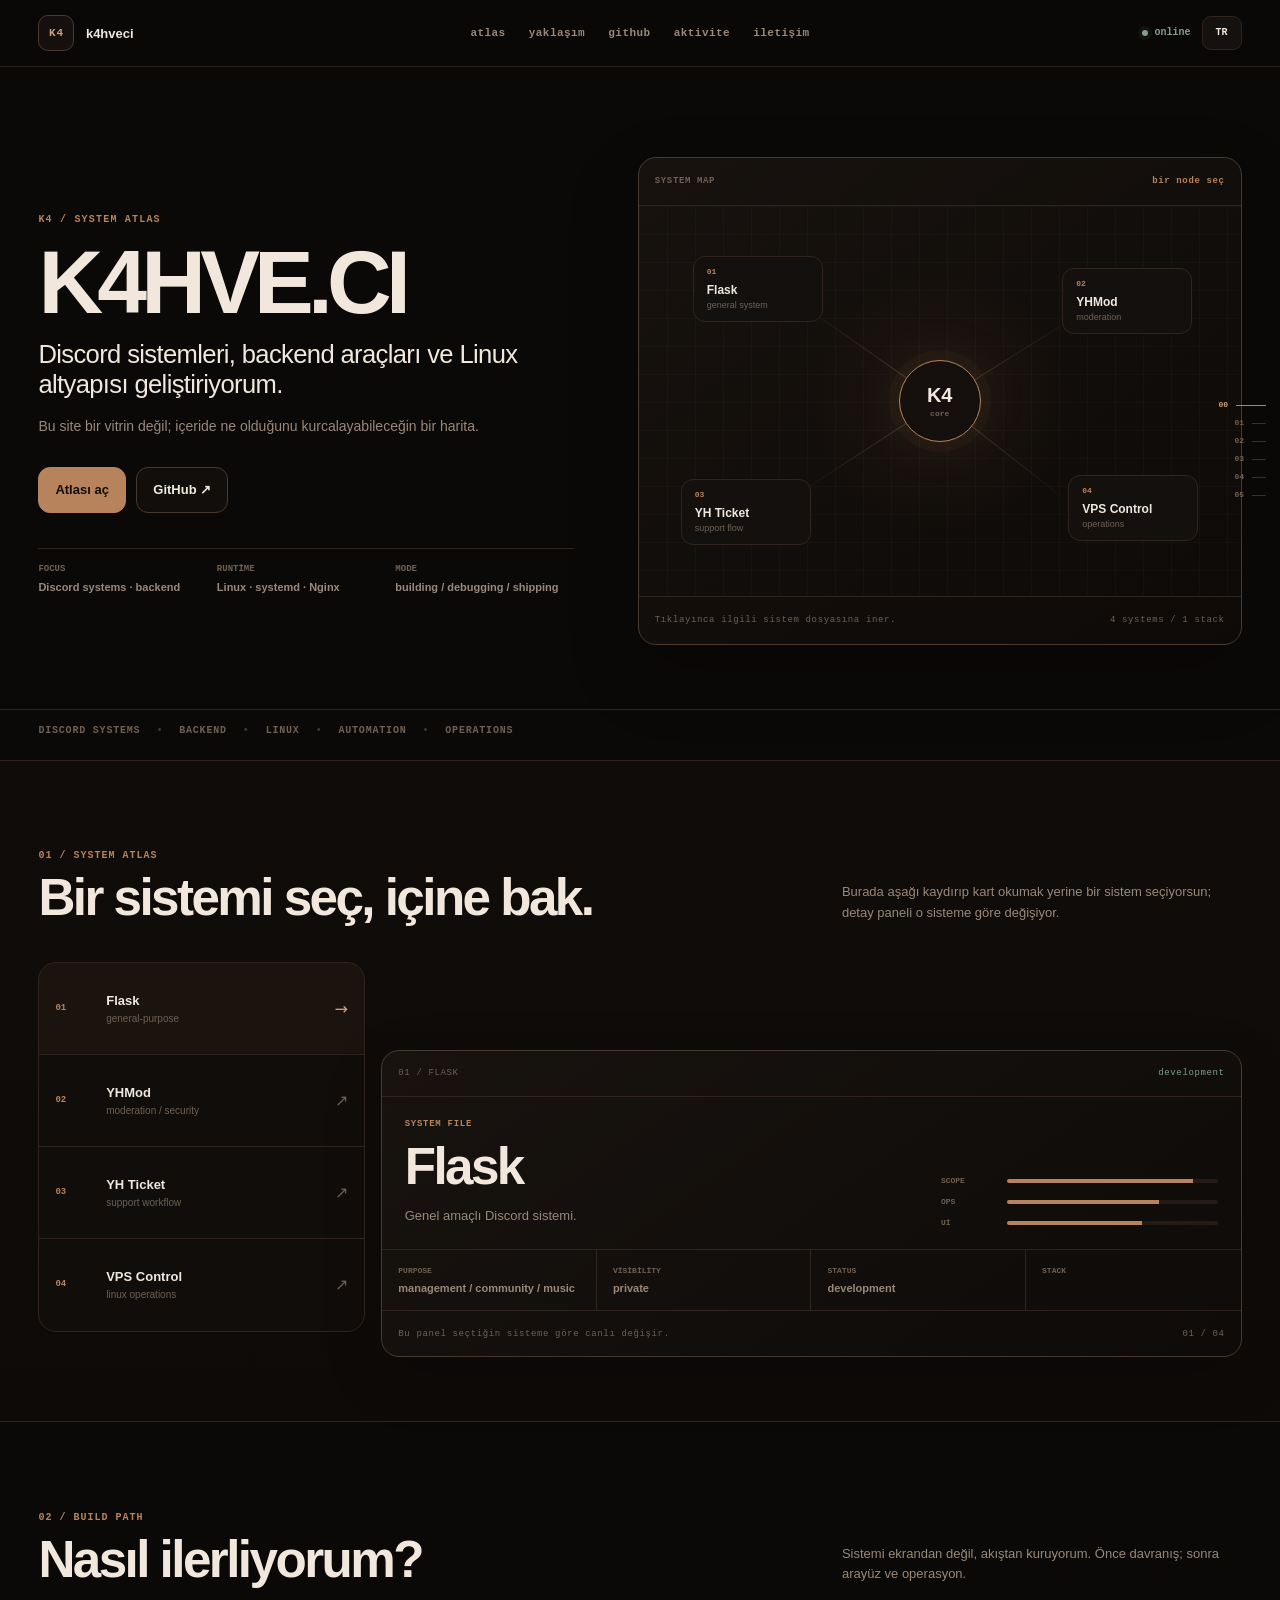
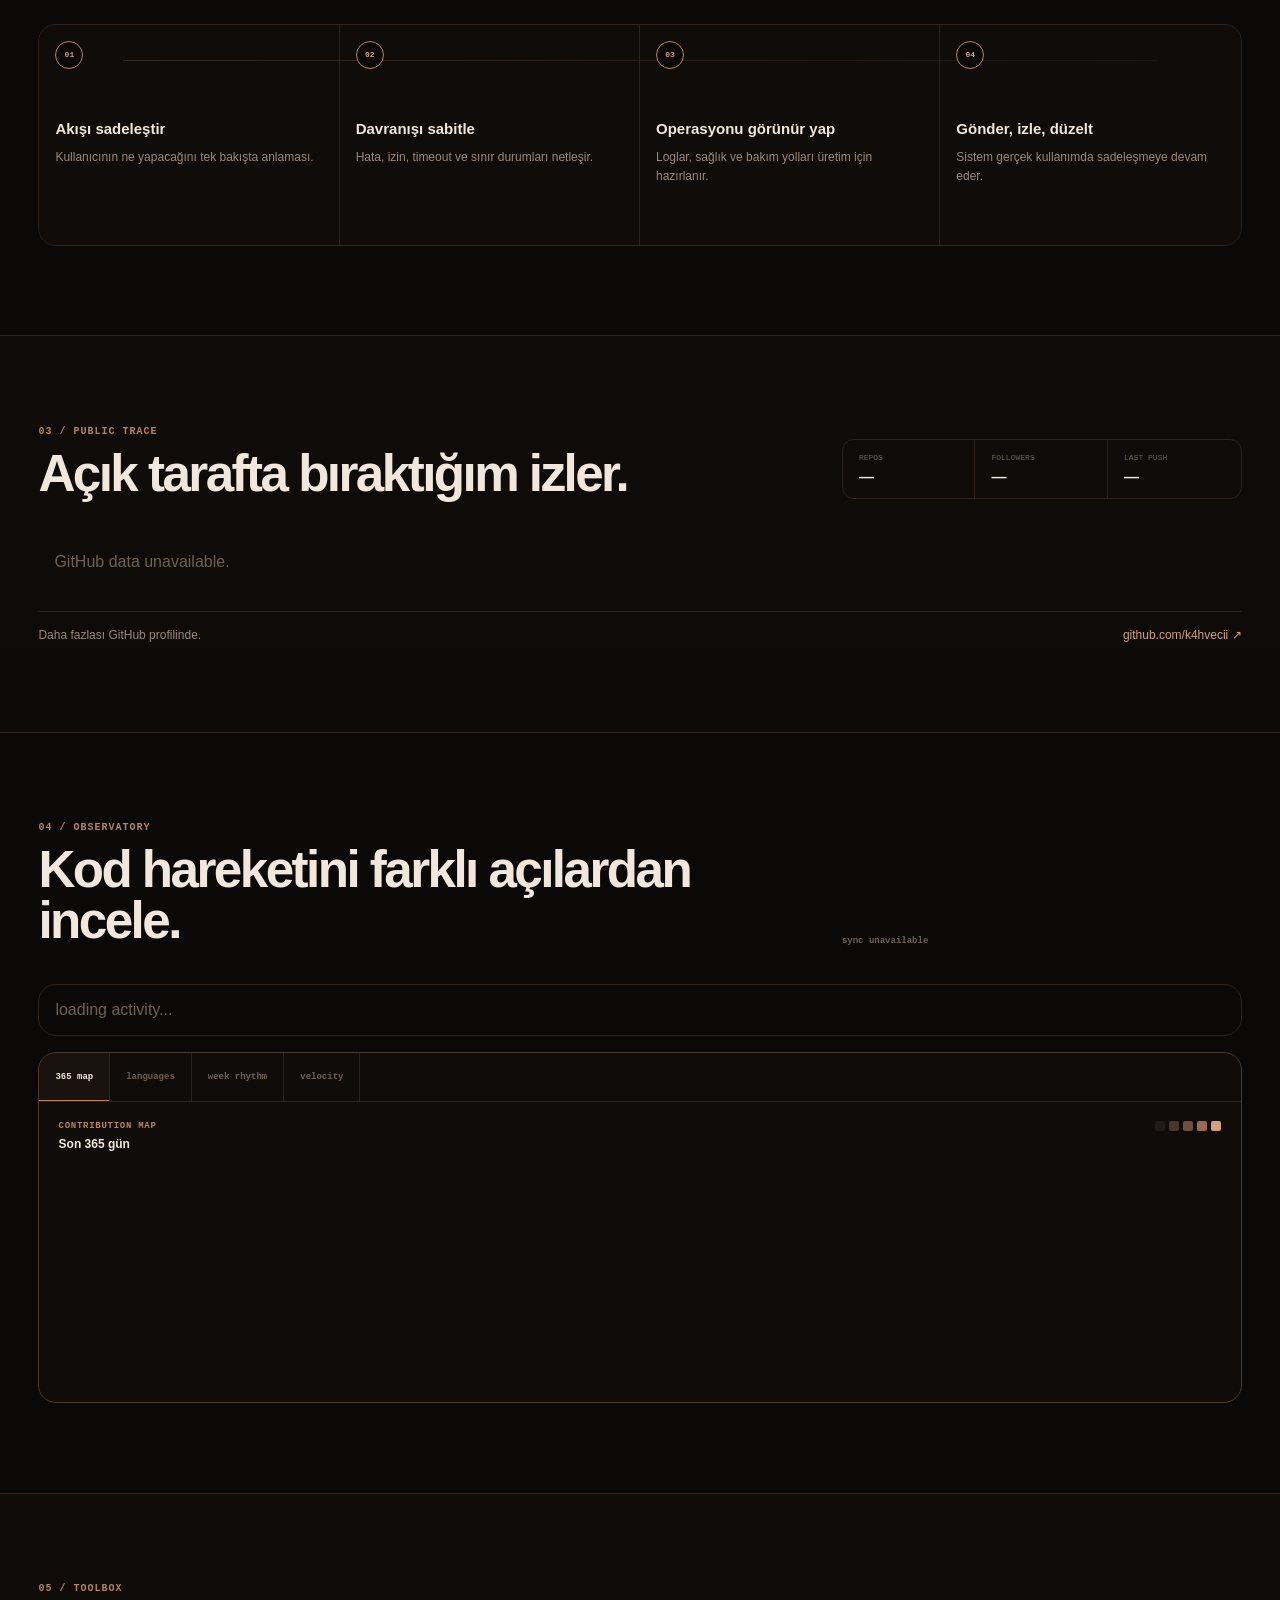
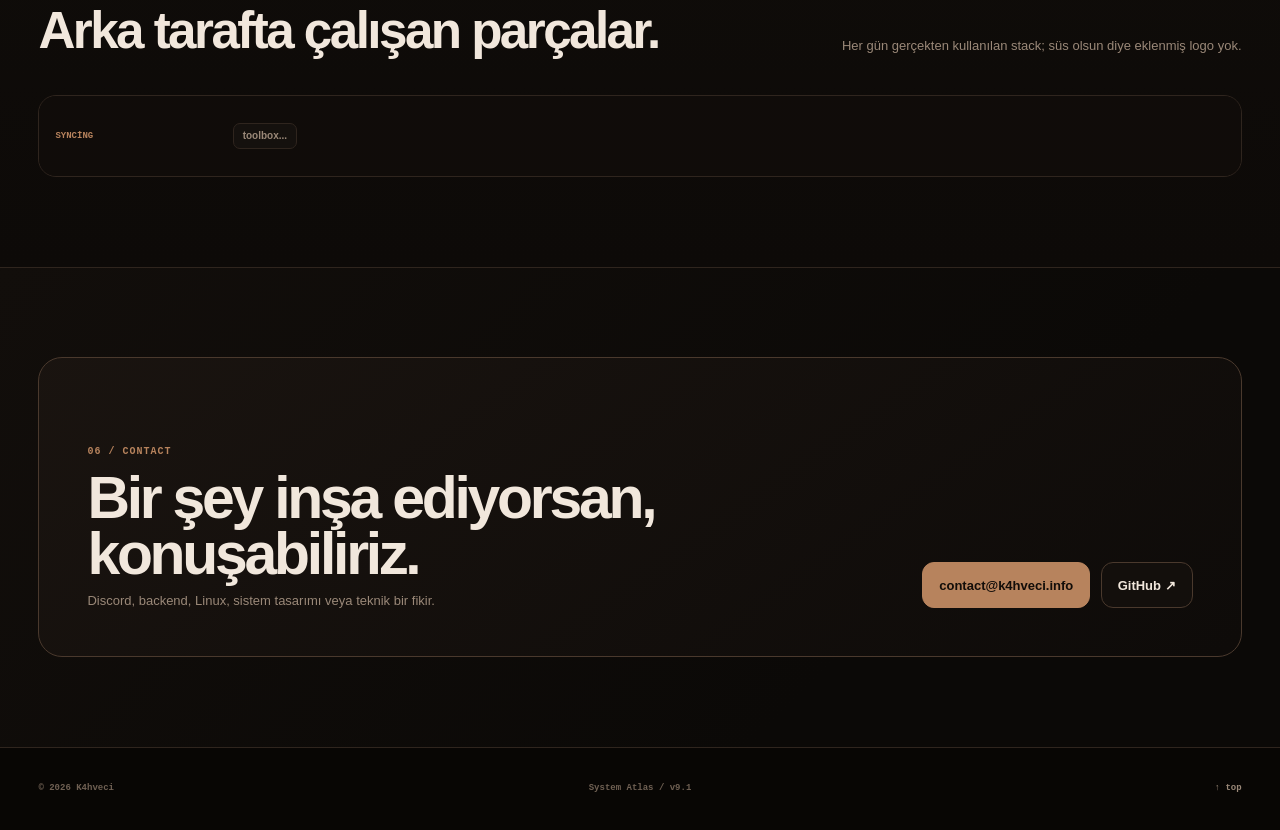
==== commit b034a202: "balance System Atlas layout and section flow" ====
--- a/index.html
+++ b/index.html
@@ -24,7 +24,7 @@
   <link rel="icon" href="./assets/icons/favicon.svg" type="image/svg+xml" />
   <link rel="apple-touch-icon" href="./assets/icons/apple-touch-icon.png" />
   <link rel="manifest" href="./site.webmanifest" />
-  <link rel="stylesheet" href="./assets/css/main.css?v=9.0.0" />
+  <link rel="stylesheet" href="./assets/css/main.css?v=9.1.0" />
   <title>K4hveci — System Atlas</title>
 </head>
 <body>
@@ -362,11 +362,11 @@
   <footer class="footer">
     <div class="shell footer-inner">
       <span>© <span id="year"></span> K4hveci</span>
-      <span>System Atlas / v9</span>
+      <span>System Atlas / v9.1</span>
       <a href="#top">↑ top</a>
     </div>
   </footer>
 
-  <script src="./assets/js/main.js?v=9.0.0" defer></script>
+  <script src="./assets/js/main.js?v=9.1.0" defer></script>
 </body>
 </html>
--- a/assets/css/main.css
+++ b/assets/css/main.css
@@ -36,14 +36,14 @@
 
 .chapter-rail{position:fixed;right:14px;top:50%;z-index:70;display:flex;flex-direction:column;gap:10px;transform:translateY(-50%)}.chapter-rail a{display:flex;align-items:center;justify-content:flex-end;gap:8px;color:var(--dim);font:600 8px/1 ui-monospace,SFMono-Regular,Menlo,monospace}.chapter-rail i{display:block;width:14px;height:1px;background:#3a2d24;transition:width .25s var(--ease),background .2s ease}.chapter-rail a.is-active{color:var(--coffee-2)}.chapter-rail a.is-active i{width:30px;background:var(--coffee)}
 
-.hero{padding:clamp(4rem,7vw,6rem) 0 1.5rem;border-bottom:1px solid var(--line);overflow:hidden}.hero-grid{display:grid;grid-template-columns:minmax(0,.86fr) minmax(520px,1.14fr);gap:clamp(2.5rem,6vw,6rem);align-items:center}.eyebrow,.section-index,.atlas-map__top,.atlas-map__bottom,.inspector-label,.inspector-head,.inspector-grid span,.inspector-foot,.github-summary span,.sync,.view-head span,.stack-row>span{font-family:ui-monospace,SFMono-Regular,Menlo,monospace}
+.hero{padding:clamp(4rem,7vw,6rem) 0 1.5rem;border-bottom:1px solid var(--line);overflow:hidden}.hero-grid{display:grid;grid-template-columns:minmax(0,.94fr) minmax(500px,1.06fr);gap:clamp(2.5rem,5vw,5rem);align-items:center}.eyebrow,.section-index,.atlas-map__top,.atlas-map__bottom,.inspector-label,.inspector-head,.inspector-grid span,.inspector-foot,.github-summary span,.sync,.view-head span,.stack-row>span{font-family:ui-monospace,SFMono-Regular,Menlo,monospace}
 .eyebrow{display:inline-block;color:var(--coffee);font-size:10px;font-weight:700;letter-spacing:.12em}.hero h1{margin:1rem 0 1rem;font-size:clamp(4rem,7vw,6.8rem);line-height:.9;letter-spacing:-.065em}.hero-lead{max-width:760px;margin:0;font-size:clamp(1.3rem,2vw,1.9rem);line-height:1.2;letter-spacing:-.025em}.hero-sub{max-width:680px;margin:1rem 0 0;color:var(--muted);font-size:14px;line-height:1.55}.hero-actions{display:flex;flex-wrap:wrap;gap:.65rem;margin-top:1.8rem}
 .button{min-height:46px;padding:.75rem 1rem;display:inline-flex;align-items:center;justify-content:center;border:1px solid var(--line-2);border-radius:12px;background:rgba(21,17,14,.76);font-size:13px;font-weight:700;transition:transform .24s var(--ease),border-color .2s ease,background .2s ease}.button:hover{transform:translateY(-2px);border-color:#6a4d39}.button--primary{background:var(--coffee);border-color:var(--coffee);color:#120d09}.button--primary:hover{background:var(--coffee-2)}
 .hero-facts{margin-top:2.2rem;display:grid;grid-template-columns:repeat(3,minmax(0,1fr));border-top:1px solid var(--line)}.hero-facts div{padding:1rem .9rem 0 0}.hero-facts span{display:block;color:var(--dim);font:600 9px/1 ui-monospace,SFMono-Regular,Menlo,monospace;text-transform:uppercase}.hero-facts strong{display:block;margin-top:.45rem;color:var(--muted);font-size:11px;font-weight:600;overflow-wrap:anywhere}
 
 .atlas-map{border:1px solid var(--line-2);border-radius:var(--radius);overflow:hidden;background:linear-gradient(145deg,rgba(23,18,14,.98),rgba(13,10,8,.96));box-shadow:0 28px 70px rgba(0,0,0,.22)}
 .atlas-map__top,.atlas-map__bottom{min-height:48px;padding:0 1rem;display:flex;align-items:center;justify-content:space-between;gap:1rem;color:var(--dim);font-size:9px;font-weight:700;letter-spacing:.07em}.atlas-map__top{border-bottom:1px solid var(--line)}.atlas-map__bottom{border-top:1px solid var(--line);font-weight:500}.atlas-map__hint{color:var(--coffee)}
-.map-canvas{position:relative;min-height:420px;background:radial-gradient(circle at center,rgba(183,131,93,.08),transparent 36%),linear-gradient(rgba(255,255,255,.018) 1px,transparent 1px),linear-gradient(90deg,rgba(255,255,255,.018) 1px,transparent 1px);background-size:auto,28px 28px,28px 28px}
+.map-canvas{position:relative;min-height:390px;background:radial-gradient(circle at center,rgba(183,131,93,.08),transparent 36%),linear-gradient(rgba(255,255,255,.018) 1px,transparent 1px),linear-gradient(90deg,rgba(255,255,255,.018) 1px,transparent 1px);background-size:auto,28px 28px,28px 28px}
 .map-core{position:absolute;left:50%;top:50%;width:82px;height:82px;display:grid;place-items:center;align-content:center;gap:3px;transform:translate(-50%,-50%);border:1px solid var(--coffee);border-radius:50%;background:#15100d;box-shadow:0 0 0 10px rgba(183,131,93,.035),0 0 60px rgba(183,131,93,.09);z-index:3}.map-core span{font-weight:800;font-size:20px}.map-core small{color:var(--dim);font:600 8px/1 ui-monospace,SFMono-Regular,Menlo,monospace}
 .map-line{position:absolute;left:50%;top:50%;height:1px;background:linear-gradient(90deg,var(--line-2),transparent);transform-origin:left center;z-index:1}.map-line--1{width:30%;transform:rotate(-32deg)}.map-line--2{width:28%;transform:rotate(38deg)}.map-line--3{width:29%;transform:rotate(147deg)}.map-line--4{width:30%;transform:rotate(215deg)}
 .map-node{position:absolute;z-index:2;min-width:130px;padding:.7rem .8rem;text-align:left;border:1px solid var(--line);border-radius:12px;background:#14100d;color:var(--text);cursor:pointer;transition:transform .25s var(--ease),border-color .2s ease,background .2s ease}.map-node:hover{transform:translateY(-3px);border-color:#6a4e3b;background:#19130f}.map-node span{display:block;color:var(--coffee);font:700 8px/1 ui-monospace,SFMono-Regular,Menlo,monospace}.map-node strong{display:block;margin-top:.4rem;font-size:12px}.map-node small{display:block;margin-top:.2rem;color:var(--dim);font-size:9px}.map-node--1{left:9%;top:13%}.map-node--2{right:8%;top:16%}.map-node--3{left:7%;bottom:13%}.map-node--4{right:7%;bottom:14%}
@@ -61,7 +61,7 @@
 .process-track{position:relative;display:grid;grid-template-columns:repeat(4,1fr);border:1px solid var(--line);border-radius:var(--radius);overflow:hidden}.process-track::before{content:"";position:absolute;left:7%;right:7%;top:35px;height:1px;background:linear-gradient(90deg,var(--coffee),#3a2d24);z-index:0}.process-step{position:relative;z-index:1;min-height:220px;padding:1rem;border-right:1px solid var(--line);background:rgba(18,14,11,.76)}.process-step:last-child{border-right:0}.process-step>span{width:28px;height:28px;display:grid;place-items:center;border:1px solid var(--coffee);border-radius:50%;background:var(--bg);color:var(--coffee-2);font:700 8px/1 ui-monospace,SFMono-Regular,Menlo,monospace}.process-step>div{margin-top:3.2rem}.process-step strong{font-size:15px}.process-step p{margin:.65rem 0 0;color:var(--muted);font-size:12px;line-height:1.55}
 
 .github-summary{display:grid;grid-template-columns:repeat(3,auto);border:1px solid var(--line);border-radius:12px;overflow:hidden}.github-summary div{min-width:120px;padding:.8rem 1rem;border-right:1px solid var(--line)}.github-summary div:last-child{border-right:0}.github-summary span{display:block;color:var(--dim);font-size:8px;text-transform:uppercase}.github-summary strong{display:block;margin-top:.4rem;font-size:15px}
-.repo-mosaic{display:grid;grid-template-columns:repeat(12,1fr);gap:1rem}.repo-card{grid-column:span 4;min-height:220px;padding:1rem;display:flex;flex-direction:column;border:1px solid var(--line);border-radius:var(--radius);background:linear-gradient(145deg,rgba(22,17,13,.86),rgba(14,11,9,.86));transition:transform .25s var(--ease),border-color .2s ease}.repo-card:nth-child(1),.repo-card:nth-child(4){grid-column:span 6}.repo-card:hover{transform:translateY(-4px);border-color:#5f4736}.repo-card-top{display:flex;justify-content:space-between;gap:1rem;color:var(--dim);font:600 9px/1 ui-monospace,SFMono-Regular,Menlo,monospace}.repo-card h3{margin:2rem 0 .6rem;font-size:1.3rem;letter-spacing:-.03em}.repo-card p{margin:0;color:var(--muted);font-size:12px;line-height:1.55}.repo-card-meta{margin-top:auto;padding-top:1.2rem;display:flex;flex-wrap:wrap;gap:.35rem}.repo-card-meta span{padding:.35rem .45rem;border:1px solid var(--line);border-radius:7px;color:var(--dim);font:500 8px/1 ui-monospace,SFMono-Regular,Menlo,monospace}.repo-loading{grid-column:1/-1;padding:1rem;color:var(--dim)}
+.repo-mosaic{display:grid;grid-template-columns:repeat(12,1fr);gap:1rem}.repo-card{grid-column:span 4;min-height:220px;padding:1rem;display:flex;flex-direction:column;border:1px solid var(--line);border-radius:var(--radius);background:linear-gradient(145deg,rgba(22,17,13,.86),rgba(14,11,9,.86));transition:transform .25s var(--ease),border-color .2s ease}.repo-card:nth-child(1),.repo-card:nth-child(2){grid-column:span 6}.repo-card:nth-child(3),.repo-card:nth-child(4),.repo-card:nth-child(5){grid-column:span 4}.repo-card:nth-child(6){grid-column:span 12;min-height:160px}.repo-card:hover{transform:translateY(-4px);border-color:#5f4736}.repo-card-top{display:flex;justify-content:space-between;gap:1rem;color:var(--dim);font:600 9px/1 ui-monospace,SFMono-Regular,Menlo,monospace}.repo-card h3{margin:2rem 0 .6rem;font-size:1.3rem;letter-spacing:-.03em}.repo-card p{margin:0;color:var(--muted);font-size:12px;line-height:1.55}.repo-card-meta{margin-top:auto;padding-top:1.2rem;display:flex;flex-wrap:wrap;gap:.35rem}.repo-card-meta span{padding:.35rem .45rem;border:1px solid var(--line);border-radius:7px;color:var(--dim);font:500 8px/1 ui-monospace,SFMono-Regular,Menlo,monospace}.repo-loading{grid-column:1/-1;padding:1rem;color:var(--dim)}
 .public-foot{margin-top:1.5rem;padding-top:1rem;display:flex;justify-content:space-between;gap:1rem;border-top:1px solid var(--line);color:var(--muted);font-size:12px}.public-foot p{margin:0}.public-foot a{color:var(--coffee-2)}
 
 .activity-overview{display:grid;grid-template-columns:repeat(6,1fr);border:1px solid var(--line);border-radius:var(--radius);overflow:hidden;margin-bottom:1rem}.activity-stat{min-width:0;min-height:96px;padding:.9rem;border-right:1px solid var(--line);background:rgba(18,14,11,.72)}.activity-stat:last-child{border-right:0}.activity-stat span{display:block;color:var(--dim);font:600 8px/1.2 ui-monospace,SFMono-Regular,Menlo,monospace;text-transform:uppercase}.activity-stat strong{display:block;margin-top:.5rem;font-size:1.5rem;font-variant-numeric:tabular-nums}.activity-stat small{display:block;margin-top:.3rem;color:var(--dim);font-size:8px}.activity-loading{padding:1rem;color:var(--dim)}
@@ -89,7 +89,7 @@
   .section-head{grid-template-columns:1fr}.section-head>p{max-width:700px}
   .explorer{grid-template-columns:1fr}.inspector{position:static}
   .process-track{grid-template-columns:repeat(2,1fr)}.process-step:nth-child(2){border-right:0}.process-step:nth-child(-n+2){border-bottom:1px solid var(--line)}.process-track::before{display:none}
-  .repo-card{grid-column:span 6}.repo-card:nth-child(1),.repo-card:nth-child(4){grid-column:span 6}
+  .repo-card{grid-column:span 6}.repo-card:nth-child(1),.repo-card:nth-child(2),.repo-card:nth-child(3),.repo-card:nth-child(4),.repo-card:nth-child(5),.repo-card:nth-child(6){grid-column:span 6}
   .activity-overview{grid-template-columns:repeat(3,1fr)}.activity-stat:nth-child(3){border-right:0}.activity-stat:nth-child(-n+3){border-bottom:1px solid var(--line)}
 }
 @media(max-width:760px){
@@ -101,7 +101,7 @@
   .system-tab{min-height:78px}.inspector-main{grid-template-columns:1fr}.inspector-meter{display:none}.inspector-grid{grid-template-columns:1fr 1fr}.inspector-grid>div:nth-child(2){border-right:0}.inspector-grid>div:nth-child(-n+2){border-bottom:1px solid var(--line)}
   .process-track{grid-template-columns:1fr}.process-step{min-height:0;border-right:0;border-bottom:1px solid var(--line)}.process-step:last-child{border-bottom:0}.process-step>div{margin-top:1.4rem}
   .github-summary{grid-template-columns:1fr 1fr}.github-summary div{min-width:0}.github-summary div:nth-child(2){border-right:0}.github-summary div:nth-child(3){grid-column:1/-1;border-top:1px solid var(--line);border-right:0}
-  .repo-mosaic{grid-template-columns:1fr}.repo-card,.repo-card:nth-child(1),.repo-card:nth-child(4){grid-column:auto;min-height:190px}
+  .repo-mosaic{grid-template-columns:1fr}.repo-card,.repo-card:nth-child(1),.repo-card:nth-child(2),.repo-card:nth-child(3),.repo-card:nth-child(4),.repo-card:nth-child(5),.repo-card:nth-child(6){grid-column:auto;min-height:190px}
   .public-foot{align-items:flex-start;flex-direction:column}
   .activity-overview{grid-template-columns:repeat(2,1fr)}.activity-stat:nth-child(n){border-right:1px solid var(--line);border-bottom:1px solid var(--line)}.activity-stat:nth-child(even){border-right:0}.activity-stat:nth-last-child(-n+2){border-bottom:0}.observatory-view{min-height:250px;padding:1rem}.legend{display:none}.velocity{align-items:flex-start;flex-direction:column}.activity-mini{grid-template-columns:1fr 1fr}.activity-mini .activity-stat:nth-last-child(-n+2){border-bottom:0}
   .stack-row{grid-template-columns:1fr;gap:.65rem}
@@ -113,3 +113,10 @@
   .activity-overview{grid-template-columns:1fr}.activity-stat:nth-child(n){border-right:0;border-bottom:1px solid var(--line)}.activity-stat:last-child{border-bottom:0}.activity-mini{grid-template-columns:1fr}.activity-mini .activity-stat:nth-child(n){border-right:0;border-bottom:1px solid var(--line)}.activity-mini .activity-stat:last-child{border-bottom:0}
 }
 @media(prefers-reduced-motion:reduce){html{scroll-behavior:auto}.reveal{opacity:1;transform:none}.cursor-aura{display:none}*,*::before,*::after{transition-duration:.001ms!important;animation-duration:.001ms!important}}
+
+
+/* v9.1 visual balance pass */
+@media(min-width:1181px){
+  .heatmap-scroll{display:flex;justify-content:center}
+  .language-bars,.weekday-chart,.velocity,.activity-mini{margin-inline:auto}
+}
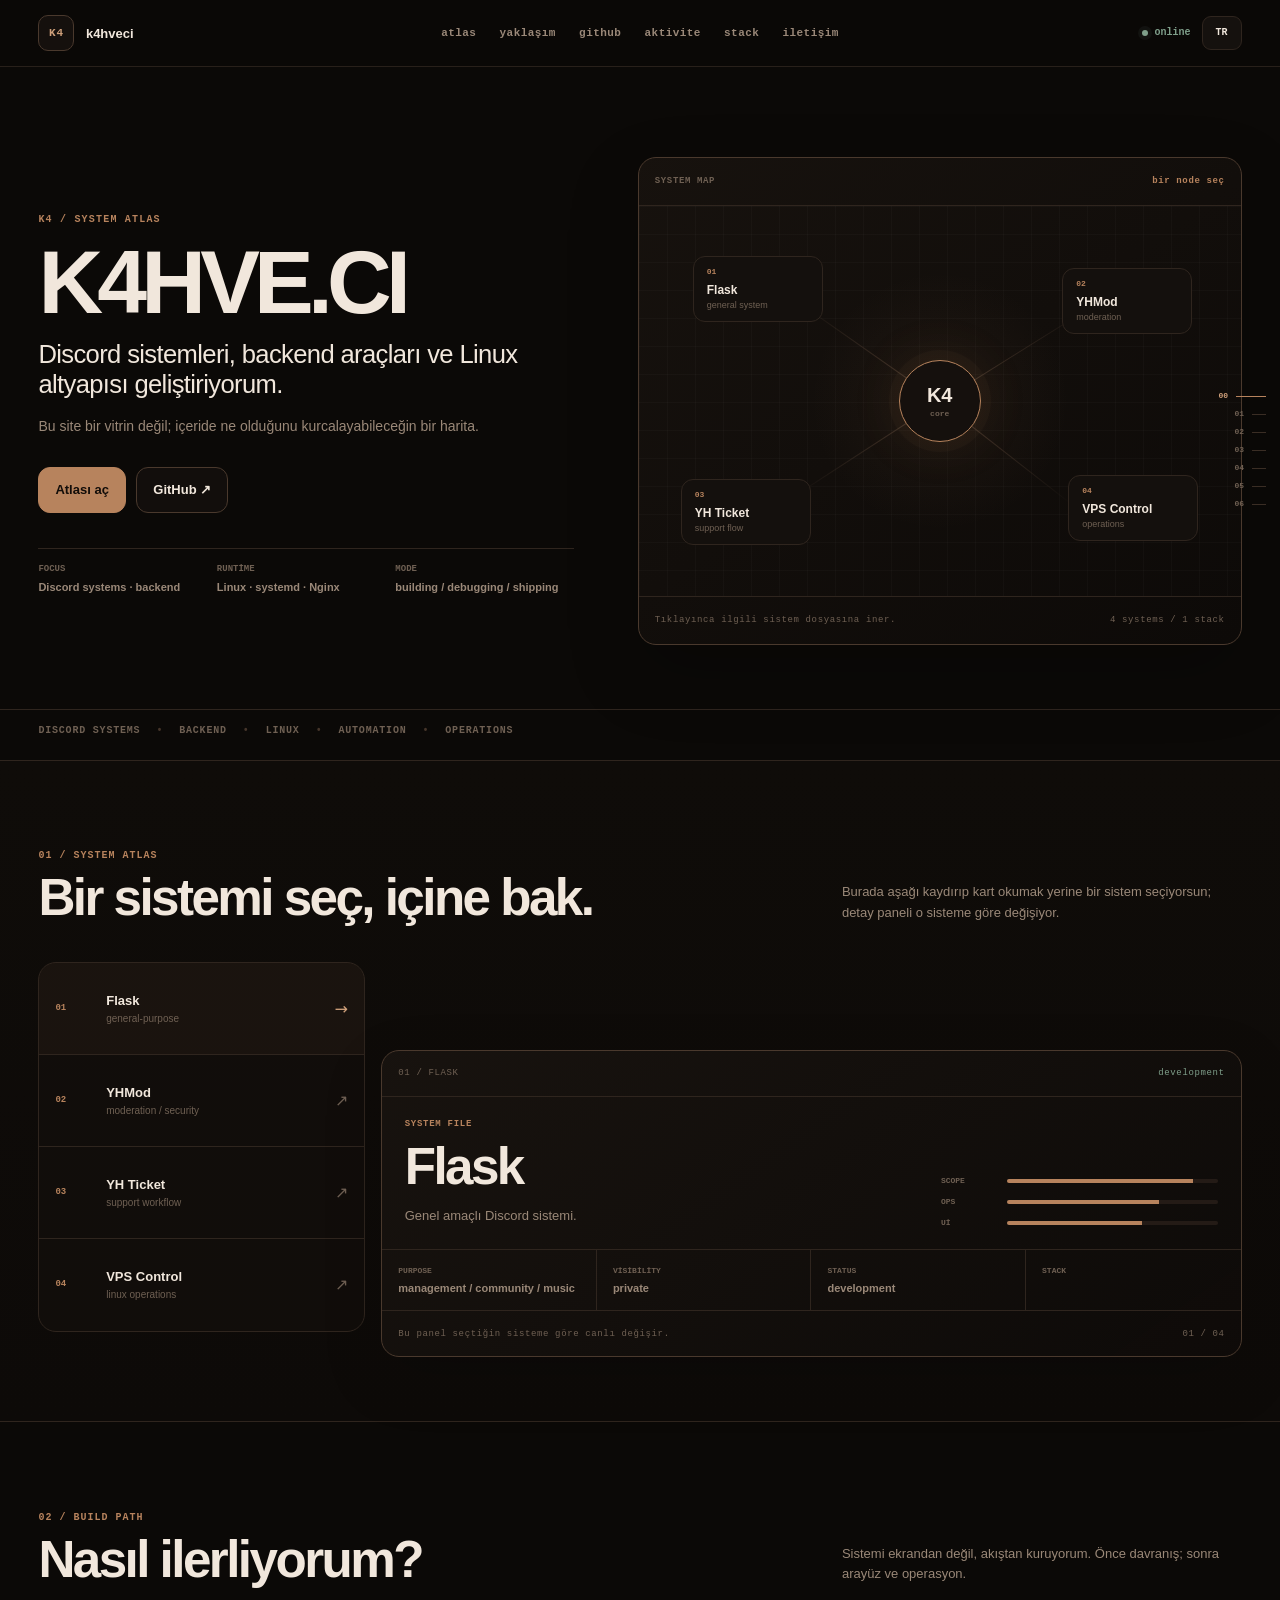
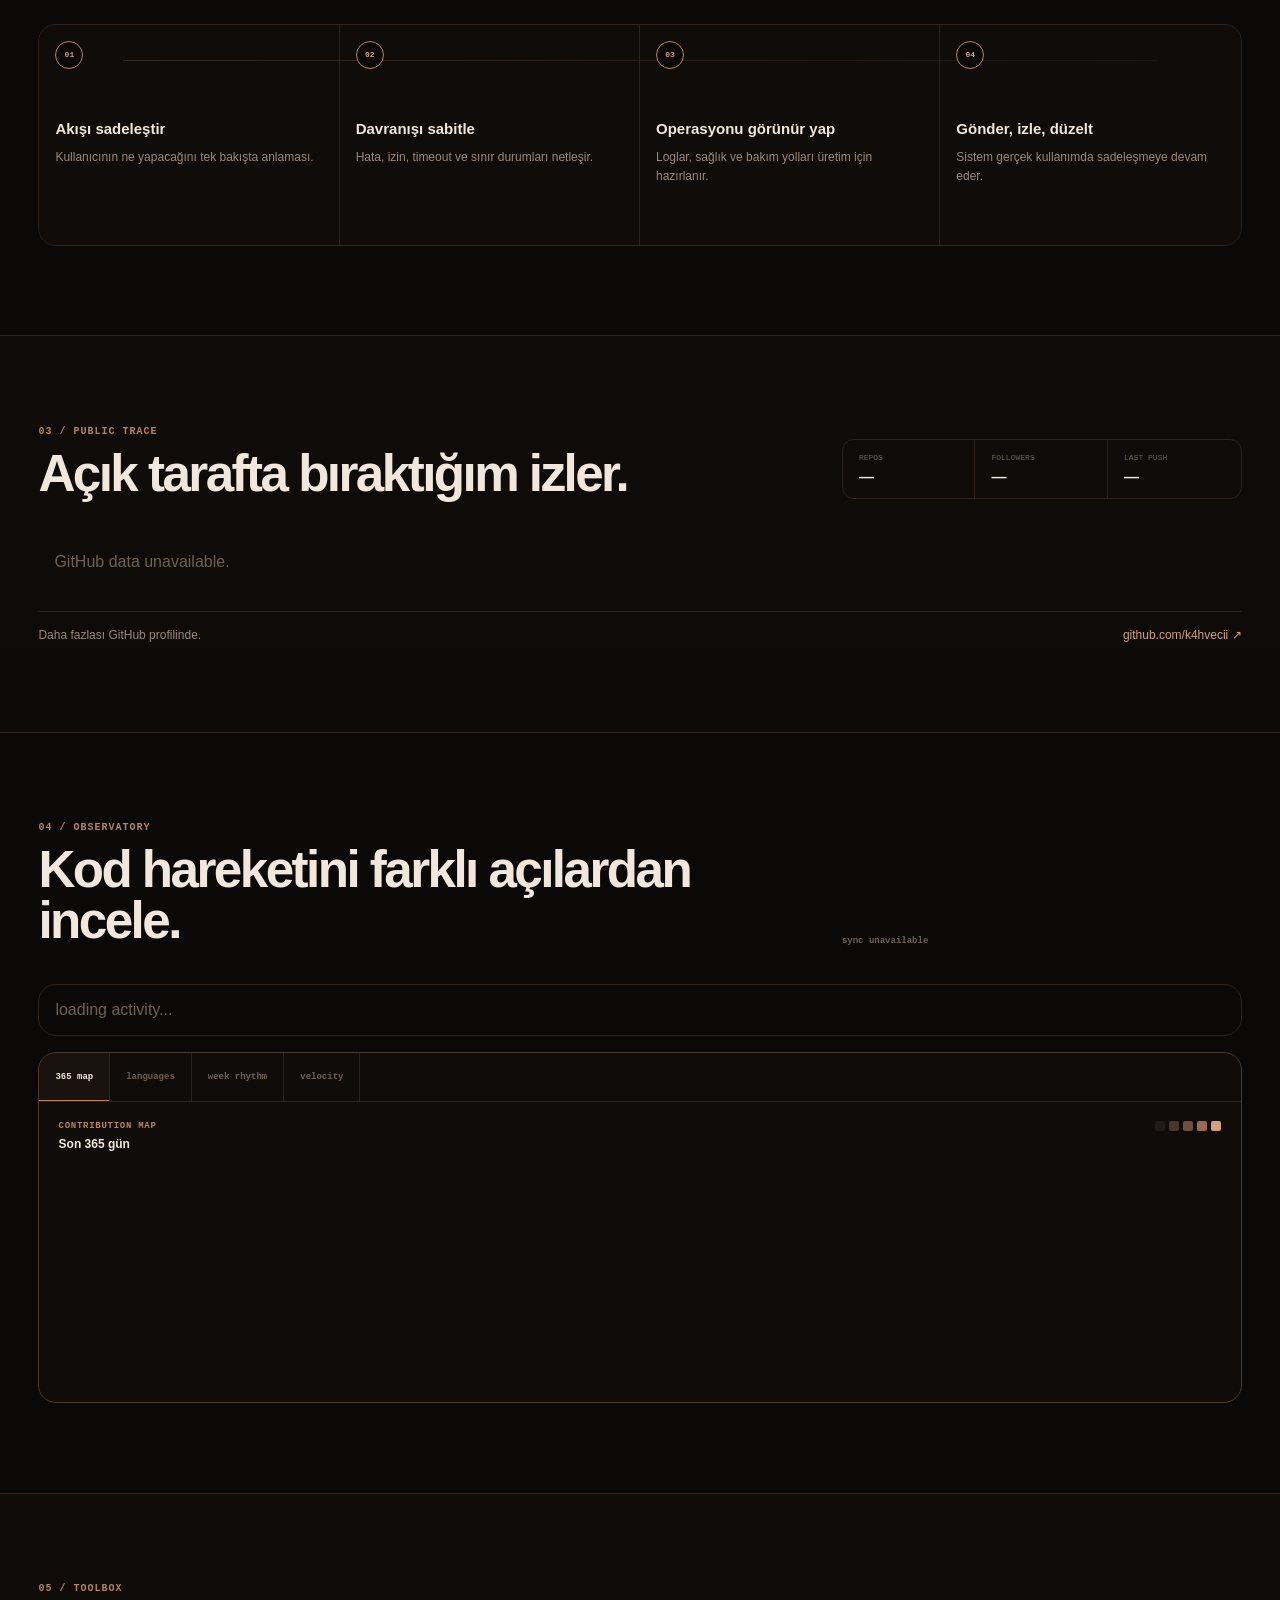
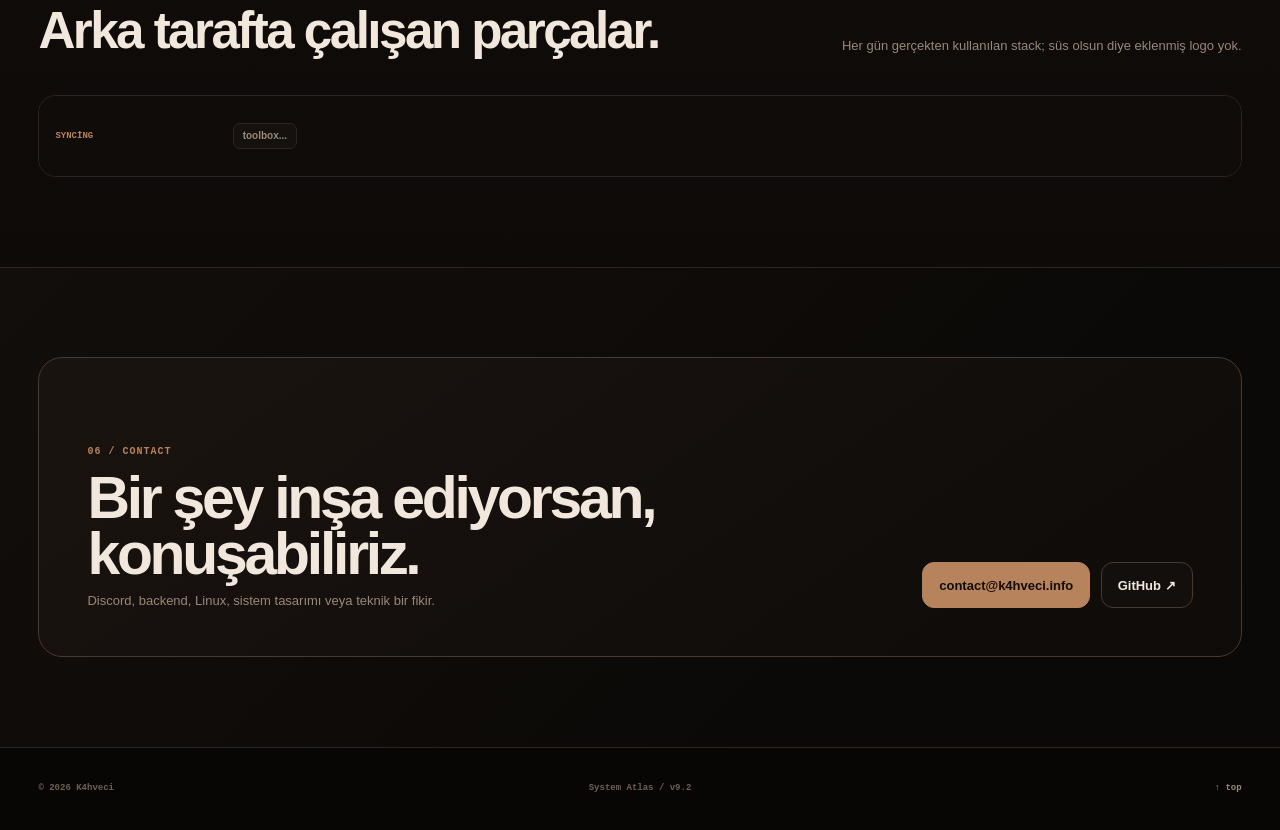
==== commit b843243c: "update atlas navigation and v9.2 assets" ====
--- a/index.html
+++ b/index.html
@@ -24,7 +24,7 @@
   <link rel="icon" href="./assets/icons/favicon.svg" type="image/svg+xml" />
   <link rel="apple-touch-icon" href="./assets/icons/apple-touch-icon.png" />
   <link rel="manifest" href="./site.webmanifest" />
-  <link rel="stylesheet" href="./assets/css/main.css?v=9.1.0" />
+  <link rel="stylesheet" href="./assets/css/main.css?v=9.2.0" />
   <title>K4hveci — System Atlas</title>
 </head>
 <body>
@@ -45,6 +45,7 @@
         <a href="#process" data-tr="yaklaşım" data-en="process">yaklaşım</a>
         <a href="#public">github</a>
         <a href="#activity" data-tr="aktivite" data-en="activity">aktivite</a>
+        <a href="#stack">stack</a>
         <a href="#contact" data-tr="iletişim" data-en="contact">iletişim</a>
       </nav>
 
@@ -61,7 +62,8 @@
     <a href="#process"><span>02</span><i></i></a>
     <a href="#public"><span>03</span><i></i></a>
     <a href="#activity"><span>04</span><i></i></a>
-    <a href="#contact"><span>05</span><i></i></a>
+    <a href="#stack"><span>05</span><i></i></a>
+    <a href="#contact"><span>06</span><i></i></a>
   </aside>
 
   <main id="main">
@@ -362,11 +364,11 @@
   <footer class="footer">
     <div class="shell footer-inner">
       <span>© <span id="year"></span> K4hveci</span>
-      <span>System Atlas / v9.1</span>
+      <span>System Atlas / v9.2</span>
       <a href="#top">↑ top</a>
     </div>
   </footer>
 
-  <script src="./assets/js/main.js?v=9.1.0" defer></script>
+  <script src="./assets/js/main.js?v=9.2.0" defer></script>
 </body>
 </html>
